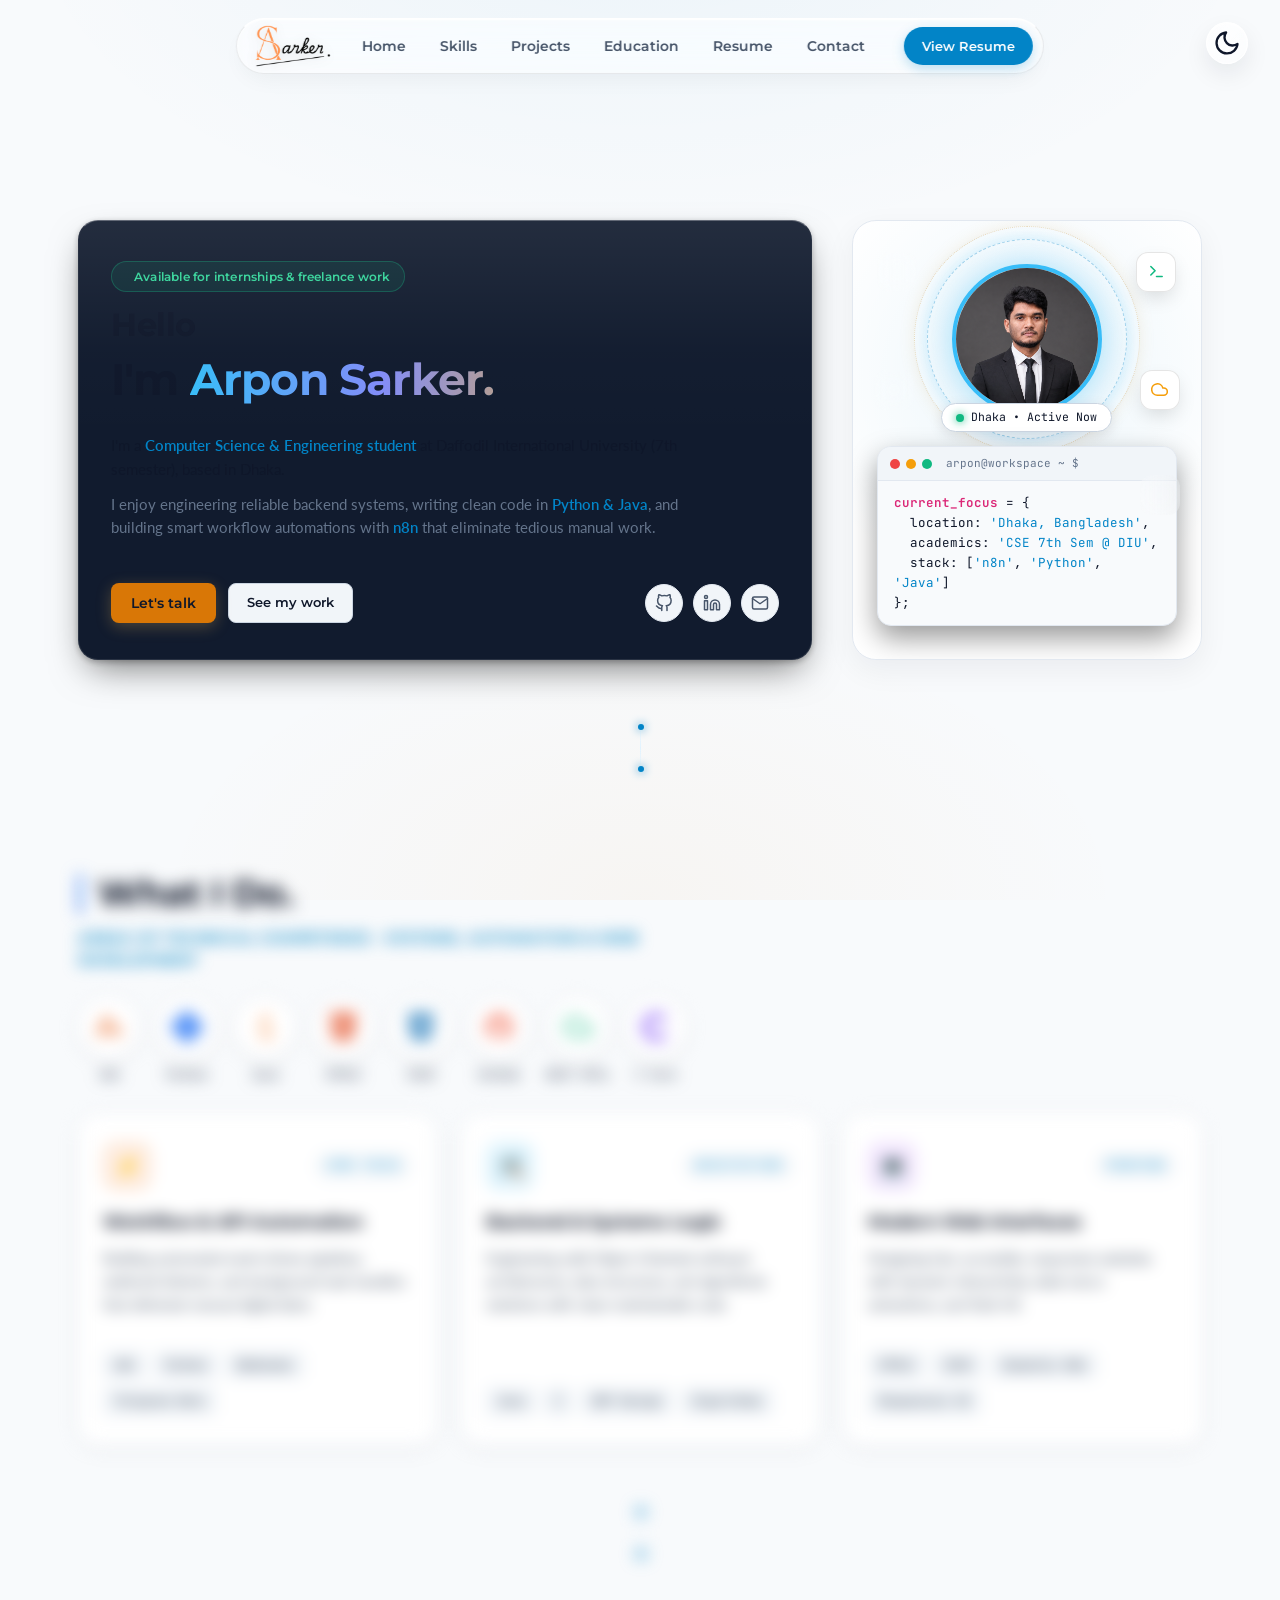
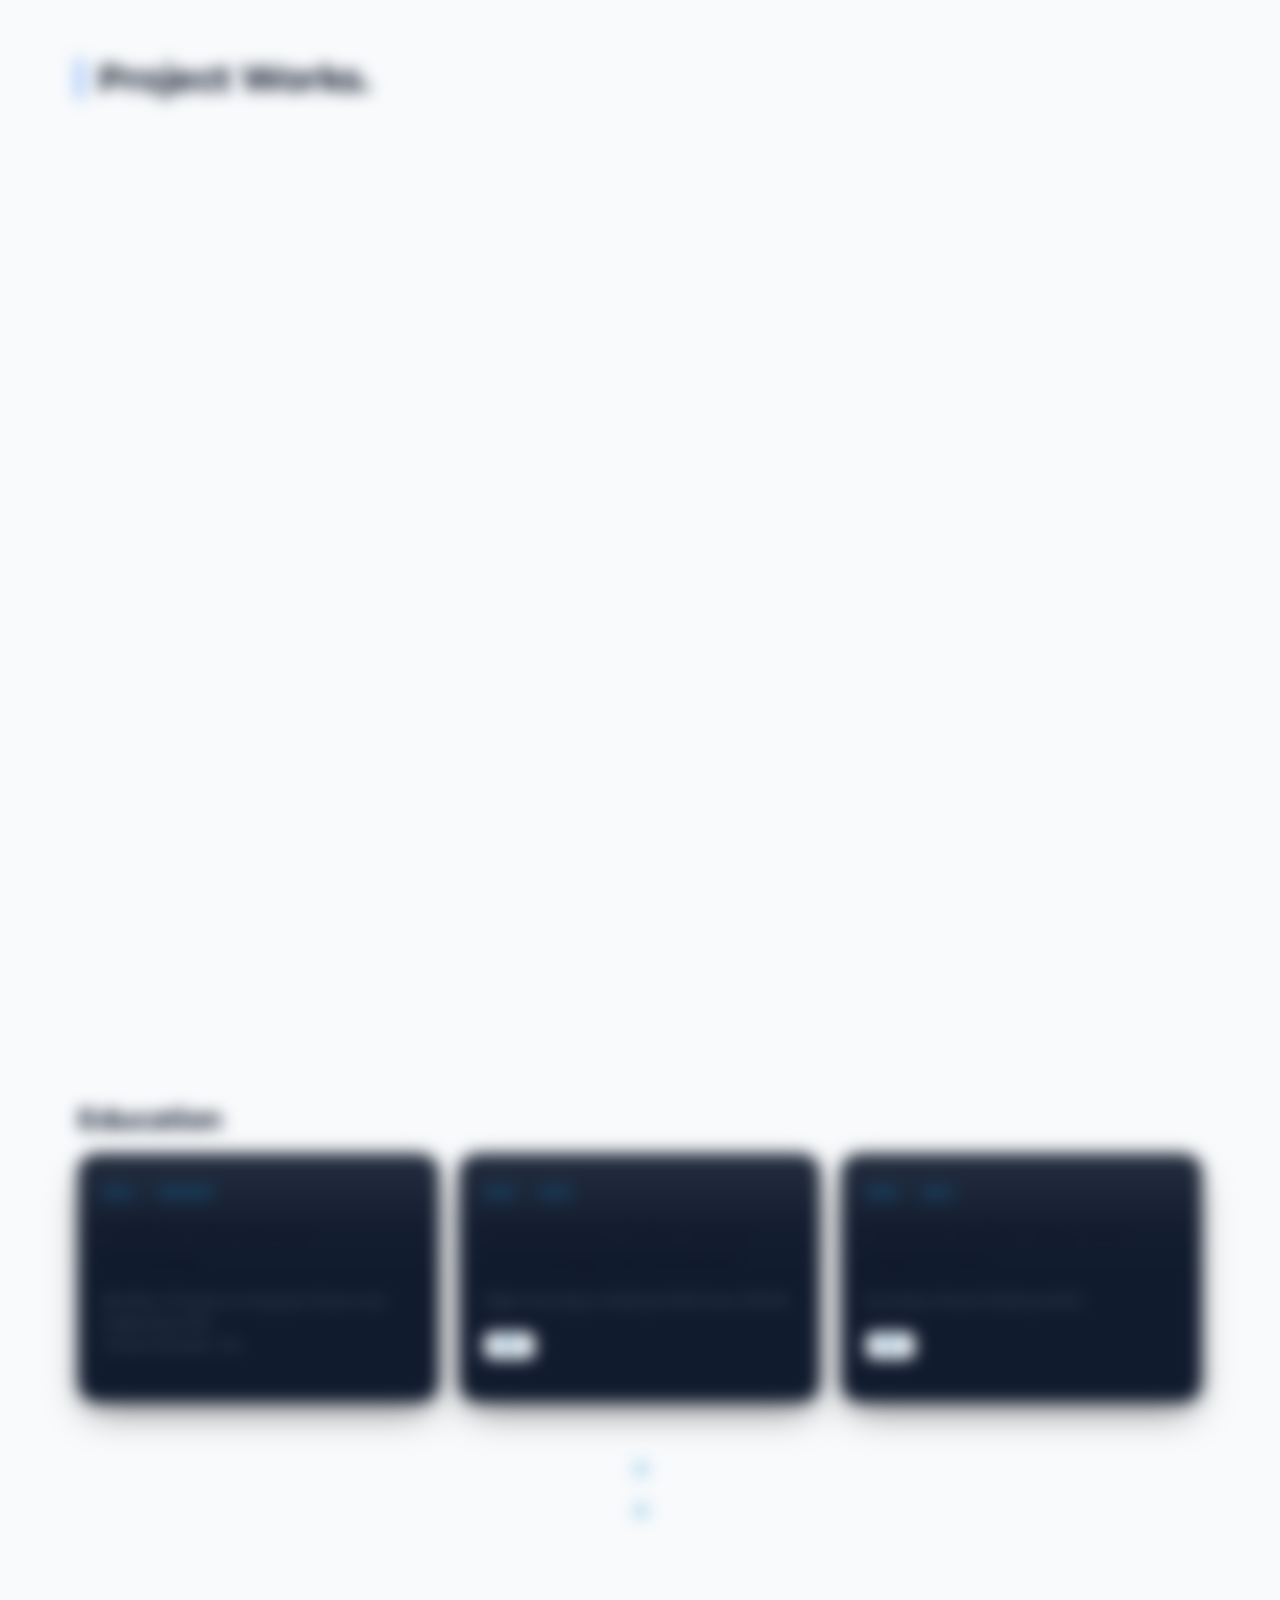
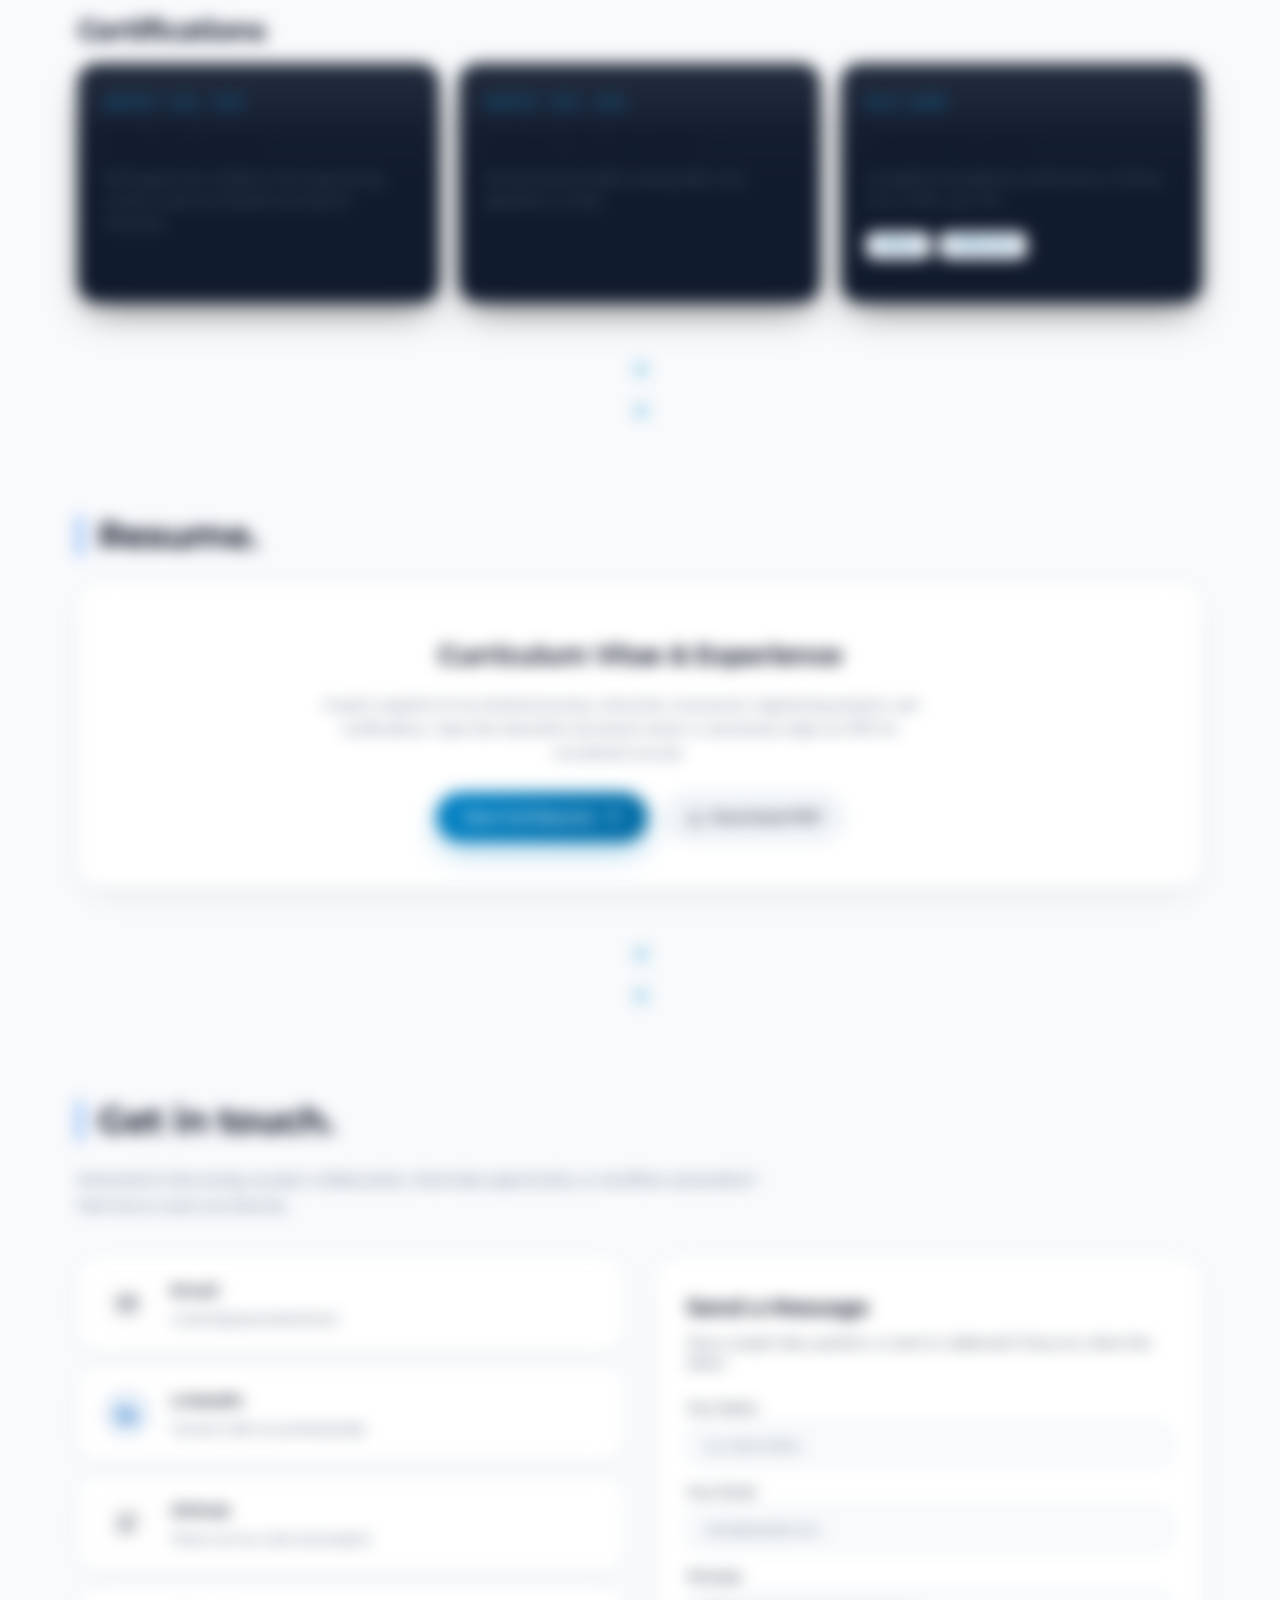
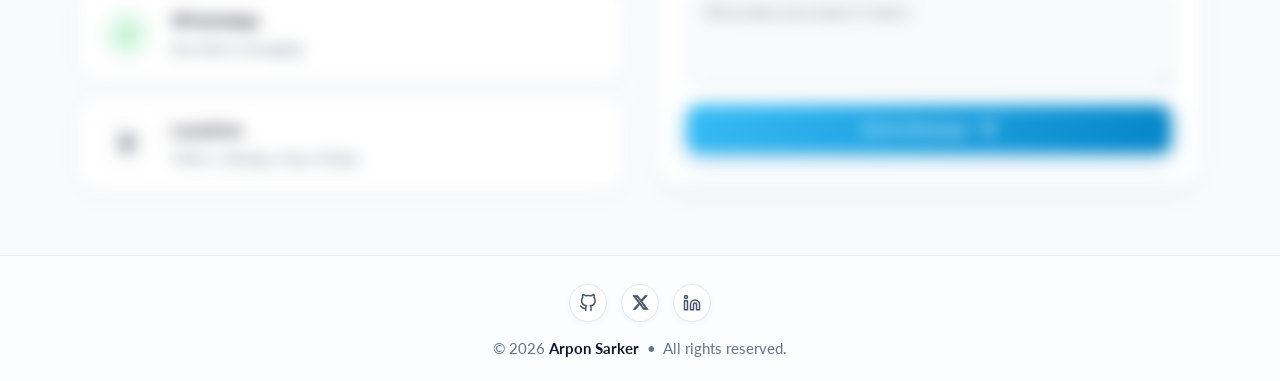
==== index.html @ 9f3c67ef "fix: restore original navbar design with underline hover animation and fix profile image path" ====
<!DOCTYPE html>
<html lang="en">
<head>
    <meta charset="UTF-8">
    <meta name="viewport" content="width=device-width, initial-scale=1.0">
    
    <!-- Primary SEO Meta Tags -->
    <title>Arpon Sarker | Software Developer & Automation Engineer</title>
    <meta name="title" content="Arpon Sarker | Software Developer & Automation Engineer">
    <meta name="description" content="Portfolio of Arpon Sarker, Computer Science & Engineering student at Daffodil International University. Specializing in workflow automation (n8n), Python, Java, Kotlin, and modern software development.">
    <meta name="keywords" content="Arpon Sarker, Software Developer, Automation Engineer, n8n Developer, CSE Daffodil International University, Bangladesh Developer, Arpon Portfolio">
    <meta name="author" content="Arpon Sarker">
    <meta name="robots" content="index, follow, max-snippet:-1, max-image-preview:large, max-video-preview:-1">
    <link rel="canonical" href="https://arponsarker.bond/">
    <meta name="theme-color" content="#0B1120">

    <!-- Open Graph / Facebook / LinkedIn / WhatsApp Preview -->
    <meta property="og:type" content="website">
    <meta property="og:url" content="https://arponsarker.bond/">
    <meta property="og:title" content="Arpon Sarker | Software Developer & Automation Engineer">
    <meta property="og:description" content="Portfolio of Arpon Sarker. Computer Science & Engineering student at Daffodil International University specializing in backend engineering and workflow automation.">
    <meta property="og:image" content="https://arponsarker.bond/assets/images/arpon-sarker-profile.jpg">
    <meta property="og:site_name" content="Arpon Sarker Portfolio">
    <meta property="og:locale" content="en_US">

    <!-- Twitter Card -->
    <meta name="twitter:card" content="summary_large_image">
    <meta name="twitter:url" content="https://arponsarker.bond/">
    <meta name="twitter:title" content="Arpon Sarker | Software Developer & Automation Engineer">
    <meta name="twitter:description" content="Portfolio of Arpon Sarker, Computer Science student at Daffodil International University. Experienced in n8n automation, Python, and Java.">
    <meta name="twitter:image" content="https://arponsarker.bond/assets/images/arpon-sarker-profile.jpg">

    <!-- Favicon & Touch Icons -->
    <link rel="icon" type="image/png" href="assets/images/arpon-logo-darkmode.png">
    <link rel="apple-touch-icon" href="assets/images/arpon-logo-darkmode.png">

    <!-- Google Structured Data (JSON-LD) for Search Engine Rich Snippets -->
    <script type="application/ld+json">
    {
      "@context": "https://schema.org",
      "@graph": [
        {
          "@type": "Person",
          "@id": "https://arponsarker.bond/#person",
          "name": "Arpon Sarker",
          "alternateName": ["Arpon", "8arpon", "ArponSarker"],
          "url": "https://arponsarker.bond/",
          "image": {
            "@type": "ImageObject",
            "url": "https://arponsarker.bond/assets/images/arpon-sarker-profile.jpg",
            "caption": "Arpon Sarker - Software Developer & Automation Engineer"
          },
          "jobTitle": "Software Developer & Automation Specialist",
          "worksFor": {
            "@type": "Organization",
            "name": "Freelance / Open Source"
          },
          "alumniOf": {
            "@type": "CollegeOrUniversity",
            "name": "Daffodil International University",
            "sameAs": "https://daffodilvarsity.edu.bd/"
          },
          "nationality": "Bangladeshi",
          "email": "mailto:contact@arponsarker.bond",
          "sameAs": [
            "https://github.com/8arpon",
            "https://www.linkedin.com/in/arpon-sarker",
            "https://x.com/8arpon"
          ],
          "knowsAbout": [
            "Computer Science",
            "n8n Workflow Automation",
            "Python",
            "Java",
            "Kotlin",
            "Web Development",
            "C Programming",
            "Software Engineering"
          ]
        },
        {
          "@type": "WebSite",
          "@id": "https://arponsarker.bond/#website",
          "url": "https://arponsarker.bond/",
          "name": "Arpon Sarker Portfolio",
          "description": "Official portfolio of Arpon Sarker, Computer Science & Engineering student at Daffodil International University.",
          "publisher": {
            "@id": "https://arponsarker.bond/#person"
          },
          "inLanguage": "en"
        },
        {
          "@type": "Organization",
          "@id": "https://arponsarker.bond/#organization",
          "name": "Arpon Sarker",
          "url": "https://arponsarker.bond/",
          "logo": {
            "@type": "ImageObject",
            "url": "https://arponsarker.bond/arpon-logo-darkmode.png",
            "width": "512",
            "height": "512",
            "caption": "Arpon Sarker Official Logo"
          }
        }
      ]
    }
    </script>

    <!-- Stylesheets & Fonts -->
    <link rel="stylesheet" href="assets/css/style.css?v=5.1">
    
    <!-- Streamlined High-Performance Google Fonts -->
    <link rel="preconnect" href="https://fonts.googleapis.com">
    <link rel="preconnect" href="https://fonts.gstatic.com" crossorigin>
    <link href="https://fonts.googleapis.com/css2?family=JetBrains+Mono:wght@400;500;600&family=Lato:ital,wght@0,400;0,700;1,400&family=Montserrat:wght@500;600;700;800&display=swap" rel="stylesheet">
</head>
<body>
    
<header class="navbar">
    <nav class="nav-container">
        <a href="#home" class="nav-brand">
            <img src="assets/images/arpon-logo-darkmode.png" alt="Arpon Sarker Logo" class="brand-logo-img brand-logo-dark">
            <img src="assets/images/arpon-logo-tight.png" alt="Arpon Sarker Logo" class="brand-logo-img brand-logo-light">
        </a>

        <div class="nav-links-wrapper">
            <ul class="nav-links">
                <li><a href="#home" class="nav-link active">Home<span class="nav-underline"></span></a></li>
                <li><a href="#skills" class="nav-link">Skills<span class="nav-underline"></span></a></li>
                <li><a href="#projects" class="nav-link">Projects<span class="nav-underline"></span></a></li>
                <li><a href="#education" class="nav-link">Education<span class="nav-underline"></span></a></li>
                <li><a href="#resume" class="nav-link">Resume<span class="nav-underline"></span></a></li>
                <li><a href="#contact" class="nav-link">Contact<span class="nav-underline"></span></a></li>
            </ul>
            <div class="mobile-nav-footer">
                <a href="resume.html" class="btn-cv-mobile">
                    <svg width="16" height="16" viewBox="0 0 24 24" fill="none" stroke="currentColor" stroke-width="2" stroke-linecap="round" stroke-linejoin="round"><path d="M14 2H6a2 2 0 0 0-2 2v16a2 2 0 0 0 2 2h12a2 2 0 0 0 2-2V8z"></path><polyline points="14 2 14 8 20 8"></polyline><line x1="16" y1="13" x2="8" y2="13"></line><line x1="16" y1="17" x2="8" y2="17"></line><polyline points="10 9 9 9 8 9"></polyline></svg>
                    View Resume
                </a>
            </div>
        </div>

        <div class="nav-actions">
            <a href="resume.html" class="btn-secondary nav-cv-desktop">View Resume</a>
            <button class="menu-toggle" aria-label="Toggle navigation menu">
                <span></span>
                <span></span>
                <span></span>
            </button>
        </div>
    </nav>
</header>

<!-- Top Floating Theme Toggle (Beside Navbar at Top Right) -->
<button class="theme-toggle" aria-label="Toggle Theme">
    <!-- Sun Icon (For Dark Mode) -->
    <svg class="sun-icon" viewBox="0 0 24 24" fill="none" stroke="currentColor" stroke-width="2" stroke-linecap="round" stroke-linejoin="round"><circle cx="12" cy="12" r="5"></circle><line x1="12" y1="1" x2="12" y2="3"></line><line x1="12" y1="21" x2="12" y2="23"></line><line x1="4.22" y1="4.22" x2="5.64" y2="5.64"></line><line x1="18.36" y1="18.36" x2="19.78" y2="19.78"></line><line x1="1" y1="12" x2="3" y2="12"></line><line x1="21" y1="12" x2="23" y2="12"></line><line x1="4.22" y1="19.78" x2="5.64" y2="18.36"></line><line x1="18.36" y1="5.64" x2="19.78" y2="4.22"></line></svg>
    <!-- Moon Icon (For Light Mode) -->
    <svg class="moon-icon" viewBox="0 0 24 24" fill="none" stroke="currentColor" stroke-width="2" stroke-linecap="round" stroke-linejoin="round" style="display: none;"><path d="M21 12.79A9 9 0 1 1 11.21 3 7 7 0 0 0 21 12.79z"></path></svg>
</button>

    <div class="container">
        
        <!-- Home Section -->
        <!-- Home Section: Interactive Developer Showcase -->
        <section id="home" class="page-section bento-grid">
            
            <div class="card intro-card physics-card scroll-reveal">
                <div class="human-avail-pill">
                    <span class="status-ping-dot"></span>
                    <span>Available for internships & freelance work</span>
                </div>
                
                <h2 id="hello-greet" class="changing-greet">Hello</h2>
                <h1>I'm <span class="typing-text grad-shimmer-text"></span></h1>
                
                <p>I'm a <strong>Computer Science &amp; Engineering student</strong> at Daffodil International University (7th semester), based in Dhaka.</p>

                <p class="hero-subtext">I enjoy engineering reliable backend systems, writing clean code in <strong>Python &amp; Java</strong>, and building smart workflow automations with <strong>n8n</strong> that eliminate tedious manual work.</p>
                
                <div class="hero-actions">
                    <div class="button-group">
                        <a href="#contact" class="btn-primary">Let's talk</a>
                        <a href="#projects" class="btn-secondary-hero">See my work</a>
                    </div>
                    <div class="hero-socials">
                        <a href="https://github.com/8arpon" target="_blank" rel="noopener noreferrer" aria-label="GitHub Profile" class="hero-social-btn" title="GitHub">
                            <svg width="18" height="18" viewBox="0 0 24 24" fill="none" stroke="currentColor" stroke-width="2" stroke-linecap="round" stroke-linejoin="round"><path d="M9 19c-5 1.5-5-2.5-7-3m14 6v-3.87a3.37 3.37 0 0 0-.94-2.61c3.14-.35 6.44-1.54 6.44-7A5.44 5.44 0 0 0 20 4.77 5.07 5.07 0 0 0 19.91 1S18.73.65 16 2.48a13.38 13.38 0 0 0-7 0C6.27.65 5.09 1 5.09 1A5.07 5.07 0 0 0 5 4.77a5.44 5.44 0 0 0-1.5 3.78c0 5.42 3.3 6.61 6.44 7A3.37 3.37 0 0 0 9 18.13V22"></path></svg>
                        </a>
                        <a href="https://www.linkedin.com/in/arpon-sarker" target="_blank" rel="noopener noreferrer" aria-label="LinkedIn Profile" class="hero-social-btn" title="LinkedIn">
                            <svg width="18" height="18" viewBox="0 0 24 24" fill="none" stroke="currentColor" stroke-width="2" stroke-linecap="round" stroke-linejoin="round"><path d="M16 8a6 6 0 0 1 6 6v7h-4v-7a2 2 0 0 0-2-2 2 2 0 0 0-2 2v7h-4v-7a6 6 0 0 1 6-6z"></path><rect x="2" y="9" width="4" height="12"></rect><circle cx="4" cy="4" r="2"></circle></svg>
                        </a>
                        <a href="mailto:contact@arponsarker.bond" aria-label="Send Email" class="hero-social-btn" title="Email">
                            <svg width="18" height="18" viewBox="0 0 24 24" fill="none" stroke="currentColor" stroke-width="2" stroke-linecap="round" stroke-linejoin="round"><path d="M4 4h16c1.1 0 2 .9 2 2v12c0 1.1-.9 2-2 2H4c-1.1 0-2-.9-2-2V6c0-1.1.9-2 2-2z"></path><polyline points="22,6 12,13 2,6"></polyline></svg>
                        </a>
                    </div>
                </div>
                <div class="glow-effect"></div>
            </div>

            <!-- Animated Illustration Card with Avatar, Orbit Rings & Floating Tech Badges -->
            <div class="card df-illustration-card scroll-reveal">
                <div class="df-floating-emojis">
                    <!-- Tech Badge 1: Python -->
                    <div class="float-tech-badge e1" title="Python">
                        <svg width="18" height="18" viewBox="0 0 24 24" fill="currentColor">
                            <path d="M11.914 0C5.82 0 6.2 2.656 6.2 2.656l.006 2.75h5.813v.825H3.85S0 5.766 0 11.906c0 6.14 3.375 5.922 3.375 5.922h2.016v-2.828s-.11-3.375 3.32-3.375h5.703s3.21.055 3.21-3.11V3.11S18.062 0 11.914 0zM8.72 1.816a1.07 1.07 0 1 1 0 2.14 1.07 1.07 0 0 1 0-2.14zm3.366 22.184c6.094 0 5.714-2.656 5.714-2.656l-.006-2.75H11.98v-.825h8.172s3.85.465 3.85-5.675c0-6.14-3.375-5.922-3.375-5.922h-2.016v2.828s.11 3.375-3.32 3.375H9.638s-3.21-.055-3.21 3.11v5.336s-.442 3.11 5.708 3.11zm3.194-1.816a1.07 1.07 0 1 1 0-2.14 1.07 1.07 0 0 1 0-2.14z"/>
                        </svg>
                    </div>
                    <!-- Tech Badge 2: Terminal / Code -->
                    <div class="float-tech-badge e2" title="Terminal & CLI">
                        <svg width="17" height="17" viewBox="0 0 24 24" fill="none" stroke="currentColor" stroke-width="2.2" stroke-linecap="round" stroke-linejoin="round">
                            <polyline points="4 17 10 11 4 5"></polyline>
                            <line x1="12" y1="19" x2="20" y2="19"></line>
                        </svg>
                    </div>
                    <!-- Tech Badge 3: n8n / Workflows -->
                    <div class="float-tech-badge e3" title="n8n Automation">
                        <svg width="18" height="18" viewBox="0 0 24 24" fill="currentColor">
                            <path d="M13.568 7.375a3.468 3.468 0 1 0-3.468 3.468 3.468 3.468 0 0 0 3.468-3.468zm-5.074 0a1.606 1.606 0 1 1 1.606 1.606 1.606 1.606 0 0 1-1.606-1.606zm9.355 4.673a3.468 3.468 0 1 0 3.468 3.468 3.468 3.468 0 0 0-3.468-3.468zm0 5.074a1.606 1.606 0 1 1 1.606-1.606 1.606 1.606 0 0 1-1.606 1.606zM6.15 12.048a3.468 3.468 0 1 0 3.468 3.468 3.468 3.468 0 0 0-3.468-3.468zm0 5.074a1.606 1.606 0 1 1 1.606-1.606 1.606 1.606 0 0 1-1.606 1.606zM12.9 14.584l-1.99-1.99a5.32 5.32 0 0 0-1.29.626l1.99 1.99a5.32 5.32 0 0 0 1.29-.626zm1.758-3.748l1.99 1.99a5.32 5.32 0 0 0 1.29-.626l-1.99-1.99a5.32 5.32 0 0 0-1.29.626z"/>
                        </svg>
                    </div>
                    <!-- Tech Badge 4: Database / Cloud -->
                    <div class="float-tech-badge e4" title="Cloud & APIs">
                        <svg width="17" height="17" viewBox="0 0 24 24" fill="none" stroke="currentColor" stroke-width="2.2" stroke-linecap="round" stroke-linejoin="round">
                            <path d="M18 10h-1.26A8 8 0 1 0 9 20h9a5 5 0 0 0 0-10z"></path>
                        </svg>
                    </div>
                    <!-- Tech Badge 5: </> Code & Engineering -->
                    <div class="float-tech-badge e5" title="Code & Engineering">
                        <svg width="20" height="20" viewBox="0 0 24 24" fill="none" stroke="currentColor" stroke-width="2.2" stroke-linecap="round" stroke-linejoin="round">
                            <polyline points="7 8 3 12 7 16"></polyline>
                            <polyline points="17 8 21 12 17 16"></polyline>
                            <line x1="14" y1="4" x2="10" y2="20"></line>
                        </svg>
                    </div>
                </div>
                
                <div class="df-avatar-wrapper">
                    <div class="df-orbit-ring ring-1"></div>
                    <div class="df-orbit-ring ring-2"></div>
                    <img src="assets/images/arpon-sarker-profile.jpg" alt="Arpon Sarker" class="df-avatar-img" loading="eager">
                    <div class="df-status-pill">
                        <span class="df-status-dot"></span>
                        <span>Dhaka &bull; Active Now</span>
                    </div>
                </div>

                <div class="df-screen-card">
                    <div class="df-screen-header">
                        <span class="dot red"></span>
                        <span class="dot yellow"></span>
                        <span class="dot green"></span>
                        <span class="df-screen-title">arpon@workspace ~ $</span>
                    </div>
                    <div class="df-screen-code">
                        <span class="code-kw">current_focus</span> = { <br>
                        &nbsp;&nbsp;location: <span class="code-str">'Dhaka, Bangladesh'</span>,<br>
                        &nbsp;&nbsp;academics: <span class="code-str">'CSE 7th Sem @ DIU'</span>,<br>
                        &nbsp;&nbsp;stack: [<span class="code-str">'n8n'</span>, <span class="code-str">'Python'</span>, <span class="code-str">'Java'</span>]<br>
                        };
                    </div>
                </div>
            </div>

        </section>

        <div class="connector scroll-reveal"></div>

        <!-- Skills Section: "What I Do" Streamlined & Modern -->
        <section id="skills" class="page-section">
            <div class="section-header scroll-reveal">
                <div class="blue-line"></div>
                <h2>What I Do.</h2>
            </div>

            <p class="section-lead-text scroll-reveal">
                Areas of Technical Competence &bull; Systems, Automation &amp; Web Development
            </p>
            
            <!-- Big Interactive Software Skills Bar with Authentic Brand SVGs -->
            <div class="df-tech-icons-wrap scroll-reveal">
                <!-- n8n -->
                <div class="df-tech-badge" title="n8n Workflow Automation">
                    <div class="df-tech-icon-circle n8n-bg">
                        <svg width="30" height="30" viewBox="0 0 24 24" fill="currentColor">
                            <path d="M13.568 7.375a3.468 3.468 0 1 0-3.468 3.468 3.468 3.468 0 0 0 3.468-3.468zm-5.074 0a1.606 1.606 0 1 1 1.606 1.606 1.606 1.606 0 0 1-1.606-1.606zm9.355 4.673a3.468 3.468 0 1 0 3.468 3.468 3.468 3.468 0 0 0-3.468-3.468zm0 5.074a1.606 1.606 0 1 1 1.606-1.606 1.606 1.606 0 0 1-1.606 1.606zM6.15 12.048a3.468 3.468 0 1 0 3.468 3.468 3.468 3.468 0 0 0-3.468-3.468zm0 5.074a1.606 1.606 0 1 1 1.606-1.606 1.606 1.606 0 0 1-1.606 1.606zM12.9 14.584l-1.99-1.99a5.32 5.32 0 0 0-1.29.626l1.99 1.99a5.32 5.32 0 0 0 1.29-.626zm1.758-3.748l1.99 1.99a5.32 5.32 0 0 0 1.29-.626l-1.99-1.99a5.32 5.32 0 0 0-1.29.626z"/>
                        </svg>
                    </div>
                    <span>n8n</span>
                </div>

                <!-- Python Official Logo -->
                <div class="df-tech-badge" title="Python">
                    <div class="df-tech-icon-circle python-bg">
                        <svg width="30" height="30" viewBox="0 0 24 24" fill="currentColor">
                            <path d="M11.914 0C5.82 0 6.2 2.656 6.2 2.656l.006 2.75h5.813v.825H3.85S0 5.766 0 11.906c0 6.14 3.375 5.922 3.375 5.922h2.016v-2.828s-.11-3.375 3.32-3.375h5.703s3.21.055 3.21-3.11V3.11S18.062 0 11.914 0zM8.72 1.816a1.07 1.07 0 1 1 0 2.14 1.07 1.07 0 0 1 0-2.14zm3.366 22.184c6.094 0 5.714-2.656 5.714-2.656l-.006-2.75H11.98v-.825h8.172s3.85.465 3.85-5.675c0-6.14-3.375-5.922-3.375-5.922h-2.016v2.828s.11 3.375-3.32 3.375H9.638s-3.21-.055-3.21 3.11v5.336s-.442 3.11 5.708 3.11zm3.194-1.816a1.07 1.07 0 1 1 0-2.14 1.07 1.07 0 0 1 0-2.14z"/>
                        </svg>
                    </div>
                    <span>Python</span>
                </div>

                <!-- Java Official Logo -->
                <div class="df-tech-badge" title="Java">
                    <div class="df-tech-icon-circle java-bg">
                        <svg width="30" height="30" viewBox="0 0 24 24" fill="currentColor">
                            <path d="M8.851 18.56s-.917.534.667.72c2.209.26 3.473.235 5.99-.214 0 0 .973.633 2.107.412-4.148 1.944-11.83.673-8.764-.918zm-1.12-2.923s-1.049.75.474.96c2.575.355 4.962.37 8.718-.328 0 0 .641.41 1.439.438-5.32 1.674-14.28 1.085-10.631-1.07zm11.025 5.215s1.284-.805-.333-1.096c-3.15-.568-7.398-.475-10.744.15 0 0-.616.48-.067.669 4.312.983 9.426.697 11.144.277zM9.467 12.392c0 0-3.334.809-.597 1.157 2.457.311 5.48.274 9.076-.237 0 0 .809.52 1.344.414-4.887 1.62-13.627 1.02-9.823-1.334zm3.896-12.392s3.654 3.654-2.824 7.37c-5.219 2.993-1.464 4.707-.025 6.78-2.614-2.42-3.766-4.52-2.316-6.49 1.83-2.484 6.765-4.498 5.165-7.66zm.804 3.968s2.83 2.83-2.189 5.713c-4.043 2.321-1.135 3.649-.019 5.257-2.026-1.876-2.92-3.504-1.796-5.032 1.419-1.926 5.244-3.487 4.004-5.938z"/>
                        </svg>
                    </div>
                    <span>Java</span>
                </div>

                <!-- HTML5 Official Logo -->
                <div class="df-tech-badge" title="HTML5">
                    <div class="df-tech-icon-circle html-bg">
                        <svg width="28" height="28" viewBox="0 0 24 24" fill="currentColor">
                            <path d="M1.5 0h21l-1.91 21.563L11.977 24l-8.564-2.438L1.5 0zm7.031 9.75l-.232-2.718 10.059.003.24-2.722H5.405l.682 8.156h8.809l-.307 3.426-2.612.703-2.618-.703-.172-1.922H6.969l.342 4.141 4.666 1.295 4.672-1.295.635-7.069H8.531z"/>
                        </svg>
                    </div>
                    <span>HTML5</span>
                </div>

                <!-- CSS3 Official Logo -->
                <div class="df-tech-badge" title="CSS3">
                    <div class="df-tech-icon-circle css-bg">
                        <svg width="28" height="28" viewBox="0 0 24 24" fill="currentColor">
                            <path d="M1.5 0h21l-1.91 21.563L11.977 24l-8.565-2.438L1.5 0zm17.09 4.313H5.406l.24 2.719h10.372l-.24 2.718H6.125l.24 2.719h8.809l-.307 3.426-2.89.781-2.89-.781-.173-1.922H6.69l.342 4.141 4.945 1.373 4.947-1.373.635-7.069.002-.023.63-7.69z"/>
                        </svg>
                    </div>
                    <span>CSS3</span>
                </div>

                <!-- GitHub Official Octocat Logo -->
                <div class="df-tech-badge" title="GitHub">
                    <div class="df-tech-icon-circle git-bg">
                        <svg width="30" height="30" viewBox="0 0 24 24" fill="currentColor">
                            <path fill-rule="evenodd" clip-rule="evenodd" d="M12 2C6.477 2 2 6.484 2 12.017c0 4.425 2.865 8.18 6.839 9.504.5.092.682-.217.682-.483 0-.237-.008-.868-.013-1.703-2.782.605-3.369-1.343-3.369-1.343-.454-1.158-1.11-1.466-1.11-1.466-.908-.62.069-.608.069-.608 1.003.07 1.53 1.032 1.53 1.032.892 1.53 2.341 1.088 2.91.832.092-.647.35-1.088.636-1.338-2.22-.253-4.555-1.113-4.555-4.951 0-1.093.39-1.988 1.029-2.688-.103-.253-.446-1.272.098-2.65 0 0 .84-.27 2.75 1.026A9.564 9.564 0 0112 6.844c.85.004 1.705.115 2.504.337 1.909-1.296 2.747-1.027 2.747-1.027.546 1.379.202 2.398.1 2.651.64.7 1.028 1.595 1.028 2.688 0 3.848-2.339 4.695-4.566 4.943.359.309.678.92.678 1.855 0 1.338-.012 2.419-.012 2.747 0 .268.18.58.688.482A10.019 10.019 0 0022 12.017C22 6.484 17.522 2 12 2z"/>
                        </svg>
                    </div>
                    <span>GitHub</span>
                </div>

                <!-- REST APIs Official Cloud/Webhook Logo -->
                <div class="df-tech-badge" title="REST APIs & Webhooks">
                    <div class="df-tech-icon-circle api-bg">
                        <svg width="28" height="28" viewBox="0 0 24 24" fill="none" stroke="currentColor" stroke-width="2" stroke-linecap="round" stroke-linejoin="round">
                            <path d="M18 10h-1.26A8 8 0 1 0 9 20h9a5 5 0 0 0 0-10z"></path>
                        </svg>
                    </div>
                    <span>REST APIs</span>
                </div>

                <!-- C Programming Logo -->
                <div class="df-tech-badge" title="C Language">
                    <div class="df-tech-icon-circle c-bg">
                        <svg width="28" height="28" viewBox="0 0 24 24" fill="currentColor">
                            <path d="M12.002 0C5.373 0 0 5.373 0 12s5.373 12 12.002 12c4.004 0 7.556-1.956 9.756-4.975l-4.148-2.395c-1.328 1.696-3.354 2.784-5.608 2.784-3.993 0-7.23-3.237-7.23-7.414 0-4.177 3.237-7.414 7.23-7.414 2.254 0 4.28 1.088 5.608 2.784l4.148-2.395C19.558 1.956 16.006 0 12.002 0z"/>
                        </svg>
                    </div>
                    <span>C Core</span>
                </div>
            </div>

            <!-- 3 Core Engineering Pillars (Clean & Focused) -->
            <div class="what-i-do-pillars">
                
                <!-- Pillar 1: Workflow Automation & APIs -->
                <div class="card pillar-card scroll-reveal">
                    <div class="pillar-top">
                        <div class="pillar-icon-box auto-pill-bg">
                            <span class="pillar-emoji">⚡</span>
                        </div>
                        <span class="pillar-tag">Core Focus</span>
                    </div>
                    <h3>Workflow &amp; API Automation</h3>
                    <p>Building automated event-driven pipelines, webhook listeners, and background task handlers that eliminate manual digital labor.</p>
                    <div class="pillar-skills">
                        <span class="pill-chip">n8n</span>
                        <span class="pill-chip">Python</span>
                        <span class="pill-chip">Webhooks</span>
                        <span class="pill-chip">Telegram Bots</span>
                    </div>
                </div>

                <!-- Pillar 2: Software Engineering & Logic -->
                <div class="card pillar-card scroll-reveal">
                    <div class="pillar-top">
                        <div class="pillar-icon-box se-pill-bg">
                            <span class="pillar-emoji">🛠️</span>
                        </div>
                        <span class="pillar-tag">Architecture</span>
                    </div>
                    <h3>Backend &amp; Systems Logic</h3>
                    <p>Engineering solid Object-Oriented software architectures, data structures, and algorithmic solutions with clean maintainable code.</p>
                    <div class="pillar-skills">
                        <span class="pill-chip">Java</span>
                        <span class="pill-chip">C</span>
                        <span class="pill-chip">OOP Design</span>
                        <span class="pill-chip">Algorithms</span>
                    </div>
                </div>

                <!-- Pillar 3: Web & Interface Development -->
                <div class="card pillar-card scroll-reveal">
                    <div class="pillar-top">
                        <div class="pillar-icon-box web-pill-bg">
                            <span class="pillar-emoji">💻</span>
                        </div>
                        <span class="pillar-tag">Frontend</span>
                    </div>
                    <h3>Modern Web Interfaces</h3>
                    <p>Designing fast, accessible, responsive websites with dynamic interactivity, sleek micro-animations, and fluid UX.</p>
                    <div class="pillar-skills">
                        <span class="pill-chip">HTML5</span>
                        <span class="pill-chip">CSS3</span>
                        <span class="pill-chip">Semantic Web</span>
                        <span class="pill-chip">Responsive UX</span>
                    </div>
                </div>

            </div>
        </section>

        <div class="connector scroll-reveal"></div>

        <!-- Projects Section -->
        <section id="projects" class="page-section">
            <div class="section-header scroll-reveal">
                <div class="blue-line"></div>
                <h2>Project Works.</h2>
            </div>
            
            <div class="grid projects-grid">
                
                <!-- ========================================================
                     N8N AUTOMATIONS & BOT PROJECTS (CURRENTLY HIDDEN)
                     Uncomment any card below whenever you want to display it!
                     ======================================================== -->
                <!--
                <div class="project-card scroll-reveal">
                    <div class="project-img-wrapper">
                        <span class="project-badge n8n-badge">n8n Workflow</span>
                        <div class="project-card-visual">
                            <svg width="48" height="48" viewBox="0 0 24 24" fill="none" stroke="#38BDF8" stroke-width="1.8" stroke-linecap="round" stroke-linejoin="round"><path d="M4 4h16c1.1 0 2 .9 2 2v12c0 1.1-.9 2-2 2H4c-1.1 0-2-.9-2-2V6c0-1.1.9-2 2-2z"></path><polyline points="22,6 12,13 2,6"></polyline></svg>
                            <span class="project-visual-tag">Gmail ➔ AI ➔ Telegram</span>
                        </div>
                    </div>
                    <div class="project-content">
                        <h3>Agentic Email Assistant</h3>
                        <p class="text-muted">An intelligent agent that monitors inbox, analyzes email intent with LLMs, and sends real-time contextual summaries to Telegram.</p>
                        <div class="tags">
                            <span class="tag">n8n Automation</span>
                            <span class="tag">AI Agent</span>
                            <span class="tag">Telegram Bot</span>
                        </div>
                    </div>
                </div>

                <div class="project-card scroll-reveal">
                    <div class="project-img-wrapper">
                        <span class="project-badge n8n-badge">n8n Workflow</span>
                        <div class="project-card-visual">
                            <svg width="48" height="48" viewBox="0 0 24 24" fill="none" stroke="#38BDF8" stroke-width="1.8" stroke-linecap="round" stroke-linejoin="round"><path d="M14 2H6a2 2 0 0 0-2 2v16a2 2 0 0 0 2 2h12a2 2 0 0 0 2-2V8z"></path><polyline points="14 2 14 8 20 8"></polyline><line x1="16" y1="13" x2="8" y2="13"></line><line x1="16" y1="17" x2="8" y2="17"></line><polyline points="10 9 9 9 8 9"></polyline></svg>
                            <span class="project-visual-tag">Telegram Bot ➔ PDF Generator</span>
                        </div>
                    </div>
                    <div class="project-content">
                        <h3>DIU Cover Page Bot</h3>
                        <p class="text-muted">Automated Telegram bot that instantly collects assignment and lab report info from students, then auto-compiles standard formatted DIU cover page PDFs.</p>
                        <div class="tags">
                            <span class="tag">n8n</span>
                            <span class="tag">Document Automation</span>
                            <span class="tag">Telegram API</span>
                        </div>
                    </div>
                </div>

                <div class="project-card scroll-reveal">
                    <div class="project-img-wrapper">
                        <span class="project-badge n8n-badge">n8n Workflow</span>
                        <div class="project-card-visual">
                            <svg width="48" height="48" viewBox="0 0 24 24" fill="none" stroke="#38BDF8" stroke-width="1.8" stroke-linecap="round" stroke-linejoin="round"><rect x="3" y="4" width="18" height="18" rx="2" ry="2"></rect><line x1="16" y1="2" x2="16" y2="6"></line><line x1="8" y1="2" x2="8" y2="6"></line><line x1="3" y1="10" x2="21" y2="10"></line></svg>
                            <span class="project-visual-tag">Sports API ➔ Google Calendar</span>
                        </div>
                    </div>
                    <div class="project-content">
                        <h3>Football Calendar Sync</h3>
                        <p class="text-muted">Pulls upcoming fixtures for favorite clubs from football APIs and automatically syncs match kick-off times directly into Google Calendar with reminder alerts.</p>
                        <div class="tags">
                            <span class="tag">n8n</span>
                            <span class="tag">Google Calendar API</span>
                            <span class="tag">Sports API</span>
                        </div>
                    </div>
                </div>

                <div class="project-card scroll-reveal">
                    <div class="project-img-wrapper">
                        <span class="project-badge n8n-badge">n8n Workflow</span>
                        <div class="project-card-visual">
                            <svg width="48" height="48" viewBox="0 0 24 24" fill="none" stroke="#38BDF8" stroke-width="1.8" stroke-linecap="round" stroke-linejoin="round"><circle cx="12" cy="12" r="10"></circle><polyline points="12 6 12 12 16 14"></polyline></svg>
                            <span class="project-visual-tag">Scheduled Webhook ➔ Daily Brief</span>
                        </div>
                    </div>
                    <div class="project-content">
                        <h3>Football Schedule Bot</h3>
                        <p class="text-muted">A scheduled automation bot that sends daily football match schedules, lineup updates, and kick-off countdowns directly to users on Telegram.</p>
                        <div class="tags">
                            <span class="tag">n8n Automation</span>
                            <span class="tag">Cron Trigger</span>
                            <span class="tag">Telegram Bot</span>
                        </div>
                    </div>
                </div>

                <div class="project-card scroll-reveal">
                    <div class="project-img-wrapper">
                        <span class="project-badge n8n-badge">n8n Workflow</span>
                        <div class="project-card-visual">
                            <svg width="48" height="48" viewBox="0 0 24 24" fill="none" stroke="#38BDF8" stroke-width="1.8" stroke-linecap="round" stroke-linejoin="round"><polygon points="23 7 16 12 23 17 23 7"></polygon><rect x="1" y="5" width="15" height="14" rx="2" ry="2"></rect></svg>
                            <span class="project-visual-tag">Transcript ➔ AI Summary ➔ Notes</span>
                        </div>
                    </div>
                    <div class="project-content">
                        <h3>YouTube Video Summarizer</h3>
                        <p class="text-muted">Extracts transcripts from YouTube links via n8n, leverages AI to create chapter-wise key takeaways and bullet points, and delivers them instantly.</p>
                        <div class="tags">
                            <span class="tag">n8n</span>
                            <span class="tag">LLM / OpenAI</span>
                            <span class="tag">AI Summarization</span>
                        </div>
                    </div>
                </div>
                -->

                <!-- 1. Student Course Registration Portal (August 2026) -->
                <div class="project-card scroll-reveal">
                    <div class="project-header-bar">
                        <div class="project-type-badge">
                            <span class="project-dot"></span>
                            Web Application
                        </div>
                        <span class="project-date">Aug 2026</span>
                    </div>
                    <div class="project-content">
                        <h3><a href="https://github.com/8arpon/student-course-registration-portal" target="_blank" rel="noopener noreferrer" class="project-title-link">Student Portal System</a></h3>
                        <p class="text-muted">A full-stack university course registration portal with database management, secure authentication, student course enrollment, and grade tracking.</p>
                        <div class="tags">
                            <span class="tag">Java</span>
                            <span class="tag">Database</span>
                            <span class="tag">Web Portal</span>
                        </div>
                        <div class="project-footer-actions">
                            <a href="https://github.com/8arpon/student-course-registration-portal" target="_blank" rel="noopener noreferrer" class="project-action-btn">
                                <svg width="15" height="15" viewBox="0 0 24 24" fill="none" stroke="currentColor" stroke-width="2" stroke-linecap="round" stroke-linejoin="round"><path d="M9 19c-5 1.5-5-2.5-7-3m14 6v-3.87a3.37 3.37 0 0 0-.94-2.61c3.14-.35 6.44-1.54 6.44-7A5.44 5.44 0 0 0 20 4.77 5.07 5.07 0 0 0 19.91 1S18.73.65 16 2.48a13.38 13.38 0 0 0-7 0C6.27.65 5.09 1 5.09 1A5.07 5.07 0 0 0 5 4.77a5.44 5.44 0 0 0-1.5 3.78c0 5.42 3.3 6.61 6.44 7A3.37 3.37 0 0 0 9 18.13V22"></path></svg>
                                <span>Source Code</span>
                                <svg class="arrow-icon" width="14" height="14" viewBox="0 0 24 24" fill="none" stroke="currentColor" stroke-width="2" stroke-linecap="round" stroke-linejoin="round"><line x1="7" y1="17" x2="17" y2="7"></line><polyline points="7 7 17 7 17 17"></polyline></svg>
                            </a>
                        </div>
                    </div>
                </div>

                <!-- 2. Budget Management App (March 2026) -->
                <div class="project-card scroll-reveal">
                    <div class="project-header-bar">
                        <div class="project-type-badge">
                            <span class="project-dot" style="background: #10B981; box-shadow: 0 0 8px #10B981;"></span>
                            Android App
                        </div>
                        <span class="project-date">Mar 2026</span>
                    </div>
                    <div class="project-content">
                        <h3><a href="https://github.com/8arpon/Bachelors-Wallet" target="_blank" rel="noopener noreferrer" class="project-title-link">Budget Management App</a></h3>
                        <p class="text-muted">A personal finance Android app built with Kotlin implementing the 80/20 budgeting methodology, expense categorization, and debt tracking for students.</p>
                        <div class="tags">
                            <span class="tag">Kotlin</span>
                            <span class="tag">Android SDK</span>
                            <span class="tag">Mobile UI</span>
                        </div>
                        <div class="project-footer-actions">
                            <a href="https://github.com/8arpon/Bachelors-Wallet" target="_blank" rel="noopener noreferrer" class="project-action-btn">
                                <svg width="15" height="15" viewBox="0 0 24 24" fill="none" stroke="currentColor" stroke-width="2" stroke-linecap="round" stroke-linejoin="round"><path d="M9 19c-5 1.5-5-2.5-7-3m14 6v-3.87a3.37 3.37 0 0 0-.94-2.61c3.14-.35 6.44-1.54 6.44-7A5.44 5.44 0 0 0 20 4.77 5.07 5.07 0 0 0 19.91 1S18.73.65 16 2.48a13.38 13.38 0 0 0-7 0C6.27.65 5.09 1 5.09 1A5.07 5.07 0 0 0 5 4.77a5.44 5.44 0 0 0-1.5 3.78c0 5.42 3.3 6.61 6.44 7A3.37 3.37 0 0 0 9 18.13V22"></path></svg>
                                <span>Source Code</span>
                                <svg class="arrow-icon" width="14" height="14" viewBox="0 0 24 24" fill="none" stroke="currentColor" stroke-width="2" stroke-linecap="round" stroke-linejoin="round"><line x1="7" y1="17" x2="17" y2="7"></line><polyline points="7 7 17 7 17 17"></polyline></svg>
                            </a>
                        </div>
                    </div>
                </div>

                <!-- 3. Hostel Management (January 2026) -->
                <div class="project-card scroll-reveal">
                    <div class="project-header-bar">
                        <div class="project-type-badge">
                            <span class="project-dot" style="background: #F59E0B; box-shadow: 0 0 8px #F59E0B;"></span>
                            Desktop Software
                        </div>
                        <span class="project-date">Jan 2026</span>
                    </div>
                    <div class="project-content">
                        <h3><a href="https://github.com/8arpon/Hostel-Management-Project_Java" target="_blank" rel="noopener noreferrer" class="project-title-link">Hostel Management</a></h3>
                        <p class="text-muted">A full-featured desktop management system developed in Java to automate hostel allocations, student records, fee collection, and administrative workflows.</p>
                        <div class="tags">
                            <span class="tag">Java</span>
                            <span class="tag">Desktop App</span>
                            <span class="tag">Management</span>
                        </div>
                        <div class="project-footer-actions">
                            <a href="https://github.com/8arpon/Hostel-Management-Project_Java" target="_blank" rel="noopener noreferrer" class="project-action-btn">
                                <svg width="15" height="15" viewBox="0 0 24 24" fill="none" stroke="currentColor" stroke-width="2" stroke-linecap="round" stroke-linejoin="round"><path d="M9 19c-5 1.5-5-2.5-7-3m14 6v-3.87a3.37 3.37 0 0 0-.94-2.61c3.14-.35 6.44-1.54 6.44-7A5.44 5.44 0 0 0 20 4.77 5.07 5.07 0 0 0 19.91 1S18.73.65 16 2.48a13.38 13.38 0 0 0-7 0C6.27.65 5.09 1 5.09 1A5.07 5.07 0 0 0 5 4.77a5.44 5.44 0 0 0-1.5 3.78c0 5.42 3.3 6.61 6.44 7A3.37 3.37 0 0 0 9 18.13V22"></path></svg>
                                <span>Source Code</span>
                                <svg class="arrow-icon" width="14" height="14" viewBox="0 0 24 24" fill="none" stroke="currentColor" stroke-width="2" stroke-linecap="round" stroke-linejoin="round"><line x1="7" y1="17" x2="17" y2="7"></line><polyline points="7 7 17 7 17 17"></polyline></svg>
                            </a>
                        </div>
                    </div>
                </div>
                
                <!-- 4. Student Record Management (April 2025) -->
                <div class="project-card scroll-reveal">
                    <div class="project-header-bar">
                        <div class="project-type-badge">
                            <span class="project-dot" style="background: #6366F1; box-shadow: 0 0 8px #6366F1;"></span>
                            System Program
                        </div>
                        <span class="project-date">Apr 2025</span>
                    </div>
                    <div class="project-content">
                        <h3><a href="https://github.com/8arpon/Students-Record-Management-Project" target="_blank" rel="noopener noreferrer" class="project-title-link">Student Record Management</a></h3>
                        <p class="text-muted">A high-performance command-line program in C utilizing dynamic Data Structures (Linked Lists, Arrays) to manage, search, and sort academic records.</p>
                        <div class="tags">
                            <span class="tag">C Language</span>
                            <span class="tag">Data Structures</span>
                            <span class="tag">CLI</span>
                        </div>
                        <div class="project-footer-actions">
                            <a href="https://github.com/8arpon/Students-Record-Management-Project" target="_blank" rel="noopener noreferrer" class="project-action-btn">
                                <svg width="15" height="15" viewBox="0 0 24 24" fill="none" stroke="currentColor" stroke-width="2" stroke-linecap="round" stroke-linejoin="round"><path d="M9 19c-5 1.5-5-2.5-7-3m14 6v-3.87a3.37 3.37 0 0 0-.94-2.61c3.14-.35 6.44-1.54 6.44-7A5.44 5.44 0 0 0 20 4.77 5.07 5.07 0 0 0 19.91 1S18.73.65 16 2.48a13.38 13.38 0 0 0-7 0C6.27.65 5.09 1 5.09 1A5.07 5.07 0 0 0 5 4.77a5.44 5.44 0 0 0-1.5 3.78c0 5.42 3.3 6.61 6.44 7A3.37 3.37 0 0 0 9 18.13V22"></path></svg>
                                <span>Source Code</span>
                                <svg class="arrow-icon" width="14" height="14" viewBox="0 0 24 24" fill="none" stroke="currentColor" stroke-width="2" stroke-linecap="round" stroke-linejoin="round"><line x1="7" y1="17" x2="17" y2="7"></line><polyline points="7 7 17 7 17 17"></polyline></svg>
                            </a>
                        </div>
                    </div>
                </div>

                <!-- 5. PhoneBook Project by C (February 2025) -->
                <div class="project-card scroll-reveal">
                    <div class="project-header-bar">
                        <div class="project-type-badge">
                            <span class="project-dot" style="background: #EC4899; box-shadow: 0 0 8px #EC4899;"></span>
                            Utility Tool
                        </div>
                        <span class="project-date">Feb 2025</span>
                    </div>
                    <div class="project-content">
                        <h3><a href="https://github.com/8arpon/PhoneBook-Project-by-C" target="_blank" rel="noopener noreferrer" class="project-title-link">PhoneBook Application</a></h3>
                        <p class="text-muted">A compact contact directory application in C utilizing binary file handling and structured records to persistently store, search, and update contacts.</p>
                        <div class="tags">
                            <span class="tag">C Language</span>
                            <span class="tag">File Handling</span>
                            <span class="tag">CLI</span>
                        </div>
                        <div class="project-footer-actions">
                            <a href="https://github.com/8arpon/PhoneBook-Project-by-C" target="_blank" rel="noopener noreferrer" class="project-action-btn">
                                <svg width="15" height="15" viewBox="0 0 24 24" fill="none" stroke="currentColor" stroke-width="2" stroke-linecap="round" stroke-linejoin="round"><path d="M9 19c-5 1.5-5-2.5-7-3m14 6v-3.87a3.37 3.37 0 0 0-.94-2.61c3.14-.35 6.44-1.54 6.44-7A5.44 5.44 0 0 0 20 4.77 5.07 5.07 0 0 0 19.91 1S18.73.65 16 2.48a13.38 13.38 0 0 0-7 0C6.27.65 5.09 1 5.09 1A5.07 5.07 0 0 0 5 4.77a5.44 5.44 0 0 0-1.5 3.78c0 5.42 3.3 6.61 6.44 7A3.37 3.37 0 0 0 9 18.13V22"></path></svg>
                                <span>Source Code</span>
                                <svg class="arrow-icon" width="14" height="14" viewBox="0 0 24 24" fill="none" stroke="currentColor" stroke-width="2" stroke-linecap="round" stroke-linejoin="round"><line x1="7" y1="17" x2="17" y2="7"></line><polyline points="7 7 17 7 17 17"></polyline></svg>
                            </a>
                        </div>
                    </div>
                </div>

            </div>
        </section>

        <div class="connector scroll-reveal"></div>

        <!-- Education Section -->
        <section id="education" class="page-section">
            <h2 class="scroll-reveal">Education</h2>
            <div class="grid">
                
                <div class="card scroll-reveal">
                    <span class="eyebrow">2024 - Present</span>
                    <h3>Daffodil International University</h3>
                    <p class="text-muted">Bachelor of Science in Computer Science and Engineering (CSE).<br>Current Semester: 7th.</p>
                </div>

                <div class="card scroll-reveal">
                    <span class="eyebrow">2022 - 2023</span>
                    <h3>Cantonment Public School and College Momenshahi</h3>
                    <p class="text-muted">Higher Secondary Certificate (HSC) from CPSCM.</p>
                    <div class="tags">
                        <span class="tag">HSC</span>
                    </div>
                </div>

                <div class="card scroll-reveal">
                    <span class="eyebrow">2020 - 2021</span>
                    <h3>Kendua Joyhari Spry Govt. High School</h3>
                    <p class="text-muted">Secondary School Certificate (SSC).</p>
                    <div class="tags">
                        <span class="tag">SSC</span>
                    </div>
                </div>

            </div>
        </section>
        
        <div class="connector scroll-reveal"></div>

        <!-- Certifications Section -->
        <section id="certifications" class="page-section">
            <h2 class="scroll-reveal">Certifications</h2>
            <div class="grid">
                <div class="card scroll-reveal">
                    <span class="eyebrow">Contest (CPC, DIU)</span>
                    <h3>Take off Contest</h3>
                    <p class="text-muted">Participated and certified in the programming contest hosted by Daffodil International University.</p>
                </div>
                <div class="card scroll-reveal">
                    <span class="eyebrow">Contest (CPC, DIU)</span>
                    <h3>Unlock The Algorithm</h3>
                    <p class="text-muted">Demonstrated problem-solving skills in the algorithmic contest.</p>
                </div>
                <div class="card scroll-reveal">
                    <span class="eyebrow">Solo Learn</span>
                    <h3>Language Cores</h3>
                    <p class="text-muted">Completed foundational certifications in Python Core, HTML, and CSS.</p>
                    <div class="tags">
                        <span class="tag">Python</span>
                        <span class="tag">HTML/CSS</span>
                    </div>
                </div>
            </div>
        </section>

        <div class="connector scroll-reveal"></div>

        <!-- Resume Section (Before Contact) -->
        <section id="resume" class="page-section">
            <div class="section-header scroll-reveal">
                <div class="blue-line"></div>
                <h2>Resume.</h2>
            </div>
            
            <div class="card resume-section-card scroll-reveal">
                <div class="resume-section-content">
                    <h3>Curriculum Vitae & Experience</h3>
                    <p>A quick snapshot of my technical journey, university coursework, engineering projects, and certifications. Open the interactive document viewer or download a high-res PDF for recruitment records.</p>
                    
                    <div class="resume-btn-group">
                        <a href="resume.html" class="btn-view-resume">
                            <span>View Full Resume</span>
                            <svg width="17" height="17" viewBox="0 0 24 24" fill="none" stroke="currentColor" stroke-width="2.2" stroke-linecap="round" stroke-linejoin="round"><line x1="7" y1="17" x2="17" y2="7"></line><polyline points="7 7 17 7 17 17"></polyline></svg>
                        </a>
                        <a href="assets/docs/Arpon_Sarker_Resume.pdf" download="Arpon_Sarker_Resume.pdf" class="btn-download-resume-alt">
                            <svg width="16" height="16" viewBox="0 0 24 24" fill="none" stroke="currentColor" stroke-width="2" stroke-linecap="round" stroke-linejoin="round"><path d="M21 15v4a2 2 0 0 1-2 2H5a2 2 0 0 1-2-2v-4"></path><polyline points="7 10 12 15 17 10"></polyline><line x1="12" y1="15" x2="12" y2="3"></line></svg>
                            <span>Download PDF</span>
                        </a>
                    </div>
                </div>
            </div>
        </section>

        <div class="connector scroll-reveal"></div>

       <!-- Contact Section -->
        <section id="contact" class="page-section">
            
            <div class="section-header scroll-reveal">
                <div class="blue-line"></div>
                <h2>Get in touch.</h2>
            </div>
            
            <p class="contact-subtitle scroll-reveal">Interested in discussing a project collaboration, internship opportunity, or workflow automation? Feel free to reach out directly.</p>

            <div class="contact-grid">
                
                <div class="contact-methods scroll-reveal">
                    
                    <a href="mailto:contact@arponsarker.bond" class="contact-method-card">
                        <div class="contact-icon">
                            <svg width="20" height="20" viewBox="0 0 24 24" fill="none" stroke="currentColor" stroke-width="2" stroke-linecap="round" stroke-linejoin="round"><path d="M4 4h16c1.1 0 2 .9 2 2v12c0 1.1-.9 2-2 2H4c-1.1 0-2-.9-2-2V6c0-1.1.9-2 2-2z"></path><polyline points="22,6 12,13 2,6"></polyline></svg>
                        </div>
                        <div class="contact-info">
                            <h4>Email</h4>
                            <span>contact@arponsarker.bond</span>
                        </div>
                    </a>

                    <a href="https://www.linkedin.com/in/arpon-sarker" target="_blank" rel="noopener noreferrer" class="contact-method-card">
                        <div class="contact-icon" style="background-color: rgba(10, 102, 194, 0.1); color: #0a66c2;">
                            <svg width="20" height="20" viewBox="0 0 24 24" fill="none" stroke="currentColor" stroke-width="2" stroke-linecap="round" stroke-linejoin="round"><path d="M16 8a6 6 0 0 1 6 6v7h-4v-7a2 2 0 0 0-2-2 2 2 0 0 0-2 2v7h-4v-7a6 6 0 0 1 6-6z"></path><rect x="2" y="9" width="4" height="12"></rect><circle cx="4" cy="4" r="2"></circle></svg>
                        </div>
                        <div class="contact-info">
                            <h4>LinkedIn</h4>
                            <span>Connect with me professionally</span>
                        </div>
                    </a>

                    <a href="https://github.com/8arpon" target="_blank" rel="noopener noreferrer" class="contact-method-card">
                        <div class="contact-icon">
                            <svg width="20" height="20" viewBox="0 0 24 24" fill="none" stroke="currentColor" stroke-width="2" stroke-linecap="round" stroke-linejoin="round"><path d="M9 19c-5 1.5-5-2.5-7-3m14 6v-3.87a3.37 3.37 0 0 0-.94-2.61c3.14-.35 6.44-1.54 6.44-7A5.44 5.44 0 0 0 20 4.77 5.07 5.07 0 0 0 19.91 1S18.73.65 16 2.48a13.38 13.38 0 0 0-7 0C6.27.65 5.09 1 5.09 1A5.07 5.07 0 0 0 5 4.77a5.44 5.44 0 0 0-1.5 3.78c0 5.42 3.3 6.61 6.44 7A3.37 3.37 0 0 0 9 18.13V22"></path></svg>
                        </div>
                        <div class="contact-info">
                            <h4>GitHub</h4>
                            <span>Check out my code and projects</span>
                        </div>
                    </a>

                    <a href="https://wa.me/8801871530387" target="_blank" rel="noopener noreferrer" class="contact-method-card">
                        <div class="contact-icon" style="background-color: rgba(37, 211, 102, 0.1); color: #25D366;">
                            <svg width="20" height="20" viewBox="0 0 24 24" fill="none" stroke="currentColor" stroke-width="2" stroke-linecap="round" stroke-linejoin="round"><path d="M21 11.5a8.38 8.38 0 0 1-.9 3.8 8.5 8.5 0 0 1-7.6 4.7 8.38 8.38 0 0 1-3.8-.9L3 21l1.9-5.7a8.38 8.38 0 0 1-.9-3.8 8.5 8.5 0 0 1 4.7-7.6 8.38 8.38 0 0 1 3.8-.9h.5a8.48 8.48 0 0 1 8 8v.5z"></path></svg>
                        </div>
                        <div class="contact-info">
                            <h4>WhatsApp</h4>
                            <span>Fast direct messaging</span>
                        </div>
                    </a>

                    <div class="contact-method-card non-clickable">
                        <div class="contact-icon">
                            <svg width="20" height="20" viewBox="0 0 24 24" fill="none" stroke="currentColor" stroke-width="2" stroke-linecap="round" stroke-linejoin="round"><path d="M21 10c0 7-9 13-9 13s-9-6-9-13a9 9 0 0 1 18 0z"></path><circle cx="12" cy="10" r="3"></circle></svg>
                        </div>
                        <div class="contact-info">
                            <h4>Location</h4>
                            <span>YKSG-1, Biruliya, Savar, Dhaka</span>
                        </div>
                    </div>

                </div>

                <!-- Interactive Contact Form -->
                <div class="card contact-form-card scroll-reveal">
                    <div class="form-header">
                        <h3>Send a Message</h3>
                        <p class="text-muted">Have a project idea, question, or want to collaborate? Drop me a direct line below.</p>
                    </div>

                    <form id="portfolio-contact-form" class="contact-form" action="https://api.web3forms.com/submit" method="POST">
                        <input type="hidden" name="access_key" value="86b8443b-9df5-4285-9e49-8e57e70a7241">
                        <input type="hidden" name="subject" value="New Portfolio Message from Arpon Sarker Site">
                        <input type="hidden" name="from_name" value="Portfolio Contact Form">
                        <input type="checkbox" name="botcheck" class="hidden" style="display: none;">

                        <div class="form-group">
                            <label for="sender-name">Your Name</label>
                            <input type="text" id="sender-name" name="name" required placeholder="e.g. Arpon Sarker">
                        </div>

                        <div class="form-group">
                            <label for="sender-email">Your Email</label>
                            <input type="email" id="sender-email" name="email" required placeholder="name@example.com">
                        </div>

                        <div class="form-group">
                            <label for="sender-message">Message</label>
                            <textarea id="sender-message" name="message" rows="4" required placeholder="Tell me about your project or inquiry..."></textarea>
                        </div>

                        <button type="submit" id="form-submit-btn" class="btn-submit">
                            <span class="btn-text">Send Message</span>
                            <svg width="18" height="18" viewBox="0 0 24 24" fill="none" stroke="currentColor" stroke-width="2" stroke-linecap="round" stroke-linejoin="round"><line x1="22" y1="2" x2="11" y2="13"></line><polygon points="22 2 15 22 11 13 2 9 22 2"></polygon></svg>
                        </button>

                        <div id="form-status" class="form-status" style="display: none;"></div>
                    </form>
                </div>

            </div>
        </section>

    </div>

    <footer class="site-footer">
        <div class="footer-container">
            <div class="footer-socials" aria-label="Social media links">
                <a href="https://github.com/8arpon" target="_blank" rel="noopener noreferrer" aria-label="GitHub Profile" class="footer-social-btn">
                    <svg width="18" height="18" viewBox="0 0 24 24" fill="none" stroke="currentColor" stroke-width="2" stroke-linecap="round" stroke-linejoin="round"><path d="M9 19c-5 1.5-5-2.5-7-3m14 6v-3.87a3.37 3.37 0 0 0-.94-2.61c3.14-.35 6.44-1.54 6.44-7A5.44 5.44 0 0 0 20 4.77 5.07 5.07 0 0 0 19.91 1S18.73.65 16 2.48a13.38 13.38 0 0 0-7 0C6.27.65 5.09 1 5.09 1A5.07 5.07 0 0 0 5 4.77a5.44 5.44 0 0 0-1.5 3.78c0 5.42 3.3 6.61 6.44 7A3.37 3.37 0 0 0 9 18.13V22"></path></svg>
                </a>
                <a href="https://x.com/8arpon" target="_blank" rel="noopener noreferrer" aria-label="X (Twitter) Profile" class="footer-social-btn">
                    <svg width="17" height="17" viewBox="0 0 24 24" fill="currentColor"><path d="M18.244 2.25h3.308l-7.227 8.26 8.502 11.24H16.17l-5.214-6.817L4.99 21.75H1.68l7.73-8.835L1.254 2.25H8.08l4.713 6.231zm-1.161 17.52h1.833L7.084 4.126H5.117z"/></svg>
                </a>
                <a href="https://www.linkedin.com/in/arpon-sarker" target="_blank" rel="noopener noreferrer" aria-label="LinkedIn Profile" class="footer-social-btn">
                    <svg width="18" height="18" viewBox="0 0 24 24" fill="none" stroke="currentColor" stroke-width="2" stroke-linecap="round" stroke-linejoin="round"><path d="M16 8a6 6 0 0 1 6 6v7h-4v-7a2 2 0 0 0-2-2 2 2 0 0 0-2 2v7h-4v-7a6 6 0 0 1 6-6z"></path><rect x="2" y="9" width="4" height="12"></rect><circle cx="4" cy="4" r="2"></circle></svg>
                </a>
            </div>
            <div class="footer-content">
                <p>&copy; 2026 <span class="footer-author">Arpon Sarker</span> &nbsp;&bull;&nbsp; All rights reserved.</p>
            </div>
        </div>
    </footer>
    
    <!-- Scroll to Top Floating Button (Bottom Right) -->
    <button id="scroll-to-top" class="scroll-to-top" aria-label="Scroll to top">
        <svg width="20" height="20" viewBox="0 0 24 24" fill="none" stroke="currentColor" stroke-width="2.5" stroke-linecap="round" stroke-linejoin="round"><polyline points="18 15 12 9 6 15"></polyline></svg>
    </button>

    <!-- Toast Notification for Copy / Actions -->
    <div id="toast-notification" class="toast-notification" role="status" aria-live="polite">
        <svg width="18" height="18" viewBox="0 0 24 24" fill="none" stroke="currentColor" stroke-width="2.2" stroke-linecap="round" stroke-linejoin="round"><path d="M22 11.08V12a10 10 0 1 1-5.93-9.14"></path><polyline points="22 4 12 14.01 9 11.01"></polyline></svg>
        <span id="toast-message">Email copied to clipboard!</span>
    </div>

    <script src="assets/js/script.js?v=3.2"></script>
</body>
</html>
---- assets/css/style.css ----
*, *::before, *::after {
    box-sizing: border-box;
}

html {
    scroll-behavior: smooth;
    scroll-padding-top: 120px; 
}

:root {
    --bg-page: #0B1120; 
    --bg-surface: #131D31; 
    --bg-surface-raised: #1A2640;
    --accent-gold: #D4A857; 
    --accent-gold-hover: #E0B96C;
    --accent-teal: #38BDF8; 
    --accent-teal-dim: #1E3A8A;
    --text-primary: #F8FAFC; 
    --text-muted: #94A3B8; 
    --text-on-gold: #0F172A;
    --border-hairline: rgba(255, 255, 255, 0.08);
}

body { 
    background-color: var(--bg-page); 
    background-image: 
        radial-gradient(ellipse 900px 500px at 50% -100px, rgba(56, 189, 248, 0.08), transparent 70%),
        radial-gradient(ellipse 700px 400px at 50% 100%, rgba(212, 168, 87, 0.05), transparent 70%);
    background-attachment: fixed;
    color: var(--text-primary); 
    font-family: 'Lato', sans-serif; 
    margin: 0; 
    padding: 0; 
    padding-top: 120px; 
    line-height: 1.6; 
    overflow-x: hidden; 
    min-height: 100vh;
    display: flex;
    flex-direction: column;
    box-sizing: border-box;
    transition: background-color 0.3s ease, color 0.3s ease;
}

.navbar { 
    position: fixed; 
    top: 18px; 
    left: 50%; 
    transform: translateX(-50%); 
    width: -moz-fit-content;
    width: fit-content;
    max-width: calc(100% - 32px); 
    z-index: 1000; 
    background: rgba(11, 18, 32, 0.40);
    backdrop-filter: blur(16px) saturate(180%);
    -webkit-backdrop-filter: blur(16px) saturate(180%);
    border: 1px solid rgba(255, 255, 255, 0.15);
    border-top: 1px solid rgba(255, 255, 255, 0.4);
    border-radius: 100px;
    box-shadow: 
        0 14px 35px -10px rgba(0, 0, 0, 0.55),
        inset 0 1px 1.5px rgba(255, 255, 255, 0.25);
    transition: background 0.3s ease, border-color 0.3s ease, box-shadow 0.3s ease;
}

.navbar.scrolled {
    background: rgba(11, 18, 32, 0.65);
    backdrop-filter: blur(20px) saturate(190%);
    -webkit-backdrop-filter: blur(20px) saturate(190%);
    border-color: rgba(255, 255, 255, 0.22);
    border-top-color: rgba(255, 255, 255, 0.55);
    box-shadow: 
        0 20px 40px -10px rgba(0, 0, 0, 0.7),
        inset 0 1.5px 2px rgba(255, 255, 255, 0.35);
}

.nav-container { 
    padding: 6px 10px 6px 18px; 
    display: flex; 
    align-items: center; 
    gap: 16px; 
}

.nav-brand {
    display: inline-flex;
    align-items: center;
    text-decoration: none;
    transition: transform 0.25s ease, opacity 0.25s ease;
    user-select: none;
    flex-shrink: 0;
}
.nav-brand:hover {
    opacity: 0.9;
    filter: brightness(1.1);
}
.brand-logo-img {
    height: 42px;
    width: auto;
    max-width: 140px;
    object-fit: contain;
    display: block;
    filter: drop-shadow(0 2px 8px rgba(0, 0, 0, 0.35));
}
.brand-logo-dark {
    display: block;
}
.brand-logo-light {
    display: none;
}
body.light-mode .brand-logo-dark {
    display: none;
}
body.light-mode .brand-logo-light {
    display: block;
    filter: drop-shadow(0 2px 6px rgba(0, 0, 0, 0.12));
}

.nav-links-wrapper {
    display: flex;
    align-items: center;
}

.nav-links { 
    list-style: none; 
    padding: 0; 
    margin: 0; 
    display: flex; 
    gap: 4px; 
    align-items: center; 
}

.mobile-nav-footer {
    display: none;
}

.nav-actions {
    display: flex;
    align-items: center;
    gap: 8px;
    margin-left: 8px;
    flex-shrink: 0;
}

/* Nav Link with Glowing Animated Underline */
.nav-link { 
    position: relative;
    text-decoration: none; 
    color: var(--text-muted); 
    font-size: 14px; 
    font-family: 'Montserrat', sans-serif; 
    font-weight: 600; 
    padding: 7px 14px; 
    border-radius: 100px; 
    transition: color 0.25s ease, background 0.25s ease; 
    white-space: nowrap;
    border: 1px solid transparent;
    display: inline-flex;
    align-items: center;
}

.nav-underline {
    position: absolute;
    bottom: 3px;
    left: 14px;
    right: 14px;
    width: 0;
    height: 2px;
    background: linear-gradient(90deg, #38bdf8 0%, #a855f7 100%);
    border-radius: 4px;
    transition: width 0.3s cubic-bezier(0.16, 1, 0.3, 1);
    box-shadow: 0 0 8px rgba(56, 189, 248, 0.7);
    pointer-events: none;
}

.nav-link:hover { 
    color: var(--text-primary); 
    background: rgba(255, 255, 255, 0.08); 
}
.nav-link:hover .nav-underline,
.nav-link.active .nav-underline { 
    width: calc(100% - 28px);
}
.nav-link.active { 
    color: var(--text-primary); 
    background: rgba(255, 255, 255, 0.12); 
    box-shadow: 
        0 4px 15px rgba(0,0,0,0.15),
        inset 0 1px 1px rgba(255, 255, 255, 0.25); 
    border-color: rgba(255, 255, 255, 0.18);
}

.navbar .btn-secondary { 
    height: 38px; 
    padding: 0 18px; 
    border-radius: 100px; 
    font-size: 13px; 
    font-family: 'Montserrat', sans-serif;
    font-weight: 600; 
    white-space: nowrap;
    flex-shrink: 0;
    background: linear-gradient(135deg, rgba(79, 179, 169, 0.15) 0%, rgba(79, 179, 169, 0.04) 100%); 
    color: #6ee7b7; 
    cursor: pointer; 
    transition: all 0.3s cubic-bezier(0.25, 0.8, 0.25, 1); 
    display: inline-flex; 
    align-items: center; 
    text-decoration: none; 
    backdrop-filter: blur(16px);
    -webkit-backdrop-filter: blur(16px);
    border: 1px solid rgba(79, 179, 169, 0.35);
    border-top: 1px solid rgba(255, 255, 255, 0.4);
    box-shadow: 0 4px 15px rgba(0, 0, 0, 0.2), inset 0 1px 1px rgba(255, 255, 255, 0.2);
}
.navbar .btn-secondary:hover { 
    background: linear-gradient(135deg, rgba(79, 179, 169, 0.3) 0%, rgba(79, 179, 169, 0.1) 100%); 
    border-color: rgba(79, 179, 169, 0.7); 
    transform: translateY(-2px); 
    box-shadow: 0 6px 20px rgba(79, 179, 169, 0.25), inset 0 1px 1px rgba(255, 255, 255, 0.4);
}

/* Top Floating Theme Toggle (Beside Navbar at Top Right) */
.theme-toggle {
    position: fixed;
    top: 22px;
    right: 32px;
    width: 42px;
    height: 42px;
    border-radius: 50%;
    background: rgba(11, 18, 32, 0.55);
    backdrop-filter: blur(16px) saturate(180%);
    -webkit-backdrop-filter: blur(16px) saturate(180%);
    border: 1px solid rgba(255, 255, 255, 0.15);
    border-top: 1px solid rgba(255, 255, 255, 0.35);
    color: var(--accent-teal);
    display: flex;
    justify-content: center;
    align-items: center;
    cursor: pointer;
    z-index: 1001;
    box-shadow: 0 10px 25px -5px rgba(0, 0, 0, 0.5), inset 0 1px 1px rgba(255, 255, 255, 0.2);
    transition: all 0.3s cubic-bezier(0.25, 0.8, 0.25, 1);
}

.theme-toggle:hover {
    transform: translateY(-2px) scale(1.06);
    box-shadow: 0 12px 28px rgba(0, 0, 0, 0.55), 0 0 20px rgba(79, 179, 169, 0.35);
    border-color: rgba(79, 179, 169, 0.5);
    color: #ffffff;
}

/* Clean, Modern Heading Typography (Montserrat) */
h1, h2, .changing-greet { 
    font-family: 'Montserrat', sans-serif; 
    font-weight: 700; 
    line-height: 1.2; 
    margin: 0 0 16px 0; 
}
h1 { 
    font-size: 44px; 
    letter-spacing: -0.8px; 
    margin-bottom: 12px; 
    background: linear-gradient(135deg, var(--text-primary) 30%, var(--accent-teal) 100%);
    -webkit-background-clip: text;
    -webkit-text-fill-color: transparent;
} 
h2 { 
    font-size: 28px; 
    letter-spacing: -0.5px; 
    color: var(--text-primary);
} 
h3 { font-family: 'Montserrat', sans-serif; font-weight: 600; font-size: 20px; margin: 8px 0; letter-spacing: -0.3px; }

strong { font-weight: 600; color: var(--accent-teal); }
.eyebrow { font-family: 'JetBrains Mono', monospace; font-weight: 500; font-size: 12px; text-transform: uppercase; letter-spacing: 1px; color: var(--accent-teal); display: inline-block; min-height: 18px; }
p { font-size: 15px; max-width: 600px; margin-bottom: 20px; } 
.text-muted { color: var(--text-muted); font-size: 14px; }

.container { 
    max-width: 1180px; 
    margin: 0 auto; 
    padding: 64px 28px; 
    width: 100%;
    flex: 1 0 auto;
    box-sizing: border-box;
} 
.page-section { padding-top: 36px; }
.bento-grid { display: grid; grid-template-columns: 2.1fr 1fr; gap: 40px; align-items: stretch; } 

/* Clean Modern Polished Cards with Dynamic Specular Reflection */
.card { 
    background: #111B2E;
    border: 1px solid rgba(255, 255, 255, 0.1);
    border-top: 1px solid rgba(255, 255, 255, 0.35); 
    box-shadow: 
        0 16px 36px -10px rgba(0, 0, 0, 0.55),
        0 2px 6px rgba(0, 0, 0, 0.25);
    border-radius: 20px; 
    padding: 24px; 
    transition: transform 0.3s cubic-bezier(0.2, 0.8, 0.2, 1), box-shadow 0.3s ease, border-color 0.3s ease;
    position: relative;
    overflow: hidden;
    --sheen-deg: 125deg;
    --sheen-pos: -100%;
} 

/* Dynamic Ray/Beam removed as requested */
.card::before {
    display: none;
}

/* Subtle glass reflection highlight along top edge */
.card::after {
    content: '';
    position: absolute;
    top: 0;
    left: 0;
    right: 0;
    height: 50%;
    background: linear-gradient(180deg, rgba(255, 255, 255, 0.08) 0%, rgba(255, 255, 255, 0.01) 60%, transparent 100%);
    pointer-events: none;
    z-index: 1;
}

.card:hover {
    transform: translateY(-5px);
    box-shadow: 
        0 24px 48px -10px rgba(0, 0, 0, 0.7),
        0 0 35px rgba(56, 189, 248, 0.22),
        inset 0 1px 2px rgba(255, 255, 255, 0.3);
    border-color: rgba(56, 189, 248, 0.45);
    border-top-color: rgba(255, 255, 255, 0.7);
}

.card:hover::before {
    opacity: 1;
}

.intro-card { display: flex; flex-direction: column; justify-content: center; padding: 36px 32px 32px 32px; position: relative; } 
.physics-card { transform-style: preserve-3d; will-change: transform; }
.physics-card:hover { border-color: rgba(79, 179, 169, 0.5); }

/* Hero Status Badge */
.status-badge {
    display: inline-flex;
    align-items: center;
    gap: 8px;
    background: rgba(16, 185, 129, 0.12);
    border: 1px solid rgba(16, 185, 129, 0.3);
    color: #34D399;
    padding: 6px 14px;
    border-radius: 100px;
    font-size: 12px;
    font-weight: 600;
    font-family: 'Montserrat', sans-serif;
    letter-spacing: 0.3px;
    width: fit-content;
    margin-bottom: 16px;
    box-shadow: 0 2px 10px rgba(16, 185, 129, 0.1);
}

.status-pulse-dot {
    width: 8px;
    height: 8px;
    border-radius: 50%;
    background: #10B981;
    box-shadow: 0 0 10px #10B981;
    position: relative;
    display: inline-block;
}

.status-pulse-dot::after {
    content: '';
    position: absolute;
    inset: -3px;
    border-radius: 50%;
    border: 1.5px solid #10B981;
    animation: status-ping 1.8s cubic-bezier(0, 0, 0.2, 1) infinite;
}

@keyframes status-ping {
    0% { transform: scale(0.9); opacity: 0.9; }
    80%, 100% { transform: scale(2.2); opacity: 0; }
}

/* Hero Actions & Socials */
.hero-actions {
    display: flex;
    align-items: center;
    justify-content: space-between;
    flex-wrap: wrap;
    gap: 16px;
    margin-top: 20px;
    position: relative;
    z-index: 10;
}

.hero-actions .button-group {
    margin-top: 0;
    display: flex;
    align-items: center;
    gap: 12px;
}

.btn-secondary-hero {
    display: inline-flex;
    align-items: center;
    height: 40px;
    padding: 0 18px;
    border-radius: 8px;
    background: rgba(255, 255, 255, 0.06);
    border: 1px solid rgba(255, 255, 255, 0.14);
    color: var(--text-primary);
    text-decoration: none;
    font-family: 'Montserrat', sans-serif;
    font-weight: 600;
    font-size: 13px;
    transition: all 0.3s ease;
}

.btn-secondary-hero:hover {
    background: rgba(255, 255, 255, 0.12);
    border-color: rgba(255, 255, 255, 0.3);
    transform: translateY(-2px);
}

.hero-socials {
    display: flex;
    align-items: center;
    gap: 10px;
}

.hero-social-btn {
    width: 38px;
    height: 38px;
    border-radius: 50%;
    display: flex;
    align-items: center;
    justify-content: center;
    background: rgba(255, 255, 255, 0.05);
    border: 1px solid rgba(255, 255, 255, 0.1);
    color: var(--text-muted);
    transition: all 0.25s ease;
    text-decoration: none;
}

.hero-social-btn:hover {
    color: #FFFFFF;
    background: rgba(56, 189, 248, 0.2);
    border-color: #38BDF8;
    transform: translateY(-3px);
    box-shadow: 0 4px 14px rgba(56, 189, 248, 0.3);
}

.glow-effect { 
    position: absolute; 
    top: 0; 
    left: 0; 
    right: 0; 
    bottom: 0; 
    border-radius: inherit; 
    background: radial-gradient(450px circle at var(--mouse-x, 50%) var(--mouse-y, 50%), rgba(255, 255, 255, 0.14), rgba(79, 179, 169, 0.08) 30%, transparent 60%); 
    opacity: 0; 
    transition: opacity 0.3s; 
    pointer-events: none; 
    z-index: 2;
} 
.physics-card:hover .glow-effect { opacity: 1; }

.changing-greet { font-size: 32px; margin-bottom: 8px; transition: opacity 0.5s ease-in-out; } 

/* ==========================================================================
   DeveloperFolio Theme Additions: Animated Illustration & Emojis
   ========================================================================== */
.df-hero-top-badge {
    display: inline-flex;
    align-items: center;
    gap: 8px;
    background: rgba(56, 189, 248, 0.12);
    border: 1px solid rgba(56, 189, 248, 0.3);
    padding: 6px 14px;
    border-radius: 100px;
    width: fit-content;
    margin-bottom: 14px;
}

.df-hand-wave {
    display: inline-block;
    font-size: 16px;
    animation: wave-animation 2.2s infinite;
    transform-origin: 70% 70%;
}

@keyframes wave-animation {
    0% { transform: rotate(0deg); }
    10% { transform: rotate(14deg); }
    20% { transform: rotate(-8deg); }
    30% { transform: rotate(14deg); }
    40% { transform: rotate(-4deg); }
    50% { transform: rotate(10deg); }
    60% { transform: rotate(0deg); }
    100% { transform: rotate(0deg); }
}

.df-badge-label {
    font-size: 12.5px;
    font-weight: 600;
    color: #38BDF8;
    font-family: 'Montserrat', sans-serif;
    letter-spacing: 0.3px;
}

.df-inline-emoji {
    display: inline-block;
    animation: pulse-bounce 2s infinite ease-in-out;
}

@keyframes pulse-bounce {
    0%, 100% { transform: translateY(0) scale(1); }
    50% { transform: translateY(-3px) scale(1.1); }
}

.btn-emoji {
    margin-left: 6px;
    font-size: 14px;
    display: inline-block;
    transition: transform 0.25s ease;
}

.btn-primary:hover .btn-emoji,
.btn-secondary-hero:hover .btn-emoji {
    transform: scale(1.25) rotate(10deg);
}

.human-avail-pill {
    display: inline-flex;
    align-items: center;
    gap: 8px;
    background: rgba(16, 185, 129, 0.1);
    border: 1px solid rgba(16, 185, 129, 0.3);
    color: #34D399;
    padding: 5px 14px;
    border-radius: 100px;
    font-size: 12px;
    font-weight: 600;
    font-family: 'Montserrat', sans-serif;
    margin-bottom: 14px;
    width: fit-content;
    letter-spacing: 0.2px;
}

.hero-subtext {
    color: var(--text-muted);
    font-size: 14.5px;
    line-height: 1.6;
    margin-top: -8px;
    margin-bottom: 24px;
}

/* Animated Shimmer / Continuous Left-to-Right Color Flow for Name */
.grad-shimmer-text {
    background: linear-gradient(
        90deg, 
        #38BDF8 0%, 
        #818CF8 25%, 
        #D4A857 50%, 
        #38BDF8 75%, 
        #818CF8 100%
    );
    background-size: 250% auto;
    -webkit-background-clip: text;
    -webkit-text-fill-color: transparent;
    animation: text-shimmer-flow 4s linear infinite;
    display: inline-block;
}

@keyframes text-shimmer-flow {
    0% { background-position: 0% 50%; }
    100% { background-position: 250% 50%; }
}

/* DeveloperFolio Hero Illustration Card & Animated Avatar Orbit */
.df-illustration-card {
    position: relative;
    padding: 30px 24px !important;
    display: flex;
    flex-direction: column;
    align-items: center;
    justify-content: center;
    min-height: 440px;
    background: radial-gradient(circle at 50% 35%, rgba(56, 189, 248, 0.12), transparent 70%), #111B2E;
    border-radius: 24px;
    overflow: hidden;
}

/* Floating Tech Badges (Crisp, High-Z-Index, Perfectly Spaced) */
.df-floating-emojis {
    position: absolute;
    inset: 0;
    pointer-events: none;
    z-index: 10;
}

.float-tech-badge {
    position: absolute;
    width: 40px;
    height: 40px;
    display: flex;
    align-items: center;
    justify-content: center;
    border-radius: 12px;
    background: rgba(19, 29, 49, 0.88);
    backdrop-filter: blur(12px);
    -webkit-backdrop-filter: blur(12px);
    border: 1px solid rgba(255, 255, 255, 0.15);
    border-top: 1px solid rgba(255, 255, 255, 0.35);
    box-shadow: 0 8px 24px -4px rgba(0, 0, 0, 0.55), inset 0 1px 1px rgba(255, 255, 255, 0.2);
    animation: float-around 4s ease-in-out infinite alternate;
    transition: transform 0.3s ease;
    z-index: 10;
}

.float-tech-badge svg { display: block; }

/* 5 Badges Placed Harmoniously in Clear Visible Zones:
   - e1 (Python): Top-Left Corner
   - e2 (Terminal Prompt): Top-Right Corner
   - e3 (n8n Workflow): Mid-Left Orbit
   - e4 (Cloud/APIs): Mid-Right Orbit
   - e5 (</> Code Brackets): Bottom-Left Flank (Clear of terminal code) */
.float-tech-badge.e1 { top: 7%; left: 7%; animation-duration: 3.8s; animation-delay: 0s; color: #38BDF8; }
.float-tech-badge.e2 { top: 7%; right: 7%; animation-duration: 4.4s; animation-delay: 0.6s; color: #10B981; }
.float-tech-badge.e3 { top: 34%; left: 6%; animation-duration: 3.9s; animation-delay: 1.2s; color: #EA4B71; }
.float-tech-badge.e4 { top: 34%; right: 6%; animation-duration: 4.6s; animation-delay: 0.3s; color: #F59E0B; }
.float-tech-badge.e5 { top: 58%; right: 6%; animation-duration: 3.7s; animation-delay: 0.9s; color: #818CF8; }

body.light-mode .float-tech-badge {
    background: rgba(255, 255, 255, 0.92);
    border-color: rgba(0, 0, 0, 0.1);
    box-shadow: 0 8px 20px -4px rgba(0, 0, 0, 0.15);
}

@keyframes float-around {
    0% { transform: translateY(0px) rotate(0deg) scale(1); }
    50% { transform: translateY(-10px) rotate(4deg) scale(1.05); }
    100% { transform: translateY(5px) rotate(-3deg) scale(0.97); }
}

/* Avatar Wrapper with Animated Pulsing Orbit Rings */
.df-avatar-wrapper {
    position: relative;
    width: 170px;
    height: 170px;
    margin-bottom: 22px;
    display: flex;
    align-items: center;
    justify-content: center;
    z-index: 2;
}

.df-orbit-ring {
    position: absolute;
    border-radius: 50%;
    pointer-events: none;
}

.df-orbit-ring.ring-1 {
    width: 200px;
    height: 200px;
    border: 1.5px dashed rgba(56, 189, 248, 0.5);
    box-shadow: 0 0 15px rgba(56, 189, 248, 0.2);
    animation: rotate-orbit 20s linear infinite;
}

.df-orbit-ring.ring-2 {
    width: 226px;
    height: 226px;
    border: 1.5px dotted rgba(212, 168, 87, 0.4);
    box-shadow: 0 0 15px rgba(212, 168, 87, 0.15);
    animation: rotate-orbit-rev 28s linear infinite;
}

@keyframes rotate-orbit {
    from { transform: rotate(0deg); }
    to { transform: rotate(360deg); }
}

@keyframes rotate-orbit-rev {
    from { transform: rotate(360deg); }
    to { transform: rotate(0deg); }
}

.df-avatar-img {
    width: 150px;
    height: 150px;
    border-radius: 50%;
    object-fit: cover;
    object-position: center 20%;
    border: 4px solid #38BDF8;
    box-shadow: 0 0 35px rgba(56, 189, 248, 0.45);
    z-index: 2;
    transition: transform 0.4s ease, box-shadow 0.4s ease;
    animation: avatar-pulse 3.5s ease-in-out infinite alternate;
}

@keyframes avatar-pulse {
    0% { transform: scale(1); box-shadow: 0 0 25px rgba(56, 189, 248, 0.35); }
    100% { transform: scale(1.03); box-shadow: 0 0 45px rgba(56, 189, 248, 0.6); }
}

.df-avatar-wrapper:hover .df-avatar-img {
    transform: scale(1.07);
}

.df-status-pill {
    position: absolute;
    bottom: -8px;
    background: rgba(15, 23, 42, 0.92);
    border: 1px solid rgba(56, 189, 248, 0.5);
    border-radius: 100px;
    padding: 4px 14px;
    font-size: 11.5px;
    font-family: 'JetBrains Mono', monospace;
    color: #F8FAFC;
    display: flex;
    align-items: center;
    gap: 7px;
    white-space: nowrap;
    z-index: 3;
    box-shadow: 0 6px 16px rgba(0, 0, 0, 0.4);
}

.df-status-dot {
    width: 8px;
    height: 8px;
    border-radius: 50%;
    background: #10B981;
    box-shadow: 0 0 8px #10B981;
    animation: status-ping 1.8s infinite;
}

/* Floating Code Screen Card */
.df-screen-card {
    width: 100%;
    max-width: 380px;
    background: rgba(10, 16, 30, 0.9);
    border: 1px solid rgba(255, 255, 255, 0.12);
    border-radius: 14px;
    overflow: hidden;
    box-shadow: 0 12px 28px rgba(0, 0, 0, 0.4);
    z-index: 6;
    position: relative;
    backdrop-filter: blur(10px);
}

.df-screen-header {
    background: rgba(255, 255, 255, 0.04);
    padding: 8px 12px;
    display: flex;
    align-items: center;
    gap: 6px;
    border-bottom: 1px solid rgba(255, 255, 255, 0.06);
}

.df-screen-header .dot {
    width: 10px;
    height: 10px;
    border-radius: 50%;
}

.df-screen-header .dot.red { background: #ef4444; }
.df-screen-header .dot.yellow { background: #f59e0b; }
.df-screen-header .dot.green { background: #10b981; }

.df-screen-title {
    font-family: 'JetBrains Mono', monospace;
    font-size: 11px;
    color: var(--text-muted);
    margin-left: 8px;
}

.df-screen-code {
    padding: 12px 16px;
    font-family: 'JetBrains Mono', monospace;
    font-size: 12.5px;
    line-height: 1.6;
    color: #E2E8F0;
}

.code-kw { color: #f472b6; font-weight: 600; }
.code-str { color: #38bdf8; }

/* DeveloperFolio "What I Do" Styles */
.section-lead-text {
    font-family: 'Montserrat', sans-serif;
    font-size: 14px;
    font-weight: 700;
    letter-spacing: 0.8px;
    color: #38BDF8;
    margin-top: -12px;
    margin-bottom: 24px;
    text-transform: uppercase;
}

/* Big Software Skills Icons Wrap (DeveloperFolio Style) */
.df-tech-icons-wrap {
    display: flex;
    flex-wrap: wrap;
    gap: 16px;
    margin-bottom: 28px;
    justify-content: flex-start;
}

.df-tech-badge {
    display: flex;
    flex-direction: column;
    align-items: center;
    gap: 8px;
    cursor: pointer;
    transition: transform 0.3s cubic-bezier(0.2, 0.8, 0.2, 1);
}

.df-tech-badge:hover {
    transform: translateY(-8px) scale(1.08);
}

.df-tech-icon-circle {
    width: 62px;
    height: 62px;
    border-radius: 50%;
    background: #111B2E;
    border: 1.5px solid rgba(255, 255, 255, 0.12);
    display: flex;
    align-items: center;
    justify-content: center;
    box-shadow: 0 8px 20px -4px rgba(0, 0, 0, 0.5);
    transition: all 0.3s ease;
}

.df-tech-icon-circle svg {
    color: #38BDF8;
    transition: transform 0.3s ease;
}

.df-tech-badge:hover .df-tech-icon-circle {
    border-color: #38BDF8;
    box-shadow: 0 12px 26px rgba(56, 189, 248, 0.35);
}

.df-tech-badge:hover .df-tech-icon-circle svg {
    transform: scale(1.15);
}

/* Custom Brand Glows */
.n8n-bg svg { color: #ea580c; }
.df-tech-badge:hover .n8n-bg { border-color: #ea580c; box-shadow: 0 12px 26px rgba(234, 88, 12, 0.35); }

.python-bg svg { color: #3b82f6; }
.df-tech-badge:hover .python-bg { border-color: #3b82f6; box-shadow: 0 12px 26px rgba(59, 130, 246, 0.35); }

.java-bg svg { color: #f97316; }
.df-tech-badge:hover .java-bg { border-color: #f97316; box-shadow: 0 12px 26px rgba(249, 115, 22, 0.35); }

.js-bg svg { color: #eab308; }
.df-tech-badge:hover .js-bg { border-color: #eab308; box-shadow: 0 12px 26px rgba(234, 179, 8, 0.35); }

.html-bg svg { color: #E34F26; }
.df-tech-badge:hover .html-bg { border-color: #E34F26; box-shadow: 0 12px 26px rgba(227, 79, 38, 0.35); }

.css-bg svg { color: #1572B6; }
.df-tech-badge:hover .css-bg { border-color: #1572B6; box-shadow: 0 12px 26px rgba(21, 114, 182, 0.35); }

.git-bg svg { color: #F05032; }
.df-tech-badge:hover .git-bg { border-color: #F05032; box-shadow: 0 12px 26px rgba(240, 80, 50, 0.35); }

.api-bg svg { color: #10b981; }
.df-tech-badge:hover .api-bg { border-color: #10b981; box-shadow: 0 12px 26px rgba(16, 185, 129, 0.35); }

.c-bg svg { color: #8b5cf6; }
.df-tech-badge:hover .c-bg { border-color: #8b5cf6; box-shadow: 0 12px 26px rgba(139, 92, 246, 0.35); }

.df-tech-badge span {
    font-family: 'JetBrains Mono', monospace;
    font-size: 12px;
    font-weight: 600;
    color: var(--text-muted);
    transition: color 0.25s ease;
}

.df-tech-badge:hover span {
    color: var(--text-primary);
}

/* DeveloperFolio Bullet Points */
.df-skills-bullets {
    display: flex;
    flex-direction: column;
    gap: 14px;
    margin-bottom: 32px;
    background: rgba(255, 255, 255, 0.02);
    border: 1px solid rgba(255, 255, 255, 0.08);
    border-radius: 18px;
    padding: 22px 24px;
}

.df-bullet-item {
    display: flex;
    align-items: flex-start;
    gap: 14px;
}

.df-bullet-icon {
    font-size: 18px;
    line-height: 1.4;
    animation: flash-pulse 2s infinite alternate;
}

@keyframes flash-pulse {
    0% { transform: scale(1); filter: drop-shadow(0 0 2px #38bdf8); }
    100% { transform: scale(1.25); filter: drop-shadow(0 0 8px #f59e0b); }
}

.df-bullet-item p {
    margin: 0;
    font-size: 15px;
    line-height: 1.65;
    color: var(--text-muted);
}

.df-bullet-item p strong {
    color: var(--text-primary);
    font-weight: 600;
}

/* Light mode overrides for DeveloperFolio styles */
body.light-mode .df-hero-top-badge {
    background: #E0F2FE;
    border-color: #BAE6FD;
}
body.light-mode .df-badge-label {
    color: #0284C7;
}
body.light-mode .df-illustration-card {
    background: radial-gradient(circle at 50% 35%, rgba(2, 132, 199, 0.08), transparent 70%), #FFFFFF;
    border-color: #E2E8F0;
    box-shadow: 0 10px 30px rgba(15, 23, 42, 0.06);
}
body.light-mode .df-orbit-ring.ring-1 {
    border-color: rgba(2, 132, 199, 0.35);
}
body.light-mode .df-status-pill {
    background: #FFFFFF;
    border-color: #CBD5E1;
    color: #0F172A;
    box-shadow: 0 4px 14px rgba(15, 23, 42, 0.1);
}
body.light-mode .df-screen-card {
    background: #F8FAFC;
    border-color: #E2E8F0;
}
body.light-mode .df-screen-header {
    background: #F1F5F9;
    border-color: #E2E8F0;
}
body.light-mode .df-screen-code {
    color: #0F172A;
}
body.light-mode .code-kw {
    color: #db2777;
}
body.light-mode .code-str {
    color: #0284c7;
}
body.light-mode .section-lead-text {
    color: #0284C7;
}
body.light-mode .df-tech-icon-circle {
    background: #FFFFFF;
    border-color: #E2E8F0;
    box-shadow: 0 4px 14px rgba(15, 23, 42, 0.06);
}
body.light-mode .df-tech-badge span {
    color: #475569;
}
body.light-mode .df-tech-badge:hover span {
    color: #0F172A;
}
body.light-mode .df-skills-bullets {
    background: #FFFFFF;
    border-color: #E2E8F0;
    box-shadow: 0 4px 14px rgba(15, 23, 42, 0.04);
}
body.light-mode .df-bullet-item p {
    color: #334155 !important;
    -webkit-text-fill-color: #334155 !important;
}
body.light-mode .df-bullet-item p strong {
    color: #0F172A !important;
    -webkit-text-fill-color: #0F172A !important;
} 

.btn-primary { background-color: var(--accent-gold); color: var(--text-on-gold); border: none; border-radius: 8px; padding: 0 20px; height: 40px; font-family: 'Montserrat', sans-serif; font-weight: 600; font-size: 14px; cursor: pointer; transition: all 0.3s ease; display: inline-flex; align-items: center; text-decoration: none; position: relative; z-index: 10; box-shadow: 0 4px 15px rgba(212, 168, 87, 0.3); } 
.btn-primary:hover { background-color: var(--accent-gold-hover); transform: translateY(-2px); box-shadow: 0 6px 20px rgba(212, 168, 87, 0.5); }
.button-group { margin-top: 16px; position: relative; z-index: 10; }

.connector { width: 1px; height: 48px; background: linear-gradient(to bottom, transparent, var(--accent-teal-dim), transparent); margin: 64px auto; position: relative; } 
.connector::before, .connector::after { content: ''; width: 6px; height: 6px; background-color: var(--accent-teal); border-radius: 50%; position: absolute; left: -2.5px; box-shadow: 0 0 10px var(--accent-teal); }
.connector::before { top: 0; } .connector::after { bottom: 0; }

.grid { display: grid; grid-template-columns: repeat(auto-fit, minmax(240px, 1fr)); gap: 20px; } 

/* Categorized Skills Section */
.skills-grid {
    display: grid;
    grid-template-columns: repeat(auto-fit, minmax(280px, 1fr));
    gap: 22px;
}

.skill-category-card {
    display: flex;
    flex-direction: column;
    padding: 24px 22px;
    background: #111B2E;
    border: 1px solid rgba(255, 255, 255, 0.08);
    border-top: 1px solid rgba(255, 255, 255, 0.2);
    border-radius: 20px;
    box-shadow: 0 12px 30px -8px rgba(0, 0, 0, 0.5);
    transition: transform 0.35s cubic-bezier(0.2, 0.8, 0.2, 1), border-color 0.3s ease, box-shadow 0.3s ease;
}

.skill-category-card:hover {
    transform: translateY(-5px);
    border-color: rgba(56, 189, 248, 0.4);
    box-shadow: 0 20px 40px -10px rgba(0, 0, 0, 0.65), 0 0 25px rgba(56, 189, 248, 0.12);
}

.skill-category-header {
    display: flex;
    align-items: center;
    gap: 14px;
    margin-bottom: 20px;
    padding-bottom: 14px;
    border-bottom: 1px solid rgba(255, 255, 255, 0.06);
}

.skill-category-icon-wrapper {
    width: 44px;
    height: 44px;
    min-width: 44px;
    border-radius: 12px;
    display: flex;
    align-items: center;
    justify-content: center;
    box-shadow: 0 4px 12px rgba(0, 0, 0, 0.25);
}

.lang-icon-bg {
    background: rgba(56, 189, 248, 0.12);
    color: #38BDF8;
    border: 1px solid rgba(56, 189, 248, 0.3);
}

.auto-icon-bg {
    background: rgba(249, 115, 22, 0.12);
    color: #FB923C;
    border: 1px solid rgba(249, 115, 22, 0.3);
}

.web-icon-bg {
    background: rgba(168, 85, 247, 0.12);
    color: #C084FC;
    border: 1px solid rgba(168, 85, 247, 0.3);
}

.tool-icon-bg {
    background: rgba(16, 185, 129, 0.12);
    color: #34D399;
    border: 1px solid rgba(16, 185, 129, 0.3);
}

.skill-category-header h3 {
    margin: 0;
    font-size: 17px;
    font-family: 'Montserrat', sans-serif;
    font-weight: 600;
    color: var(--text-primary);
    line-height: 1.25;
}

.skill-category-desc {
    font-size: 12px;
    color: var(--text-muted);
    display: block;
    margin-top: 2px;
}

.skill-items {
    display: flex;
    flex-wrap: wrap;
    gap: 10px;
}

.skill-pill {
    display: inline-flex;
    align-items: center;
    gap: 8px;
    padding: 8px 14px;
    border-radius: 10px;
    background: rgba(255, 255, 255, 0.06);
    border: 1px solid rgba(255, 255, 255, 0.14);
    color: #FFFFFF;
    font-family: 'JetBrains Mono', monospace;
    font-size: 13px;
    font-weight: 600;
    letter-spacing: -0.01em;
    transition: all 0.25s ease;
    cursor: default;
    box-shadow: 0 2px 6px rgba(0, 0, 0, 0.25);
}

.skill-pill span {
    color: #F8FAFC;
}

.skill-pill svg {
    color: #38BDF8;
    flex-shrink: 0;
    transition: transform 0.25s ease;
}

.skill-pill:hover {
    background: rgba(255, 255, 255, 0.12);
    border-color: rgba(56, 189, 248, 0.6);
    color: #FFFFFF;
    transform: translateY(-2px);
    box-shadow: 0 4px 14px rgba(56, 189, 248, 0.25);
}

.skill-pill:hover svg {
    transform: scale(1.15);
}

.skill-pill.highlight-pill {
    background: rgba(249, 115, 22, 0.16);
    border: 1px solid rgba(249, 115, 22, 0.45);
    color: #FFEDD5;
}

.skill-pill.highlight-pill span {
    color: #FFEDD5;
    font-weight: 600;
}

.skill-pill.highlight-pill svg {
    color: #FB923C;
}

.skill-pill.highlight-pill:hover {
    background: rgba(249, 115, 22, 0.24);
    border-color: #FB923C;
    box-shadow: 0 4px 14px rgba(249, 115, 22, 0.35);
}
/* Streamlined 3 Pillars for 'What I Do' */
.what-i-do-pillars {
    display: grid;
    grid-template-columns: repeat(3, 1fr);
    gap: 24px;
    margin-top: 10px;
}

.pillar-card {
    padding: 28px 24px;
    background: #111B2E;
    border: 1px solid rgba(255, 255, 255, 0.08);
    border-top: 1px solid rgba(255, 255, 255, 0.22);
    border-radius: 20px;
    display: flex;
    flex-direction: column;
    transition: transform 0.35s cubic-bezier(0.25, 1, 0.5, 1), border-color 0.3s ease, box-shadow 0.35s ease;
    box-shadow: 0 12px 30px -8px rgba(0, 0, 0, 0.5);
}

.pillar-card:hover {
    transform: translateY(-6px);
    border-color: rgba(56, 189, 248, 0.45);
    box-shadow: 0 20px 42px -10px rgba(0, 0, 0, 0.7), 0 0 25px rgba(56, 189, 248, 0.15);
}

.pillar-top {
    display: flex;
    align-items: center;
    justify-content: space-between;
    margin-bottom: 18px;
}

.pillar-icon-box {
    width: 48px;
    height: 48px;
    border-radius: 14px;
    display: flex;
    align-items: center;
    justify-content: center;
    font-size: 22px;
}

.auto-pill-bg { background: rgba(249, 115, 22, 0.14); border: 1px solid rgba(249, 115, 22, 0.3); }
.se-pill-bg { background: rgba(56, 189, 248, 0.14); border: 1px solid rgba(56, 189, 248, 0.3); }
.web-pill-bg { background: rgba(168, 85, 247, 0.14); border: 1px solid rgba(168, 85, 247, 0.3); }

.pillar-tag {
    font-family: 'JetBrains Mono', monospace;
    font-size: 11px;
    font-weight: 600;
    text-transform: uppercase;
    letter-spacing: 0.5px;
    padding: 4px 10px;
    border-radius: 100px;
    background: rgba(255, 255, 255, 0.05);
    border: 1px solid rgba(255, 255, 255, 0.1);
    color: var(--accent-teal);
}

.pillar-card h3 {
    font-family: 'Montserrat', sans-serif;
    font-size: 18px;
    font-weight: 700;
    margin: 0 0 10px 0;
    color: var(--text-primary);
}

.pillar-card p {
    font-size: 14px;
    line-height: 1.65;
    color: var(--text-muted);
    margin: 0 0 20px 0;
    flex-grow: 1;
}

.pillar-skills {
    display: flex;
    flex-wrap: wrap;
    gap: 8px;
    padding-top: 14px;
    border-top: 1px solid rgba(255, 255, 255, 0.07);
}

.pill-chip {
    font-family: 'JetBrains Mono', monospace;
    font-size: 11.5px;
    font-weight: 600;
    color: #F8FAFC;
    background: rgba(255, 255, 255, 0.05);
    border: 1px solid rgba(255, 255, 255, 0.12);
    padding: 4px 10px;
    border-radius: 6px;
    transition: all 0.25s ease;
}

.pillar-card:hover .pill-chip {
    border-color: rgba(56, 189, 248, 0.3);
    color: #38bdf8;
}

@media (max-width: 992px) {
    .what-i-do-pillars {
        grid-template-columns: 1fr;
        gap: 18px;
    }
}

/* Light mode for pillars */
body.light-mode .pillar-card {
    background: #FFFFFF;
    border-color: #E2E8F0;
    box-shadow: 0 6px 20px rgba(15, 23, 42, 0.04);
}
body.light-mode .pillar-card:hover {
    border-color: #0284C7;
    box-shadow: 0 16px 32px rgba(2, 132, 199, 0.12);
}
body.light-mode .pillar-card h3 {
    color: #0F172A;
}
body.light-mode .pillar-card p {
    color: #475569;
}
body.light-mode .pill-chip {
    background: #F1F5F9;
    border-color: #E2E8F0;
    color: #334155;
}
body.light-mode .pillar-tag {
    background: #F8FAFC;
    border-color: #E2E8F0;
    color: #0284C7;
}

/* Highly Realistic, Smooth Scroll Reveal */
.scroll-reveal { 
    opacity: 0; 
    transform: translateY(28px) scale(0.985); 
    filter: blur(8px); 
    transition: opacity 0.75s cubic-bezier(0.16, 1, 0.3, 1), transform 0.75s cubic-bezier(0.16, 1, 0.3, 1), filter 0.75s cubic-bezier(0.16, 1, 0.3, 1); 
    will-change: opacity, transform, filter; 
}
.scroll-reveal.visible { 
    opacity: 1; 
    transform: translateY(0) scale(1); 
    filter: blur(0); 
}

.section-header { display: flex; align-items: center; gap: 16px; margin-bottom: 24px; }
.blue-line { width: 4px; height: 40px; background-color: #3b82f6; border-radius: 4px; }
.section-header h2 { margin: 0; font-size: 36px; }



.project-card { 
    background: #111B2E;
    border: 1px solid rgba(255, 255, 255, 0.08); 
    border-top: 1px solid rgba(255, 255, 255, 0.22);
    border-radius: 20px; 
    overflow: hidden; 
    display: flex; 
    flex-direction: column; 
    box-shadow: 
        0 14px 30px -10px rgba(0, 0, 0, 0.55), 
        0 2px 6px rgba(0, 0, 0, 0.25);
    transition: transform 0.35s cubic-bezier(0.2, 0.8, 0.2, 1), box-shadow 0.35s ease, border-color 0.35s ease; 
    position: relative;
}
.project-card:hover { 
    border-color: rgba(56, 189, 248, 0.45); 
    border-top-color: rgba(255, 255, 255, 0.55);
    transform: translateY(-6px); 
    box-shadow: 
        0 24px 50px -10px rgba(0, 0, 0, 0.7), 
        0 0 30px rgba(56, 189, 248, 0.16); 
}

/* Redesigned Project Card Header Bar */
.project-header-bar {
    display: flex;
    align-items: center;
    justify-content: space-between;
    padding: 16px 20px 14px 20px;
    background: linear-gradient(180deg, rgba(255, 255, 255, 0.04) 0%, rgba(255, 255, 255, 0.01) 100%);
    border-bottom: 1px solid rgba(255, 255, 255, 0.06);
}

.project-type-badge {
    display: inline-flex;
    align-items: center;
    gap: 8px;
    font-family: 'JetBrains Mono', monospace;
    font-size: 11px;
    font-weight: 500;
    color: var(--accent-teal);
    letter-spacing: 0.3px;
    text-transform: uppercase;
}

.project-dot {
    width: 7px;
    height: 7px;
    border-radius: 50%;
    background: #38BDF8;
    box-shadow: 0 0 8px #38BDF8;
    display: inline-block;
}

.project-date {
    font-family: 'Montserrat', sans-serif;
    font-size: 12px;
    font-weight: 600;
    color: var(--text-muted);
    background: rgba(255, 255, 255, 0.04);
    padding: 3px 10px;
    border-radius: 20px;
    border: 1px solid rgba(255, 255, 255, 0.08);
}

.project-content { 
    padding: 24px 22px 22px 22px; 
    display: flex; 
    flex-direction: column; 
    flex-grow: 1; 
}

.project-content h3 { 
    font-family: 'Montserrat', sans-serif; 
    font-weight: 700; 
    font-size: 21px; 
    margin: 0 0 10px 0; 
    line-height: 1.3;
}

.project-title-link {
    color: inherit;
    text-decoration: none;
    transition: color 0.25s ease;
}
.project-title-link:hover {
    color: var(--accent-teal);
}

.project-content p { 
    font-size: 14px; 
    line-height: 1.6; 
    margin: 0 0 20px 0; 
    flex-grow: 1; 
    color: var(--text-muted);
}

.tags {
    display: flex;
    flex-wrap: wrap;
    align-items: center;
    gap: 8px;
    margin-top: auto;
    margin-bottom: 18px;
    padding: 0;
    width: 100%;
    box-sizing: border-box;
}

.tag {
    display: inline-flex;
    align-items: center;
    justify-content: center;
    white-space: nowrap;
    background: rgba(255, 255, 255, 0.06);
    color: #94A3B8;
    border: 1px solid rgba(255, 255, 255, 0.1);
    border-radius: 8px;
    padding: 5px 12px;
    font-size: 11.5px;
    font-weight: 500;
    line-height: 1.3;
    letter-spacing: 0.2px;
    transition: all 0.2s ease;
}

.tag:hover {
    background: rgba(56, 189, 248, 0.12);
    border-color: rgba(56, 189, 248, 0.35);
    color: #38BDF8;
}

.projects-grid {
    display: grid;
    grid-template-columns: repeat(auto-fit, minmax(320px, 1fr));
    gap: 24px;
}

/* Action button row at bottom of card */
.project-footer-actions {
    display: flex;
    align-items: center;
    border-top: 1px solid rgba(255, 255, 255, 0.06);
    padding-top: 16px;
    margin-top: 4px;
}

.project-action-btn {
    display: inline-flex;
    align-items: center;
    gap: 8px;
    font-family: 'Montserrat', sans-serif;
    font-size: 13px;
    font-weight: 600;
    color: #F8FAFC;
    text-decoration: none;
    padding: 8px 16px;
    border-radius: 100px;
    background: rgba(255, 255, 255, 0.06);
    border: 1px solid rgba(255, 255, 255, 0.12);
    border-top: 1px solid rgba(255, 255, 255, 0.25);
    transition: all 0.3s cubic-bezier(0.25, 0.8, 0.25, 1);
    box-shadow: 0 2px 8px rgba(0, 0, 0, 0.2);
}

.project-action-btn .arrow-icon {
    transition: transform 0.25s ease;
    opacity: 0.7;
}

.project-action-btn:hover {
    background: #0284C7;
    color: #FFFFFF;
    border-color: #38BDF8;
    box-shadow: 0 4px 16px rgba(2, 132, 199, 0.4);
    transform: translateY(-2px);
}

.project-action-btn:hover .arrow-icon {
    transform: translate(2px, -2px);
    opacity: 1;
}

/* Light mode overrides for redesigned project card */
body.light-mode .project-card {
    background: #FFFFFF;
    border: 1px solid rgba(0, 0, 0, 0.08);
    box-shadow: 
        0 10px 25px -5px rgba(15, 23, 42, 0.05),
        0 2px 4px rgba(15, 23, 42, 0.02);
}

body.light-mode .project-card:hover {
    border-color: rgba(2, 132, 199, 0.35);
    box-shadow: 
        0 20px 40px -10px rgba(15, 23, 42, 0.12),
        0 0 25px rgba(2, 132, 199, 0.10);
}

body.light-mode .project-header-bar {
    background: #F8FAFC;
    border-bottom: 1px solid rgba(0, 0, 0, 0.05);
}

body.light-mode .project-type-badge {
    color: #0284C7;
}

body.light-mode .project-date {
    color: #64748B;
    background: #FFFFFF;
    border: 1px solid rgba(0, 0, 0, 0.06);
}

body.light-mode .project-footer-actions {
    border-top: 1px solid rgba(0, 0, 0, 0.06);
}

body.light-mode .project-action-btn {
    background: #F1F5F9;
    color: #0F172A;
    border: 1px solid rgba(0, 0, 0, 0.08);
    box-shadow: 0 2px 6px rgba(15, 23, 42, 0.04);
}

body.light-mode .project-action-btn:hover {
    background: #0284C7;
    color: #FFFFFF;
    border-color: #0284C7;
    box-shadow: 0 4px 16px rgba(2, 132, 199, 0.3);
}

.project-badge {
    position: absolute;
    top: 14px;
    right: 14px;
    padding: 4px 10px;
    font-size: 11px;
    font-weight: 600;
    font-family: 'Montserrat', sans-serif;
    letter-spacing: 0.5px;
    border-radius: 20px;
    backdrop-filter: blur(12px);
    -webkit-backdrop-filter: blur(12px);
    z-index: 5;
    box-shadow: 0 4px 12px rgba(0, 0, 0, 0.3);
}

.project-badge.n8n-badge {
    background: rgba(234, 88, 12, 0.2);
    color: #FB923C;
    border: 1px solid rgba(251, 146, 60, 0.4);
}

.project-card-visual {
    width: 100%;
    height: 100%;
    display: flex;
    flex-direction: column;
    align-items: center;
    justify-content: center;
    gap: 12px;
    background: radial-gradient(circle at 50% 50%, rgba(56, 189, 248, 0.12), rgba(17, 27, 46, 0.95));
    border-bottom: 1px solid rgba(255, 255, 255, 0.06);
    position: relative;
    overflow: hidden;
}

.project-card-visual::before {
    content: '';
    position: absolute;
    inset: 0;
    background-image: 
        radial-gradient(rgba(255, 255, 255, 0.08) 1px, transparent 1px);
    background-size: 18px 18px;
    opacity: 0.7;
}

.project-card-visual svg {
    position: relative;
    z-index: 1;
    filter: drop-shadow(0 4px 12px rgba(56, 189, 248, 0.35));
    transition: transform 0.4s ease;
}

.project-card:hover .project-card-visual svg {
    transform: scale(1.12);
}

.project-visual-tag {
    position: relative;
    z-index: 1;
    font-family: 'JetBrains Mono', monospace;
    font-size: 11px;
    font-weight: 500;
    color: #94A3B8;
    background: rgba(15, 23, 42, 0.7);
    padding: 3px 10px;
    border-radius: 6px;
    border: 1px solid rgba(255, 255, 255, 0.1);
}

body.light-mode .project-card-visual {
    background: radial-gradient(circle at 50% 50%, rgba(2, 132, 199, 0.08), #F8FAFC);
    border-bottom: 1px solid rgba(0, 0, 0, 0.06);
}

body.light-mode .project-card-visual::before {
    background-image: radial-gradient(rgba(15, 23, 42, 0.06) 1px, transparent 1px);
}

body.light-mode .project-badge.n8n-badge {
    background: #FFF7ED;
    color: #C2410C;
    border: 1px solid rgba(234, 88, 12, 0.3);
}

.contact-subtitle { color: var(--text-muted); font-size: 16px; margin-bottom: 40px; max-width: 700px; }
.contact-grid { display: grid; grid-template-columns: 1fr 1fr; gap: 32px; align-items: start; }
.contact-methods { display: flex; flex-direction: column; gap: 16px; }
.contact-method-card { 
    display: flex; 
    align-items: center; 
    gap: 20px; 
    padding: 20px 24px; 
    background: #111B2E; 
    border: 1px solid rgba(255, 255, 255, 0.08); 
    border-top: 1px solid rgba(255, 255, 255, 0.18);
    border-radius: 20px; 
    text-decoration: none; 
    box-shadow: 0 10px 25px -5px rgba(0, 0, 0, 0.4);
    transition: all 0.3s ease; 
}
.contact-method-card:hover:not(.non-clickable) { 
    border-color: rgba(56, 189, 248, 0.4); 
    transform: translateX(6px); 
    box-shadow: 0 14px 30px -5px rgba(0, 0, 0, 0.5), 0 0 20px rgba(56, 189, 248, 0.15);
}
.contact-icon { 
    width: 48px; 
    height: 48px; 
    min-width: 48px; 
    border-radius: 50%; 
    background: rgba(255, 255, 255, 0.06); 
    border: 1px solid rgba(255, 255, 255, 0.12); 
    color: var(--text-primary); 
    display: flex; 
    justify-content: center; 
    align-items: center; 
    transition: all 0.3s ease; 
}
.contact-method-card:hover:not(.non-clickable) .contact-icon { 
    background-color: var(--accent-teal); 
    color: white; 
    border-color: transparent;
    box-shadow: 0 0 15px rgba(56, 189, 248, 0.5);
}
.contact-info { display: flex; flex-direction: column; }
.contact-info h4 { color: var(--text-primary); margin: 0 0 4px 0; font-size: 16px; font-family: 'Montserrat', sans-serif; font-weight: 600;}
.contact-info span { color: var(--text-muted); font-size: 14px; }
.non-clickable { cursor: default; }

/* Copy Email to Clipboard Card */
.copy-email-card {
    cursor: pointer;
    user-select: none;
    position: relative;
}

.copy-email-card:active {
    transform: scale(0.98);
}

.contact-info-header {
    display: flex;
    align-items: center;
    gap: 8px;
    margin-bottom: 2px;
}

.contact-info span.copy-badge,
.copy-badge {
    font-family: 'JetBrains Mono', monospace;
    font-size: 8.5px !important;
    font-weight: 500;
    color: var(--accent-teal) !important;
    background: rgba(56, 189, 248, 0.1);
    border: 1px solid rgba(56, 189, 248, 0.25);
    padding: 1px 6px !important;
    border-radius: 100px;
    letter-spacing: 0.2px;
    line-height: 1.3;
    transition: all 0.2s ease;
    display: inline-flex;
    align-items: center;
    text-transform: uppercase;
}

.copy-email-card:hover .copy-badge {
    background: rgba(56, 189, 248, 0.25);
    border-color: rgba(56, 189, 248, 0.6);
    color: #FFFFFF !important;
}

/* Contact Form Card */
.contact-form-card {
    background: #111B2E; 
    border: 1px solid rgba(255, 255, 255, 0.08); 
    border-top: 1px solid rgba(255, 255, 255, 0.2);
    border-radius: 24px; 
    padding: 32px 30px; 
    box-shadow: 0 16px 36px -10px rgba(0, 0, 0, 0.5);
    position: relative;
    overflow: hidden;
}

.form-header h3 {
    font-size: 22px;
    margin: 0 0 8px 0;
    font-family: 'Montserrat', sans-serif;
    font-weight: 700;
}

.form-header p {
    color: var(--text-muted);
    font-size: 13.5px;
    margin: 0 0 24px 0;
    line-height: 1.5;
}

.contact-form {
    display: flex;
    flex-direction: column;
    gap: 16px;
}

.form-group {
    display: flex;
    flex-direction: column;
    gap: 6px;
    text-align: left;
}

.form-group label {
    font-size: 12px;
    font-family: 'Montserrat', sans-serif;
    font-weight: 600;
    color: #CBD5E1;
    letter-spacing: 0.3px;
}

.form-group input,
.form-group textarea {
    width: 100%;
    padding: 12px 16px;
    border-radius: 12px;
    background: rgba(255, 255, 255, 0.04);
    border: 1px solid rgba(255, 255, 255, 0.12);
    color: var(--text-primary);
    font-family: 'Lato', sans-serif;
    font-size: 14px;
    outline: none;
    transition: all 0.25s ease;
    box-sizing: border-box;
}

.form-group input:focus,
.form-group textarea:focus {
    border-color: #38BDF8;
    background: rgba(255, 255, 255, 0.07);
    box-shadow: 0 0 0 3px rgba(56, 189, 248, 0.18);
}

.form-group input::placeholder,
.form-group textarea::placeholder {
    color: #64748B;
    font-size: 13px;
}

.form-group textarea {
    resize: vertical;
    min-height: 90px;
}

.btn-submit {
    display: inline-flex;
    align-items: center;
    justify-content: center;
    gap: 10px;
    width: 100%;
    height: 48px;
    border-radius: 12px;
    border: none;
    background: linear-gradient(135deg, #38BDF8 0%, #0284C7 100%);
    color: #FFFFFF;
    font-family: 'Montserrat', sans-serif;
    font-size: 14px;
    font-weight: 600;
    cursor: pointer;
    transition: all 0.3s cubic-bezier(0.2, 0.8, 0.2, 1);
    box-shadow: 0 6px 20px rgba(2, 132, 199, 0.35);
    margin-top: 4px;
}

.btn-submit:hover {
    transform: translateY(-2px);
    box-shadow: 0 10px 25px rgba(2, 132, 199, 0.5);
    background: linear-gradient(135deg, #7DD3FC 0%, #0284C7 100%);
}

.btn-submit:disabled {
    opacity: 0.7;
    cursor: not-allowed;
    transform: none;
}

.form-status {
    margin-top: 10px;
    padding: 10px 14px;
    border-radius: 8px;
    font-size: 13px;
    font-weight: 500;
    text-align: center;
}

.form-status.success {
    background: rgba(16, 185, 129, 0.15);
    border: 1px solid rgba(16, 185, 129, 0.35);
    color: #34D399;
}

.form-status.error {
    background: rgba(239, 68, 68, 0.15);
    border: 1px solid rgba(239, 68, 68, 0.35);
    color: #F87171;
}

/* Toast Notification */
.toast-notification {
    position: fixed;
    bottom: 28px;
    left: 50%;
    transform: translateX(-50%) translateY(100px);
    background: rgba(15, 23, 42, 0.92);
    backdrop-filter: blur(16px);
    -webkit-backdrop-filter: blur(16px);
    border: 1px solid rgba(56, 189, 248, 0.4);
    box-shadow: 0 14px 35px rgba(0, 0, 0, 0.6), 0 0 20px rgba(56, 189, 248, 0.2);
    color: #F8FAFC;
    padding: 12px 22px;
    border-radius: 100px;
    display: inline-flex;
    align-items: center;
    gap: 10px;
    font-family: 'Montserrat', sans-serif;
    font-size: 13.5px;
    font-weight: 500;
    z-index: 9999;
    opacity: 0;
    pointer-events: none;
    transition: transform 0.4s cubic-bezier(0.16, 1, 0.3, 1), opacity 0.4s ease;
}

.toast-notification.show {
    transform: translateX(-50%) translateY(0);
    opacity: 1;
    pointer-events: auto;
}

.toast-notification svg {
    color: #38BDF8;
    flex-shrink: 0;
}

/* Light Mode Overrides for Skills & Contact */
body.light-mode .skill-category-card {
    background: #FFFFFF;
    border: 1px solid #E2E8F0;
    box-shadow: 0 6px 20px -2px rgba(15, 23, 42, 0.06);
}

body.light-mode .skill-category-card:hover {
    border-color: #0284C7;
    box-shadow: 0 14px 30px -6px rgba(2, 132, 199, 0.15);
}

body.light-mode .skill-category-header {
    border-bottom: 1px solid #F1F5F9;
}

body.light-mode .skill-category-header h3 {
    color: #000000 !important;
    font-weight: 700 !important;
    font-size: 17.5px;
    letter-spacing: -0.01em;
}

body.light-mode .skill-category-desc {
    color: #1E293B !important;
    font-weight: 600 !important;
    font-size: 12.5px;
    opacity: 0.95;
}

body.light-mode .skill-pill {
    background: #F8FAFC;
    border: 1.5px solid #CBD5E1;
    color: #000000 !important;
    font-weight: 700;
    box-shadow: 0 2px 5px rgba(15, 23, 42, 0.05);
}

body.light-mode .skill-pill span {
    color: #000000 !important;
    font-weight: 700 !important;
}

body.light-mode .skill-pill svg {
    color: #0284C7 !important;
}

body.light-mode .skill-pill:hover {
    background: #FFFFFF;
    border-color: #0284C7;
    box-shadow: 0 4px 12px rgba(2, 132, 199, 0.15);
}

body.light-mode .skill-pill.highlight-pill {
    background: #FFF7ED;
    border-color: #FDBA74;
    color: #9A3412 !important;
}

body.light-mode .skill-pill.highlight-pill span {
    color: #9A3412 !important;
}

body.light-mode .skill-pill.highlight-pill svg {
    color: #EA580C !important;
}

body.light-mode .contact-form-card {
    background: #FFFFFF;
    border: 1px solid rgba(0, 0, 0, 0.08);
    box-shadow: 0 14px 30px -10px rgba(15, 23, 42, 0.06);
}

body.light-mode .form-group label {
    color: #334155;
}

body.light-mode .form-group input,
body.light-mode .form-group textarea {
    background: #F8FAFC;
    border: 1px solid #CBD5E1;
    color: #0F172A;
}

body.light-mode .form-group input:focus,
body.light-mode .form-group textarea:focus {
    background: #FFFFFF;
    border-color: #0284C7;
    box-shadow: 0 0 0 3px rgba(2, 132, 199, 0.15);
}

body.light-mode .toast-notification {
    background: rgba(255, 255, 255, 0.95);
    border: 1px solid rgba(2, 132, 199, 0.3);
    color: #0F172A;
    box-shadow: 0 14px 35px rgba(0, 0, 0, 0.15), 0 0 20px rgba(2, 132, 199, 0.1);
}

body.light-mode .copy-badge {
    background: rgba(2, 132, 199, 0.08);
    border-color: rgba(2, 132, 199, 0.2);
    color: #0284C7;
}

body.light-mode .copy-email-card:hover .copy-badge {
    background: #0284C7;
    color: #FFFFFF;
}

body.light-mode .status-badge {
    background: #ECFDF5;
    border-color: #A7F3D0;
    color: #065F46;
}

body.light-mode .btn-secondary-hero {
    background: #F1F5F9;
    border-color: #CBD5E1;
    color: #0F172A;
}

body.light-mode .btn-secondary-hero:hover {
    background: #E2E8F0;
    border-color: #94A3B8;
}

body.light-mode .hero-social-btn {
    background: #F1F5F9;
    border-color: #E2E8F0;
    color: #475569;
}

body.light-mode .hero-social-btn:hover {
    background: #0284C7;
    color: #FFFFFF;
    border-color: #0284C7;
}

.site-footer { 
    text-align: center; 
    padding: 28px 24px 22px; 
    border-top: 1px solid rgba(255, 255, 255, 0.08); 
    background: linear-gradient(180deg, rgba(11, 18, 32, 0.6) 0%, rgba(11, 18, 32, 0.9) 100%); 
    color: var(--text-muted); 
    font-size: 14px; 
    margin-top: auto; 
    width: 100%;
    box-sizing: border-box;
    backdrop-filter: blur(20px) saturate(180%); 
    -webkit-backdrop-filter: blur(20px) saturate(180%); 
    display: flex; 
    justify-content: center; 
}
.footer-container {
    display: flex;
    flex-direction: column;
    align-items: center;
    gap: 16px;
    width: 100%;
    max-width: 600px;
}
.footer-socials {
    display: flex;
    align-items: center;
    justify-content: center;
    gap: 14px;
}
.footer-social-btn {
    width: 38px;
    height: 38px;
    border-radius: 50%;
    display: inline-flex;
    align-items: center;
    justify-content: center;
    background: rgba(255, 255, 255, 0.06);
    border: 1px solid rgba(255, 255, 255, 0.12);
    color: #94A3B8;
    fill: currentColor;
    stroke: currentColor;
    transition: all 0.25s cubic-bezier(0.2, 0.8, 0.2, 1);
    text-decoration: none;
    box-shadow: 0 2px 8px rgba(0, 0, 0, 0.2);
}
.footer-social-btn svg {
    display: block;
    transition: transform 0.25s ease;
}
.footer-social-btn:hover {
    color: #FFFFFF;
    background: rgba(56, 189, 248, 0.18);
    border-color: #38BDF8;
    transform: translateY(-3px);
    box-shadow: 0 6px 18px rgba(56, 189, 248, 0.35);
}
.footer-social-btn:hover svg {
    transform: scale(1.1);
}
.footer-author {
    color: #FFFFFF;
    font-weight: 500;
}
.footer-content { display: flex; align-items: center; justify-content: center; gap: 14px; color: var(--text-muted); font-size: 13px; line-height: 1.4; flex-wrap: wrap; }
.footer-content p { margin: 0; }
.footer-dots { display: flex; gap: 6px; }
.footer-dots span { width: 4px; height: 4px; background-color: var(--accent-teal); border-radius: 50%; box-shadow: 0 0 6px var(--accent-teal); }



/* Floating Scroll to Top Button (Bottom-Right) */
.scroll-to-top {
    position: fixed;
    right: 28px;
    bottom: 28px;
    width: 46px;
    height: 46px;
    border-radius: 50%;
    background: rgba(11, 18, 32, 0.65);
    backdrop-filter: blur(16px) saturate(180%);
    -webkit-backdrop-filter: blur(16px) saturate(180%);
    border: 1px solid rgba(255, 255, 255, 0.15);
    border-top: 1px solid rgba(255, 255, 255, 0.4);
    color: var(--text-primary);
    display: flex;
    justify-content: center;
    align-items: center;
    cursor: pointer;
    z-index: 999;
    box-shadow: 0 10px 25px -5px rgba(0, 0, 0, 0.55);
    opacity: 0;
    visibility: hidden;
    transform: translateY(12px) scale(0.9);
    transition: all 0.3s cubic-bezier(0.16, 1, 0.3, 1);
}

.scroll-to-top.visible {
    opacity: 1;
    visibility: visible;
    transform: translateY(0) scale(1);
}

.scroll-to-top:hover {
    transform: translateY(-4px) scale(1.06);
    background: var(--accent-teal);
    color: #ffffff;
    border-color: transparent;
    box-shadow: 0 14px 28px rgba(2, 132, 199, 0.4);
}

body.light-mode .scroll-to-top {
    background: #FFFFFF;
    color: #0F172A;
    border: 1px solid rgba(0, 0, 0, 0.1);
    box-shadow: 0 10px 25px rgba(15, 23, 42, 0.12);
}

body.light-mode .scroll-to-top:hover {
    background: #0284C7;
    color: #FFFFFF;
}

/* Resume Showcase Section (Before Contact) */
.resume-section-card {
    background: linear-gradient(135deg, rgba(255, 255, 255, 0.04) 0%, rgba(255, 255, 255, 0.01) 100%);
    border: 1px solid var(--border-hairline);
    border-radius: 24px;
    padding: 44px 36px;
    text-align: center;
    position: relative;
    overflow: hidden;
}

.resume-section-card::before {
    content: '';
    position: absolute;
    top: 0;
    left: 50%;
    transform: translateX(-50%);
    width: 60%;
    height: 1px;
    background: linear-gradient(90deg, transparent, rgba(56, 189, 248, 0.4), transparent);
}

.resume-section-content {
    max-width: 640px;
    margin: 0 auto;
}

.resume-section-card h3 {
    font-size: 26px;
    margin-bottom: 12px;
    color: var(--text-primary);
    font-weight: 700;
}

.resume-section-card p {
    color: var(--text-muted);
    font-size: 15px;
    line-height: 1.6;
    margin-bottom: 28px;
}

.resume-btn-group {
    display: flex;
    align-items: center;
    justify-content: center;
    gap: 16px;
    flex-wrap: wrap;
}

.btn-view-resume {
    display: inline-flex;
    align-items: center;
    gap: 10px;
    background: linear-gradient(135deg, #0284C7 0%, #0369A1 100%);
    color: #FFFFFF;
    font-family: 'Montserrat', sans-serif;
    font-size: 14px;
    font-weight: 600;
    padding: 13px 26px;
    border-radius: 100px;
    text-decoration: none;
    box-shadow: 0 10px 25px rgba(2, 132, 199, 0.35);
    transition: all 0.25s ease;
    border: 1px solid rgba(255, 255, 255, 0.2);
}

.btn-view-resume:hover {
    transform: translateY(-2px);
    box-shadow: 0 14px 30px rgba(2, 132, 199, 0.45);
    filter: brightness(1.08);
    color: #FFFFFF;
}

.btn-download-resume-alt {
    display: inline-flex;
    align-items: center;
    gap: 8px;
    background: rgba(255, 255, 255, 0.06);
    border: 1px solid rgba(255, 255, 255, 0.14);
    color: var(--text-primary);
    font-family: 'Montserrat', sans-serif;
    font-size: 14px;
    font-weight: 600;
    padding: 13px 22px;
    border-radius: 100px;
    text-decoration: none;
    transition: all 0.25s ease;
}

.btn-download-resume-alt:hover {
    background: rgba(255, 255, 255, 0.12);
    border-color: rgba(255, 255, 255, 0.25);
    transform: translateY(-2px);
    color: var(--text-primary);
}

body.light-mode .resume-section-card {
    background: #FFFFFF;
    border: 1px solid rgba(0, 0, 0, 0.08);
    box-shadow: 0 14px 35px -10px rgba(15, 23, 42, 0.08);
}

body.light-mode .btn-download-resume-alt {
    background: #F1F5F9;
    border-color: #CBD5E1;
    color: #0F172A;
}

body.light-mode .btn-download-resume-alt:hover {
    background: #E2E8F0;
    color: #0284C7;
}

/* HIGHLIGHT START: Clean Premium Light Mode */
body.light-mode {
    --bg-page: #F8FAFC; 
    --bg-surface: #FFFFFF; 
    --bg-surface-raised: #F1F5F9;
    --text-primary: #0F172A; 
    --text-muted: #64748B; 
    --border-hairline: rgba(0, 0, 0, 0.08); 
    --accent-teal: #0284C7; 
    --accent-teal-dim: #E0F2FE;
    --accent-gold: #D97706;
    background-image: 
        radial-gradient(ellipse 900px 500px at 50% -100px, rgba(2, 132, 199, 0.05), transparent 70%),
        radial-gradient(ellipse 700px 400px at 50% 100%, rgba(217, 119, 6, 0.04), transparent 70%);
}

/* This line forces the hardcoded white text in your HTML to change color in light mode */
body.light-mode .site-footer span.footer-author {
    color: #0F172A !important; 
    font-weight: 700 !important;
}

body.light-mode .footer-social-btn {
    background: #FFFFFF;
    border-color: #E2E8F0;
    color: #475569;
    box-shadow: 0 2px 6px rgba(15, 23, 42, 0.04);
}

body.light-mode .footer-social-btn:hover {
    background: #0284C7;
    color: #FFFFFF;
    border-color: #0284C7;
    box-shadow: 0 4px 12px rgba(2, 132, 199, 0.35);
}

body.light-mode h1 { 
    background: linear-gradient(135deg, #0F172A 40%, #0284C7 100%);
    -webkit-background-clip: text;
    -webkit-text-fill-color: transparent;
}
/* HIGHLIGHT END */

body.light-mode .navbar {
    background: rgba(255, 255, 255, 0.55);
    backdrop-filter: blur(16px) saturate(180%);
    -webkit-backdrop-filter: blur(16px) saturate(180%);
    border: 1px solid rgba(0, 0, 0, 0.08);
    border-top: 1px solid rgba(255, 255, 255, 0.95);
    box-shadow: 
        0 10px 25px -8px rgba(15, 23, 42, 0.06), 
        inset 0 1px 1.5px #ffffff;
}

body.light-mode .navbar.scrolled {
    background: rgba(255, 255, 255, 0.85);
    backdrop-filter: blur(20px) saturate(190%);
    -webkit-backdrop-filter: blur(20px) saturate(190%);
    box-shadow: 
        0 14px 30px -8px rgba(15, 23, 42, 0.10), 
        inset 0 1px 1.5px #ffffff;
}

body.light-mode .nav-link {
    color: #475569;
}
body.light-mode .nav-link:hover {
    color: #0284c7;
    background: rgba(0, 0, 0, 0.04);
}
body.light-mode .nav-link.active {
    color: #0284c7;
    background: rgba(0, 0, 0, 0.06);
    border-color: rgba(0, 0, 0, 0.08);
    box-shadow: 0 2px 8px rgba(0, 0, 0, 0.04);
}
body.light-mode .nav-underline {
    background: linear-gradient(90deg, #0284c7 0%, #7c3aed 100%);
    box-shadow: 0 0 8px rgba(2, 132, 199, 0.4);
}
body.light-mode .navbar .btn-secondary {
    background: #0284C7;
    color: #FFFFFF;
    border: none;
    box-shadow: 0 4px 12px rgba(2, 132, 199, 0.25);
}
body.light-mode .navbar .btn-secondary:hover {
    background: #0369A1;
    transform: translateY(-2px);
    box-shadow: 0 6px 16px rgba(2, 132, 199, 0.35);
}

body.light-mode .project-card {
    background: #FFFFFF;
    border: 1px solid rgba(0, 0, 0, 0.08);
    box-shadow: 
        0 10px 25px -5px rgba(15, 23, 42, 0.05);
}

body.light-mode .project-card:hover {
    border-color: rgba(2, 132, 199, 0.35);
    box-shadow: 
        0 18px 36px -10px rgba(15, 23, 42, 0.10),
        0 0 20px rgba(2, 132, 199, 0.08);
}

body.light-mode .project-overlay { background-color: rgba(15, 23, 42, 0.65); backdrop-filter: blur(6px); }
body.light-mode .view-project-btn { background-color: #FFFFFF; color: #0F172A; border: none; box-shadow: 0 4px 14px rgba(0, 0, 0, 0.2); }
body.light-mode .view-project-btn:hover { background-color: var(--accent-teal); color: #FFFFFF; transform: scale(1.02); }

body.light-mode .tag { 
    background-color: #F1F5F9; 
    color: #0369A1; 
    border: 1px solid #E2E8F0; 
    font-weight: 500;
}

body.light-mode .tag:hover {
    background-color: #E0F2FE;
    color: #0284C7;
    border-color: #BAE6FD;
}

body.light-mode .contact-method-card {
    background: #FFFFFF;
    border: 1px solid rgba(0, 0, 0, 0.08);
    box-shadow: 
        0 8px 20px -5px rgba(15, 23, 42, 0.04);
}
body.light-mode .contact-method-card:hover:not(.non-clickable) {
    background: #FFFFFF;
    border-color: #0284C7;
    box-shadow: 0 12px 28px -5px rgba(2, 132, 199, 0.12);
}

body.light-mode .contact-cta {
    background: #FFFFFF;
    border: 1px solid rgba(0, 0, 0, 0.08);
    box-shadow: 
        0 14px 30px -10px rgba(15, 23, 42, 0.06);
}

body.light-mode .theme-toggle {
    background: linear-gradient(135deg, rgba(255, 255, 255, 0.85) 0%, rgba(255, 255, 255, 0.55) 100%);
    backdrop-filter: blur(24px) saturate(200%);
    -webkit-backdrop-filter: blur(24px) saturate(200%);
    border: 1px solid rgba(255, 255, 255, 0.9);
    border-top: 1px solid #ffffff;
    box-shadow: 0 10px 25px rgba(15, 23, 42, 0.08), inset 0 1px 1.5px #ffffff;
    color: #0F172A;
}

body.light-mode .contact-icon { background-color: rgba(255, 255, 255, 0.9); color: var(--text-primary); border: 1px solid rgba(0, 0, 0, 0.08); }
body.light-mode .contact-method-card:hover:not(.non-clickable) .contact-icon { background-color: var(--accent-teal); color: white; border-color: transparent; }

body.light-mode .cta-buttons a.btn-primary { 
    background: linear-gradient(135deg, #0F172A 0%, #1E293B 100%) !important; 
    color: #FFFFFF !important; 
    border: 1px solid rgba(15, 23, 42, 0.9) !important;
    box-shadow: 0 8px 20px rgba(15, 23, 42, 0.22) !important;
}
body.light-mode .cta-buttons a.btn-primary svg {
    stroke: #FFFFFF !important;
}
body.light-mode .cta-buttons a.btn-primary:hover { 
    background: linear-gradient(135deg, #0284C7 0%, #0369A1 100%) !important; 
    color: #FFFFFF !important;
    border-color: #0284C7 !important;
    box-shadow: 0 12px 28px rgba(2, 132, 199, 0.35) !important; 
    transform: translateY(-2px);
}
body.light-mode .cta-buttons a.btn-outline { 
    background: #FFFFFF !important;
    border: 1px solid #CBD5E1 !important; 
    color: #1E293B !important; 
    box-shadow: 0 4px 12px rgba(15, 23, 42, 0.05) !important;
}
body.light-mode .cta-buttons a.btn-outline:hover { 
    border-color: #0284C7 !important; 
    color: #0284C7 !important; 
    background-color: #F0F9FF !important; 
    transform: translateY(-2px);
}

body.light-mode .site-footer { 
    background: rgba(255, 255, 255, 0.6); 
    border-top: 1px solid rgba(0, 0, 0, 0.07); 
}

/* Force crystal-clear high-contrast headings in light mode */
body.light-mode h2,
body.light-mode .section-header h2 {
    color: #0F172A !important;
    font-weight: 700 !important;
}

body.light-mode .skill-category-header h3,
body.light-mode .skill-category-card h3 {
    color: #020617 !important;
    -webkit-text-fill-color: #020617 !important;
    font-weight: 700 !important;
    opacity: 1 !important;
}

body.light-mode .skill-category-desc {
    color: #334155 !important;
    -webkit-text-fill-color: #334155 !important;
    font-weight: 600 !important;
    opacity: 1 !important;
}

body.light-mode .card h3 {
    color: #0F172A !important;
    -webkit-text-fill-color: #0F172A !important;
}

body.light-mode .text-muted,
body.light-mode p.text-muted {
    color: #475569 !important;
}

/* Mobile Hamburger Menu Button */
.menu-toggle { 
    display: none; 
    flex-direction: column; 
    justify-content: center;
    align-items: center;
    gap: 5px; 
    background: linear-gradient(135deg, rgba(255, 255, 255, 0.1) 0%, rgba(255, 255, 255, 0.03) 100%); 
    border: 1px solid rgba(255, 255, 255, 0.16); 
    border-radius: 12px;
    width: 42px;
    height: 42px;
    cursor: pointer; 
    padding: 0;
    transition: all 0.3s cubic-bezier(0.16, 1, 0.3, 1);
    box-shadow: 0 4px 15px rgba(0, 0, 0, 0.25), inset 0 1px 1px rgba(255, 255, 255, 0.2);
    -webkit-tap-highlight-color: transparent;
}
.menu-toggle span { 
    width: 20px; 
    height: 2px; 
    background: var(--text-primary); 
    border-radius: 4px;
    transition: transform 0.35s cubic-bezier(0.68, -0.6, 0.32, 1.6), opacity 0.25s ease, background 0.3s ease, width 0.2s ease; 
}
.menu-toggle span:nth-child(2) {
    width: 14px;
    margin-left: auto;
    margin-right: 11px;
}
.menu-toggle.is-active {
    background: rgba(79, 179, 169, 0.16);
    border-color: rgba(79, 179, 169, 0.4);
}
.menu-toggle.is-active span:nth-child(1) {
    transform: translateY(7px) rotate(45deg);
}
.menu-toggle.is-active span:nth-child(2) {
    opacity: 0;
    transform: translateX(10px);
}
.menu-toggle.is-active span:nth-child(3) {
    transform: translateY(-7px) rotate(-45deg);
}

@media (max-width: 1024px) {
    .container { max-width: 1000px; padding: 48px 24px; }
    .bento-grid { grid-template-columns: 1fr; gap: 32px; } 
    .nav-container { gap: 16px; }
}

@media (max-width: 768px) {
    html {
        scroll-padding-top: 86px;
    }
    body { 
        padding-top: 86px; 
    }
    
    .navbar {
        width: calc(100% - 24px);
        top: 14px;
        padding: 6px 10px;
    }

    .nav-container { 
        padding: 8px 12px 8px 14px; 
        justify-content: space-between; 
        align-items: center;
        gap: 12px;
        position: relative;
        border-radius: 16px;
        background: linear-gradient(135deg, rgba(255, 255, 255, 0.08) 0%, rgba(255, 255, 255, 0.02) 100%), rgba(11, 17, 32, 0.65);
        backdrop-filter: blur(24px) saturate(200%);
        -webkit-backdrop-filter: blur(24px) saturate(200%);
        border: 1px solid rgba(255, 255, 255, 0.16);
        border-top: 1px solid rgba(255, 255, 255, 0.35);
        box-shadow: 
            0 12px 30px -8px rgba(0, 0, 0, 0.65),
            inset 0 1px 1.5px rgba(255, 255, 255, 0.25);
    }
    
    .navbar.scrolled .nav-container,
    .nav-container.scrolled {
        background: linear-gradient(135deg, rgba(255, 255, 255, 0.1) 0%, rgba(255, 255, 255, 0.03) 100%), rgba(10, 15, 28, 0.85);
        box-shadow: 
            0 16px 40px -8px rgba(0, 0, 0, 0.8),
            inset 0 1px 1.5px rgba(255, 255, 255, 0.35);
    }

    .brand-logo-img {
        height: 38px;
        max-width: 130px;
    }
    
    .nav-cv-desktop {
        display: none !important;
    }
    
    .menu-toggle { 
        display: flex;
        width: 38px;
        height: 38px;
        border-radius: 50%;
        background: rgba(255, 255, 255, 0.08);
        border: 1px solid rgba(255, 255, 255, 0.18);
        box-shadow: inset 0 1px 1px rgba(255, 255, 255, 0.2);
    }

    /* Mobile Dropdown Menu */
    .nav-links-wrapper {
        position: absolute;
        top: calc(100% + 10px);
        left: 0;
        width: 100%;
        display: flex;
        flex-direction: column;
        background: linear-gradient(165deg, rgba(255, 255, 255, 0.08) 0%, rgba(255, 255, 255, 0.02) 100%), rgba(11, 17, 32, 0.92);
        backdrop-filter: blur(28px) saturate(200%);
        -webkit-backdrop-filter: blur(28px) saturate(200%);
        border: 1px solid rgba(255, 255, 255, 0.16);
        border-top: 1px solid rgba(255, 255, 255, 0.35);
        border-radius: 20px;
        padding: 14px 12px;
        box-shadow: 
            0 24px 50px -10px rgba(0, 0, 0, 0.8),
            inset 0 1.5px 2px rgba(255, 255, 255, 0.2);
        opacity: 0;
        visibility: hidden;
        transform: translateY(-10px) scale(0.97);
        pointer-events: none;
        transition: all 0.3s cubic-bezier(0.16, 1, 0.3, 1);
        z-index: 1001;
    }

    .nav-links-wrapper.active {
        opacity: 1;
        visibility: visible;
        transform: translateY(0) scale(1);
        pointer-events: auto;
    }

    .nav-links { 
        display: flex;
        flex-direction: column; 
        width: 100%; 
        gap: 4px;
        padding: 0;
        margin: 0;
    }

    .nav-link {
        width: 100%;
        box-sizing: border-box;
        display: flex;
        align-items: center;
        text-align: left;
        padding: 12px 16px;
        font-size: 15px;
        font-family: 'Montserrat', sans-serif;
        font-weight: 500;
        color: var(--text-muted);
        border-radius: 12px;
        background: transparent;
        transition: all 0.2s ease;
        border: none;
    }
    
    .nav-link:hover, .nav-link.active {
        background: rgba(255, 255, 255, 0.12);
        color: #ffffff;
        font-weight: 600;
        padding-left: 20px;
        box-shadow: inset 0 1px 1px rgba(255, 255, 255, 0.25);
    }

    .mobile-nav-footer {
        display: block;
        margin-top: 10px;
        padding-top: 12px;
        border-top: 1px solid rgba(255, 255, 255, 0.14);
    }

    .btn-cv-mobile {
        display: flex;
        align-items: center;
        justify-content: center;
        gap: 10px;
        width: 100%;
        box-sizing: border-box;
        padding: 0 16px;
        height: 44px;
        border-radius: 100px;
        background: var(--accent-gold);
        color: var(--text-on-gold);
        font-family: 'Montserrat', sans-serif;
        font-size: 14px;
        font-weight: 600;
        text-decoration: none;
        border: none;
        box-shadow: 0 4px 16px rgba(212, 168, 87, 0.35);
        transition: all 0.25s ease;
        white-space: nowrap;
    }
    .btn-cv-mobile svg {
        flex-shrink: 0;
    }
    .btn-cv-mobile:active {
        transform: scale(0.98);
        background: var(--accent-gold-hover);
    }
    
    /* Light Mode Mobile Nav */
    body.light-mode .nav-container {
        background: linear-gradient(135deg, rgba(255, 255, 255, 0.88) 0%, rgba(255, 255, 255, 0.65) 100%);
        backdrop-filter: blur(24px) saturate(200%);
        -webkit-backdrop-filter: blur(24px) saturate(200%);
        border: 1px solid rgba(255, 255, 255, 0.9);
        border-top: 1px solid #ffffff;
        box-shadow: 0 10px 25px rgba(15, 23, 42, 0.08), inset 0 1px 1.5px #ffffff;
    }
    body.light-mode .nav-links-wrapper { 
        background: linear-gradient(165deg, rgba(255, 255, 255, 0.95) 0%, rgba(255, 255, 255, 0.85) 100%);
        backdrop-filter: blur(28px) saturate(200%);
        -webkit-backdrop-filter: blur(28px) saturate(200%);
        border: 1px solid rgba(255, 255, 255, 0.95); 
        box-shadow: 0 20px 40px -10px rgba(15, 23, 42, 0.15), inset 0 1px 1.5px #ffffff; 
    }
    body.light-mode .nav-link {
        color: #52525b;
    }
    body.light-mode .nav-link:hover, body.light-mode .nav-link.active {
        background: rgba(0, 0, 0, 0.05);
        color: #18181b;
    }
    body.light-mode .menu-toggle {
        background: rgba(0, 0, 0, 0.04);
        border-color: rgba(0, 0, 0, 0.08);
    }
    body.light-mode .menu-toggle span { 
        background: #18181b; 
    }
    body.light-mode .mobile-nav-footer {
        border-top-color: rgba(0, 0, 0, 0.06);
    }
    body.light-mode .btn-cv-mobile {
        background: #18181b;
        color: #ffffff;
        box-shadow: 0 4px 14px rgba(0, 0, 0, 0.2);
    }
    
    /* Disable desktop hover 3D tilt overhead on touch screens */
    .physics-card {
        transform: none !important;
    }
    .glow-effect {
        display: none;
    }
    
    /* Typography scaling */
    h1 { 
        font-size: 32px; 
        line-height: 1.25;
        word-break: break-word;
    } 
    h2 { 
        font-size: 24px; 
    }
    .changing-greet {
        font-size: 26px;
    }
    .section-header h2 {
        font-size: 28px;
    }
    .blue-line {
        height: 32px;
    }
    
    /* Bento and Cards */
    .bento-grid {
        grid-template-columns: 1fr;
        gap: 24px;
    }
    .intro-card {
        padding: 24px;
    }
    .df-illustration-card {
        min-height: 380px;
        padding: 24px 16px !important;
    }
    .df-avatar-wrapper {
        width: 140px;
        height: 140px;
        margin-bottom: 18px;
    }
    .df-avatar-img {
        width: 125px;
        height: 125px;
    }
    .df-orbit-ring.ring-1 {
        width: 165px;
        height: 165px;
    }
    .df-orbit-ring.ring-2 {
        width: 190px;
        height: 190px;
    }
    .df-tech-icons-wrap {
        justify-content: center;
        gap: 12px;
    }
    .df-tech-icon-circle {
        width: 52px;
        height: 52px;
    }
    .df-tech-icon-circle svg {
        width: 22px;
        height: 22px;
    }
    .image-card {
        min-height: 280px;
        max-height: 420px;
        aspect-ratio: 4 / 5;
        max-width: 340px;
        margin: 0 auto;
        width: 100%;
    }
    .image-card img {
        object-position: center 16%;
    }
    
    /* Grid system */
    .grid { 
        grid-template-columns: 1fr; 
        gap: 16px; 
    }
    
    /* Project Cards Mobile UX: persistent/visible overlay action button on touch */
    .project-overlay {
        opacity: 1;
        background: linear-gradient(to top, rgba(11, 18, 32, 0.85) 0%, transparent 60%);
        align-items: flex-end;
        padding-bottom: 16px;
    }
    body.light-mode .project-overlay {
        background: linear-gradient(to top, rgba(255, 255, 255, 0.88) 0%, transparent 60%);
    }
    .view-project-btn {
        padding: 8px 18px;
        font-size: 13px;
    }
    
    /* Contact Section */
    /* Contact Section & Form Mobile */
    .contact-grid { 
        grid-template-columns: 1fr; 
        gap: 24px;
    }
    .contact-form-card { 
        padding: 24px 18px; 
        border-radius: 20px;
    }
    .contact-method-card {
        padding: 16px 18px;
        gap: 14px;
    }
    .contact-info span {
        word-break: break-all;
        font-size: 13px;
    }
    .hero-actions {
        flex-direction: column;
        align-items: flex-start;
        gap: 14px;
    }
    .hero-actions .button-group {
        width: 100%;
        display: flex;
    }
    .hero-actions .button-group .btn-primary,
    .hero-actions .button-group .btn-secondary-hero {
        flex: 1;
        justify-content: center;
        text-align: center;
    }
    .skills-grid {
        grid-template-columns: 1fr;
        gap: 16px;
    }
    
    /* Connector height */
    .connector {
        margin: 40px auto;
        height: 36px;
    }
    
    /* Theme Toggle inside mobile nav-actions */
    .theme-toggle { 
        width: 38px; 
        height: 38px; 
    }
    .theme-toggle svg {
        width: 18px;
        height: 18px;
    }

    /* Scroll To Top (Bottom Right on mobile) */
    .scroll-to-top {
        right: 16px;
        bottom: 16px;
        width: 42px;
        height: 42px;
    }
    
    .footer-content { 
        flex-direction: column; 
        gap: 8px; 
        text-align: center;
    }
    .footer-dots { 
        display: none; 
    }
}

@media (max-width: 480px) {
    .container { 
        padding: 24px 14px; 
    }
    .card { 
        padding: 18px 16px; 
        border-radius: 18px;
    }
    
    h1 {
        font-size: 27px;
    }
    .changing-greet {
        font-size: 22px;
    }
    .section-header h2 {
        font-size: 24px;
    }
    .blue-line {
        height: 26px;
        width: 3px;
    }
    
    .image-card {
        min-height: 260px;
        max-height: 380px;
        aspect-ratio: 4 / 5;
        max-width: 310px;
        margin: 0 auto;
        width: 100%;
    }
    
    .big-tags .tag {
        font-size: 12px;
        padding: 6px 11px;
    }
    
    .cta-buttons a.btn-full {
        height: 48px;
        font-size: 14px;
    }
    
    .btn-primary { 
        width: 100%; 
        justify-content: center; 
        box-sizing: border-box;
    }
}

@media (max-width: 380px) {
    .menu-toggle {
        width: 38px;
        height: 38px;
    }
    .menu-toggle span {
        width: 18px;
    }
    .brand-logo-img {
        height: 36px;
        max-width: 120px;
    }
    h1 {
        font-size: 24px;
    }
    .contact-method-card {
        padding: 12px 14px;
        gap: 10px;
    }
    .contact-icon {
        width: 40px;
        height: 40px;
        min-width: 40px;
    }
}
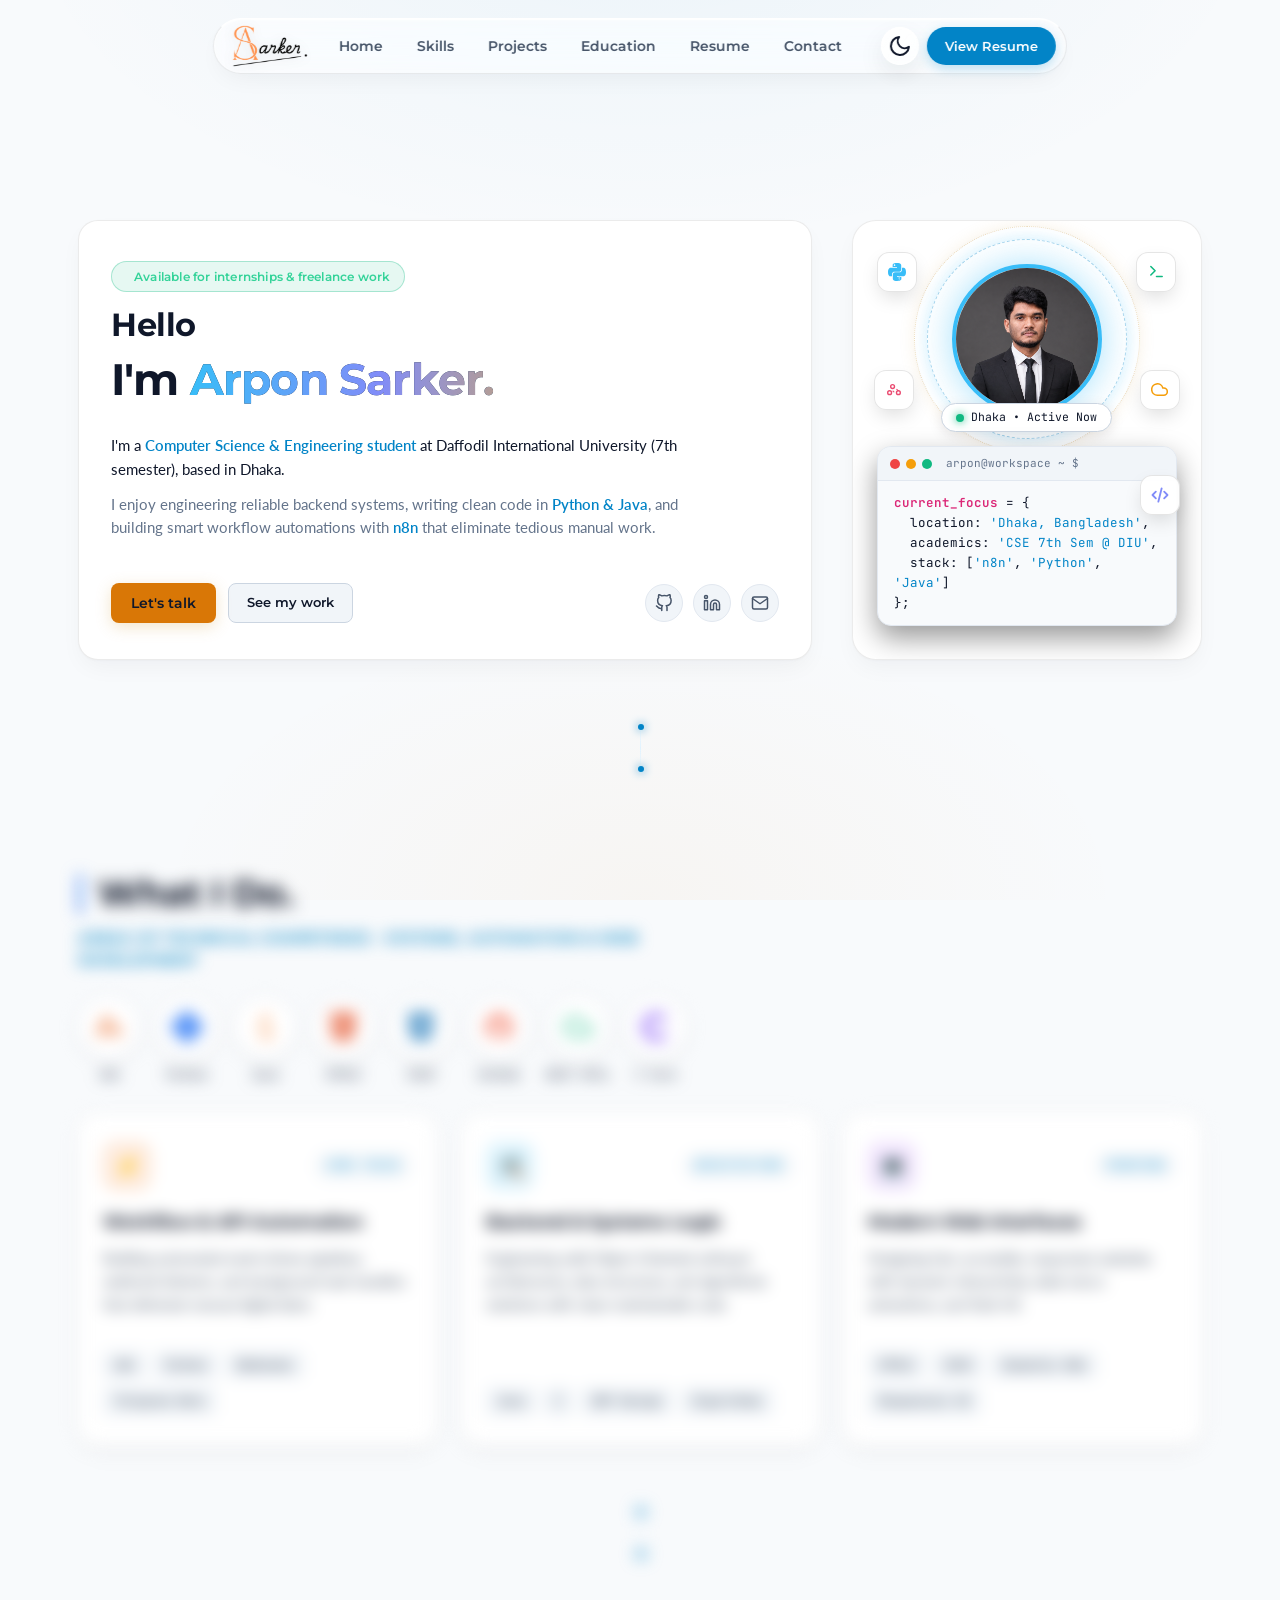
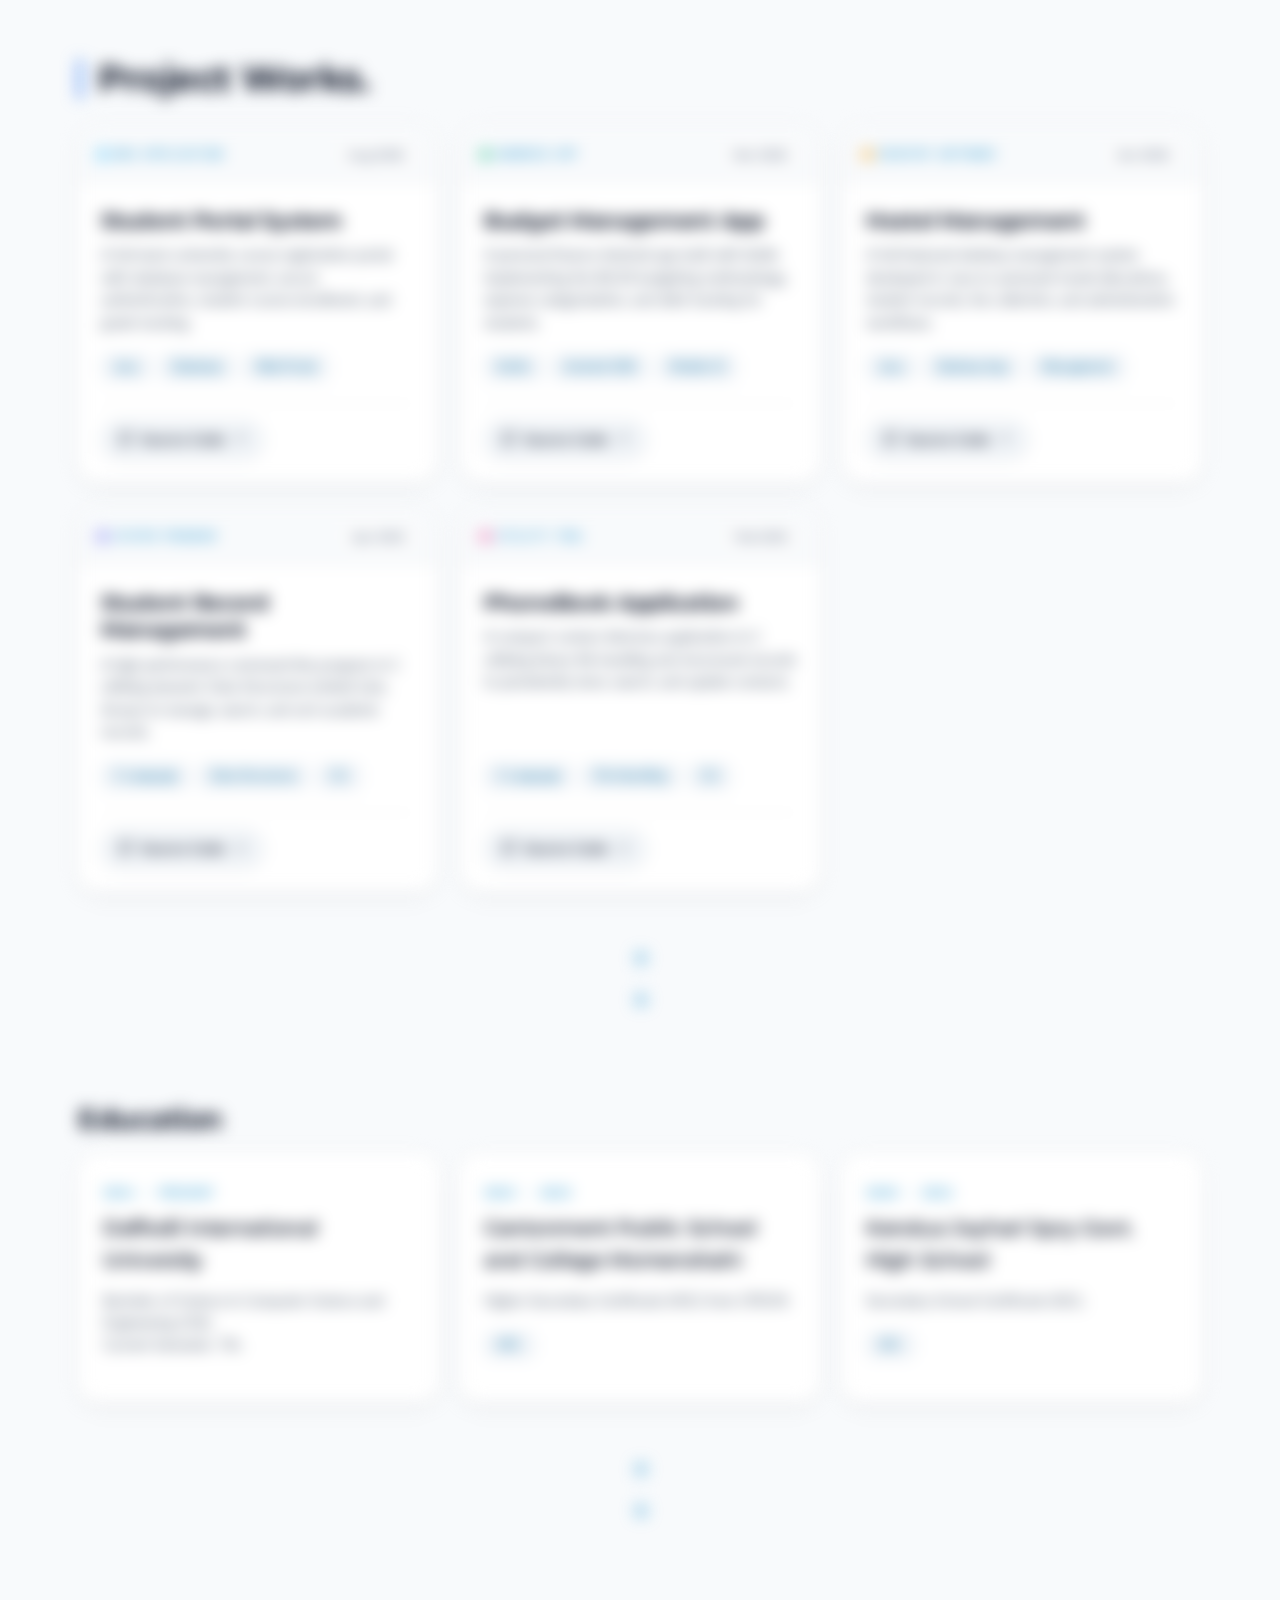
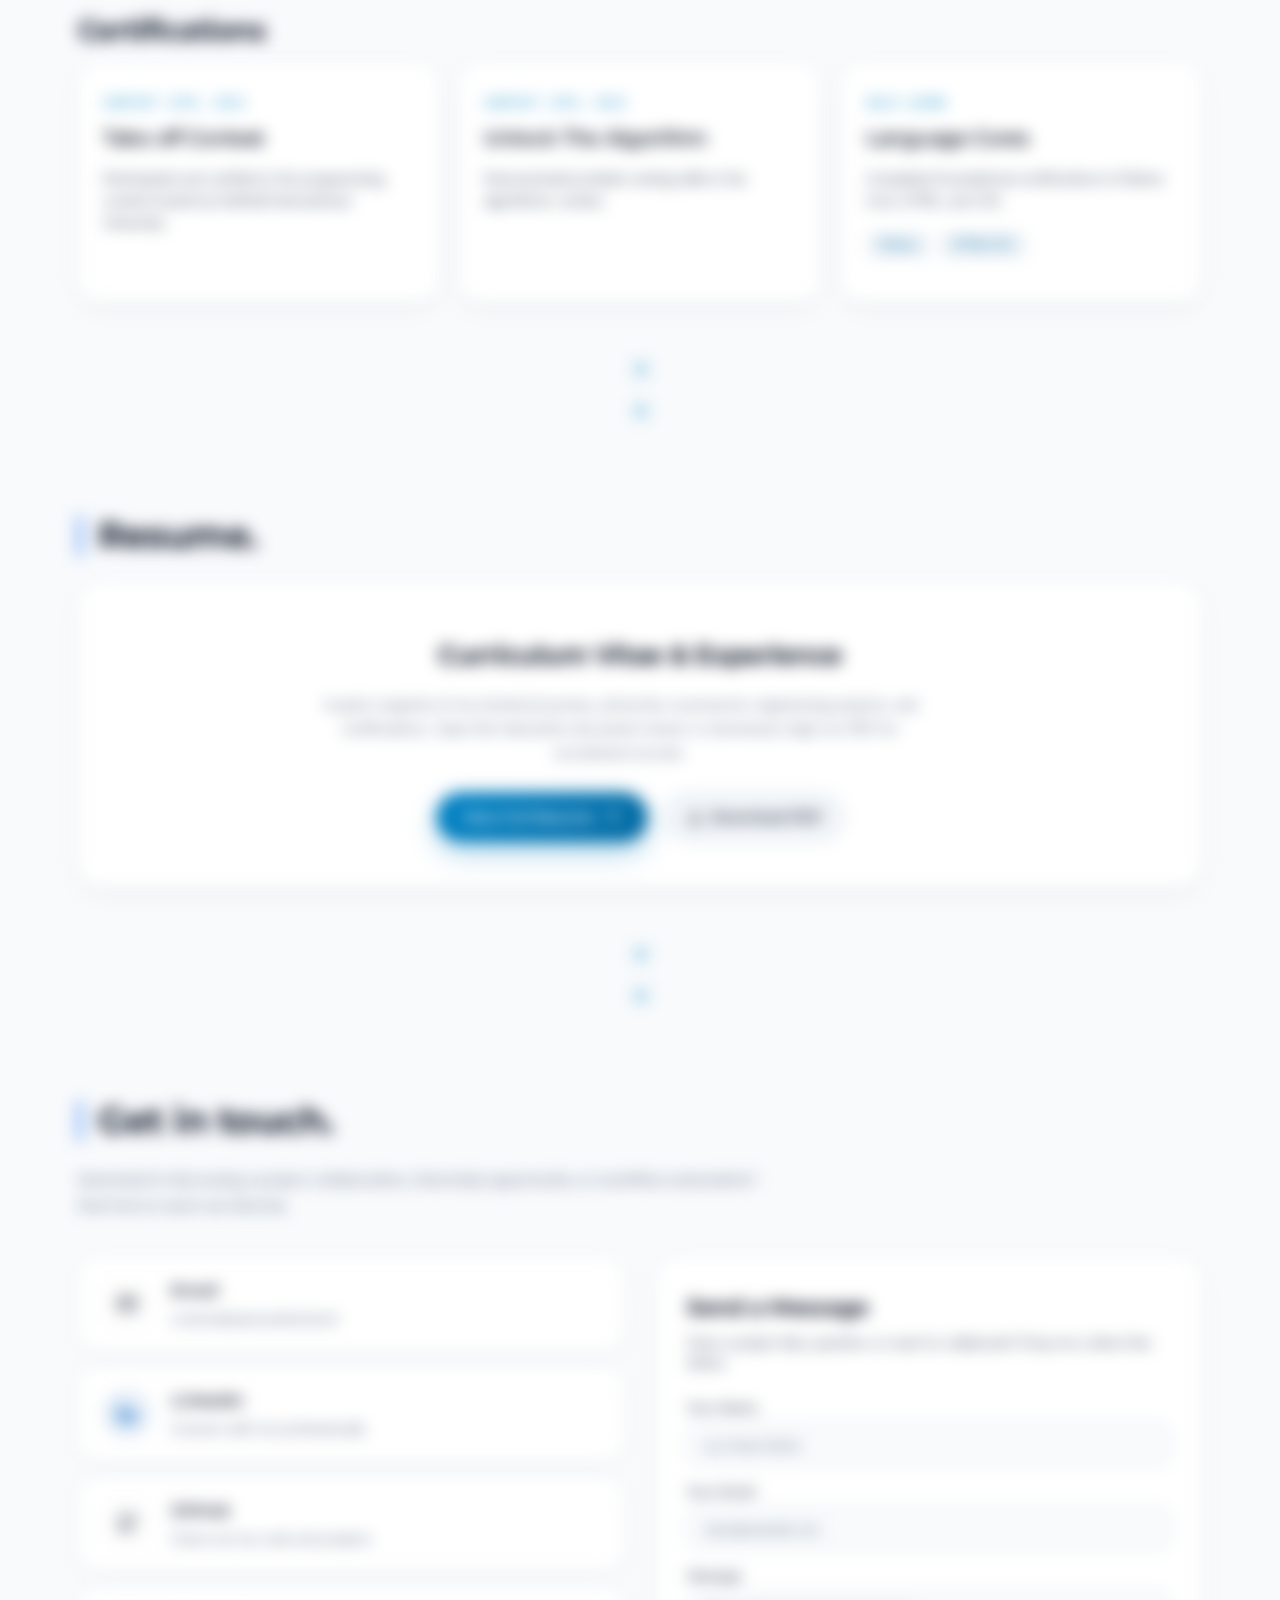
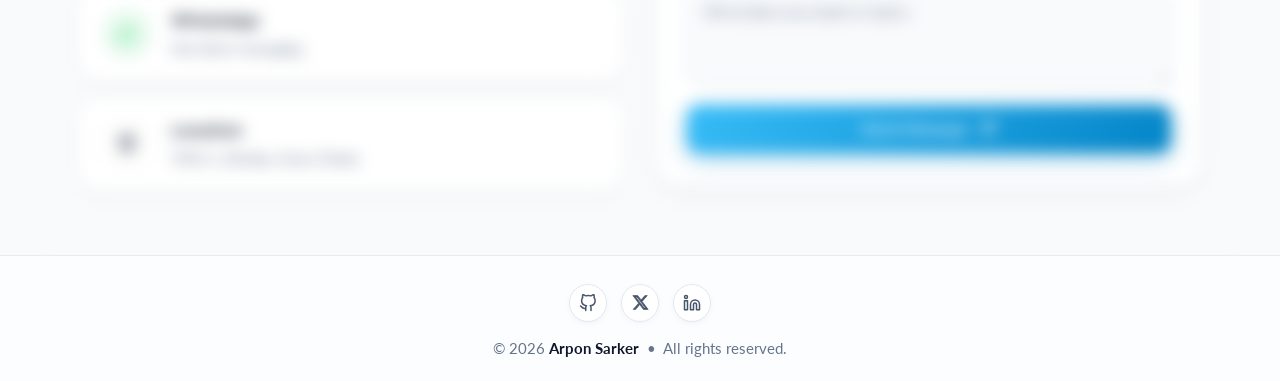
==== commit e07d07a8: "fix: restore light mode crisp card design and integrate theme toggle inside mobile navbar without ov" ====
--- a/index.html
+++ b/index.html
@@ -141,6 +141,13 @@
         </div>
 
         <div class="nav-actions">
+            <!-- Theme Toggle inside navbar -->
+            <button class="theme-toggle" aria-label="Toggle Theme">
+                <!-- Sun Icon (For Dark Mode) -->
+                <svg class="sun-icon" viewBox="0 0 24 24" fill="none" stroke="currentColor" stroke-width="2" stroke-linecap="round" stroke-linejoin="round"><circle cx="12" cy="12" r="5"></circle><line x1="12" y1="1" x2="12" y2="3"></line><line x1="12" y1="21" x2="12" y2="23"></line><line x1="4.22" y1="4.22" x2="5.64" y2="5.64"></line><line x1="18.36" y1="18.36" x2="19.78" y2="19.78"></line><line x1="1" y1="12" x2="3" y2="12"></line><line x1="21" y1="12" x2="23" y2="12"></line><line x1="4.22" y1="19.78" x2="5.64" y2="18.36"></line><line x1="18.36" y1="5.64" x2="19.78" y2="4.22"></line></svg>
+                <!-- Moon Icon (For Light Mode) -->
+                <svg class="moon-icon" viewBox="0 0 24 24" fill="none" stroke="currentColor" stroke-width="2" stroke-linecap="round" stroke-linejoin="round" style="display: none;"><path d="M21 12.79A9 9 0 1 1 11.21 3 7 7 0 0 0 21 12.79z"></path></svg>
+            </button>
             <a href="resume.html" class="btn-secondary nav-cv-desktop">View Resume</a>
             <button class="menu-toggle" aria-label="Toggle navigation menu">
                 <span></span>
@@ -150,14 +157,6 @@
         </div>
     </nav>
 </header>
-
-<!-- Top Floating Theme Toggle (Beside Navbar at Top Right) -->
-<button class="theme-toggle" aria-label="Toggle Theme">
-    <!-- Sun Icon (For Dark Mode) -->
-    <svg class="sun-icon" viewBox="0 0 24 24" fill="none" stroke="currentColor" stroke-width="2" stroke-linecap="round" stroke-linejoin="round"><circle cx="12" cy="12" r="5"></circle><line x1="12" y1="1" x2="12" y2="3"></line><line x1="12" y1="21" x2="12" y2="23"></line><line x1="4.22" y1="4.22" x2="5.64" y2="5.64"></line><line x1="18.36" y1="18.36" x2="19.78" y2="19.78"></line><line x1="1" y1="12" x2="3" y2="12"></line><line x1="21" y1="12" x2="23" y2="12"></line><line x1="4.22" y1="19.78" x2="5.64" y2="18.36"></line><line x1="18.36" y1="5.64" x2="19.78" y2="4.22"></line></svg>
-    <!-- Moon Icon (For Light Mode) -->
-    <svg class="moon-icon" viewBox="0 0 24 24" fill="none" stroke="currentColor" stroke-width="2" stroke-linecap="round" stroke-linejoin="round" style="display: none;"><path d="M21 12.79A9 9 0 1 1 11.21 3 7 7 0 0 0 21 12.79z"></path></svg>
-</button>
 
     <div class="container">
         
--- a/assets/css/style.css
+++ b/assets/css/style.css
@@ -217,27 +217,25 @@
     box-shadow: 0 6px 20px rgba(79, 179, 169, 0.25), inset 0 1px 1px rgba(255, 255, 255, 0.4);
 }
 
-/* Top Floating Theme Toggle (Beside Navbar at Top Right) */
+/* Theme Toggle inside nav-actions */
 .theme-toggle {
-    position: fixed;
-    top: 22px;
-    right: 32px;
-    width: 42px;
-    height: 42px;
+    position: relative;
+    width: 38px;
+    height: 38px;
+    flex-shrink: 0;
     border-radius: 50%;
-    background: rgba(11, 18, 32, 0.55);
+    background: rgba(255, 255, 255, 0.08);
     backdrop-filter: blur(16px) saturate(180%);
     -webkit-backdrop-filter: blur(16px) saturate(180%);
-    border: 1px solid rgba(255, 255, 255, 0.15);
+    border: 1px solid rgba(255, 255, 255, 0.16);
     border-top: 1px solid rgba(255, 255, 255, 0.35);
     color: var(--accent-teal);
     display: flex;
     justify-content: center;
     align-items: center;
     cursor: pointer;
-    z-index: 1001;
-    box-shadow: 0 10px 25px -5px rgba(0, 0, 0, 0.5), inset 0 1px 1px rgba(255, 255, 255, 0.2);
-    transition: all 0.3s cubic-bezier(0.25, 0.8, 0.25, 1);
+    box-shadow: 0 4px 12px rgba(0, 0, 0, 0.25), inset 0 1px 1px rgba(255, 255, 255, 0.2);
+    transition: all 0.25s cubic-bezier(0.25, 0.8, 0.25, 1);
 }
 
 .theme-toggle:hover {
@@ -2352,6 +2350,46 @@
     box-shadow: 0 6px 16px rgba(2, 132, 199, 0.35);
 }
 
+body.light-mode .card {
+    background: #FFFFFF;
+    border: 1px solid rgba(0, 0, 0, 0.08);
+    box-shadow: 
+        0 10px 25px -5px rgba(15, 23, 42, 0.05),
+        0 1px 3px rgba(15, 23, 42, 0.03);
+}
+
+body.light-mode .card::before,
+body.light-mode .card::after {
+    display: none !important;
+}
+
+body.light-mode .card:hover {
+    transform: translateY(-4px);
+    box-shadow: 
+        0 18px 36px -10px rgba(15, 23, 42, 0.12),
+        0 0 25px rgba(2, 132, 199, 0.15);
+    border-color: rgba(2, 132, 199, 0.35);
+}
+
+body.light-mode .image-card { 
+    background: #FFFFFF; 
+    border: 1px solid rgba(0, 0, 0, 0.08);
+    box-shadow: 
+        0 14px 30px -10px rgba(15, 23, 42, 0.08);
+}
+body.light-mode .image-card::after {
+    display: none;
+}
+
+body.light-mode .image-label { 
+    background: rgba(15, 23, 42, 0.85); 
+    color: #FFFFFF;
+    backdrop-filter: blur(12px);
+    -webkit-backdrop-filter: blur(12px);
+    border: 1px solid rgba(255, 255, 255, 0.2); 
+    box-shadow: 0 4px 15px rgba(0, 0, 0, 0.15); 
+}
+
 body.light-mode .project-card {
     background: #FFFFFF;
     border: 1px solid rgba(0, 0, 0, 0.08);
@@ -2504,12 +2542,11 @@
     height: 2px; 
     background: var(--text-primary); 
     border-radius: 4px;
-    transition: transform 0.35s cubic-bezier(0.68, -0.6, 0.32, 1.6), opacity 0.25s ease, background 0.3s ease, width 0.2s ease; 
+    transition: transform 0.35s cubic-bezier(0.68, -0.6, 0.32, 1.6), opacity 0.25s ease, background 0.3s ease; 
 }
 .menu-toggle span:nth-child(2) {
-    width: 14px;
-    margin-left: auto;
-    margin-right: 11px;
+    width: 20px;
+    margin: 0;
 }
 .menu-toggle.is-active {
     background: rgba(79, 179, 169, 0.16);
@@ -2520,7 +2557,7 @@
 }
 .menu-toggle.is-active span:nth-child(2) {
     opacity: 0;
-    transform: translateX(10px);
+    transform: scaleX(0);
 }
 .menu-toggle.is-active span:nth-child(3) {
     transform: translateY(-7px) rotate(-45deg);
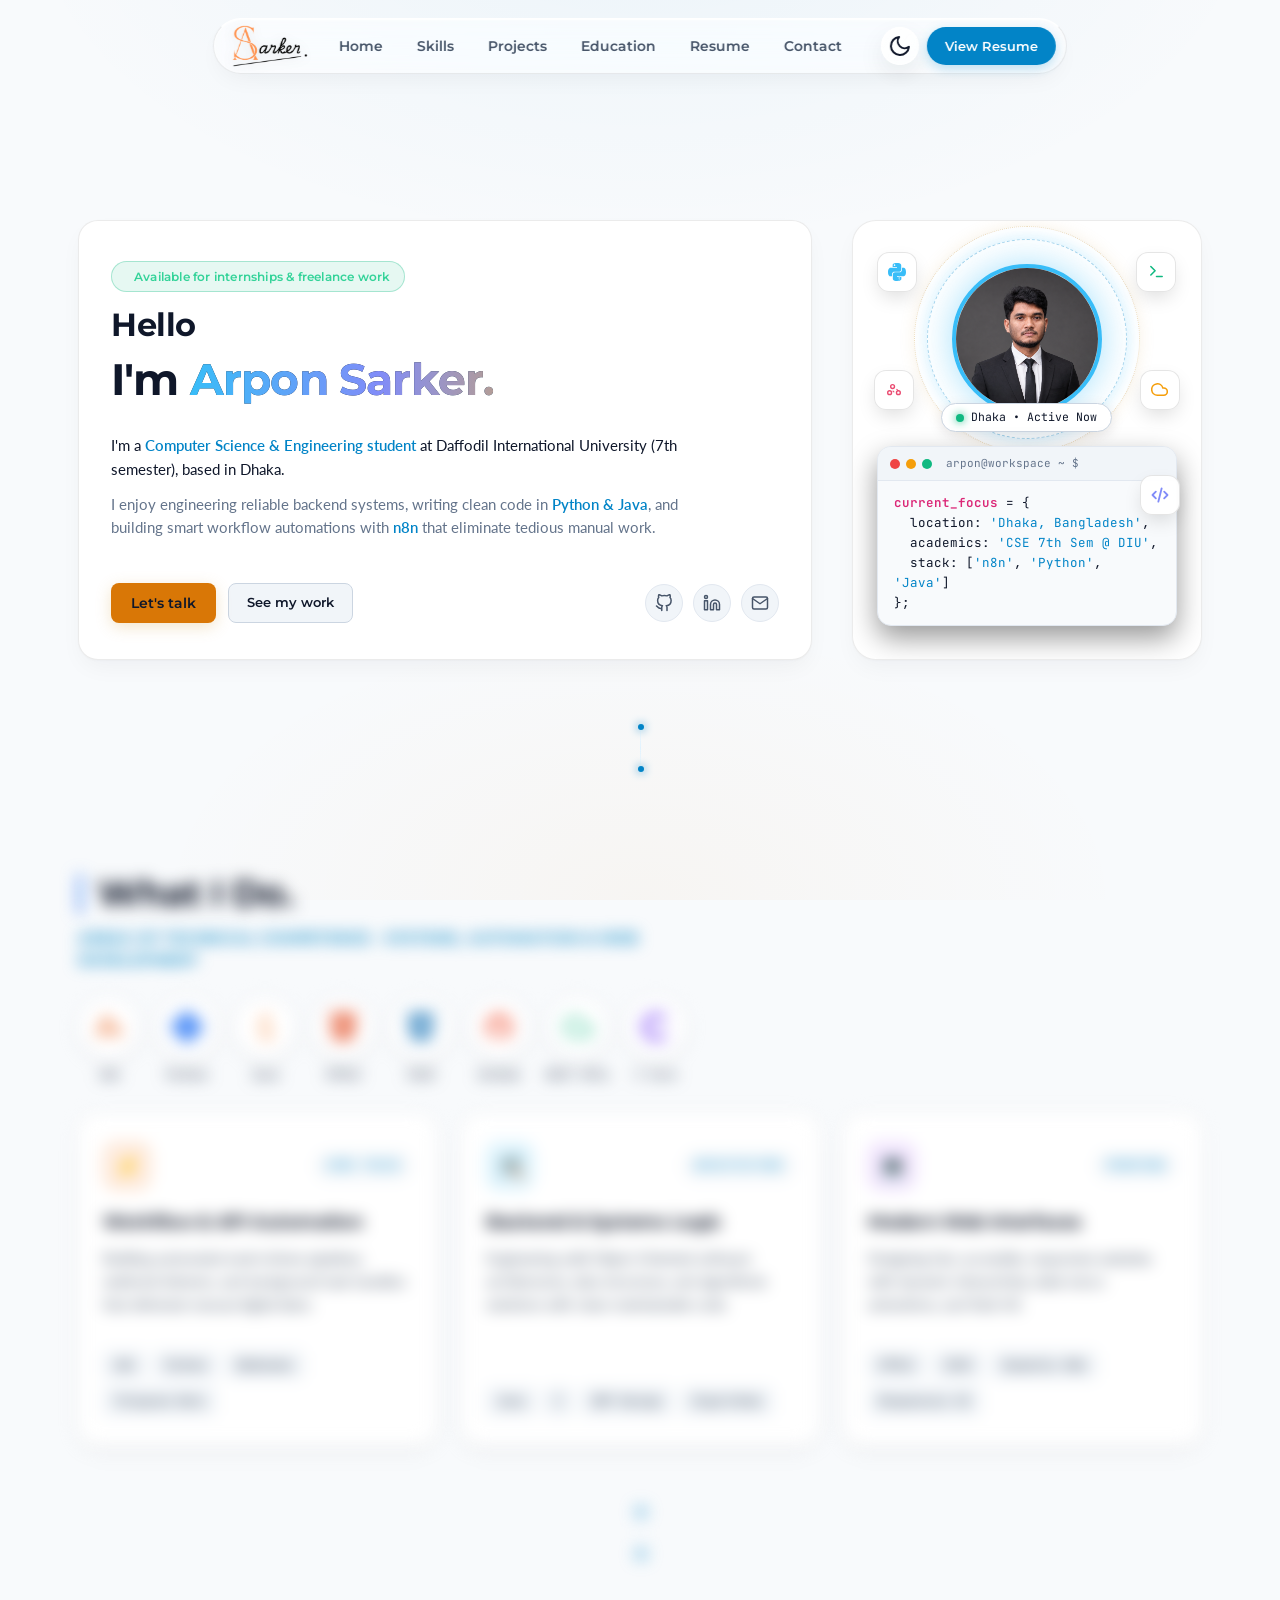
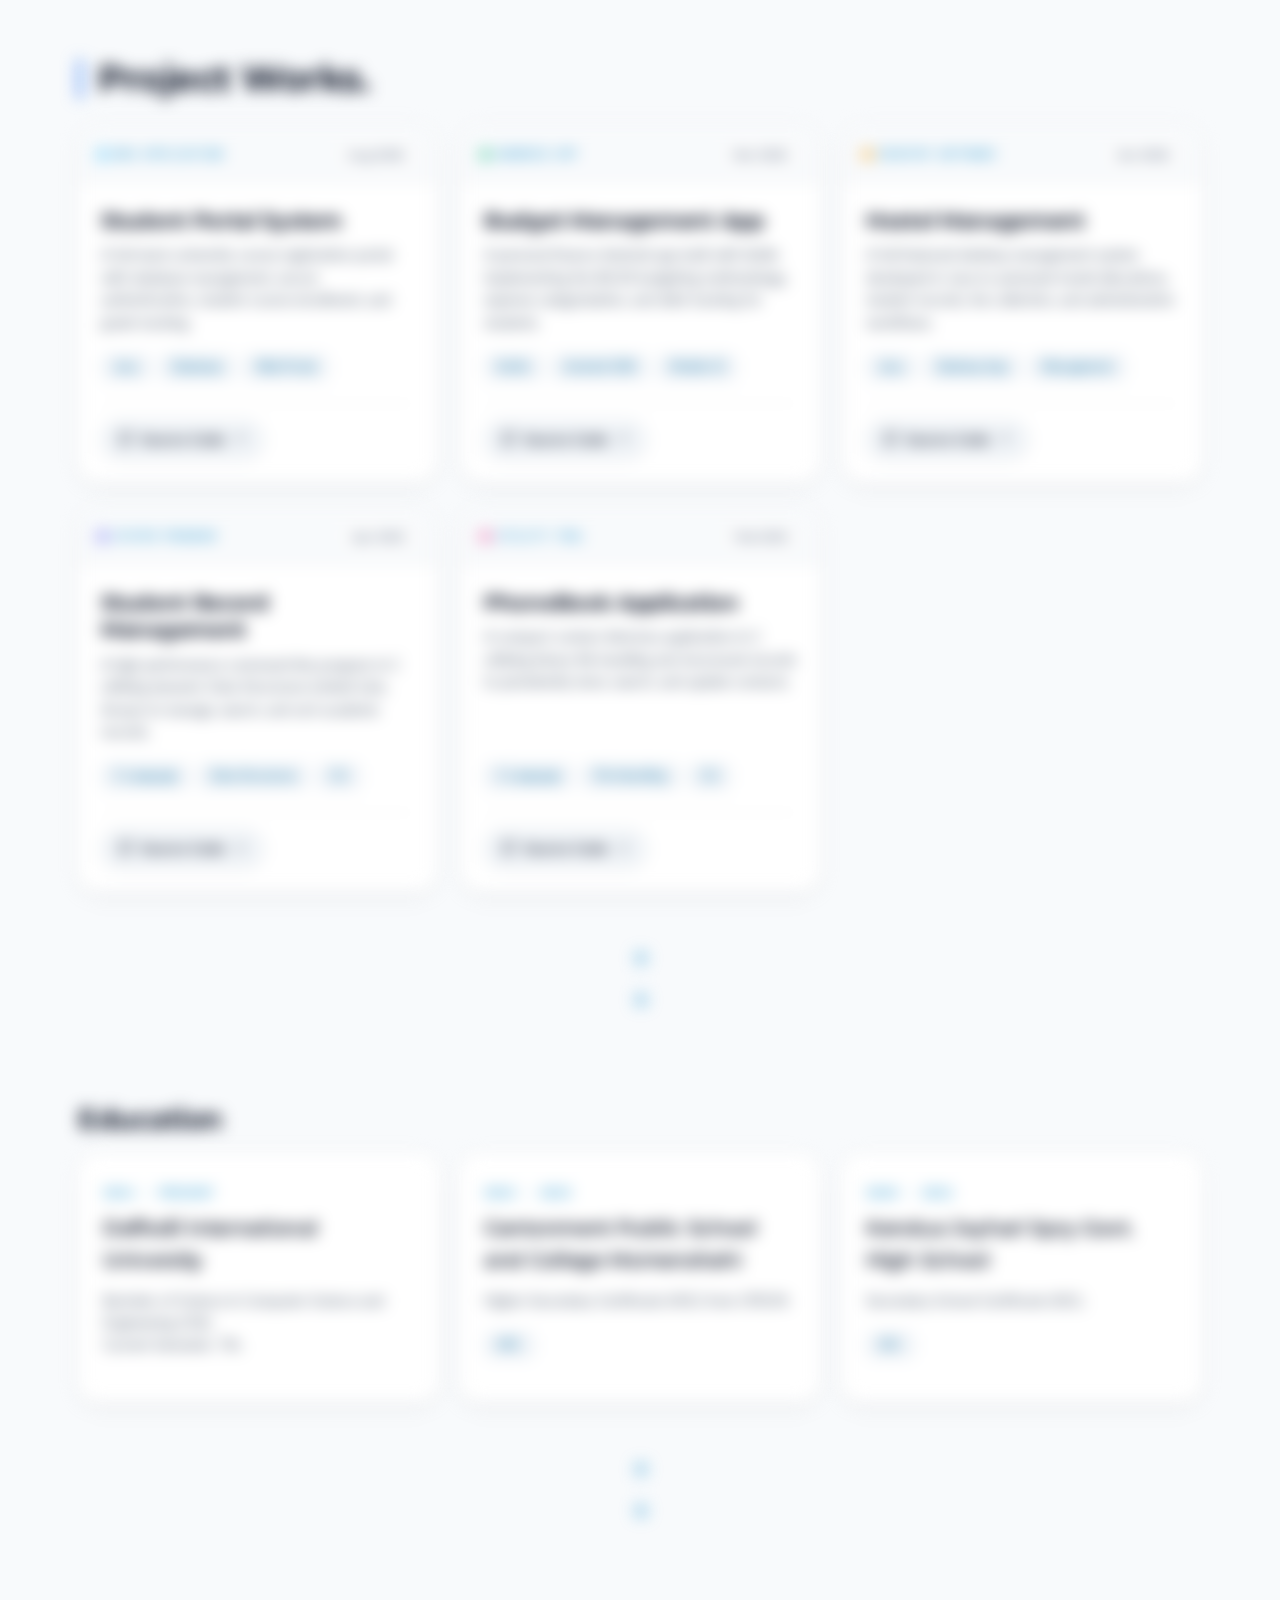
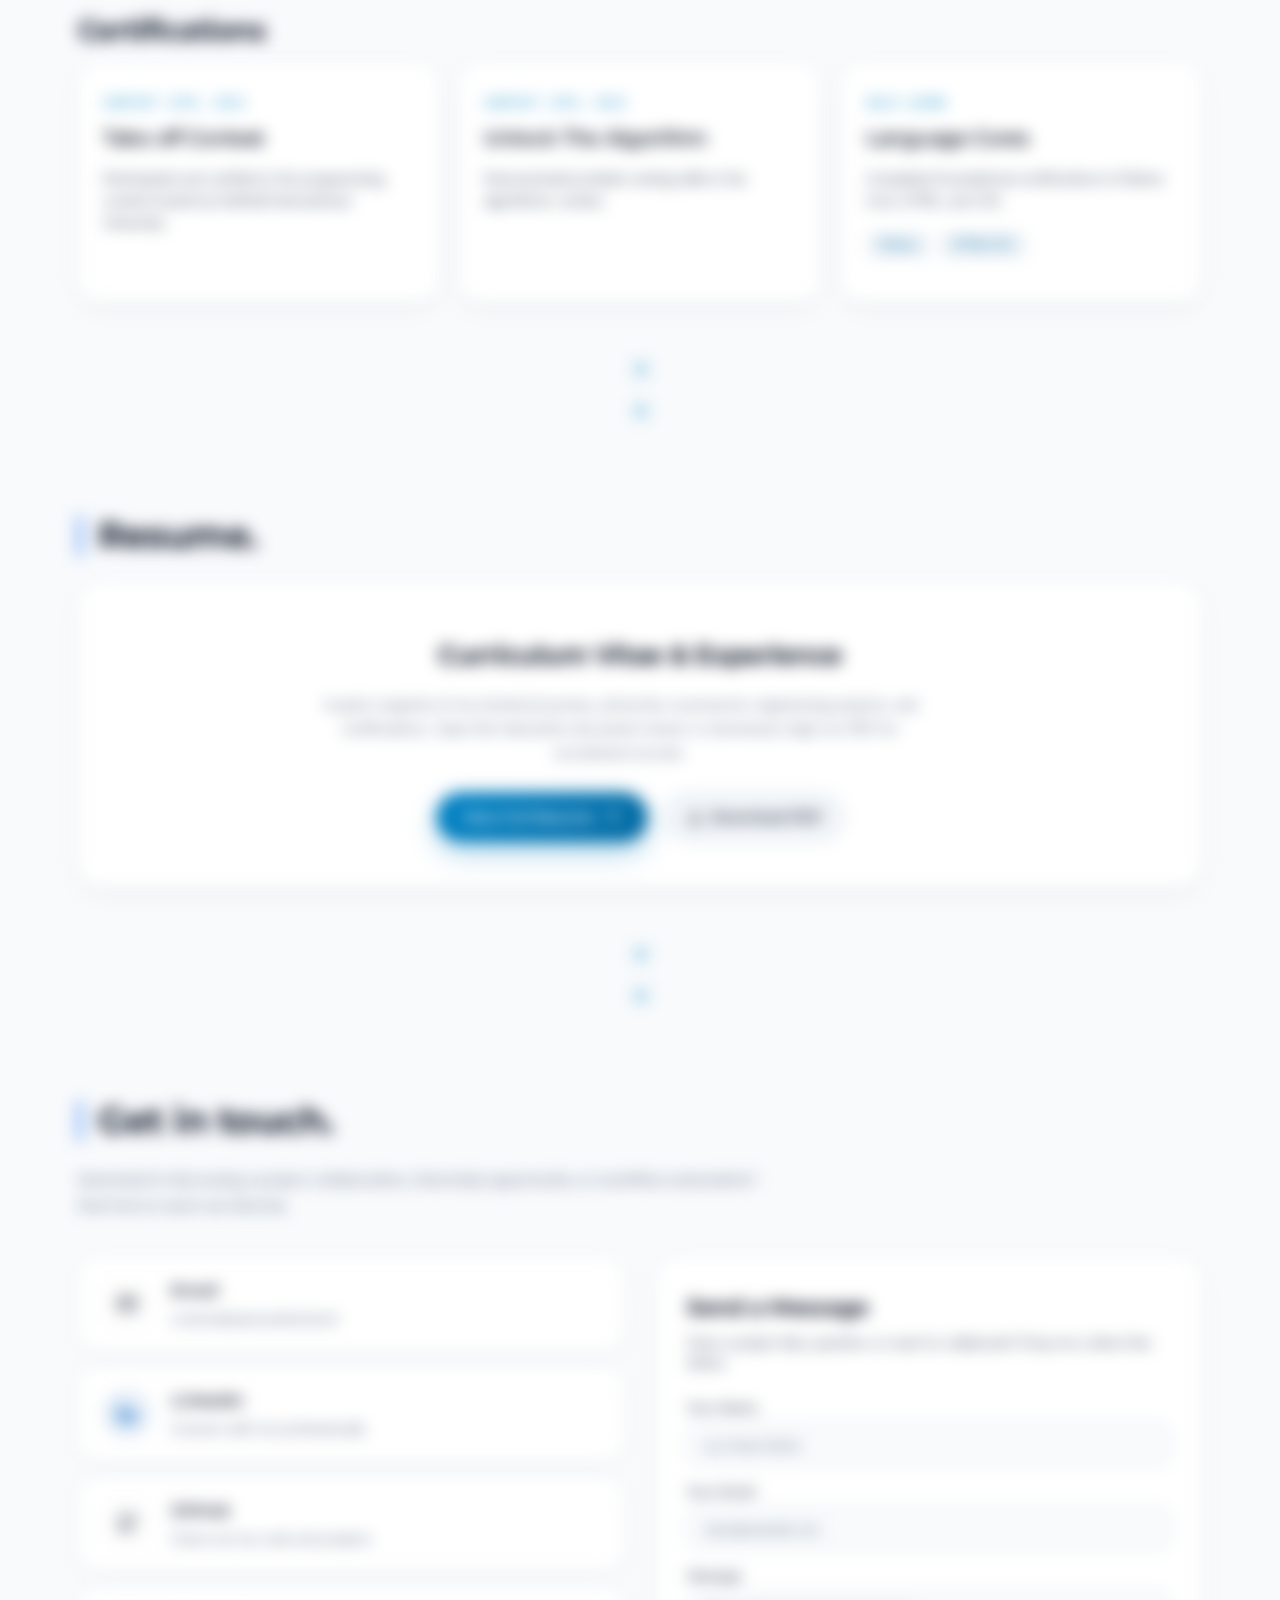
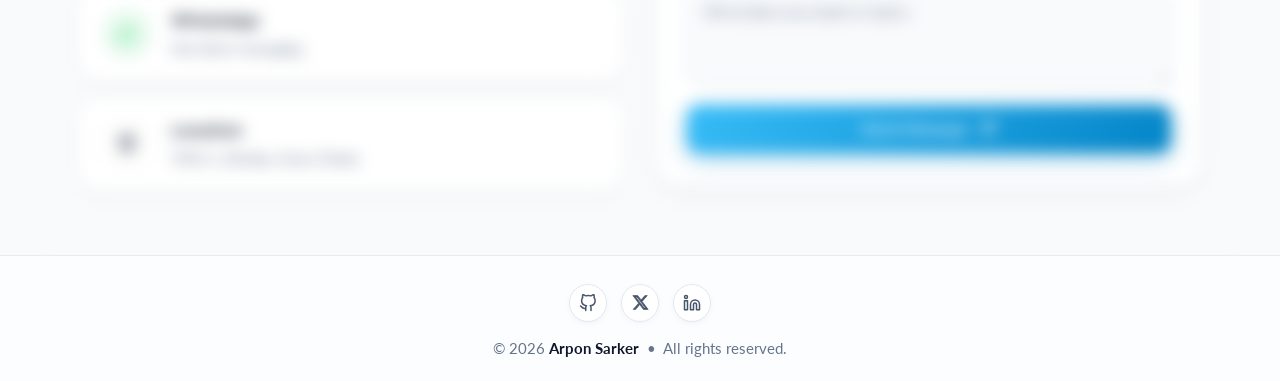
==== commit 87277b35: "fix: simplify mobile navbar to a single unified floating pill without nested borders" ====
--- a/index.html
+++ b/index.html
@@ -107,7 +107,7 @@
     </script>
 
     <!-- Stylesheets & Fonts -->
-    <link rel="stylesheet" href="assets/css/style.css?v=5.1">
+    <link rel="stylesheet" href="assets/css/style.css?v=5.2">
     
     <!-- Streamlined High-Performance Google Fonts -->
     <link rel="preconnect" href="https://fonts.googleapis.com">
--- a/assets/css/style.css
+++ b/assets/css/style.css
@@ -2579,40 +2579,62 @@
     
     .navbar {
         width: calc(100% - 24px);
+        max-width: calc(100% - 24px);
+        left: 50%;
+        transform: translateX(-50%);
         top: 14px;
-        padding: 6px 10px;
+        padding: 0;
+        border-radius: 100px;
+        background: rgba(11, 18, 32, 0.65);
+        backdrop-filter: blur(20px) saturate(180%);
+        -webkit-backdrop-filter: blur(20px) saturate(180%);
+        border: 1px solid rgba(255, 255, 255, 0.14);
+        border-top: 1px solid rgba(255, 255, 255, 0.35);
+        box-shadow: 
+            0 12px 30px -8px rgba(0, 0, 0, 0.65),
+            inset 0 1px 1px rgba(255, 255, 255, 0.2);
+    }
+
+    .navbar.scrolled {
+        background: rgba(11, 17, 32, 0.85);
+        box-shadow: 
+            0 16px 40px -8px rgba(0, 0, 0, 0.8),
+            inset 0 1px 1.5px rgba(255, 255, 255, 0.35);
     }
 
     .nav-container { 
-        padding: 8px 12px 8px 14px; 
+        padding: 6px 8px 6px 14px; 
         justify-content: space-between; 
         align-items: center;
         gap: 12px;
         position: relative;
-        border-radius: 16px;
-        background: linear-gradient(135deg, rgba(255, 255, 255, 0.08) 0%, rgba(255, 255, 255, 0.02) 100%), rgba(11, 17, 32, 0.65);
-        backdrop-filter: blur(24px) saturate(200%);
-        -webkit-backdrop-filter: blur(24px) saturate(200%);
-        border: 1px solid rgba(255, 255, 255, 0.16);
-        border-top: 1px solid rgba(255, 255, 255, 0.35);
-        box-shadow: 
-            0 12px 30px -8px rgba(0, 0, 0, 0.65),
-            inset 0 1px 1.5px rgba(255, 255, 255, 0.25);
+        background: transparent !important;
+        border: none !important;
+        box-shadow: none !important;
+        backdrop-filter: none !important;
+        -webkit-backdrop-filter: none !important;
+        border-radius: 0;
     }
     
     .navbar.scrolled .nav-container,
     .nav-container.scrolled {
-        background: linear-gradient(135deg, rgba(255, 255, 255, 0.1) 0%, rgba(255, 255, 255, 0.03) 100%), rgba(10, 15, 28, 0.85);
-        box-shadow: 
-            0 16px 40px -8px rgba(0, 0, 0, 0.8),
-            inset 0 1px 1.5px rgba(255, 255, 255, 0.35);
+        background: transparent !important;
+        box-shadow: none !important;
+        border: none !important;
     }
 
     .brand-logo-img {
-        height: 38px;
-        max-width: 130px;
+        height: 36px;
+        max-width: 125px;
     }
     
+    .nav-actions {
+        display: flex;
+        align-items: center;
+        gap: 8px;
+        margin-left: auto;
+    }
+
     .nav-cv-desktop {
         display: none !important;
     }
@@ -2623,7 +2645,7 @@
         height: 38px;
         border-radius: 50%;
         background: rgba(255, 255, 255, 0.08);
-        border: 1px solid rgba(255, 255, 255, 0.18);
+        border: 1px solid rgba(255, 255, 255, 0.16);
         box-shadow: inset 0 1px 1px rgba(255, 255, 255, 0.2);
     }
 
@@ -2731,13 +2753,26 @@
     }
     
     /* Light Mode Mobile Nav */
-    body.light-mode .nav-container {
-        background: linear-gradient(135deg, rgba(255, 255, 255, 0.88) 0%, rgba(255, 255, 255, 0.65) 100%);
+    body.light-mode .navbar {
+        background: rgba(255, 255, 255, 0.85);
         backdrop-filter: blur(24px) saturate(200%);
         -webkit-backdrop-filter: blur(24px) saturate(200%);
-        border: 1px solid rgba(255, 255, 255, 0.9);
-        border-top: 1px solid #ffffff;
-        box-shadow: 0 10px 25px rgba(15, 23, 42, 0.08), inset 0 1px 1.5px #ffffff;
+        border: 1px solid rgba(0, 0, 0, 0.08);
+        border-top: 1px solid rgba(255, 255, 255, 0.95);
+        box-shadow: 
+            0 10px 25px rgba(15, 23, 42, 0.06), 
+            inset 0 1px 1.5px #ffffff;
+    }
+    body.light-mode .navbar.scrolled {
+        background: rgba(255, 255, 255, 0.95);
+        box-shadow: 
+            0 14px 30px rgba(15, 23, 42, 0.10), 
+            inset 0 1px 1.5px #ffffff;
+    }
+    body.light-mode .nav-container {
+        background: transparent !important;
+        border: none !important;
+        box-shadow: none !important;
     }
     body.light-mode .nav-links-wrapper { 
         background: linear-gradient(165deg, rgba(255, 255, 255, 0.95) 0%, rgba(255, 255, 255, 0.85) 100%);
@@ -2753,9 +2788,17 @@
         background: rgba(0, 0, 0, 0.05);
         color: #18181b;
     }
+    body.light-mode .theme-toggle,
     body.light-mode .menu-toggle {
-        background: rgba(0, 0, 0, 0.04);
-        border-color: rgba(0, 0, 0, 0.08);
+        background: rgba(0, 0, 0, 0.05);
+        border: 1px solid rgba(0, 0, 0, 0.08);
+        box-shadow: none;
+        color: #18181b;
+    }
+    body.light-mode .theme-toggle:hover,
+    body.light-mode .menu-toggle:hover {
+        background: rgba(0, 0, 0, 0.09);
+        border-color: rgba(0, 0, 0, 0.14);
     }
     body.light-mode .menu-toggle span { 
         background: #18181b; 
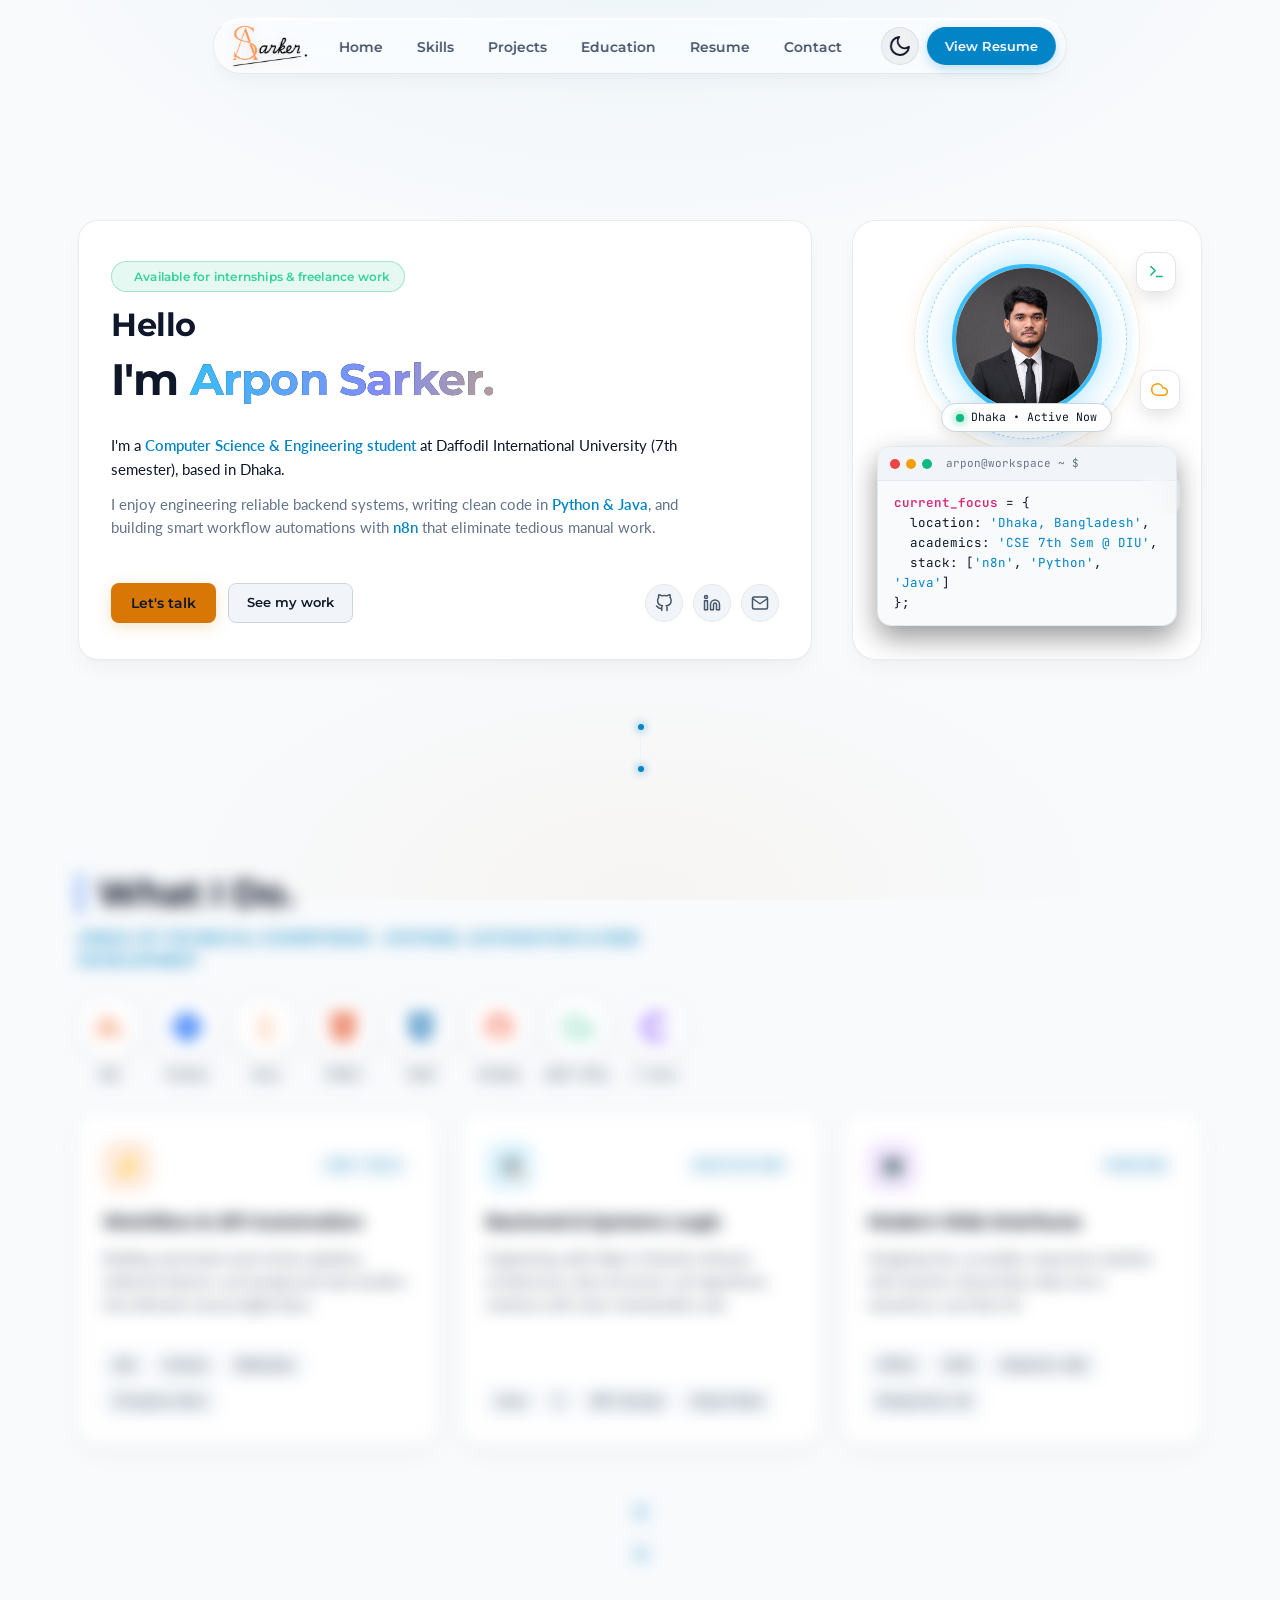
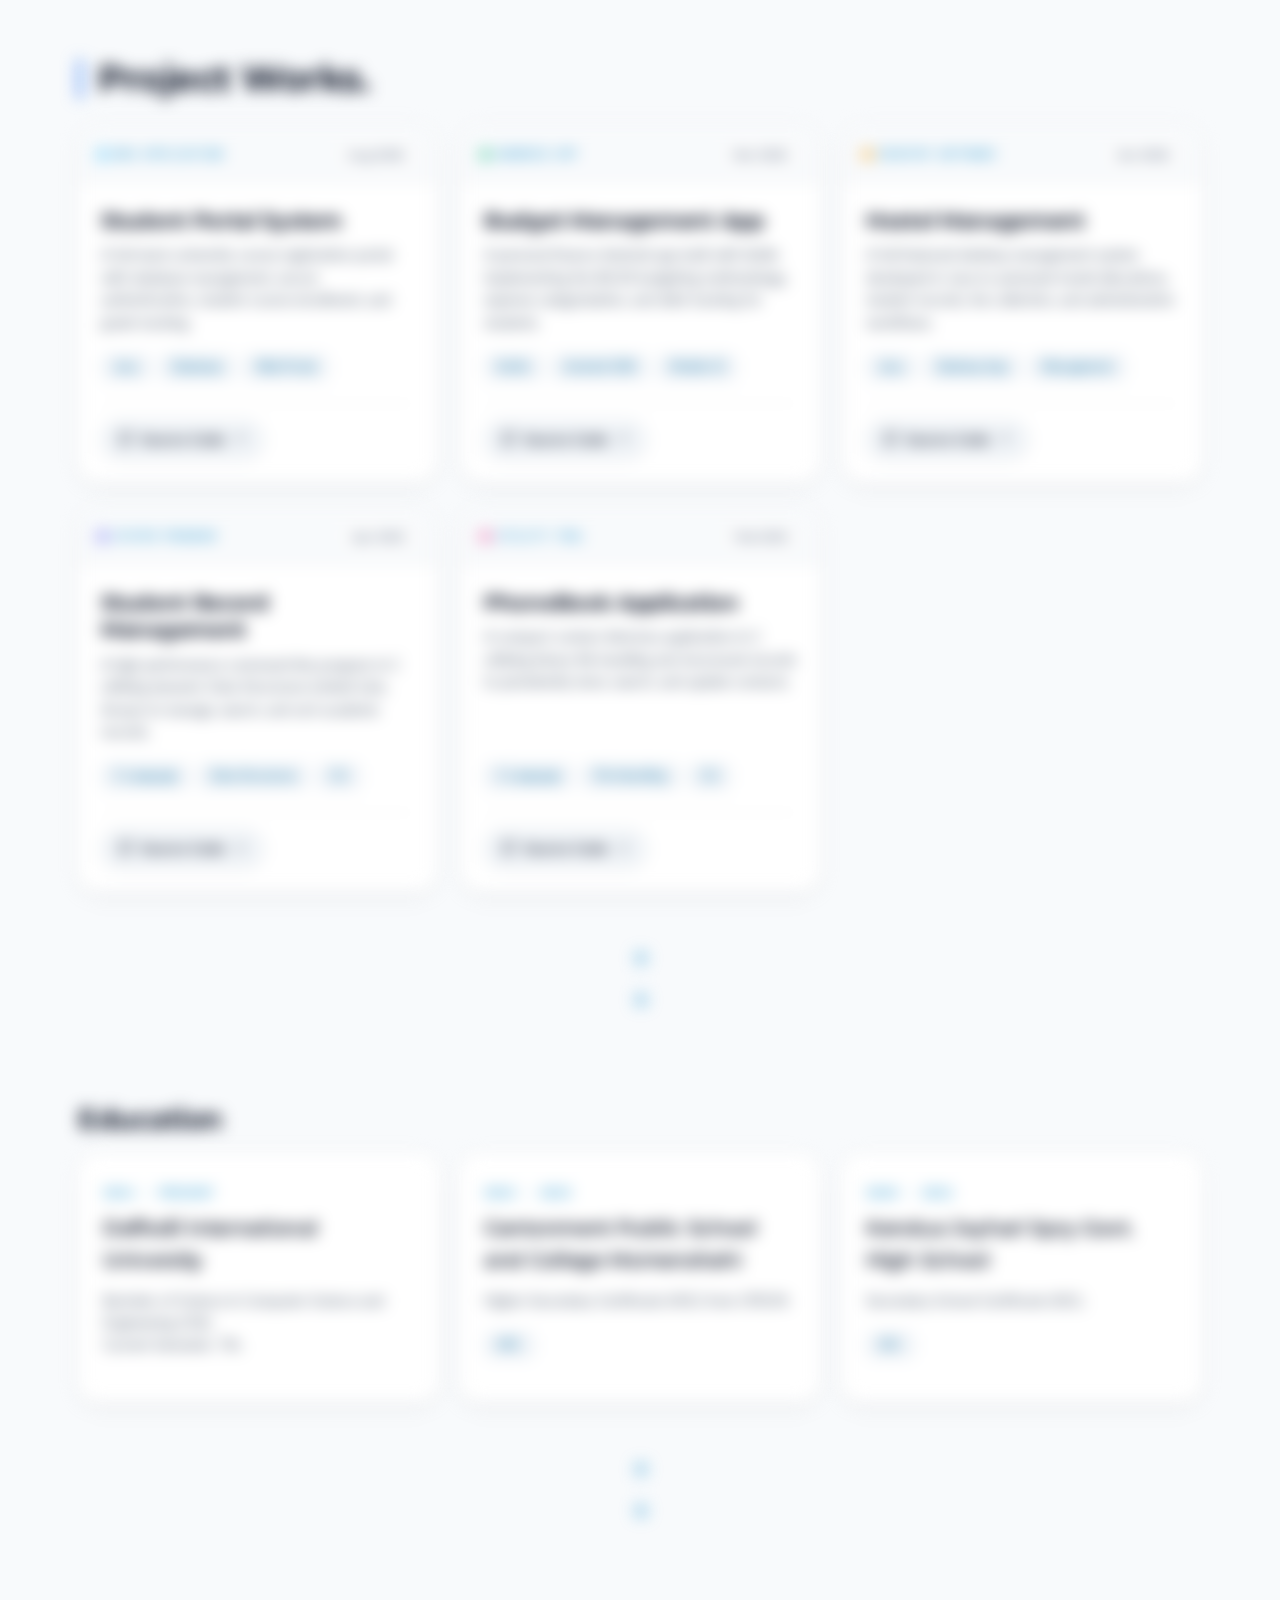
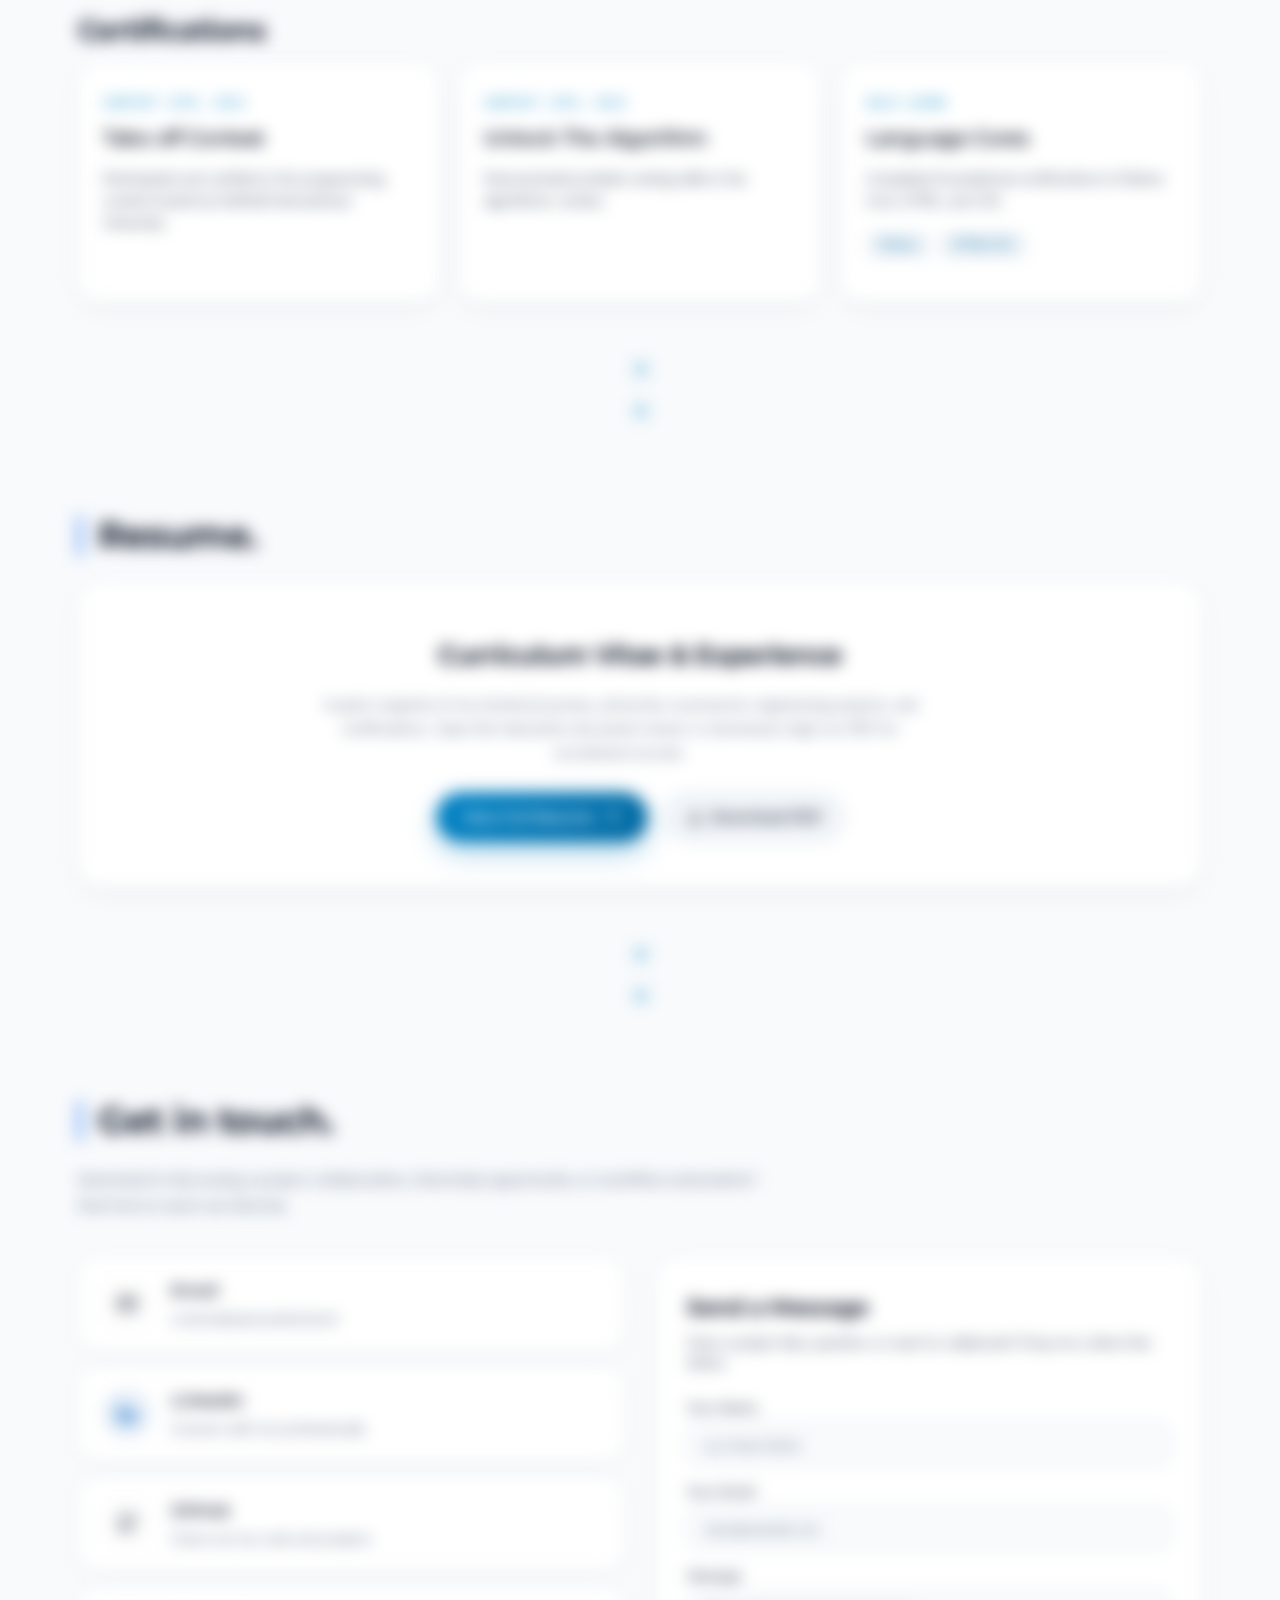
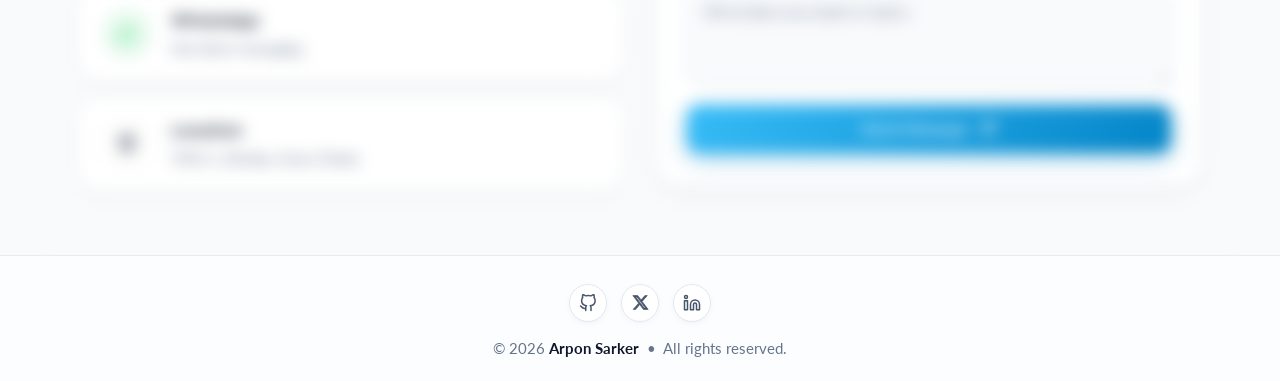
==== commit b4eda969: "fix: revert navbar to exact original design and animations, keeping theme toggle neatly inside navba" ====
--- a/index.html
+++ b/index.html
@@ -107,7 +107,7 @@
     </script>
 
     <!-- Stylesheets & Fonts -->
-    <link rel="stylesheet" href="assets/css/style.css?v=5.2">
+    <link rel="stylesheet" href="assets/css/style.css?v=5.3">
     
     <!-- Streamlined High-Performance Google Fonts -->
     <link rel="preconnect" href="https://fonts.googleapis.com">
@@ -125,12 +125,12 @@
 
         <div class="nav-links-wrapper">
             <ul class="nav-links">
-                <li><a href="#home" class="nav-link active">Home<span class="nav-underline"></span></a></li>
-                <li><a href="#skills" class="nav-link">Skills<span class="nav-underline"></span></a></li>
-                <li><a href="#projects" class="nav-link">Projects<span class="nav-underline"></span></a></li>
-                <li><a href="#education" class="nav-link">Education<span class="nav-underline"></span></a></li>
-                <li><a href="#resume" class="nav-link">Resume<span class="nav-underline"></span></a></li>
-                <li><a href="#contact" class="nav-link">Contact<span class="nav-underline"></span></a></li>
+                <li><a href="#home" class="nav-link active">Home</a></li>
+                <li><a href="#skills" class="nav-link">Skills</a></li>
+                <li><a href="#projects" class="nav-link">Projects</a></li>
+                <li><a href="#education" class="nav-link">Education</a></li>
+                <li><a href="#resume" class="nav-link">Resume</a></li>
+                <li><a href="#contact" class="nav-link">Contact</a></li>
             </ul>
             <div class="mobile-nav-footer">
                 <a href="resume.html" class="btn-cv-mobile">
--- a/assets/css/style.css
+++ b/assets/css/style.css
@@ -140,9 +140,7 @@
     flex-shrink: 0;
 }
 
-/* Nav Link with Glowing Animated Underline */
 .nav-link { 
-    position: relative;
     text-decoration: none; 
     color: var(--text-muted); 
     font-size: 14px; 
@@ -150,38 +148,19 @@
     font-weight: 600; 
     padding: 7px 14px; 
     border-radius: 100px; 
-    transition: color 0.25s ease, background 0.25s ease; 
+    transition: color 0.2s ease, background 0.2s ease, border-color 0.2s ease, box-shadow 0.2s ease; 
     white-space: nowrap;
     border: 1px solid transparent;
-    display: inline-flex;
-    align-items: center;
-}
-
-.nav-underline {
-    position: absolute;
-    bottom: 3px;
-    left: 14px;
-    right: 14px;
-    width: 0;
-    height: 2px;
-    background: linear-gradient(90deg, #38bdf8 0%, #a855f7 100%);
-    border-radius: 4px;
-    transition: width 0.3s cubic-bezier(0.16, 1, 0.3, 1);
-    box-shadow: 0 0 8px rgba(56, 189, 248, 0.7);
-    pointer-events: none;
 }
 
 .nav-link:hover { 
     color: var(--text-primary); 
-    background: rgba(255, 255, 255, 0.08); 
-}
-.nav-link:hover .nav-underline,
-.nav-link.active .nav-underline { 
-    width: calc(100% - 28px);
+    background: rgba(255, 255, 255, 0.1); 
+    border-color: rgba(255, 255, 255, 0.1);
 }
 .nav-link.active { 
     color: var(--text-primary); 
-    background: rgba(255, 255, 255, 0.12); 
+    background: rgba(255, 255, 255, 0.14); 
     box-shadow: 
         0 4px 15px rgba(0,0,0,0.15),
         inset 0 1px 1px rgba(255, 255, 255, 0.25); 
@@ -2325,18 +2304,14 @@
     color: #475569;
 }
 body.light-mode .nav-link:hover {
-    color: #0284c7;
-    background: rgba(0, 0, 0, 0.04);
+    color: #0F172A;
+    background: rgba(0, 0, 0, 0.05);
 }
 body.light-mode .nav-link.active {
-    color: #0284c7;
-    background: rgba(0, 0, 0, 0.06);
-    border-color: rgba(0, 0, 0, 0.08);
+    color: #0F172A;
+    background: rgba(0, 0, 0, 0.08);
+    border-color: rgba(0, 0, 0, 0.1);
     box-shadow: 0 2px 8px rgba(0, 0, 0, 0.04);
-}
-body.light-mode .nav-underline {
-    background: linear-gradient(90deg, #0284c7 0%, #7c3aed 100%);
-    box-shadow: 0 0 8px rgba(2, 132, 199, 0.4);
 }
 body.light-mode .navbar .btn-secondary {
     background: #0284C7;
@@ -2441,13 +2416,16 @@
 }
 
 body.light-mode .theme-toggle {
-    background: linear-gradient(135deg, rgba(255, 255, 255, 0.85) 0%, rgba(255, 255, 255, 0.55) 100%);
-    backdrop-filter: blur(24px) saturate(200%);
-    -webkit-backdrop-filter: blur(24px) saturate(200%);
-    border: 1px solid rgba(255, 255, 255, 0.9);
-    border-top: 1px solid #ffffff;
-    box-shadow: 0 10px 25px rgba(15, 23, 42, 0.08), inset 0 1px 1.5px #ffffff;
+    background: rgba(0, 0, 0, 0.05);
+    border: 1px solid rgba(0, 0, 0, 0.08);
+    box-shadow: none;
     color: #0F172A;
+}
+
+body.light-mode .theme-toggle:hover {
+    background: rgba(0, 0, 0, 0.09);
+    border-color: rgba(0, 0, 0, 0.14);
+    color: #0284C7;
 }
 
 body.light-mode .contact-icon { background-color: rgba(255, 255, 255, 0.9); color: var(--text-primary); border: 1px solid rgba(0, 0, 0, 0.08); }
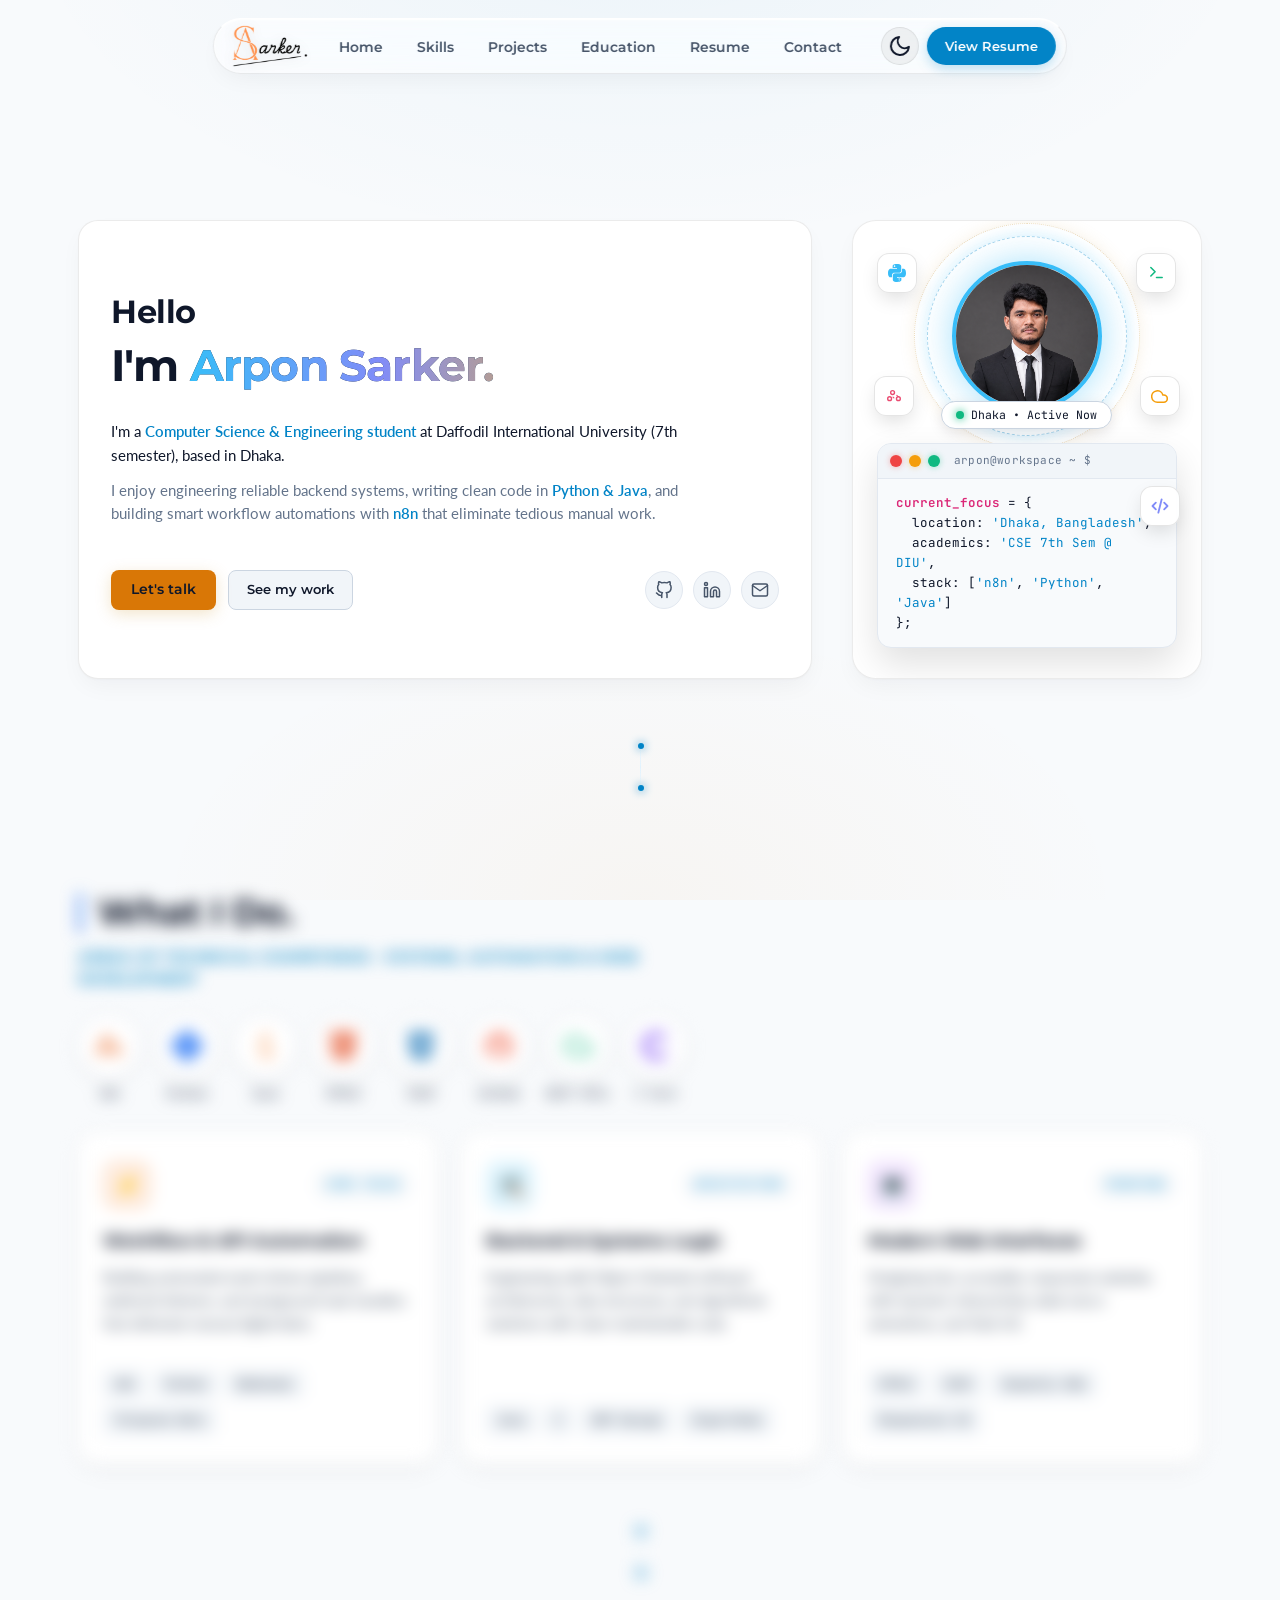
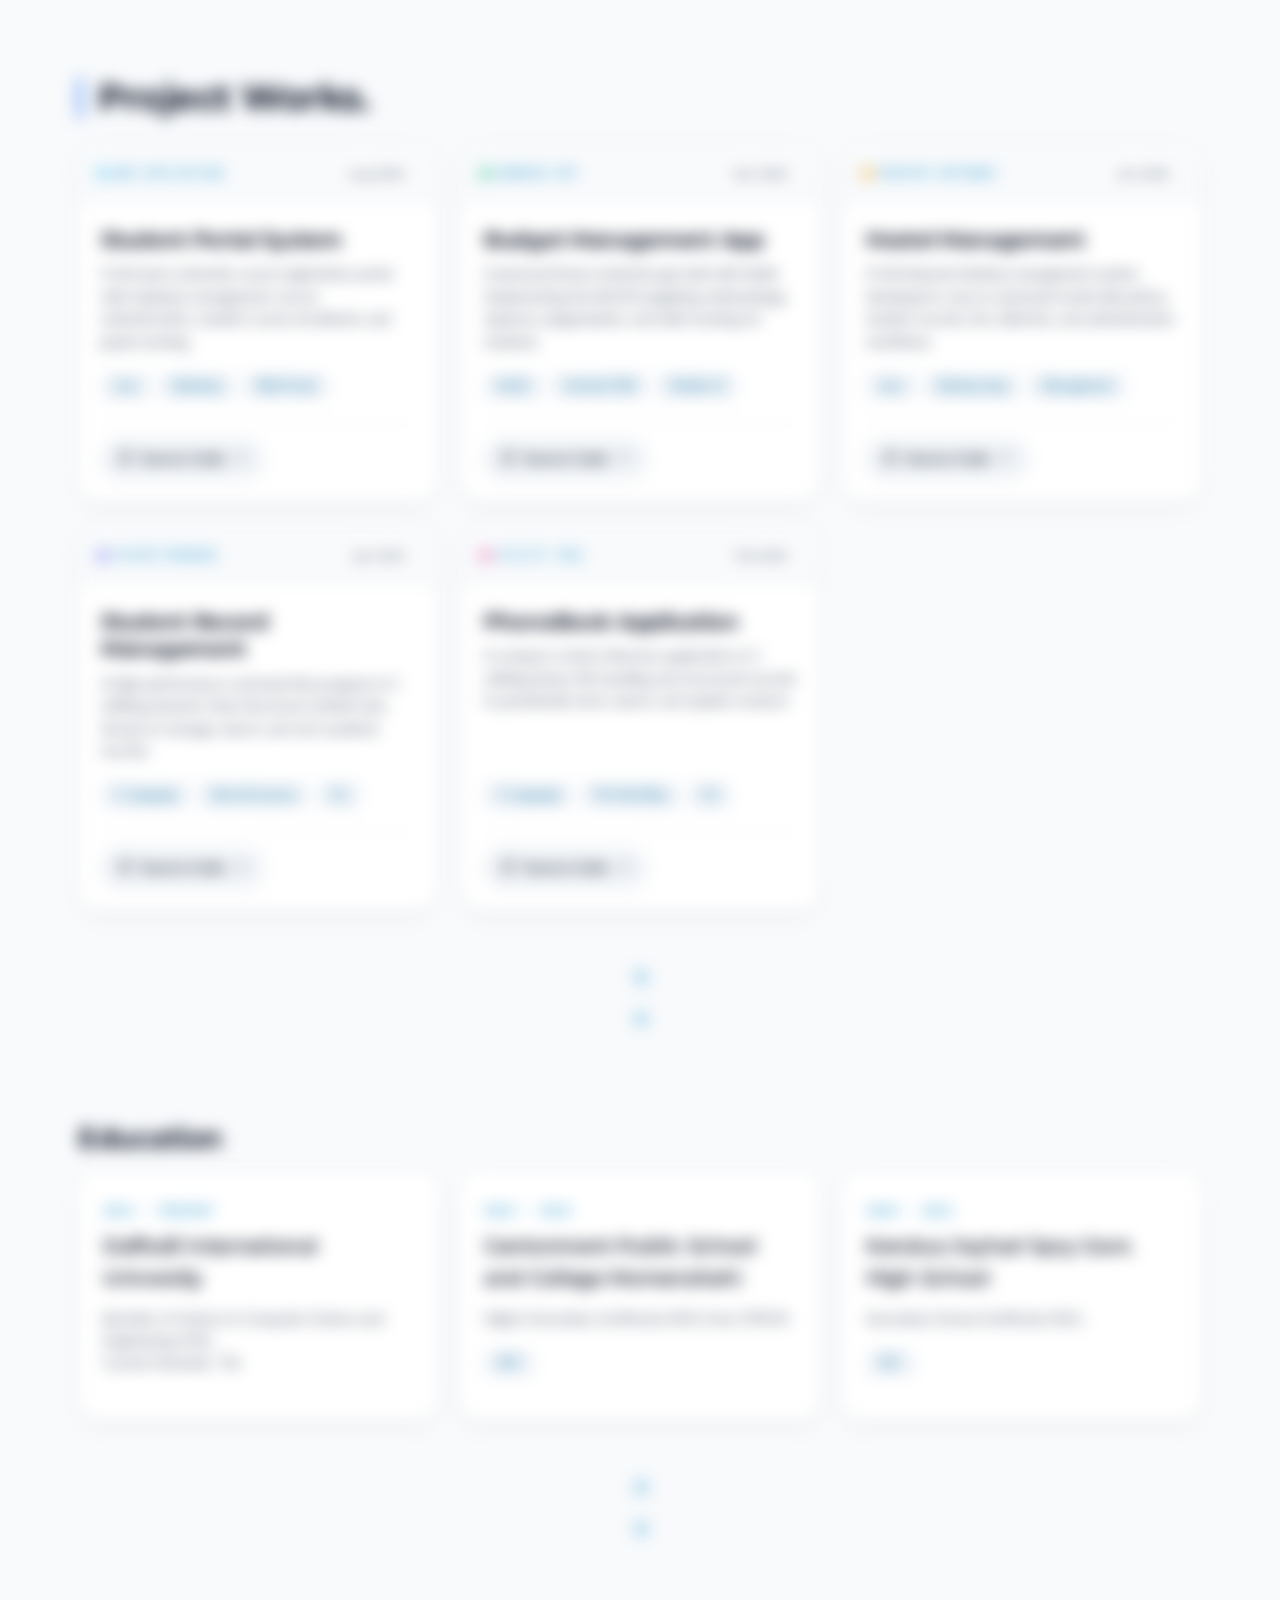
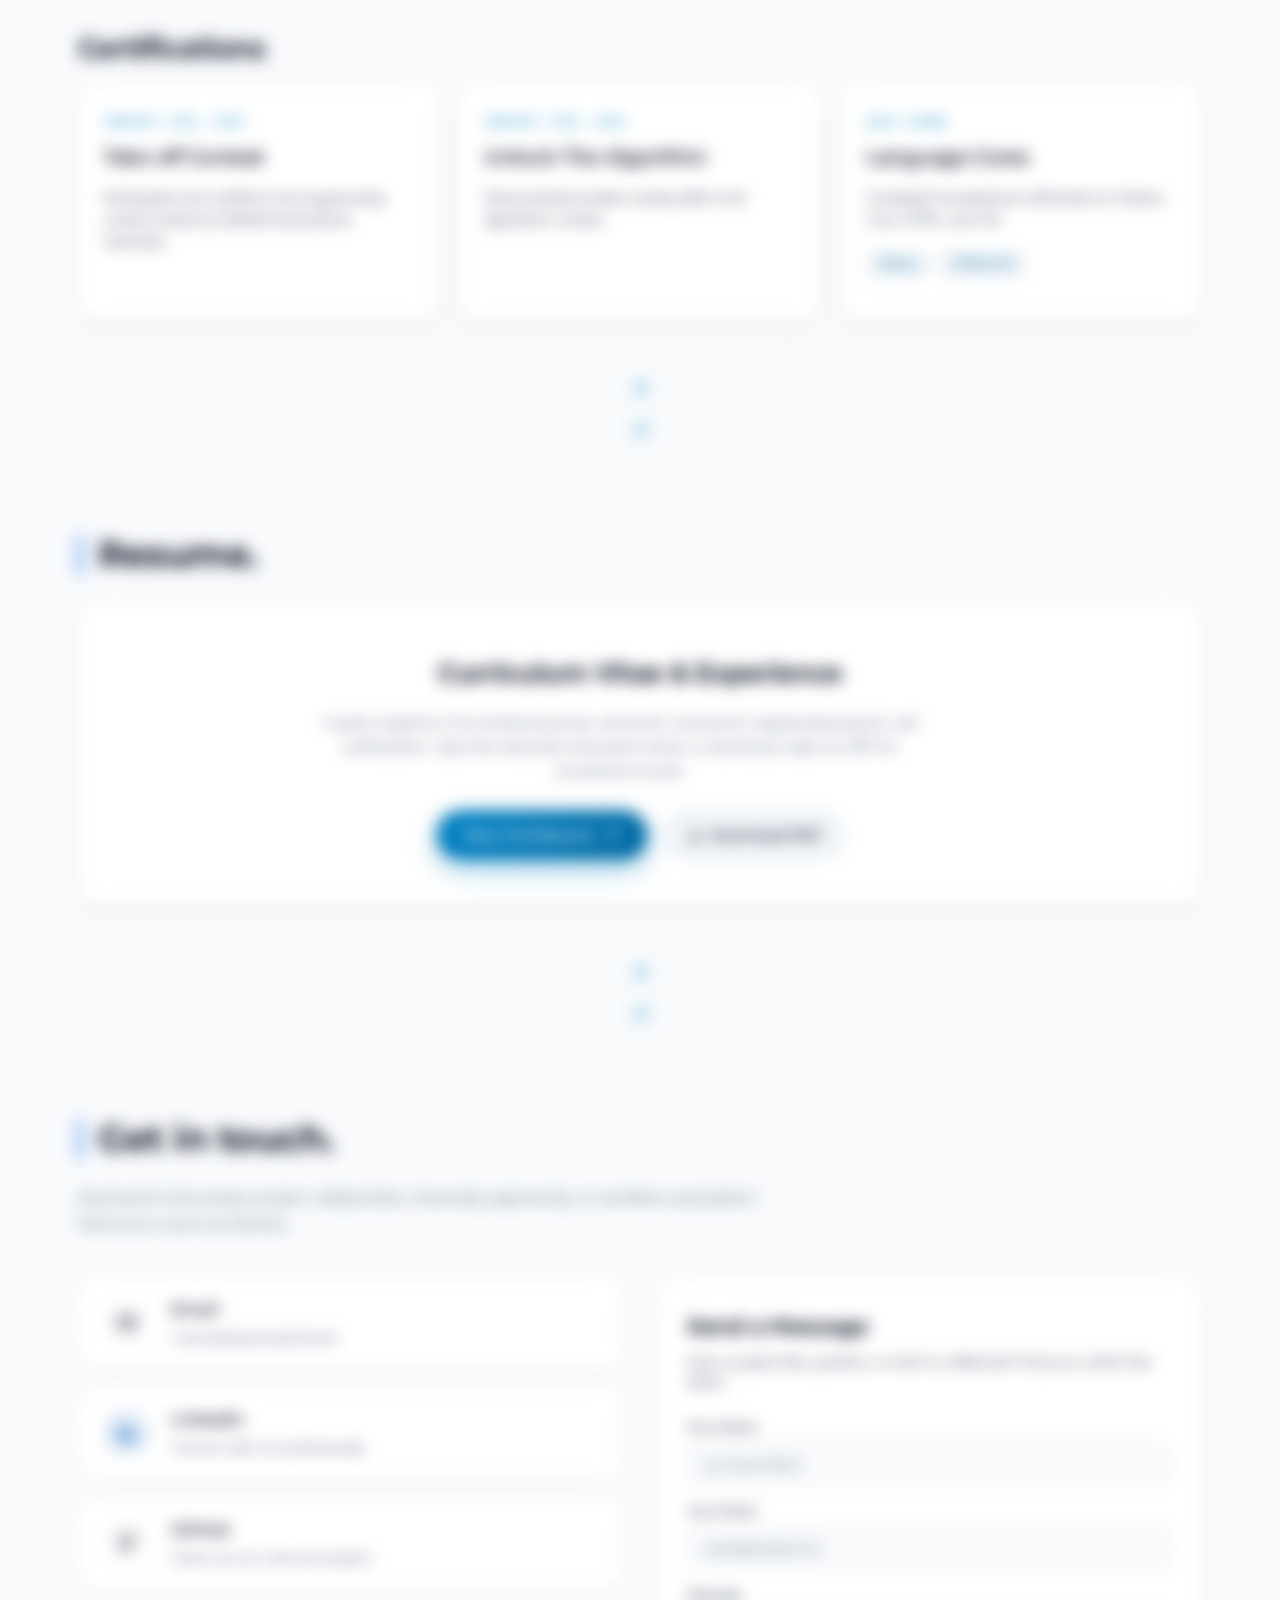
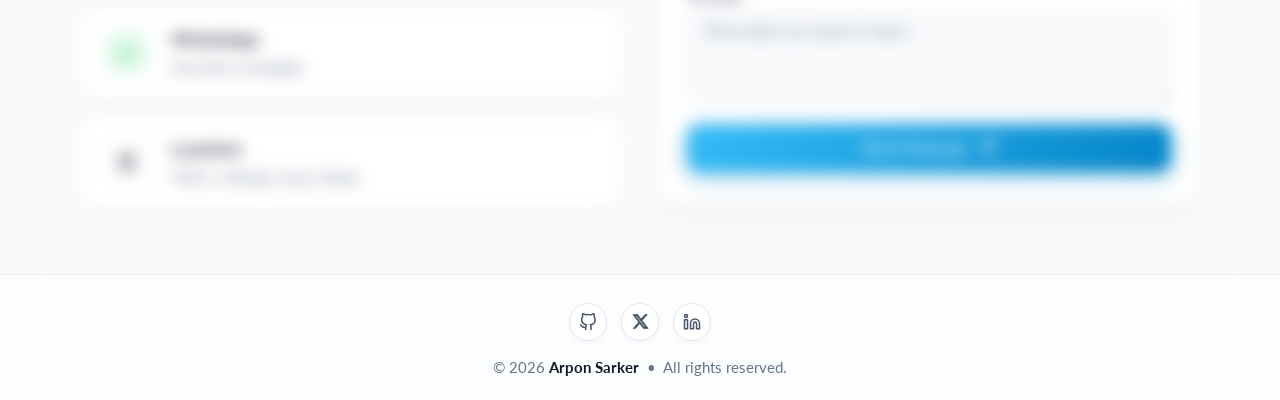
==== commit 0a6ef62e: "feat(hero): interactive macos terminal window controls with dock, animations and cleanup" ====
--- a/index.html
+++ b/index.html
@@ -107,7 +107,7 @@
     </script>
 
     <!-- Stylesheets & Fonts -->
-    <link rel="stylesheet" href="assets/css/style.css?v=5.3">
+    <link rel="stylesheet" href="assets/css/style.css?v=5.9">
     
     <!-- Streamlined High-Performance Google Fonts -->
     <link rel="preconnect" href="https://fonts.googleapis.com">
@@ -165,11 +165,6 @@
         <section id="home" class="page-section bento-grid">
             
             <div class="card intro-card physics-card scroll-reveal">
-                <div class="human-avail-pill">
-                    <span class="status-ping-dot"></span>
-                    <span>Available for internships & freelance work</span>
-                </div>
-                
                 <h2 id="hello-greet" class="changing-greet">Hello</h2>
                 <h1>I'm <span class="typing-text grad-shimmer-text"></span></h1>
                 
@@ -245,11 +240,13 @@
                     </div>
                 </div>
 
-                <div class="df-screen-card">
+                <div class="df-screen-card" id="mac-terminal-card">
                     <div class="df-screen-header">
-                        <span class="dot red"></span>
-                        <span class="dot yellow"></span>
-                        <span class="dot green"></span>
+                        <div class="mac-traffic-lights">
+                            <button class="dot red" id="mac-btn-close" aria-label="Close Terminal" title="Close (Hide temporarily)"></button>
+                            <button class="dot yellow" id="mac-btn-minimize" aria-label="Minimize Terminal" title="Minimize to Dock"></button>
+                            <button class="dot green" id="mac-btn-fullscreen" aria-label="Full Window Focus" title="Full Focus Mode"></button>
+                        </div>
                         <span class="df-screen-title">arpon@workspace ~ $</span>
                     </div>
                     <div class="df-screen-code">
@@ -258,6 +255,22 @@
                         &nbsp;&nbsp;academics: <span class="code-str">'CSE 7th Sem @ DIU'</span>,<br>
                         &nbsp;&nbsp;stack: [<span class="code-str">'n8n'</span>, <span class="code-str">'Python'</span>, <span class="code-str">'Java'</span>]<br>
                         };
+                    </div>
+                </div>
+
+                <!-- macOS Interactive Dock scoped right inside this Hero Card section -->
+                <div class="mac-dock-bar" id="mac-dock-bar" aria-label="macOS Dock">
+                    <div class="mac-dock-inner">
+                        <button class="mac-dock-item is-running" id="dock-terminal-item" aria-label="Restore Terminal Window" title="Terminal (Click to restore)">
+                            <div class="mac-dock-icon">
+                                <svg width="18" height="18" viewBox="0 0 24 24" fill="none" stroke="currentColor" stroke-width="2.2" stroke-linecap="round" stroke-linejoin="round">
+                                    <polyline points="4 17 10 11 4 5"></polyline>
+                                    <line x1="12" y1="19" x2="20" y2="19"></line>
+                                </svg>
+                            </div>
+                            <span class="mac-dock-indicator" id="dock-terminal-indicator"></span>
+                            <span class="mac-dock-tooltip">Terminal</span>
+                        </button>
                     </div>
                 </div>
             </div>
@@ -900,6 +913,6 @@
         <span id="toast-message">Email copied to clipboard!</span>
     </div>
 
-    <script src="assets/js/script.js?v=3.2"></script>
+    <script src="assets/js/script.js?v=3.5"></script>
 </body>
 </html>
--- a/assets/css/style.css
+++ b/assets/css/style.css
@@ -574,6 +574,7 @@
     inset: 0;
     pointer-events: none;
     z-index: 10;
+    transition: opacity 0.5s ease;
 }
 
 .float-tech-badge {
@@ -591,7 +592,7 @@
     border-top: 1px solid rgba(255, 255, 255, 0.35);
     box-shadow: 0 8px 24px -4px rgba(0, 0, 0, 0.55), inset 0 1px 1px rgba(255, 255, 255, 0.2);
     animation: float-around 4s ease-in-out infinite alternate;
-    transition: transform 0.3s ease;
+    transition: transform 0.5s cubic-bezier(0.16, 1, 0.3, 1), opacity 0.4s ease;
     z-index: 10;
 }
 
@@ -602,12 +603,42 @@
    - e2 (Terminal Prompt): Top-Right Corner
    - e3 (n8n Workflow): Mid-Left Orbit
    - e4 (Cloud/APIs): Mid-Right Orbit
-   - e5 (</> Code Brackets): Bottom-Left Flank (Clear of terminal code) */
+   - e5 (</> Code Brackets): Bottom-Left Flank */
 .float-tech-badge.e1 { top: 7%; left: 7%; animation-duration: 3.8s; animation-delay: 0s; color: #38BDF8; }
 .float-tech-badge.e2 { top: 7%; right: 7%; animation-duration: 4.4s; animation-delay: 0.6s; color: #10B981; }
 .float-tech-badge.e3 { top: 34%; left: 6%; animation-duration: 3.9s; animation-delay: 1.2s; color: #EA4B71; }
 .float-tech-badge.e4 { top: 34%; right: 6%; animation-duration: 4.6s; animation-delay: 0.3s; color: #F59E0B; }
 .float-tech-badge.e5 { top: 58%; right: 6%; animation-duration: 3.7s; animation-delay: 0.9s; color: #818CF8; }
+
+/* Window States effect on Tech Badges */
+/* On Minimize / Close: Badges orbit gracefully outward around expanded avatar */
+.df-illustration-card.window-minimized .float-tech-badge.e1,
+.df-illustration-card.window-closed .float-tech-badge.e1 {
+    transform: translate(-4px, 15px) scale(1.1);
+}
+.df-illustration-card.window-minimized .float-tech-badge.e2,
+.df-illustration-card.window-closed .float-tech-badge.e2 {
+    transform: translate(4px, 15px) scale(1.1);
+}
+.df-illustration-card.window-minimized .float-tech-badge.e3,
+.df-illustration-card.window-closed .float-tech-badge.e3 {
+    transform: translate(-10px, 30px) scale(1.15);
+}
+.df-illustration-card.window-minimized .float-tech-badge.e4,
+.df-illustration-card.window-closed .float-tech-badge.e4 {
+    transform: translate(10px, 30px) scale(1.15);
+}
+.df-illustration-card.window-minimized .float-tech-badge.e5,
+.df-illustration-card.window-closed .float-tech-badge.e5 {
+    transform: translate(8px, 20px) scale(1.12);
+}
+
+/* On Fullscreen: Floating badges fade out to grant clean focus to maximized terminal */
+.df-illustration-card.window-fullscreen .float-tech-badge {
+    opacity: 0;
+    transform: scale(0.6);
+    pointer-events: none;
+}
 
 body.light-mode .float-tech-badge {
     background: rgba(255, 255, 255, 0.92);
@@ -715,6 +746,7 @@
 }
 
 /* Floating Code Screen Card */
+/* Floating Code Screen Card (Interactive macOS Window) */
 .df-screen-card {
     width: 100%;
     max-width: 380px;
@@ -726,6 +758,19 @@
     z-index: 6;
     position: relative;
     backdrop-filter: blur(10px);
+    -webkit-backdrop-filter: blur(10px);
+    transition: transform 0.55s cubic-bezier(0.16, 1, 0.3, 1), 
+                opacity 0.45s ease, 
+                box-shadow 0.4s ease, 
+                filter 0.45s ease,
+                max-width 0.5s cubic-bezier(0.16, 1, 0.3, 1);
+    transform-origin: center bottom;
+}
+
+body.light-mode .df-screen-card {
+    background: rgba(255, 255, 255, 0.94);
+    border: 1px solid rgba(0, 0, 0, 0.12);
+    box-shadow: 0 16px 36px rgba(0, 0, 0, 0.12);
 }
 
 .df-screen-header {
@@ -733,37 +778,344 @@
     padding: 8px 12px;
     display: flex;
     align-items: center;
-    gap: 6px;
+    gap: 8px;
     border-bottom: 1px solid rgba(255, 255, 255, 0.06);
+    user-select: none;
+}
+
+body.light-mode .df-screen-header {
+    background: rgba(0, 0, 0, 0.03);
+    border-bottom: 1px solid rgba(0, 0, 0, 0.06);
+}
+
+.mac-traffic-lights {
+    display: flex;
+    align-items: center;
+    gap: 7px;
 }
 
 .df-screen-header .dot {
-    width: 10px;
-    height: 10px;
+    width: 12px;
+    height: 12px;
     border-radius: 50%;
-}
-
-.df-screen-header .dot.red { background: #ef4444; }
-.df-screen-header .dot.yellow { background: #f59e0b; }
-.df-screen-header .dot.green { background: #10b981; }
+    border: none;
+    outline: none;
+    padding: 0;
+    cursor: pointer;
+    position: relative;
+    display: inline-flex;
+    align-items: center;
+    justify-content: center;
+    transition: transform 0.2s cubic-bezier(0.34, 1.56, 0.64, 1), filter 0.2s ease, box-shadow 0.2s ease;
+}
+
+.df-screen-header .dot:hover {
+    transform: scale(1.18);
+}
+
+.df-screen-header .dot:active {
+    transform: scale(0.92);
+}
+
+.df-screen-header .dot.red { 
+    background: #ef4444; 
+    box-shadow: 0 0 6px rgba(239, 68, 68, 0.4);
+}
+.df-screen-header .dot.yellow { 
+    background: #f59e0b; 
+    box-shadow: 0 0 6px rgba(245, 158, 11, 0.4);
+}
+.df-screen-header .dot.green { 
+    background: #10b981; 
+    box-shadow: 0 0 6px rgba(16, 185, 129, 0.4);
+}
+
+/* Subtle icons appear on hover over macOS traffic lights */
+.df-screen-header .dot::after {
+    font-family: -apple-system, BlinkMacSystemFont, sans-serif;
+    font-size: 8px;
+    font-weight: 900;
+    line-height: 1;
+    color: rgba(0, 0, 0, 0.65);
+    opacity: 0;
+    transition: opacity 0.15s ease;
+    pointer-events: none;
+}
+.mac-traffic-lights:hover .dot.red::after { content: "×"; font-size: 10px; opacity: 1; }
+.mac-traffic-lights:hover .dot.yellow::after { content: "–"; opacity: 1; }
+.mac-traffic-lights:hover .dot.green::after { content: "+"; font-size: 9px; opacity: 1; }
 
 .df-screen-title {
     font-family: 'JetBrains Mono', monospace;
     font-size: 11px;
     color: var(--text-muted);
-    margin-left: 8px;
+    margin-left: 6px;
+    letter-spacing: 0.2px;
 }
 
 .df-screen-code {
-    padding: 12px 16px;
+    padding: 14px 18px;
     font-family: 'JetBrains Mono', monospace;
     font-size: 12.5px;
     line-height: 1.6;
     color: #E2E8F0;
+    transition: font-size 0.3s ease;
+}
+
+body.light-mode .df-screen-code {
+    color: #1E293B;
 }
 
 .code-kw { color: #f472b6; font-weight: 600; }
 .code-str { color: #38bdf8; }
+body.light-mode .code-str { color: #0284c7; }
+
+/* ----------------------------------------------------
+   macOS Window States (Close / Genie Minimize / Fullscreen)
+   ---------------------------------------------------- */
+
+/* 1. Closed state (Temporary fade + scale down vanish) */
+.df-screen-card.is-closed {
+    opacity: 0;
+    transform: scale(0.7) translateY(30px);
+    pointer-events: none;
+    filter: blur(8px);
+}
+
+/* 2. macOS Genie Effect towards bottom dock in this card */
+.df-screen-card.is-minimized {
+    transform: translateY(130px) scale(0.18, 0.08) skewX(-6deg);
+    opacity: 0;
+    filter: blur(4px);
+    pointer-events: none;
+}
+
+/* 3. Fullscreen / Focus Mode: Avatar smoothly collapses, Window expands proudly */
+.df-avatar-wrapper {
+    transition: transform 0.65s cubic-bezier(0.16, 1, 0.3, 1), 
+                opacity 0.5s cubic-bezier(0.16, 1, 0.3, 1), 
+                max-height 0.65s cubic-bezier(0.16, 1, 0.3, 1), 
+                margin 0.65s cubic-bezier(0.16, 1, 0.3, 1);
+    max-height: 220px;
+}
+
+.df-illustration-card.window-fullscreen .df-avatar-wrapper {
+    transform: scale(0.4) translateY(-40px);
+    opacity: 0;
+    max-height: 0px;
+    margin-bottom: 0px;
+    pointer-events: none;
+}
+
+.df-screen-card.is-fullscreen {
+    max-width: 95%;
+    width: 100%;
+    transform: translateY(-10px) scale(1.03);
+    box-shadow: 0 25px 50px -12px rgba(56, 189, 248, 0.35), 0 0 0 1px rgba(56, 189, 248, 0.3);
+    border-color: rgba(56, 189, 248, 0.4);
+    z-index: 20;
+}
+
+.df-screen-card.is-fullscreen .df-screen-code {
+    font-size: 13.5px;
+    padding: 20px 22px;
+}
+
+/* ----------------------------------------------------
+   Avatar Expansion & Re-centering on Terminal Minimize / Close
+   ---------------------------------------------------- */
+.df-illustration-card.window-minimized .df-avatar-wrapper,
+.df-illustration-card.window-closed .df-avatar-wrapper {
+    transform: translateY(30px) scale(1.22);
+    margin-bottom: 30px;
+}
+
+.df-illustration-card.window-minimized .df-avatar-wrapper .df-avatar-img,
+.df-illustration-card.window-closed .df-avatar-wrapper .df-avatar-img {
+    box-shadow: 0 0 55px rgba(56, 189, 248, 0.65), 0 0 20px rgba(56, 189, 248, 0.4);
+}
+
+.df-illustration-card.window-minimized .df-orbit-ring.ring-1,
+.df-illustration-card.window-closed .df-orbit-ring.ring-1 {
+    width: 220px;
+    height: 220px;
+}
+
+.df-illustration-card.window-minimized .df-orbit-ring.ring-2,
+.df-illustration-card.window-closed .df-orbit-ring.ring-2 {
+    width: 250px;
+    height: 250px;
+}
+
+/* ----------------------------------------------------
+   macOS Interactive Dock (Real-Life Sleek Mac Design)
+   ---------------------------------------------------- */
+.mac-dock-bar {
+    position: absolute;
+    bottom: 14px;
+    left: 50%;
+    transform: translateX(-50%) translateY(20px);
+    z-index: 15;
+    pointer-events: none;
+    opacity: 0;
+    transition: transform 0.45s cubic-bezier(0.16, 1, 0.3, 1), opacity 0.4s ease;
+}
+
+.mac-dock-bar.is-visible {
+    opacity: 1;
+    pointer-events: auto;
+    transform: translateX(-50%) translateY(0);
+}
+
+.mac-dock-inner {
+    display: inline-flex;
+    align-items: center;
+    justify-content: center;
+    padding: 5px 6px;
+    background: rgba(15, 23, 42, 0.82);
+    border: 1px solid rgba(255, 255, 255, 0.16);
+    border-top: 1px solid rgba(255, 255, 255, 0.4);
+    border-radius: 12px;
+    backdrop-filter: blur(20px);
+    -webkit-backdrop-filter: blur(20px);
+    box-shadow: 0 8px 20px -4px rgba(0, 0, 0, 0.5), inset 0 1px 1px rgba(255, 255, 255, 0.25);
+}
+
+body.light-mode .mac-dock-inner {
+    background: rgba(255, 255, 255, 0.88);
+    border: 1px solid rgba(0, 0, 0, 0.1);
+    box-shadow: 0 6px 16px -4px rgba(0, 0, 0, 0.12), inset 0 1px 1px rgba(255, 255, 255, 0.9);
+}
+
+.mac-dock-item {
+    position: relative;
+    background: none;
+    border: none;
+    padding: 0;
+    margin: 0;
+    cursor: pointer;
+    display: inline-flex;
+    flex-direction: column;
+    align-items: center;
+    justify-content: center;
+    outline: none;
+    transition: transform 0.25s cubic-bezier(0.34, 1.56, 0.64, 1);
+}
+
+.mac-dock-item:hover {
+    transform: translateY(-2px) scale(1.08);
+}
+
+.mac-dock-item:active {
+    transform: translateY(0) scale(0.96);
+}
+
+.mac-dock-icon {
+    width: 26px;
+    height: 26px;
+    border-radius: 6.5px;
+    background: linear-gradient(135deg, #1e293b 0%, #090e1a 100%);
+    border: 1px solid rgba(255, 255, 255, 0.16);
+    display: flex;
+    align-items: center;
+    justify-content: center;
+    color: #38BDF8;
+    box-shadow: 0 2px 6px rgba(0, 0, 0, 0.35);
+    transition: all 0.3s ease;
+}
+
+.mac-dock-icon svg {
+    width: 13px;
+    height: 13px;
+    display: block;
+}
+
+body.light-mode .mac-dock-icon {
+    background: linear-gradient(135deg, #ffffff 0%, #f1f5f9 100%);
+    border: 1px solid rgba(0, 0, 0, 0.08);
+    color: #0284c7;
+    box-shadow: 0 2px 6px rgba(0, 0, 0, 0.08);
+}
+
+.mac-dock-item:hover .mac-dock-icon {
+    box-shadow: 0 4px 12px -2px rgba(56, 189, 248, 0.45);
+    border-color: rgba(56, 189, 248, 0.6);
+}
+
+/* Authentic macOS Indicator Dot: Perfectly positioned with balanced top/bottom margin */
+.mac-dock-indicator {
+    position: absolute;
+    bottom: -3px;
+    left: 50%;
+    transform: translateX(-50%);
+    width: 2.5px;
+    height: 2.5px;
+    border-radius: 50%;
+    background: transparent;
+    transition: all 0.3s ease;
+}
+
+.mac-dock-item.is-running .mac-dock-indicator {
+    background: rgba(255, 255, 255, 0.7);
+}
+
+body.light-mode .mac-dock-item.is-running .mac-dock-indicator {
+    background: rgba(15, 23, 42, 0.55);
+}
+
+.mac-dock-item.is-minimized .mac-dock-indicator {
+    background: #38BDF8;
+}
+
+body.light-mode .mac-dock-item.is-minimized .mac-dock-indicator {
+    background: #0284c7;
+}
+
+/* Dock Tooltip (macOS style pill above icon) */
+.mac-dock-tooltip {
+    position: absolute;
+    bottom: 46px;
+    background: rgba(15, 23, 42, 0.95);
+    color: #f8fafc;
+    border: 1px solid rgba(255, 255, 255, 0.16);
+    padding: 3px 8px;
+    border-radius: 6px;
+    font-size: 10.5px;
+    font-family: -apple-system, BlinkMacSystemFont, "Segoe UI", Roboto, sans-serif;
+    font-weight: 500;
+    letter-spacing: 0.2px;
+    white-space: nowrap;
+    opacity: 0;
+    pointer-events: none;
+    transform: translateY(4px);
+    transition: opacity 0.2s ease, transform 0.2s ease;
+    box-shadow: 0 6px 14px rgba(0, 0, 0, 0.4);
+}
+
+body.light-mode .mac-dock-tooltip {
+    background: rgba(255, 255, 255, 0.96);
+    color: #0f172a;
+    border-color: rgba(0, 0, 0, 0.1);
+    box-shadow: 0 4px 12px rgba(0, 0, 0, 0.12);
+}
+
+.mac-dock-item:hover .mac-dock-tooltip {
+    opacity: 1;
+    transform: translateY(0);
+}
+
+/* macOS Bounce Animation */
+@keyframes mac-dock-bounce {
+    0%, 100% { transform: translateY(0); }
+    30% { transform: translateY(-12px); }
+    50% { transform: translateY(0); }
+    70% { transform: translateY(-6px); }
+    85% { transform: translateY(0); }
+}
+
+.mac-dock-item.bounce {
+    animation: mac-dock-bounce 0.75s ease;
+}
 
 /* DeveloperFolio "What I Do" Styles */
 .section-lead-text {
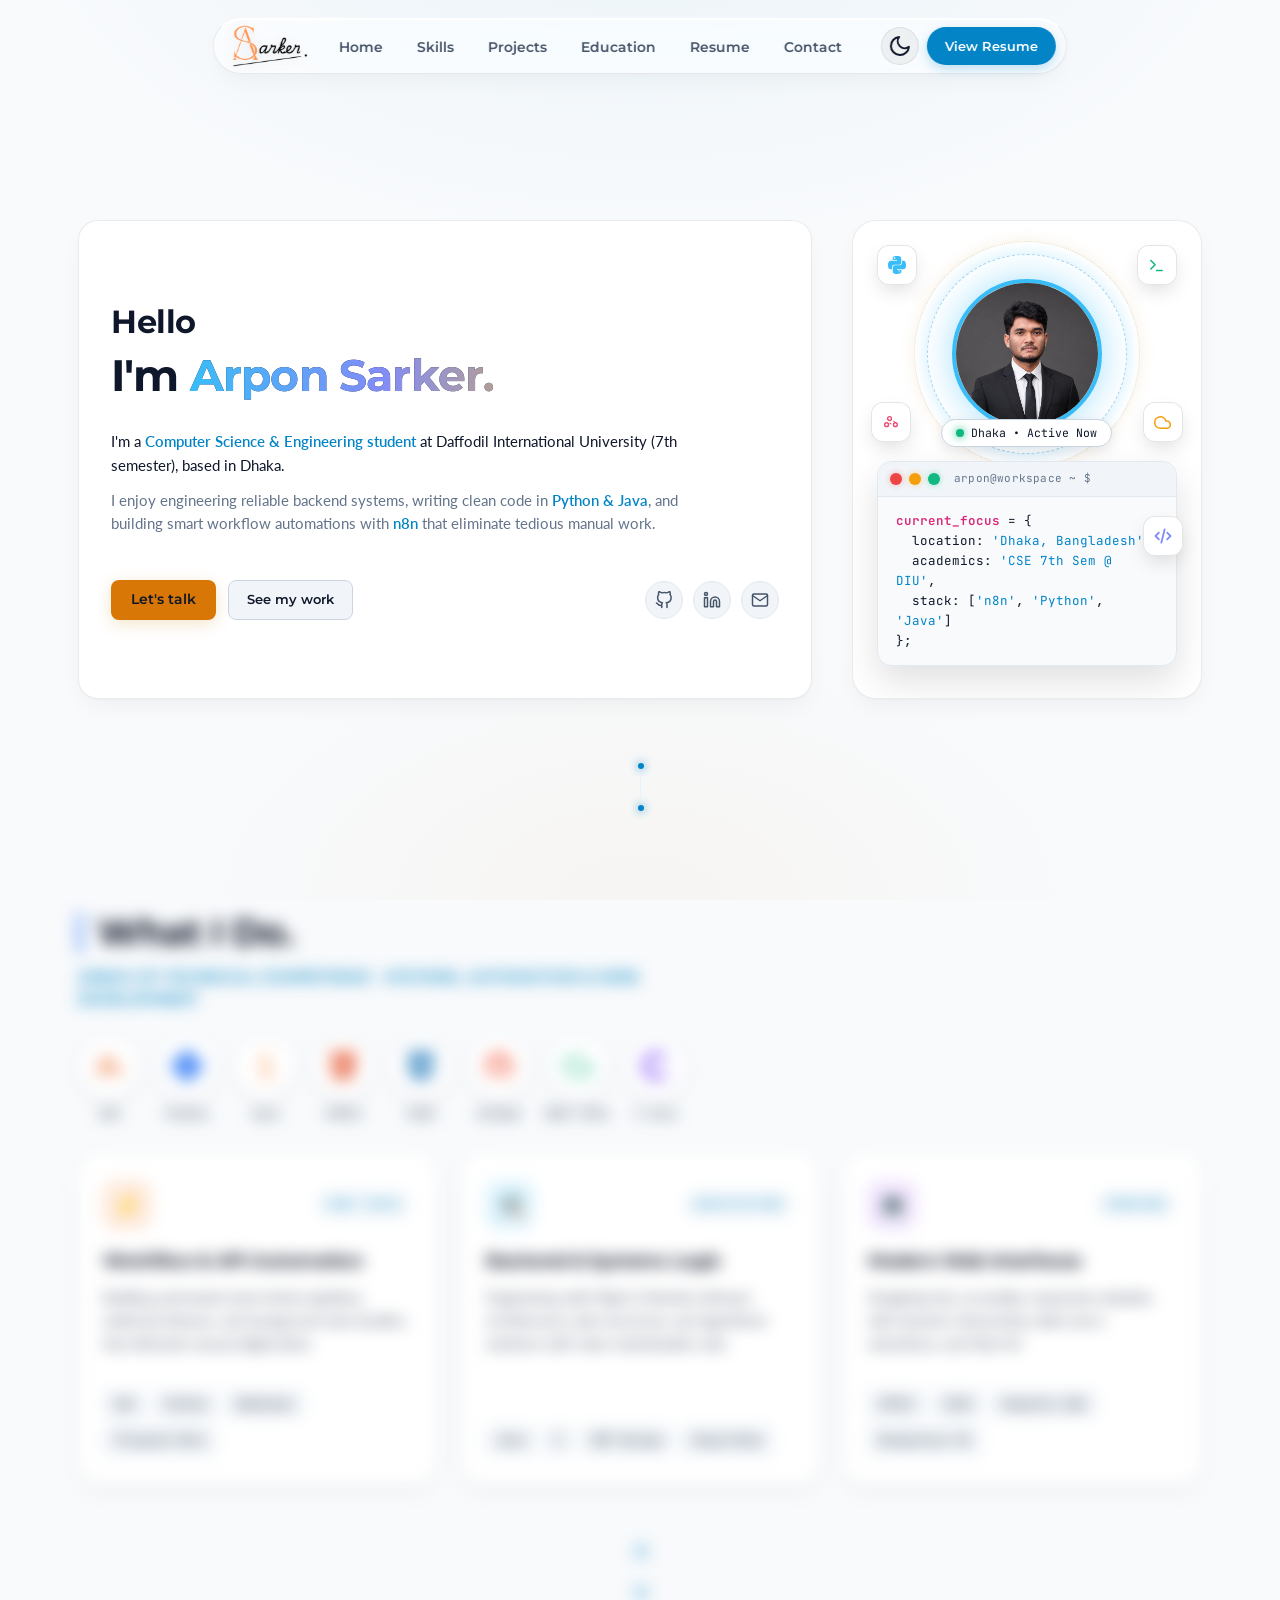
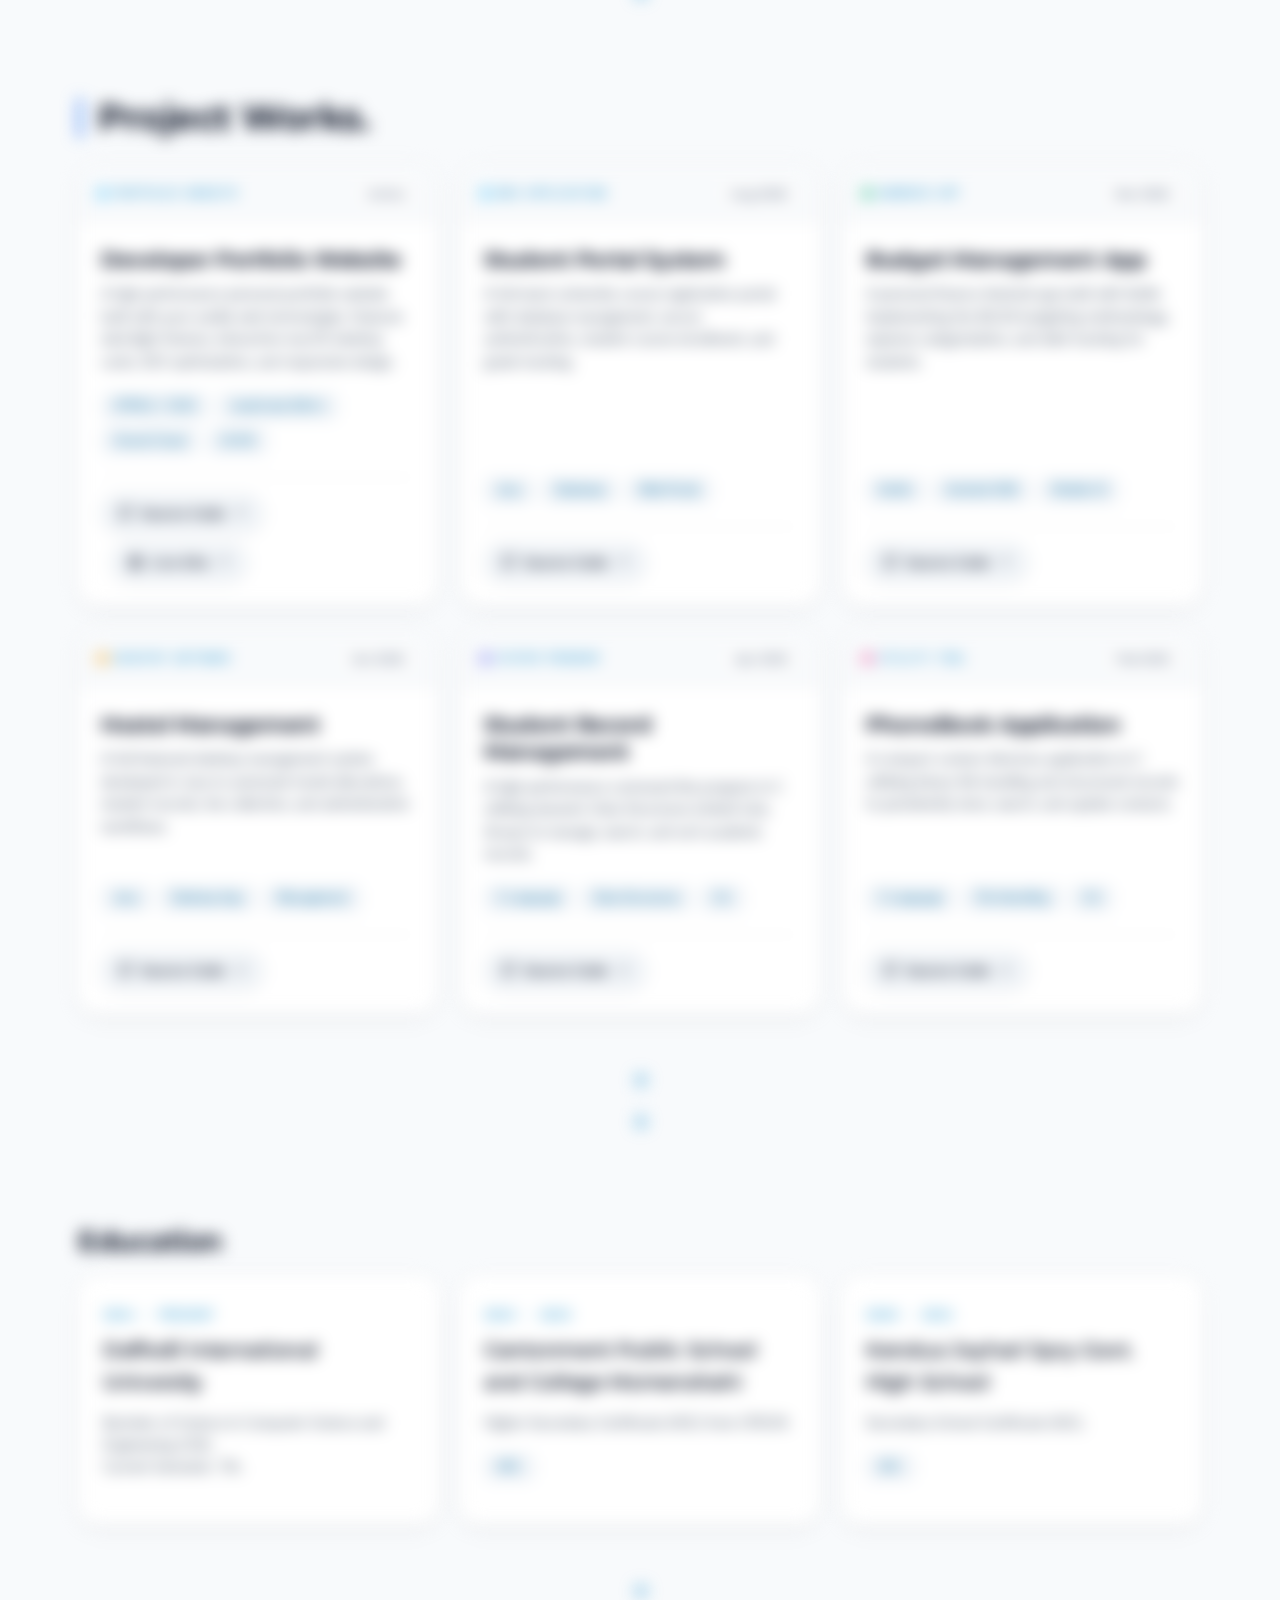
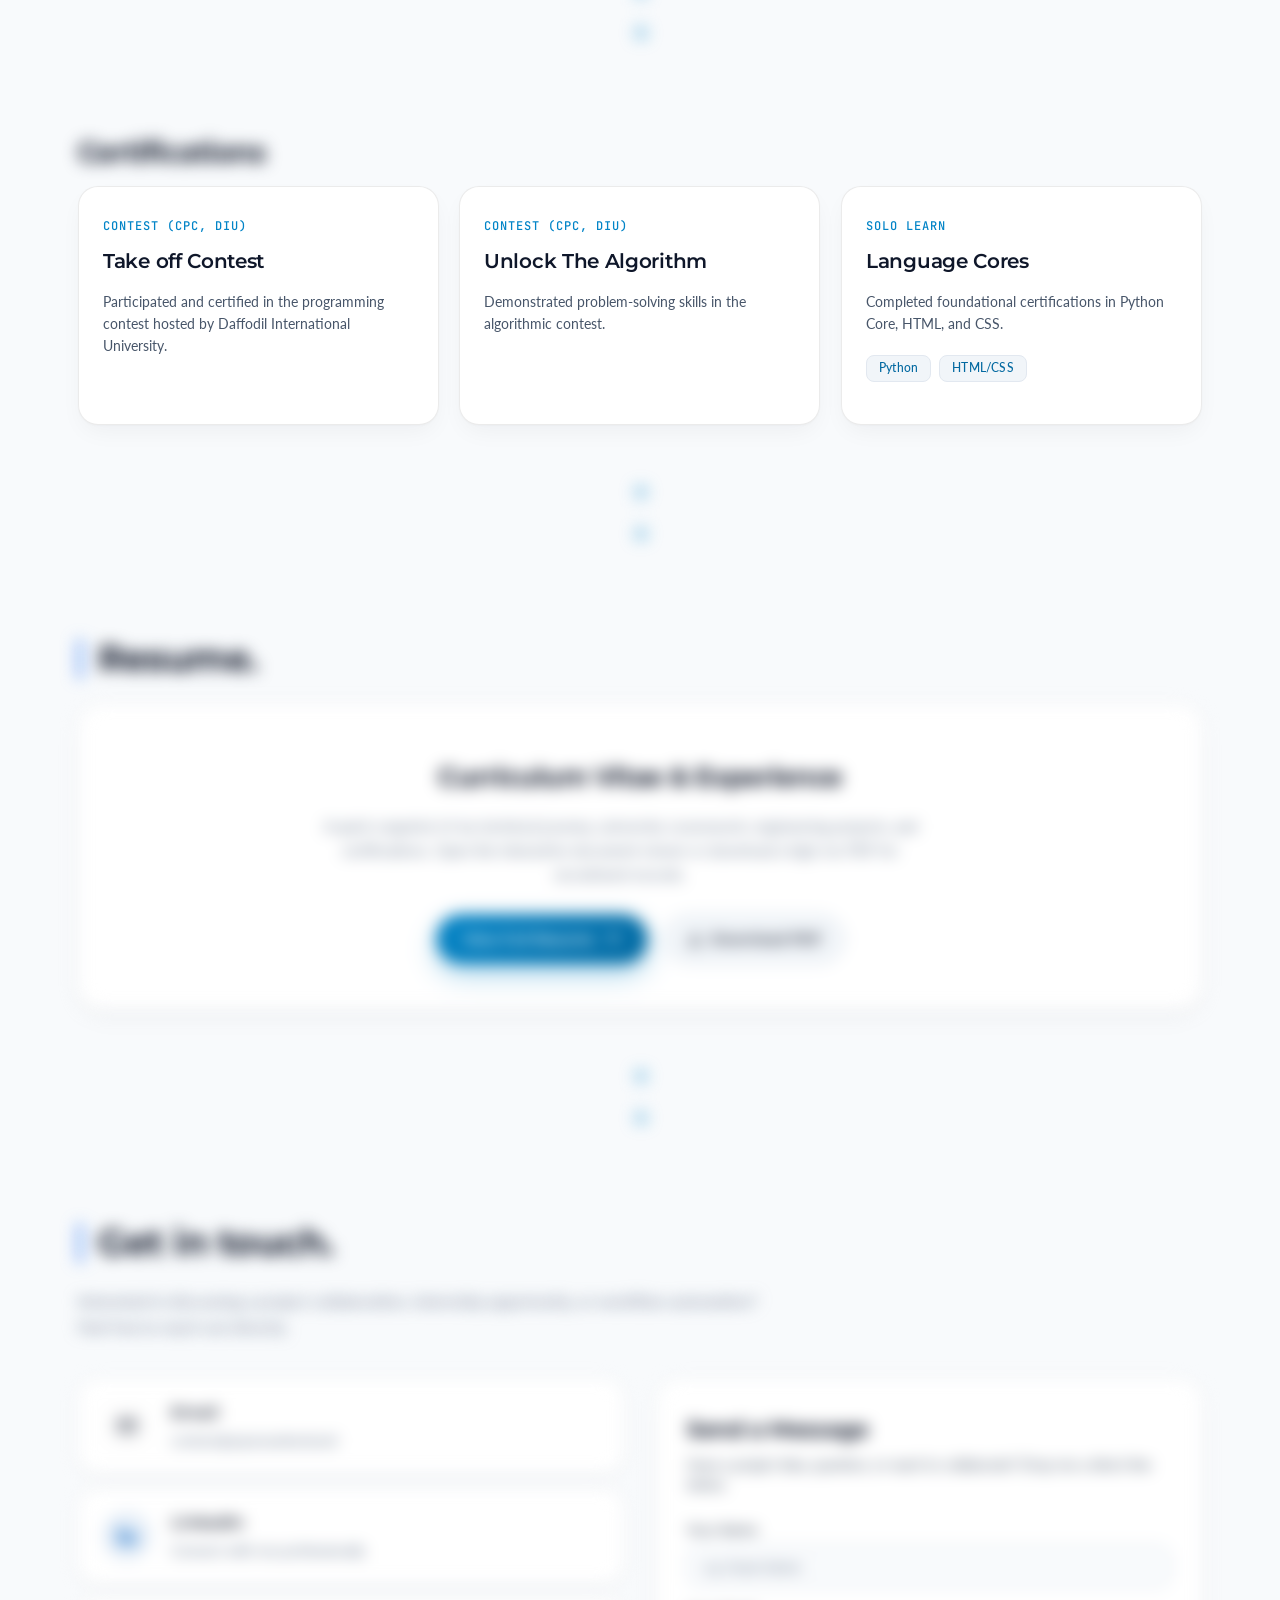
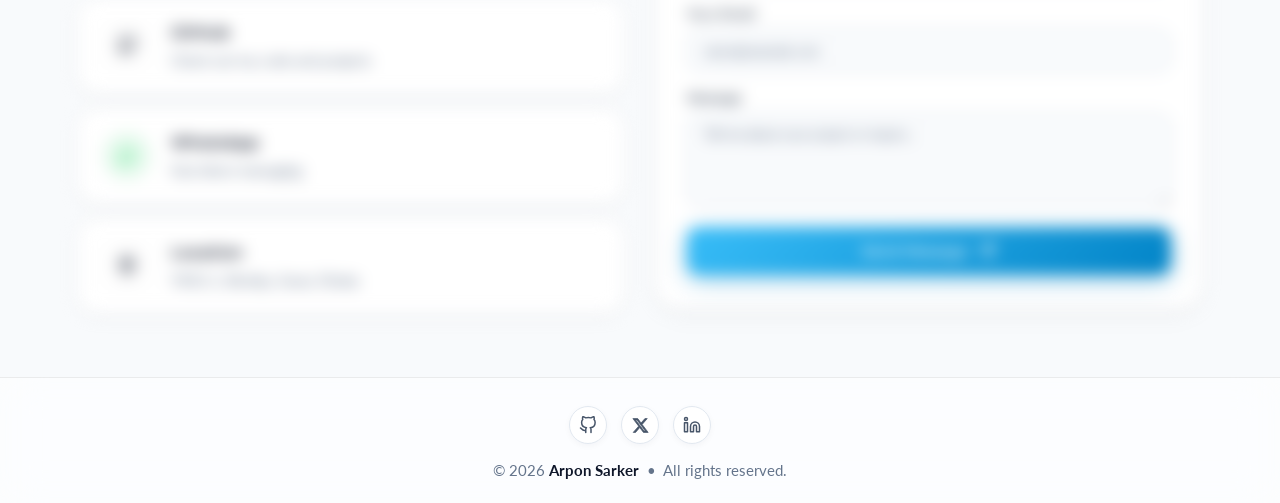
==== commit 27068765: "feat(projects): add Developer Portfolio Website to projects showcase" ====
--- a/index.html
+++ b/index.html
@@ -545,6 +545,39 @@
                 </div>
                 -->
 
+                <!-- 0. Personal Portfolio Website (Current) -->
+                <div class="project-card scroll-reveal">
+                    <div class="project-header-bar">
+                        <div class="project-type-badge">
+                            <span class="project-dot" style="background: #38BDF8; box-shadow: 0 0 8px #38BDF8;"></span>
+                            Portfolio Website
+                        </div>
+                        <span class="project-date">Active</span>
+                    </div>
+                    <div class="project-content">
+                        <h3><a href="https://arponsarker.bond" target="_blank" rel="noopener noreferrer" class="project-title-link">Developer Portfolio Website</a></h3>
+                        <p class="text-muted">A high-performance personal portfolio website built with pure vanilla web technologies. Features dark/light themes, interactive macOS desktop cards, SEO optimization, and responsive design.</p>
+                        <div class="tags">
+                            <span class="tag">HTML5 / CSS3</span>
+                            <span class="tag">JavaScript (ES6+)</span>
+                            <span class="tag">Oracle Cloud</span>
+                            <span class="tag">UI/UX</span>
+                        </div>
+                        <div class="project-footer-actions">
+                            <a href="https://github.com/8arpon/arpon-portfolio" target="_blank" rel="noopener noreferrer" class="project-action-btn">
+                                <svg width="15" height="15" viewBox="0 0 24 24" fill="none" stroke="currentColor" stroke-width="2" stroke-linecap="round" stroke-linejoin="round"><path d="M9 19c-5 1.5-5-2.5-7-3m14 6v-3.87a3.37 3.37 0 0 0-.94-2.61c3.14-.35 6.44-1.54 6.44-7A5.44 5.44 0 0 0 20 4.77 5.07 5.07 0 0 0 19.91 1S18.73.65 16 2.48a13.38 13.38 0 0 0-7 0C6.27.65 5.09 1 5.09 1A5.07 5.07 0 0 0 5 4.77a5.44 5.44 0 0 0-1.5 3.78c0 5.42 3.3 6.61 6.44 7A3.37 3.37 0 0 0 9 18.13V22"></path></svg>
+                                <span>Source Code</span>
+                                <svg class="arrow-icon" width="14" height="14" viewBox="0 0 24 24" fill="none" stroke="currentColor" stroke-width="2" stroke-linecap="round" stroke-linejoin="round"><line x1="7" y1="17" x2="17" y2="7"></line><polyline points="7 7 17 7 17 17"></polyline></svg>
+                            </a>
+                            <a href="https://arponsarker.bond" target="_blank" rel="noopener noreferrer" class="project-action-btn" style="margin-left: 10px;">
+                                <svg width="15" height="15" viewBox="0 0 24 24" fill="none" stroke="currentColor" stroke-width="2" stroke-linecap="round" stroke-linejoin="round"><circle cx="12" cy="12" r="10"></circle><line x1="2" y1="12" x2="22" y2="12"></line><path d="M12 2a15.3 15.3 0 0 1 4 10 15.3 15.3 0 0 1-4 10 15.3 15.3 0 0 1-4-10 15.3 15.3 0 0 1 4-10z"></path></svg>
+                                <span>Live Site</span>
+                                <svg class="arrow-icon" width="14" height="14" viewBox="0 0 24 24" fill="none" stroke="currentColor" stroke-width="2" stroke-linecap="round" stroke-linejoin="round"><line x1="7" y1="17" x2="17" y2="7"></line><polyline points="7 7 17 7 17 17"></polyline></svg>
+                            </a>
+                        </div>
+                    </div>
+                </div>
+
                 <!-- 1. Student Course Registration Portal (August 2026) -->
                 <div class="project-card scroll-reveal">
                     <div class="project-header-bar">
--- a/assets/css/style.css
+++ b/assets/css/style.css
@@ -557,12 +557,12 @@
 /* DeveloperFolio Hero Illustration Card & Animated Avatar Orbit */
 .df-illustration-card {
     position: relative;
-    padding: 30px 24px !important;
+    padding: 48px 24px 32px 24px !important;
     display: flex;
     flex-direction: column;
     align-items: center;
     justify-content: center;
-    min-height: 440px;
+    min-height: 470px;
     background: radial-gradient(circle at 50% 35%, rgba(56, 189, 248, 0.12), transparent 70%), #111B2E;
     border-radius: 24px;
     overflow: hidden;
@@ -604,11 +604,11 @@
    - e3 (n8n Workflow): Mid-Left Orbit
    - e4 (Cloud/APIs): Mid-Right Orbit
    - e5 (</> Code Brackets): Bottom-Left Flank */
-.float-tech-badge.e1 { top: 7%; left: 7%; animation-duration: 3.8s; animation-delay: 0s; color: #38BDF8; }
-.float-tech-badge.e2 { top: 7%; right: 7%; animation-duration: 4.4s; animation-delay: 0.6s; color: #10B981; }
-.float-tech-badge.e3 { top: 34%; left: 6%; animation-duration: 3.9s; animation-delay: 1.2s; color: #EA4B71; }
-.float-tech-badge.e4 { top: 34%; right: 6%; animation-duration: 4.6s; animation-delay: 0.3s; color: #F59E0B; }
-.float-tech-badge.e5 { top: 58%; right: 6%; animation-duration: 3.7s; animation-delay: 0.9s; color: #818CF8; }
+.float-tech-badge.e1 { top: 24px; left: 24px; animation-duration: 3.8s; animation-delay: 0s; color: #38BDF8; }
+.float-tech-badge.e2 { top: 24px; right: 24px; animation-duration: 4.4s; animation-delay: 0.6s; color: #10B981; }
+.float-tech-badge.e3 { top: 38%; left: 18px; animation-duration: 3.9s; animation-delay: 1.2s; color: #EA4B71; }
+.float-tech-badge.e4 { top: 38%; right: 18px; animation-duration: 4.6s; animation-delay: 0.3s; color: #F59E0B; }
+.float-tech-badge.e5 { top: 62%; right: 18px; animation-duration: 3.7s; animation-delay: 0.9s; color: #818CF8; }
 
 /* Window States effect on Tech Badges */
 /* On Minimize / Close: Badges orbit gracefully outward around expanded avatar */
@@ -874,12 +874,69 @@
    macOS Window States (Close / Genie Minimize / Fullscreen)
    ---------------------------------------------------- */
 
-/* 1. Closed state (Temporary fade + scale down vanish) */
+/* 1. Terminal Fast Roll-Up / Fold (Sleek Shutter Roll-up to Header) */
+.df-screen-card.is-closing {
+    animation: terminal-roll-up 0.48s cubic-bezier(0.4, 0, 0.2, 1) forwards;
+    transform-origin: top center;
+    pointer-events: none;
+}
+
+.df-screen-card.is-unrolling {
+    animation: terminal-unroll 0.46s cubic-bezier(0.16, 1, 0.3, 1) forwards;
+    transform-origin: top center;
+}
+
 .df-screen-card.is-closed {
-    opacity: 0;
-    transform: scale(0.7) translateY(30px);
+    opacity: 0 !important;
+    visibility: hidden;
     pointer-events: none;
-    filter: blur(8px);
+    transform: scaleY(0) translateY(-20px);
+}
+
+@keyframes terminal-roll-up {
+    0% {
+        transform: scaleY(1) translateY(0);
+        opacity: 1;
+        filter: blur(0px);
+    }
+    40% {
+        /* Bottom curls upward smoothly like a window blind / shutter */
+        transform: scaleY(0.65) translateY(-5px);
+        opacity: 0.95;
+    }
+    80% {
+        /* Rapidly compresses upward into the title bar */
+        transform: scaleY(0.18) translateY(-14px);
+        opacity: 0.6;
+        filter: blur(1px);
+    }
+    100% {
+        transform: scaleY(0) translateY(-20px);
+        opacity: 0;
+        filter: blur(2px);
+    }
+}
+
+@keyframes terminal-unroll {
+    0% {
+        transform: scaleY(0) translateY(-20px);
+        opacity: 0;
+        filter: blur(2px);
+    }
+    30% {
+        transform: scaleY(0.3) translateY(-10px);
+        opacity: 0.7;
+    }
+    75% {
+        transform: scaleY(1.04) translateY(2px);
+        opacity: 0.98;
+        filter: blur(0px);
+    }
+    100% {
+        transform: scaleY(1) translateY(0);
+        opacity: 1;
+        filter: blur(0px);
+    }
 }
 
 /* 2. macOS Genie Effect towards bottom dock in this card */
@@ -926,8 +983,8 @@
    ---------------------------------------------------- */
 .df-illustration-card.window-minimized .df-avatar-wrapper,
 .df-illustration-card.window-closed .df-avatar-wrapper {
-    transform: translateY(30px) scale(1.22);
-    margin-bottom: 30px;
+    transform: translateY(16px) scale(1.22);
+    margin-bottom: 24px;
 }
 
 .df-illustration-card.window-minimized .df-avatar-wrapper .df-avatar-img,
@@ -1783,7 +1840,9 @@
 /* Action button row at bottom of card */
 .project-footer-actions {
     display: flex;
-    align-items: center;
+    flex-wrap: wrap;
+    align-items: center;
+    gap: 10px;
     border-top: 1px solid rgba(255, 255, 255, 0.06);
     padding-top: 16px;
     margin-top: 4px;
@@ -3178,25 +3237,54 @@
         padding: 24px;
     }
     .df-illustration-card {
-        min-height: 380px;
-        padding: 24px 16px !important;
+        min-height: 400px;
+        padding: 40px 16px 24px 16px !important;
     }
     .df-avatar-wrapper {
-        width: 140px;
-        height: 140px;
-        margin-bottom: 18px;
+        width: 130px;
+        height: 130px;
+        margin-top: 12px;
+        margin-bottom: 22px;
     }
     .df-avatar-img {
-        width: 125px;
-        height: 125px;
+        width: 115px;
+        height: 115px;
     }
     .df-orbit-ring.ring-1 {
-        width: 165px;
-        height: 165px;
+        width: 150px;
+        height: 150px;
     }
     .df-orbit-ring.ring-2 {
-        width: 190px;
-        height: 190px;
+        width: 176px;
+        height: 176px;
+    }
+    .float-tech-badge {
+        width: 34px;
+        height: 34px;
+        border-radius: 10px;
+    }
+    .float-tech-badge svg {
+        transform: scale(0.85);
+    }
+    .float-tech-badge.e1 { top: 12px; left: 12px; }
+    .float-tech-badge.e2 { top: 12px; right: 12px; }
+    .float-tech-badge.e3 { top: 38%; left: 10px; }
+    .float-tech-badge.e4 { top: 38%; right: 10px; }
+    .float-tech-badge.e5 { top: 62%; right: 10px; }
+    .df-illustration-card.window-minimized .df-avatar-wrapper,
+    .df-illustration-card.window-closed .df-avatar-wrapper {
+        transform: translateY(16px) scale(1.15);
+        margin-bottom: 24px;
+    }
+    .df-illustration-card.window-minimized .df-orbit-ring.ring-1,
+    .df-illustration-card.window-closed .df-orbit-ring.ring-1 {
+        width: 175px;
+        height: 175px;
+    }
+    .df-illustration-card.window-minimized .df-orbit-ring.ring-2,
+    .df-illustration-card.window-closed .df-orbit-ring.ring-2 {
+        width: 200px;
+        height: 200px;
     }
     .df-tech-icons-wrap {
         justify-content: center;
@@ -3362,6 +3450,30 @@
         justify-content: center; 
         box-sizing: border-box;
     }
+    
+    .df-illustration-card {
+        padding: 44px 14px 22px 14px !important;
+    }
+    .df-avatar-wrapper {
+        width: 120px;
+        height: 120px;
+        margin-top: 14px;
+        margin-bottom: 20px;
+    }
+    .df-avatar-img {
+        width: 105px;
+        height: 105px;
+    }
+    .df-orbit-ring.ring-1 {
+        width: 138px;
+        height: 138px;
+    }
+    .df-orbit-ring.ring-2 {
+        width: 160px;
+        height: 160px;
+    }
+    .float-tech-badge.e1 { top: 10px; left: 10px; }
+    .float-tech-badge.e2 { top: 10px; right: 10px; }
 }
 
 @media (max-width: 380px) {
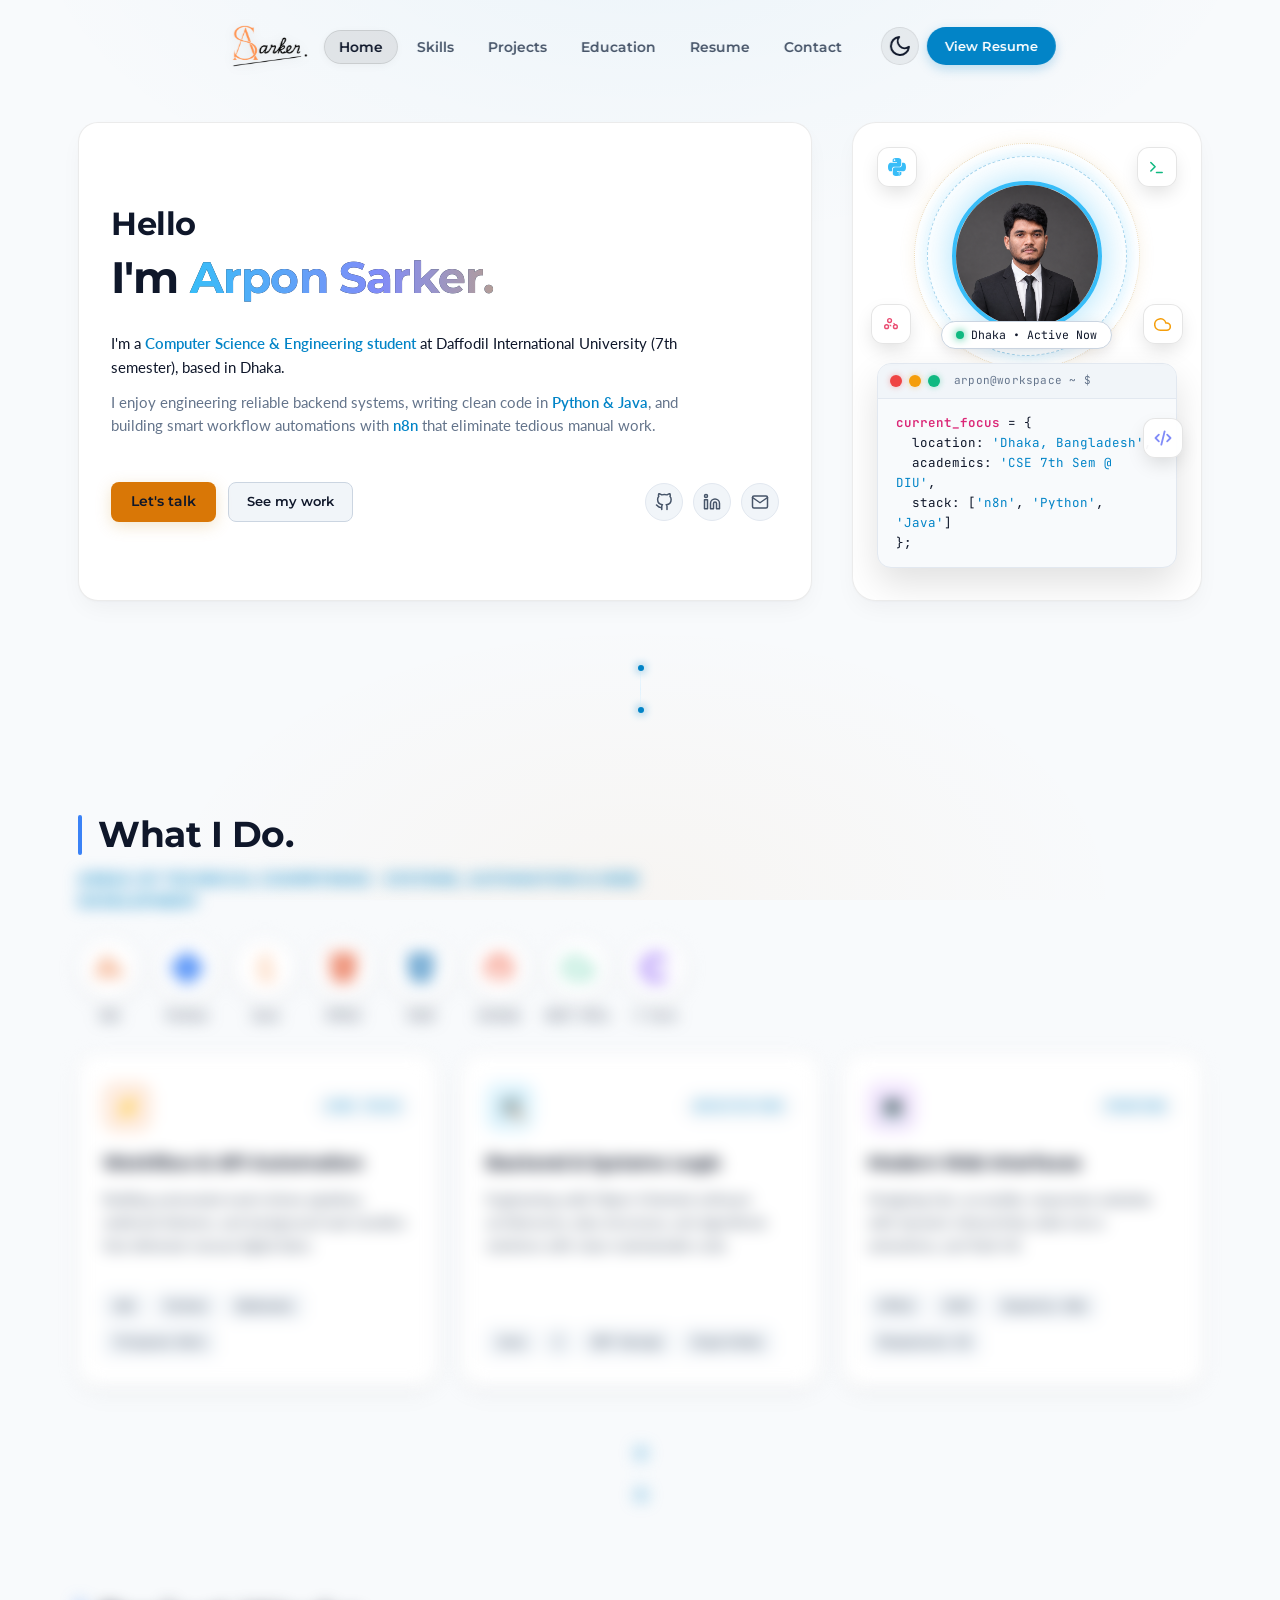
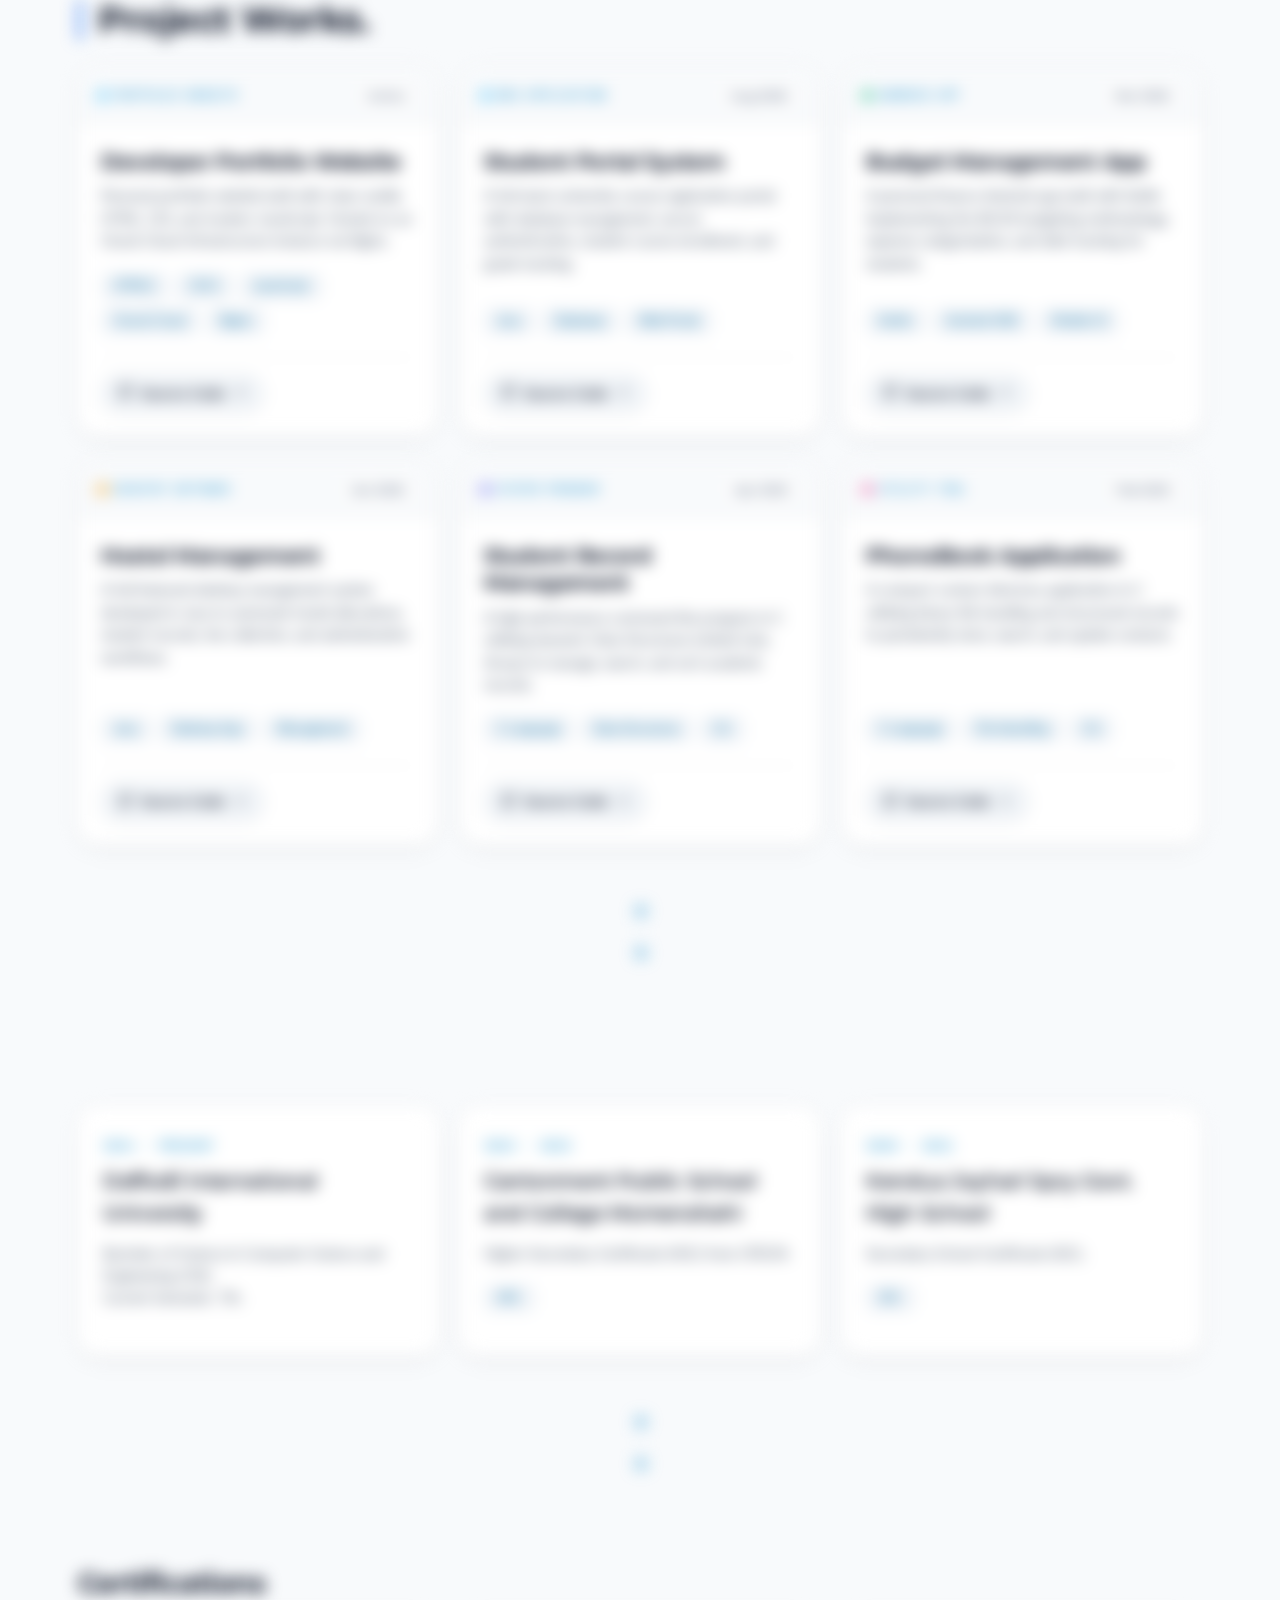
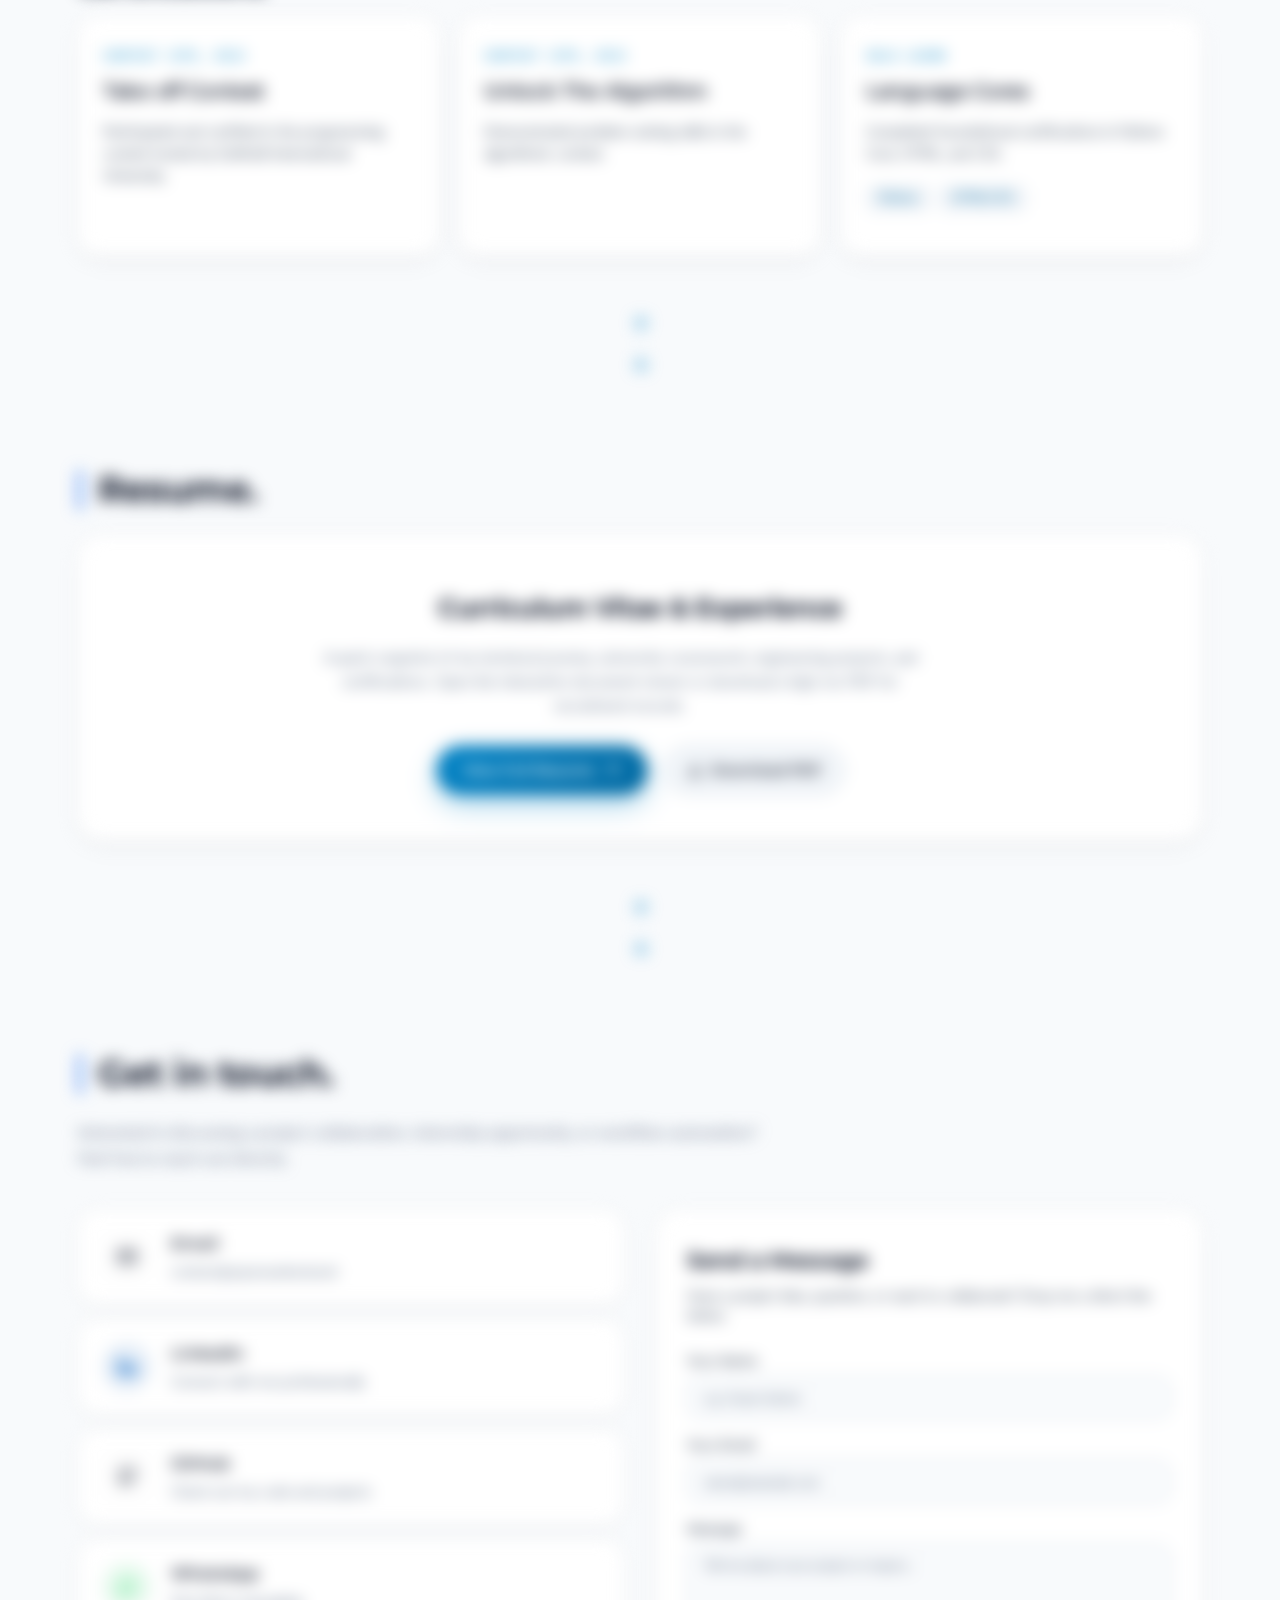
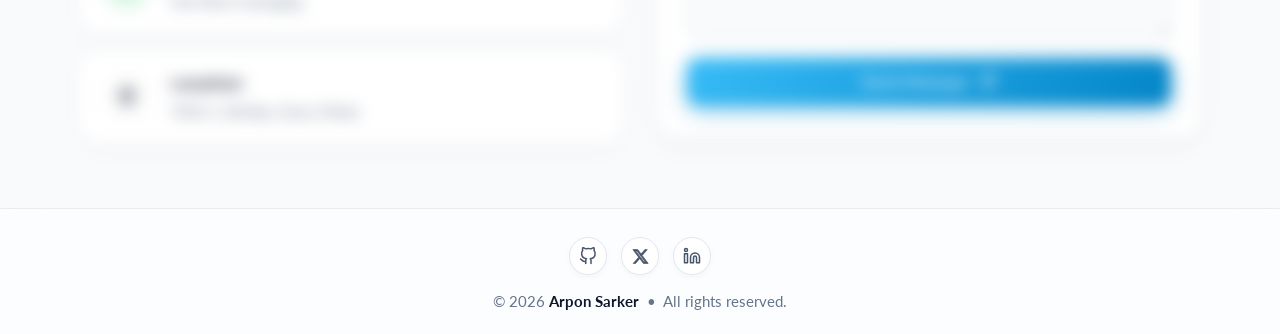
==== commit c2091359: "style(ui): refine navbar scroll transitions and update portfolio project card" ====
--- a/index.html
+++ b/index.html
@@ -107,7 +107,7 @@
     </script>
 
     <!-- Stylesheets & Fonts -->
-    <link rel="stylesheet" href="assets/css/style.css?v=5.9">
+    <link rel="stylesheet" href="assets/css/style.css?v=6.0">
     
     <!-- Streamlined High-Performance Google Fonts -->
     <link rel="preconnect" href="https://fonts.googleapis.com">
@@ -555,23 +555,19 @@
                         <span class="project-date">Active</span>
                     </div>
                     <div class="project-content">
-                        <h3><a href="https://arponsarker.bond" target="_blank" rel="noopener noreferrer" class="project-title-link">Developer Portfolio Website</a></h3>
-                        <p class="text-muted">A high-performance personal portfolio website built with pure vanilla web technologies. Features dark/light themes, interactive macOS desktop cards, SEO optimization, and responsive design.</p>
-                        <div class="tags">
-                            <span class="tag">HTML5 / CSS3</span>
-                            <span class="tag">JavaScript (ES6+)</span>
+                        <h3><a href="https://github.com/8arpon/arpon-portfolio" target="_blank" rel="noopener noreferrer" class="project-title-link">Developer Portfolio Website</a></h3>
+                        <p class="text-muted">Personal portfolio website built with clean vanilla HTML, CSS, and modern JavaScript. Hosted on an Oracle Cloud Infrastructure instance via Nginx.</p>
+                        <div class="tags">
+                            <span class="tag">HTML5</span>
+                            <span class="tag">CSS3</span>
+                            <span class="tag">JavaScript</span>
                             <span class="tag">Oracle Cloud</span>
-                            <span class="tag">UI/UX</span>
+                            <span class="tag">Nginx</span>
                         </div>
                         <div class="project-footer-actions">
                             <a href="https://github.com/8arpon/arpon-portfolio" target="_blank" rel="noopener noreferrer" class="project-action-btn">
                                 <svg width="15" height="15" viewBox="0 0 24 24" fill="none" stroke="currentColor" stroke-width="2" stroke-linecap="round" stroke-linejoin="round"><path d="M9 19c-5 1.5-5-2.5-7-3m14 6v-3.87a3.37 3.37 0 0 0-.94-2.61c3.14-.35 6.44-1.54 6.44-7A5.44 5.44 0 0 0 20 4.77 5.07 5.07 0 0 0 19.91 1S18.73.65 16 2.48a13.38 13.38 0 0 0-7 0C6.27.65 5.09 1 5.09 1A5.07 5.07 0 0 0 5 4.77a5.44 5.44 0 0 0-1.5 3.78c0 5.42 3.3 6.61 6.44 7A3.37 3.37 0 0 0 9 18.13V22"></path></svg>
                                 <span>Source Code</span>
-                                <svg class="arrow-icon" width="14" height="14" viewBox="0 0 24 24" fill="none" stroke="currentColor" stroke-width="2" stroke-linecap="round" stroke-linejoin="round"><line x1="7" y1="17" x2="17" y2="7"></line><polyline points="7 7 17 7 17 17"></polyline></svg>
-                            </a>
-                            <a href="https://arponsarker.bond" target="_blank" rel="noopener noreferrer" class="project-action-btn" style="margin-left: 10px;">
-                                <svg width="15" height="15" viewBox="0 0 24 24" fill="none" stroke="currentColor" stroke-width="2" stroke-linecap="round" stroke-linejoin="round"><circle cx="12" cy="12" r="10"></circle><line x1="2" y1="12" x2="22" y2="12"></line><path d="M12 2a15.3 15.3 0 0 1 4 10 15.3 15.3 0 0 1-4 10 15.3 15.3 0 0 1-4-10 15.3 15.3 0 0 1 4-10z"></path></svg>
-                                <span>Live Site</span>
                                 <svg class="arrow-icon" width="14" height="14" viewBox="0 0 24 24" fill="none" stroke="currentColor" stroke-width="2" stroke-linecap="round" stroke-linejoin="round"><line x1="7" y1="17" x2="17" y2="7"></line><polyline points="7 7 17 7 17 17"></polyline></svg>
                             </a>
                         </div>
--- a/assets/css/style.css
+++ b/assets/css/style.css
@@ -4,7 +4,7 @@
 
 html {
     scroll-behavior: smooth;
-    scroll-padding-top: 120px; 
+    scroll-padding-top: 90px; 
 }
 
 :root {
@@ -31,7 +31,7 @@
     font-family: 'Lato', sans-serif; 
     margin: 0; 
     padding: 0; 
-    padding-top: 120px; 
+    padding-top: 90px; 
     line-height: 1.6; 
     overflow-x: hidden; 
     min-height: 100vh;
@@ -50,16 +50,13 @@
     width: fit-content;
     max-width: calc(100% - 32px); 
     z-index: 1000; 
-    background: rgba(11, 18, 32, 0.40);
-    backdrop-filter: blur(16px) saturate(180%);
-    -webkit-backdrop-filter: blur(16px) saturate(180%);
-    border: 1px solid rgba(255, 255, 255, 0.15);
-    border-top: 1px solid rgba(255, 255, 255, 0.4);
+    background: transparent;
+    backdrop-filter: blur(0px);
+    -webkit-backdrop-filter: blur(0px);
+    border: 1px solid transparent;
     border-radius: 100px;
-    box-shadow: 
-        0 14px 35px -10px rgba(0, 0, 0, 0.55),
-        inset 0 1px 1.5px rgba(255, 255, 255, 0.25);
-    transition: background 0.3s ease, border-color 0.3s ease, box-shadow 0.3s ease;
+    box-shadow: none;
+    transition: background 0.35s ease, border-color 0.35s ease, box-shadow 0.35s ease, backdrop-filter 0.35s ease, -webkit-backdrop-filter 0.35s ease;
 }
 
 .navbar.scrolled {
@@ -254,12 +251,13 @@
 .container { 
     max-width: 1180px; 
     margin: 0 auto; 
-    padding: 64px 28px; 
+    padding: 32px 28px 64px 28px; 
     width: 100%;
     flex: 1 0 auto;
     box-sizing: border-box;
 } 
 .page-section { padding-top: 36px; }
+#home.page-section { padding-top: 0; }
 .bento-grid { display: grid; grid-template-columns: 2.1fr 1fr; gap: 40px; align-items: stretch; } 
 
 /* Clean Modern Polished Cards with Dynamic Specular Reflection */
@@ -297,14 +295,16 @@
     z-index: 1;
 }
 
-.card:hover {
-    transform: translateY(-5px);
+.card:hover,
+.pillar-card:hover,
+.contact-form-card:hover,
+.resume-section-card:hover {
+    transform: translateY(-6px);
     box-shadow: 
-        0 24px 48px -10px rgba(0, 0, 0, 0.7),
-        0 0 35px rgba(56, 189, 248, 0.22),
-        inset 0 1px 2px rgba(255, 255, 255, 0.3);
+        0 24px 50px -10px rgba(0, 0, 0, 0.7),
+        0 0 30px rgba(56, 189, 248, 0.16);
     border-color: rgba(56, 189, 248, 0.45);
-    border-top-color: rgba(255, 255, 255, 0.7);
+    border-top-color: rgba(255, 255, 255, 0.55);
 }
 
 .card:hover::before {
@@ -2115,6 +2115,7 @@
     box-shadow: 0 16px 36px -10px rgba(0, 0, 0, 0.5);
     position: relative;
     overflow: hidden;
+    transition: transform 0.35s cubic-bezier(0.2, 0.8, 0.2, 1), box-shadow 0.35s ease, border-color 0.35s ease;
 }
 
 .form-header h3 {
@@ -2692,20 +2693,19 @@
 /* HIGHLIGHT END */
 
 body.light-mode .navbar {
-    background: rgba(255, 255, 255, 0.55);
-    backdrop-filter: blur(16px) saturate(180%);
-    -webkit-backdrop-filter: blur(16px) saturate(180%);
-    border: 1px solid rgba(0, 0, 0, 0.08);
-    border-top: 1px solid rgba(255, 255, 255, 0.95);
-    box-shadow: 
-        0 10px 25px -8px rgba(15, 23, 42, 0.06), 
-        inset 0 1px 1.5px #ffffff;
+    background: transparent;
+    backdrop-filter: blur(0px);
+    -webkit-backdrop-filter: blur(0px);
+    border: 1px solid transparent;
+    box-shadow: none;
 }
 
 body.light-mode .navbar.scrolled {
     background: rgba(255, 255, 255, 0.85);
     backdrop-filter: blur(20px) saturate(190%);
     -webkit-backdrop-filter: blur(20px) saturate(190%);
+    border: 1px solid rgba(0, 0, 0, 0.08);
+    border-top: 1px solid rgba(255, 255, 255, 0.95);
     box-shadow: 
         0 14px 30px -8px rgba(15, 23, 42, 0.10), 
         inset 0 1px 1.5px #ffffff;
@@ -2953,7 +2953,7 @@
 }
 
 @media (max-width: 1024px) {
-    .container { max-width: 1000px; padding: 48px 24px; }
+    .container { max-width: 1000px; padding: 24px 24px 48px 24px; }
     .bento-grid { grid-template-columns: 1fr; gap: 32px; } 
     .nav-container { gap: 16px; }
 }
@@ -2974,18 +2974,20 @@
         top: 14px;
         padding: 0;
         border-radius: 100px;
+        background: transparent;
+        backdrop-filter: blur(0px);
+        -webkit-backdrop-filter: blur(0px);
+        border: 1px solid transparent;
+        box-shadow: none;
+        transition: background 0.35s ease, border-color 0.35s ease, box-shadow 0.35s ease, backdrop-filter 0.35s ease, -webkit-backdrop-filter 0.35s ease;
+    }
+
+    .navbar.scrolled {
         background: rgba(11, 18, 32, 0.65);
         backdrop-filter: blur(20px) saturate(180%);
         -webkit-backdrop-filter: blur(20px) saturate(180%);
         border: 1px solid rgba(255, 255, 255, 0.14);
         border-top: 1px solid rgba(255, 255, 255, 0.35);
-        box-shadow: 
-            0 12px 30px -8px rgba(0, 0, 0, 0.65),
-            inset 0 1px 1px rgba(255, 255, 255, 0.2);
-    }
-
-    .navbar.scrolled {
-        background: rgba(11, 17, 32, 0.85);
         box-shadow: 
             0 16px 40px -8px rgba(0, 0, 0, 0.8),
             inset 0 1px 1.5px rgba(255, 255, 255, 0.35);
@@ -3143,17 +3145,18 @@
     
     /* Light Mode Mobile Nav */
     body.light-mode .navbar {
-        background: rgba(255, 255, 255, 0.85);
+        background: transparent;
+        backdrop-filter: blur(0px);
+        -webkit-backdrop-filter: blur(0px);
+        border: 1px solid transparent;
+        box-shadow: none;
+    }
+    body.light-mode .navbar.scrolled {
+        background: rgba(255, 255, 255, 0.95);
         backdrop-filter: blur(24px) saturate(200%);
         -webkit-backdrop-filter: blur(24px) saturate(200%);
         border: 1px solid rgba(0, 0, 0, 0.08);
         border-top: 1px solid rgba(255, 255, 255, 0.95);
-        box-shadow: 
-            0 10px 25px rgba(15, 23, 42, 0.06), 
-            inset 0 1px 1.5px #ffffff;
-    }
-    body.light-mode .navbar.scrolled {
-        background: rgba(255, 255, 255, 0.95);
         box-shadow: 
             0 14px 30px rgba(15, 23, 42, 0.10), 
             inset 0 1px 1.5px #ffffff;
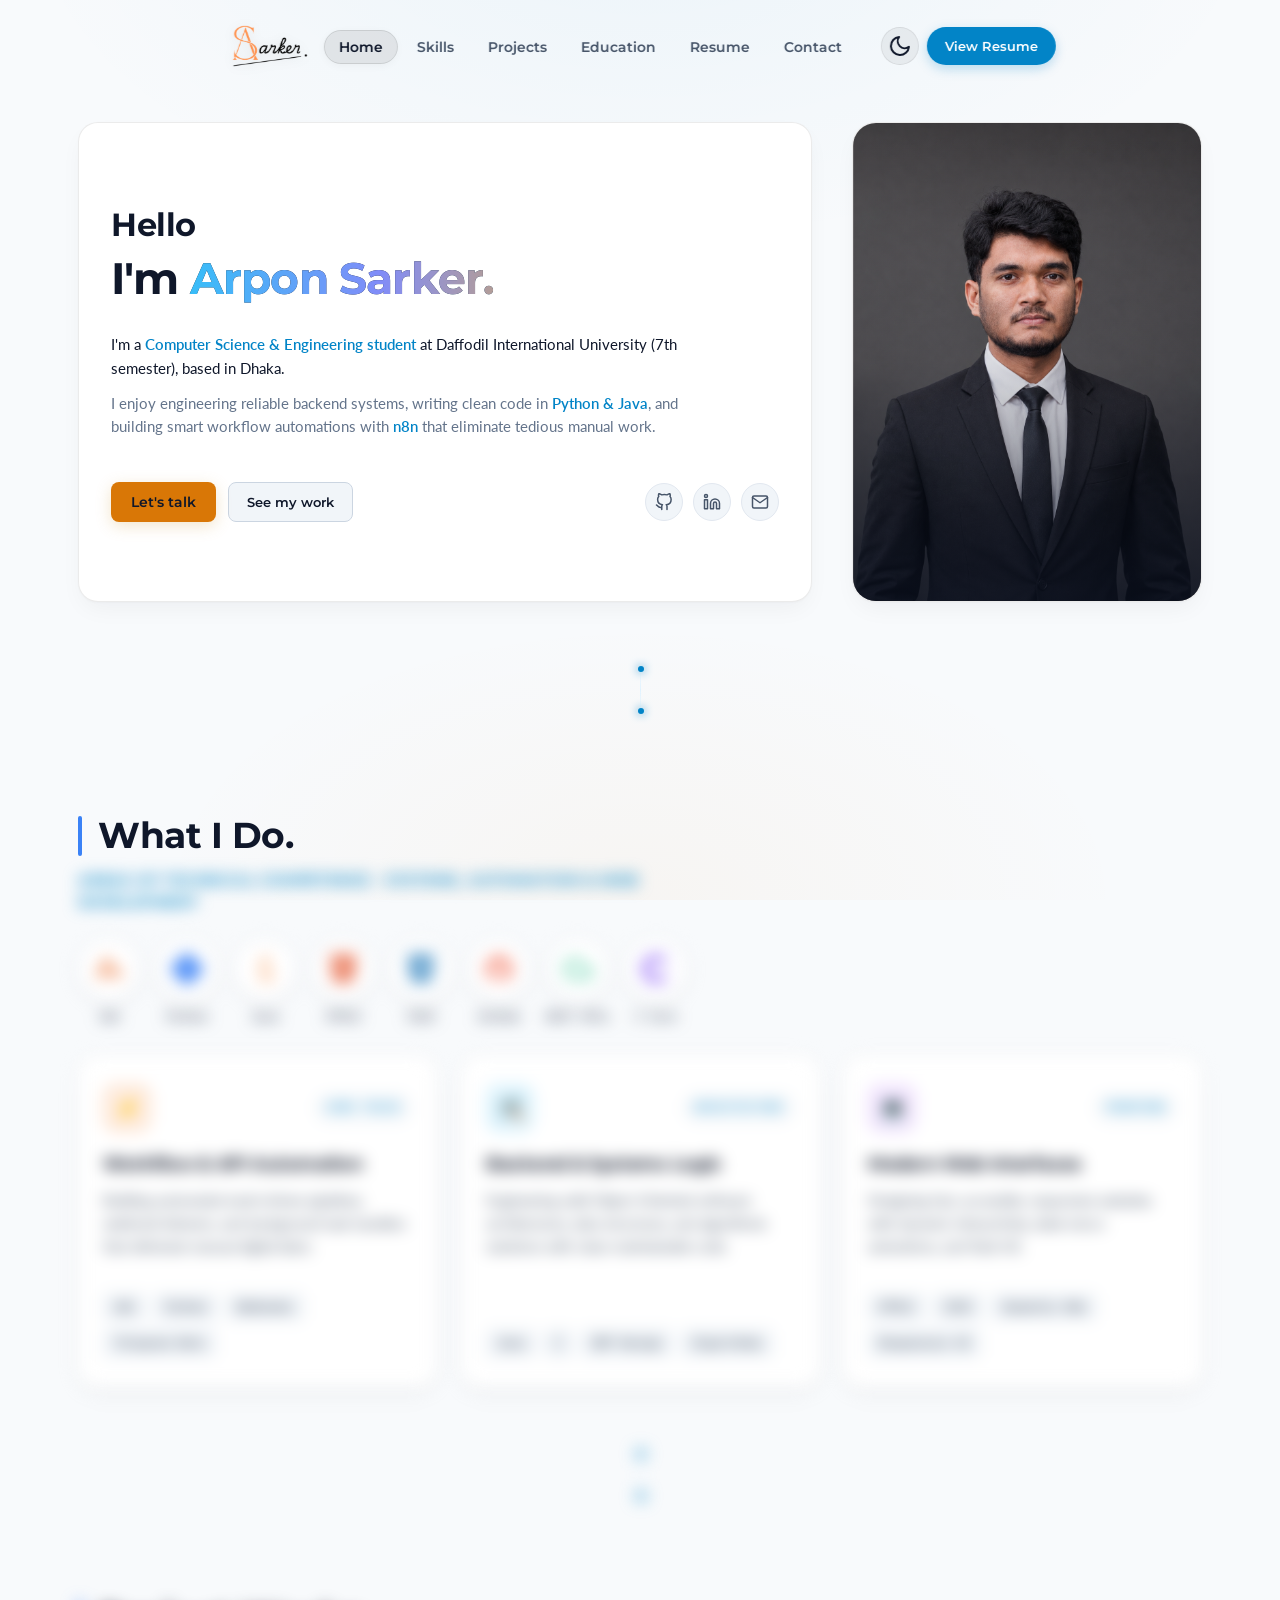
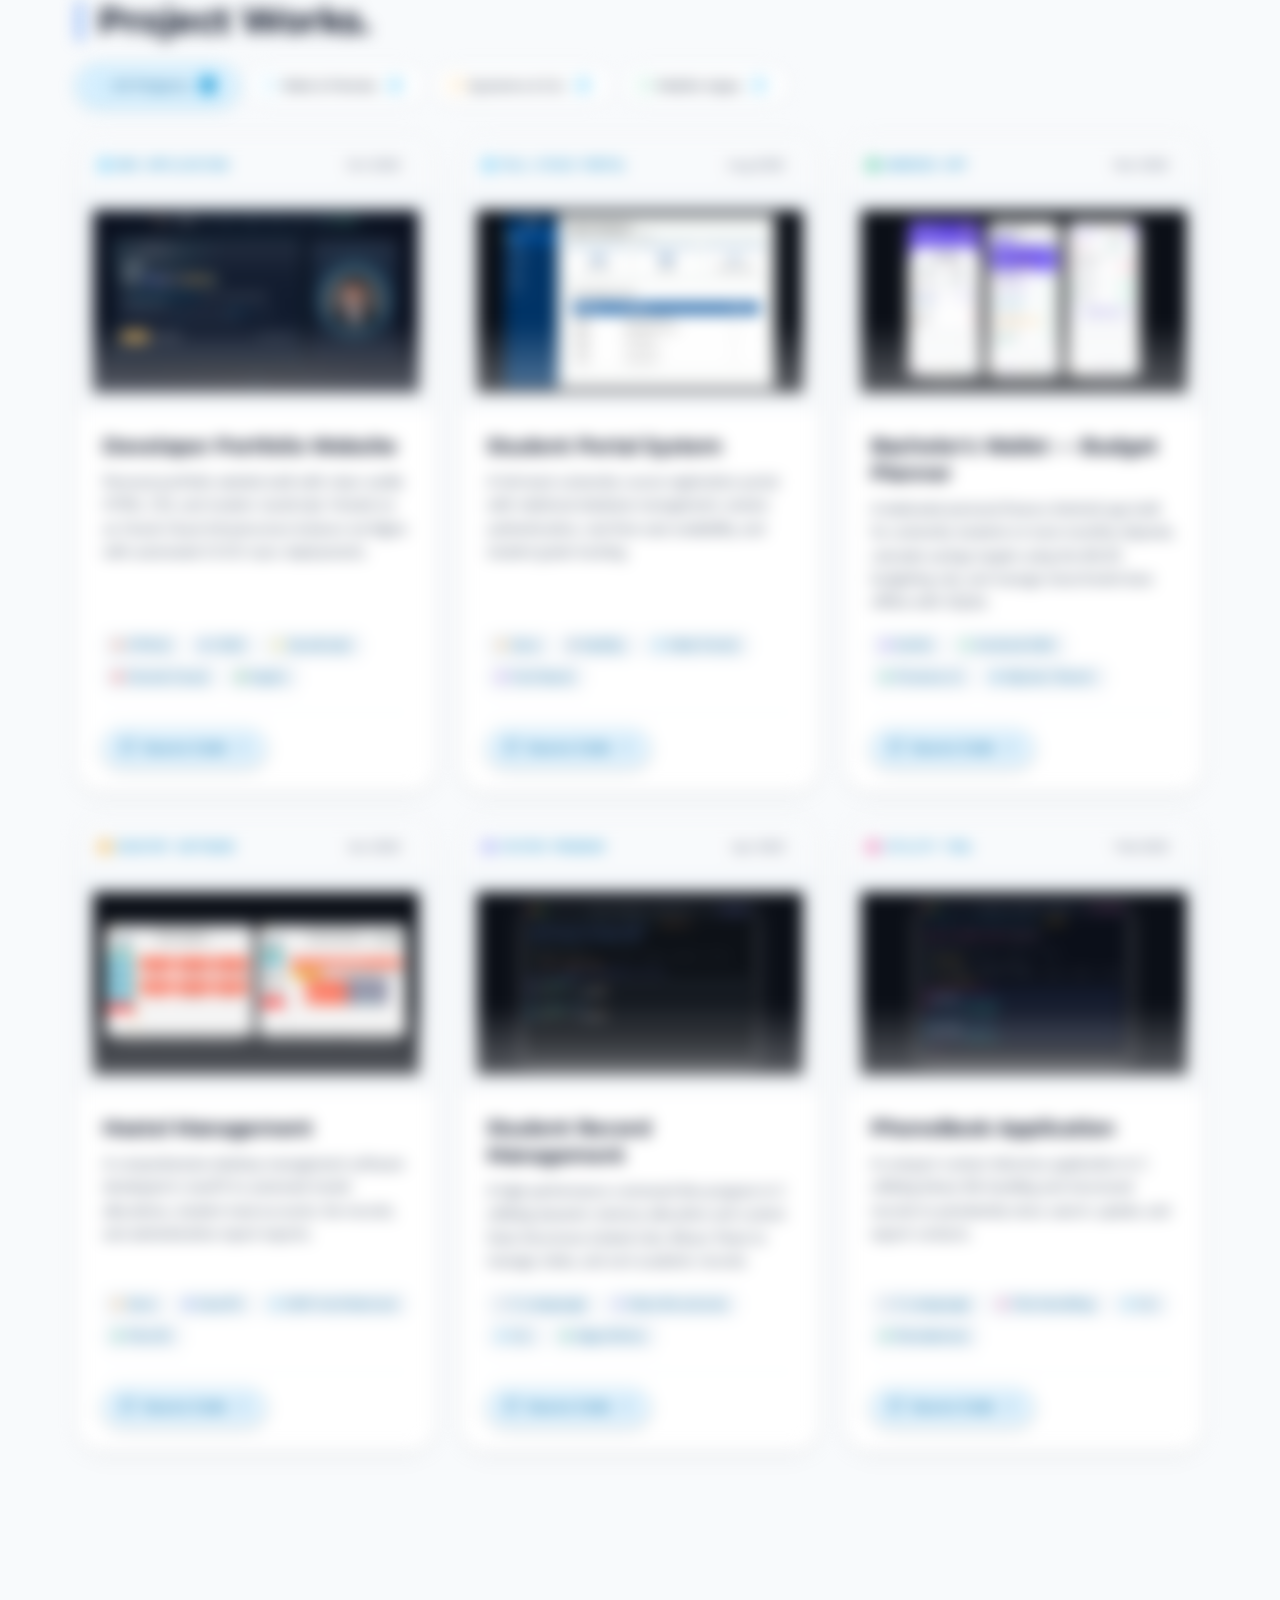
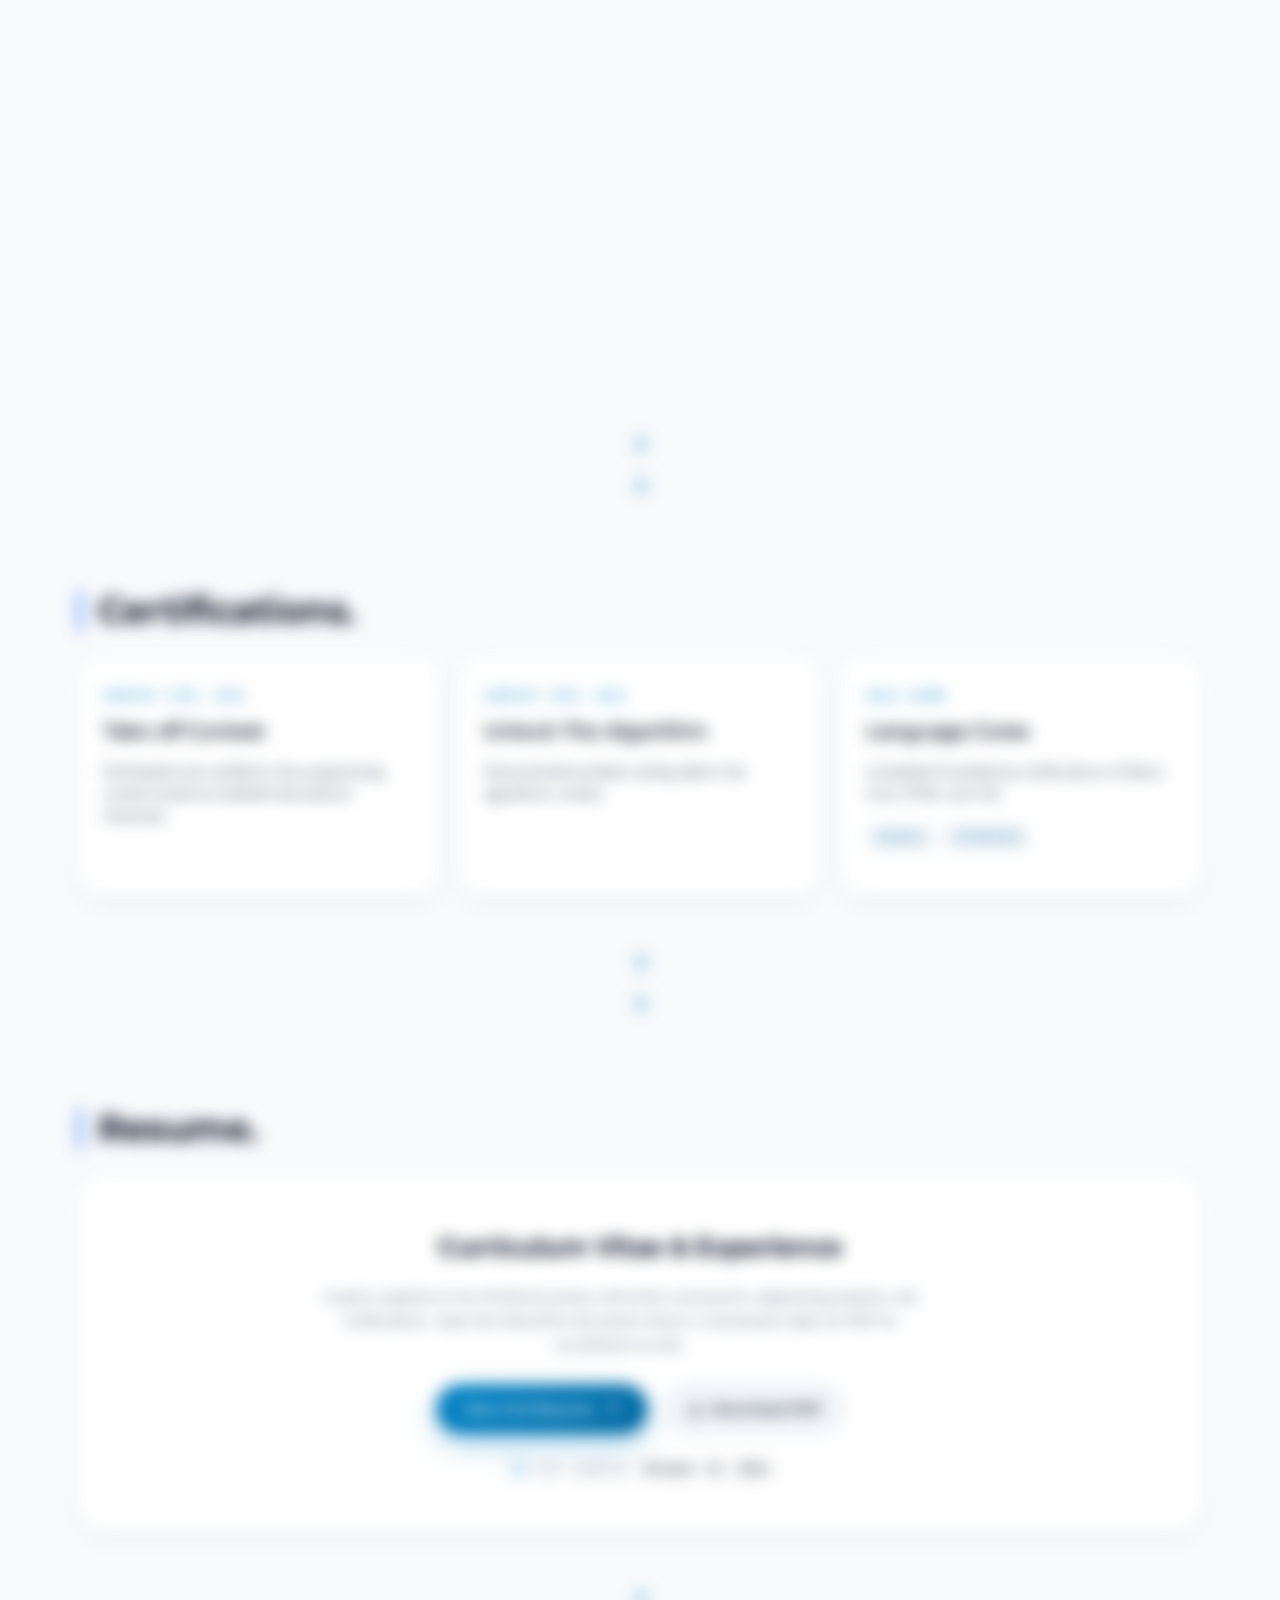
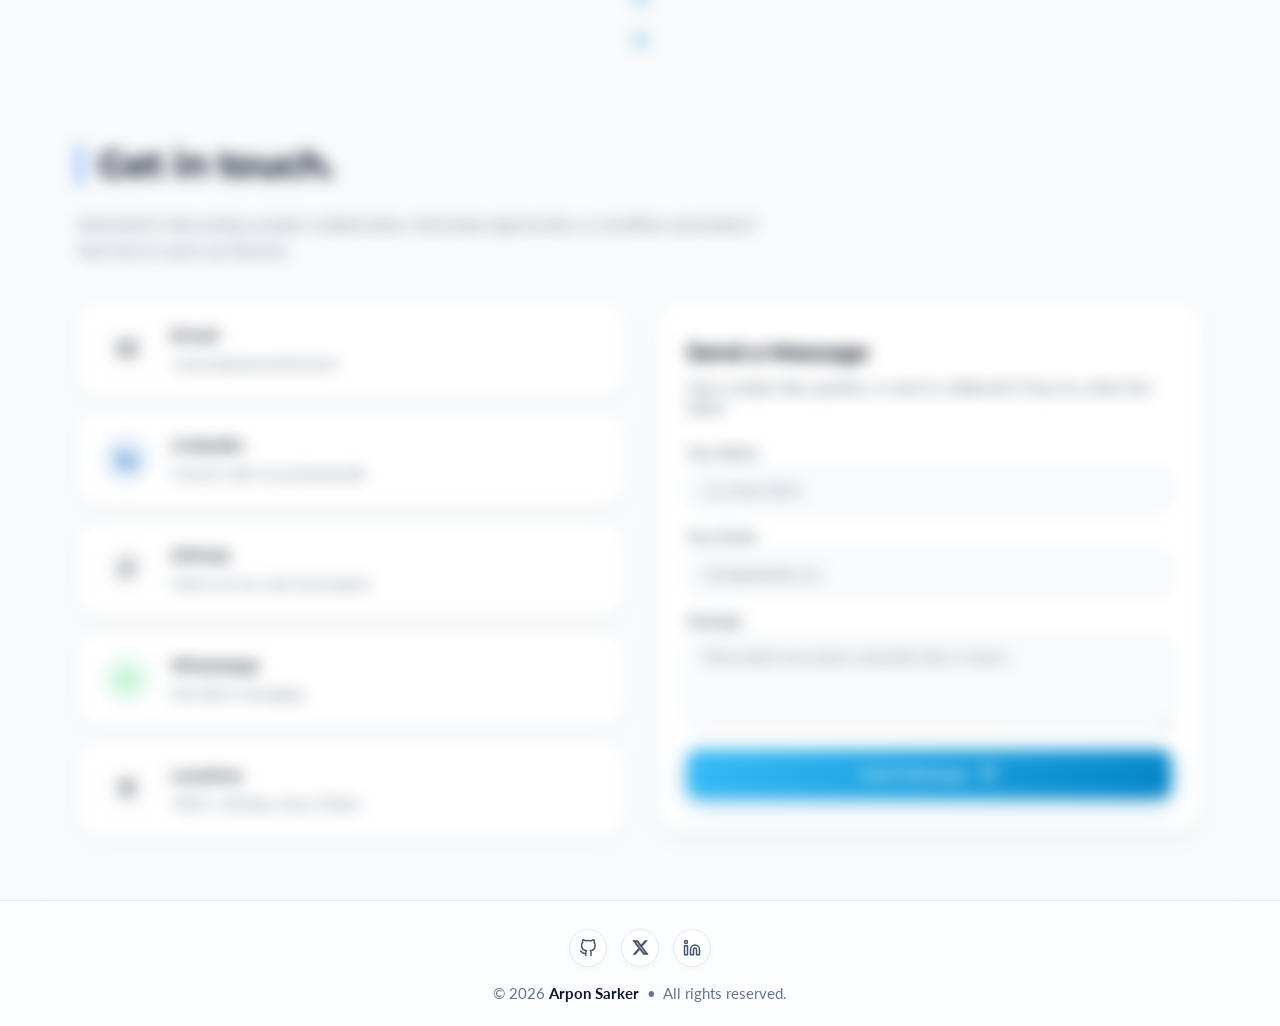
==== commit 59c035dd: "feat(portfolio): update projects showcase previews, SEO metadata, and UI refinements" ====
--- a/index.html
+++ b/index.html
@@ -1,14 +1,17 @@
 <!DOCTYPE html>
 <html lang="en">
+
 <head>
     <meta charset="UTF-8">
     <meta name="viewport" content="width=device-width, initial-scale=1.0">
-    
+
     <!-- Primary SEO Meta Tags -->
     <title>Arpon Sarker | Software Developer & Automation Engineer</title>
     <meta name="title" content="Arpon Sarker | Software Developer & Automation Engineer">
-    <meta name="description" content="Portfolio of Arpon Sarker, Computer Science & Engineering student at Daffodil International University. Specializing in workflow automation (n8n), Python, Java, Kotlin, and modern software development.">
-    <meta name="keywords" content="Arpon Sarker, Software Developer, Automation Engineer, n8n Developer, CSE Daffodil International University, Bangladesh Developer, Arpon Portfolio">
+    <meta name="description"
+        content="Portfolio of Arpon Sarker, Computer Science & Engineering student at Daffodil International University. Specializing in workflow automation (n8n), Python, Java, Kotlin, and modern software development.">
+    <meta name="keywords"
+        content="Arpon Sarker, Software Developer, Automation Engineer, n8n Developer, CSE Daffodil International University, Bangladesh Developer, Arpon Portfolio">
     <meta name="author" content="Arpon Sarker">
     <meta name="robots" content="index, follow, max-snippet:-1, max-image-preview:large, max-video-preview:-1">
     <link rel="canonical" href="https://arponsarker.bond/">
@@ -18,7 +21,8 @@
     <meta property="og:type" content="website">
     <meta property="og:url" content="https://arponsarker.bond/">
     <meta property="og:title" content="Arpon Sarker | Software Developer & Automation Engineer">
-    <meta property="og:description" content="Portfolio of Arpon Sarker. Computer Science & Engineering student at Daffodil International University specializing in backend engineering and workflow automation.">
+    <meta property="og:description"
+        content="Portfolio of Arpon Sarker. Computer Science & Engineering student at Daffodil International University specializing in backend engineering and workflow automation.">
     <meta property="og:image" content="https://arponsarker.bond/assets/images/arpon-sarker-profile.jpg">
     <meta property="og:site_name" content="Arpon Sarker Portfolio">
     <meta property="og:locale" content="en_US">
@@ -27,12 +31,15 @@
     <meta name="twitter:card" content="summary_large_image">
     <meta name="twitter:url" content="https://arponsarker.bond/">
     <meta name="twitter:title" content="Arpon Sarker | Software Developer & Automation Engineer">
-    <meta name="twitter:description" content="Portfolio of Arpon Sarker, Computer Science student at Daffodil International University. Experienced in n8n automation, Python, and Java.">
+    <meta name="twitter:description"
+        content="Portfolio of Arpon Sarker, Computer Science student at Daffodil International University. Experienced in n8n automation, Python, and Java.">
     <meta name="twitter:image" content="https://arponsarker.bond/assets/images/arpon-sarker-profile.jpg">
 
-    <!-- Favicon & Touch Icons -->
-    <link rel="icon" type="image/png" href="assets/images/arpon-logo-darkmode.png">
-    <link rel="apple-touch-icon" href="assets/images/arpon-logo-darkmode.png">
+    <!-- Favicon & Touch Icons (Auto-adapts to OS/Desktop Light or Dark Theme) -->
+    <link rel="icon" type="image/png" href="assets/images/arpon-logo-darkmode.png" media="(prefers-color-scheme: dark)">
+    <link rel="icon" type="image/png" href="assets/images/arpon-logo-tight.png" media="(prefers-color-scheme: light)">
+    <link rel="icon" type="image/png" href="assets/images/arpon-logo-tight.png">
+    <link rel="apple-touch-icon" href="assets/images/arpon-logo-tight.png">
 
     <!-- Google Structured Data (JSON-LD) for Search Engine Rich Snippets -->
     <script type="application/ld+json">
@@ -56,11 +63,14 @@
             "name": "Freelance / Open Source"
           },
           "alumniOf": {
-            "@type": "CollegeOrUniversity",
+            "@type": "EducationalOrganization",
             "name": "Daffodil International University",
             "sameAs": "https://daffodilvarsity.edu.bd/"
           },
-          "nationality": "Bangladeshi",
+          "nationality": {
+            "@type": "Country",
+            "name": "Bangladesh"
+          },
           "email": "mailto:contact@arponsarker.bond",
           "sameAs": [
             "https://github.com/8arpon",
@@ -75,6 +85,9 @@
             "Kotlin",
             "Web Development",
             "C Programming",
+            "REST APIs",
+            "Full-Stack Development",
+            "Linux & Cloud Deployment",
             "Software Engineering"
           ]
         },
@@ -96,7 +109,7 @@
           "url": "https://arponsarker.bond/",
           "logo": {
             "@type": "ImageObject",
-            "url": "https://arponsarker.bond/arpon-logo-darkmode.png",
+            "url": "https://arponsarker.bond/assets/images/arpon-logo-darkmode.png",
             "width": "512",
             "height": "512",
             "caption": "Arpon Sarker Official Logo"
@@ -107,170 +120,168 @@
     </script>
 
     <!-- Stylesheets & Fonts -->
-    <link rel="stylesheet" href="assets/css/style.css?v=6.0">
-    
+    <link rel="stylesheet" href="assets/css/style.css?v=7.9">
+
     <!-- Streamlined High-Performance Google Fonts -->
     <link rel="preconnect" href="https://fonts.googleapis.com">
     <link rel="preconnect" href="https://fonts.gstatic.com" crossorigin>
-    <link href="https://fonts.googleapis.com/css2?family=JetBrains+Mono:wght@400;500;600&family=Lato:ital,wght@0,400;0,700;1,400&family=Montserrat:wght@500;600;700;800&display=swap" rel="stylesheet">
+    <link
+        href="https://fonts.googleapis.com/css2?family=JetBrains+Mono:wght@400;500;600&family=Lato:ital,wght@0,400;0,700;1,400&family=Montserrat:wght@500;600;700;800&display=swap"
+        rel="stylesheet">
 </head>
+
 <body>
-    
-<header class="navbar">
-    <nav class="nav-container">
-        <a href="#home" class="nav-brand">
-            <img src="assets/images/arpon-logo-darkmode.png" alt="Arpon Sarker Logo" class="brand-logo-img brand-logo-dark">
-            <img src="assets/images/arpon-logo-tight.png" alt="Arpon Sarker Logo" class="brand-logo-img brand-logo-light">
-        </a>
-
-        <div class="nav-links-wrapper">
-            <ul class="nav-links">
-                <li><a href="#home" class="nav-link active">Home</a></li>
-                <li><a href="#skills" class="nav-link">Skills</a></li>
-                <li><a href="#projects" class="nav-link">Projects</a></li>
-                <li><a href="#education" class="nav-link">Education</a></li>
-                <li><a href="#resume" class="nav-link">Resume</a></li>
-                <li><a href="#contact" class="nav-link">Contact</a></li>
-            </ul>
-            <div class="mobile-nav-footer">
-                <a href="resume.html" class="btn-cv-mobile">
-                    <svg width="16" height="16" viewBox="0 0 24 24" fill="none" stroke="currentColor" stroke-width="2" stroke-linecap="round" stroke-linejoin="round"><path d="M14 2H6a2 2 0 0 0-2 2v16a2 2 0 0 0 2 2h12a2 2 0 0 0 2-2V8z"></path><polyline points="14 2 14 8 20 8"></polyline><line x1="16" y1="13" x2="8" y2="13"></line><line x1="16" y1="17" x2="8" y2="17"></line><polyline points="10 9 9 9 8 9"></polyline></svg>
-                    View Resume
-                </a>
-            </div>
-        </div>
-
-        <div class="nav-actions">
-            <!-- Theme Toggle inside navbar -->
-            <button class="theme-toggle" aria-label="Toggle Theme">
-                <!-- Sun Icon (For Dark Mode) -->
-                <svg class="sun-icon" viewBox="0 0 24 24" fill="none" stroke="currentColor" stroke-width="2" stroke-linecap="round" stroke-linejoin="round"><circle cx="12" cy="12" r="5"></circle><line x1="12" y1="1" x2="12" y2="3"></line><line x1="12" y1="21" x2="12" y2="23"></line><line x1="4.22" y1="4.22" x2="5.64" y2="5.64"></line><line x1="18.36" y1="18.36" x2="19.78" y2="19.78"></line><line x1="1" y1="12" x2="3" y2="12"></line><line x1="21" y1="12" x2="23" y2="12"></line><line x1="4.22" y1="19.78" x2="5.64" y2="18.36"></line><line x1="18.36" y1="5.64" x2="19.78" y2="4.22"></line></svg>
-                <!-- Moon Icon (For Light Mode) -->
-                <svg class="moon-icon" viewBox="0 0 24 24" fill="none" stroke="currentColor" stroke-width="2" stroke-linecap="round" stroke-linejoin="round" style="display: none;"><path d="M21 12.79A9 9 0 1 1 11.21 3 7 7 0 0 0 21 12.79z"></path></svg>
-            </button>
-            <a href="resume.html" class="btn-secondary nav-cv-desktop">View Resume</a>
-            <button class="menu-toggle" aria-label="Toggle navigation menu">
-                <span></span>
-                <span></span>
-                <span></span>
-            </button>
-        </div>
-    </nav>
-</header>
+
+    <header class="navbar">
+        <nav class="nav-container">
+            <a href="#home" class="nav-brand">
+                <img src="assets/images/arpon-logo-darkmode.png" alt="Arpon Sarker Logo"
+                    class="brand-logo-img brand-logo-dark">
+                <img src="assets/images/arpon-logo-tight.png" alt="Arpon Sarker Logo"
+                    class="brand-logo-img brand-logo-light">
+            </a>
+
+            <div class="nav-links-wrapper">
+                <ul class="nav-links">
+                    <li><a href="#home" class="nav-link active">Home</a></li>
+                    <li><a href="#skills" class="nav-link">Skills</a></li>
+                    <li><a href="#projects" class="nav-link">Projects</a></li>
+                    <li><a href="#education" class="nav-link">Education</a></li>
+                    <li><a href="#resume" class="nav-link">Resume</a></li>
+                    <li><a href="#contact" class="nav-link">Contact</a></li>
+                </ul>
+                <div class="mobile-nav-footer">
+                    <a href="resume.html" class="btn-cv-mobile">
+                        <svg width="16" height="16" viewBox="0 0 24 24" fill="none" stroke="currentColor"
+                            stroke-width="2" stroke-linecap="round" stroke-linejoin="round">
+                            <path d="M14 2H6a2 2 0 0 0-2 2v16a2 2 0 0 0 2 2h12a2 2 0 0 0 2-2V8z"></path>
+                            <polyline points="14 2 14 8 20 8"></polyline>
+                            <line x1="16" y1="13" x2="8" y2="13"></line>
+                            <line x1="16" y1="17" x2="8" y2="17"></line>
+                            <polyline points="10 9 9 9 8 9"></polyline>
+                        </svg>
+                        View Resume
+                    </a>
+                </div>
+            </div>
+
+            <div class="nav-actions">
+                <!-- Theme Toggle inside navbar -->
+                <button class="theme-toggle" aria-label="Toggle Theme">
+                    <!-- Sun Icon (For Dark Mode) -->
+                    <svg class="sun-icon" viewBox="0 0 24 24" fill="none" stroke="currentColor" stroke-width="2"
+                        stroke-linecap="round" stroke-linejoin="round">
+                        <circle cx="12" cy="12" r="5"></circle>
+                        <line x1="12" y1="1" x2="12" y2="3"></line>
+                        <line x1="12" y1="21" x2="12" y2="23"></line>
+                        <line x1="4.22" y1="4.22" x2="5.64" y2="5.64"></line>
+                        <line x1="18.36" y1="18.36" x2="19.78" y2="19.78"></line>
+                        <line x1="1" y1="12" x2="3" y2="12"></line>
+                        <line x1="21" y1="12" x2="23" y2="12"></line>
+                        <line x1="4.22" y1="19.78" x2="5.64" y2="18.36"></line>
+                        <line x1="18.36" y1="5.64" x2="19.78" y2="4.22"></line>
+                    </svg>
+                    <!-- Moon Icon (For Light Mode) -->
+                    <svg class="moon-icon" viewBox="0 0 24 24" fill="none" stroke="currentColor" stroke-width="2"
+                        stroke-linecap="round" stroke-linejoin="round" style="display: none;">
+                        <path d="M21 12.79A9 9 0 1 1 11.21 3 7 7 0 0 0 21 12.79z"></path>
+                    </svg>
+                </button>
+                <a href="resume.html" class="btn-secondary nav-cv-desktop">View Resume</a>
+                <button class="menu-toggle" aria-label="Toggle navigation menu">
+                    <span></span>
+                    <span></span>
+                    <span></span>
+                </button>
+            </div>
+        </nav>
+    </header>
 
     <div class="container">
-        
+
         <!-- Home Section -->
         <!-- Home Section: Interactive Developer Showcase -->
         <section id="home" class="page-section bento-grid">
-            
+
             <div class="card intro-card physics-card scroll-reveal">
                 <h2 id="hello-greet" class="changing-greet">Hello</h2>
                 <h1>I'm <span class="typing-text grad-shimmer-text"></span></h1>
-                
-                <p>I'm a <strong>Computer Science &amp; Engineering student</strong> at Daffodil International University (7th semester), based in Dhaka.</p>
-
-                <p class="hero-subtext">I enjoy engineering reliable backend systems, writing clean code in <strong>Python &amp; Java</strong>, and building smart workflow automations with <strong>n8n</strong> that eliminate tedious manual work.</p>
-                
+
+                <p>I'm a <strong>Computer Science &amp; Engineering student</strong> at Daffodil International
+                    University (7th semester), based in Dhaka.</p>
+
+                <p class="hero-subtext">I enjoy engineering reliable backend systems, writing clean code in
+                    <strong>Python &amp; Java</strong>, and building smart workflow automations with
+                    <strong>n8n</strong> that eliminate tedious manual work.</p>
+
                 <div class="hero-actions">
                     <div class="button-group">
                         <a href="#contact" class="btn-primary">Let's talk</a>
                         <a href="#projects" class="btn-secondary-hero">See my work</a>
                     </div>
                     <div class="hero-socials">
-                        <a href="https://github.com/8arpon" target="_blank" rel="noopener noreferrer" aria-label="GitHub Profile" class="hero-social-btn" title="GitHub">
-                            <svg width="18" height="18" viewBox="0 0 24 24" fill="none" stroke="currentColor" stroke-width="2" stroke-linecap="round" stroke-linejoin="round"><path d="M9 19c-5 1.5-5-2.5-7-3m14 6v-3.87a3.37 3.37 0 0 0-.94-2.61c3.14-.35 6.44-1.54 6.44-7A5.44 5.44 0 0 0 20 4.77 5.07 5.07 0 0 0 19.91 1S18.73.65 16 2.48a13.38 13.38 0 0 0-7 0C6.27.65 5.09 1 5.09 1A5.07 5.07 0 0 0 5 4.77a5.44 5.44 0 0 0-1.5 3.78c0 5.42 3.3 6.61 6.44 7A3.37 3.37 0 0 0 9 18.13V22"></path></svg>
+                        <a href="https://github.com/8arpon" target="_blank" rel="noopener noreferrer"
+                            aria-label="GitHub Profile" class="hero-social-btn" title="GitHub">
+                            <svg width="18" height="18" viewBox="0 0 24 24" fill="none" stroke="currentColor"
+                                stroke-width="2" stroke-linecap="round" stroke-linejoin="round">
+                                <path
+                                    d="M9 19c-5 1.5-5-2.5-7-3m14 6v-3.87a3.37 3.37 0 0 0-.94-2.61c3.14-.35 6.44-1.54 6.44-7A5.44 5.44 0 0 0 20 4.77 5.07 5.07 0 0 0 19.91 1S18.73.65 16 2.48a13.38 13.38 0 0 0-7 0C6.27.65 5.09 1 5.09 1A5.07 5.07 0 0 0 5 4.77a5.44 5.44 0 0 0-1.5 3.78c0 5.42 3.3 6.61 6.44 7A3.37 3.37 0 0 0 9 18.13V22">
+                                </path>
+                            </svg>
                         </a>
-                        <a href="https://www.linkedin.com/in/arpon-sarker" target="_blank" rel="noopener noreferrer" aria-label="LinkedIn Profile" class="hero-social-btn" title="LinkedIn">
-                            <svg width="18" height="18" viewBox="0 0 24 24" fill="none" stroke="currentColor" stroke-width="2" stroke-linecap="round" stroke-linejoin="round"><path d="M16 8a6 6 0 0 1 6 6v7h-4v-7a2 2 0 0 0-2-2 2 2 0 0 0-2 2v7h-4v-7a6 6 0 0 1 6-6z"></path><rect x="2" y="9" width="4" height="12"></rect><circle cx="4" cy="4" r="2"></circle></svg>
+                        <a href="https://www.linkedin.com/in/arpon-sarker" target="_blank" rel="noopener noreferrer"
+                            aria-label="LinkedIn Profile" class="hero-social-btn" title="LinkedIn">
+                            <svg width="18" height="18" viewBox="0 0 24 24" fill="none" stroke="currentColor"
+                                stroke-width="2" stroke-linecap="round" stroke-linejoin="round">
+                                <path
+                                    d="M16 8a6 6 0 0 1 6 6v7h-4v-7a2 2 0 0 0-2-2 2 2 0 0 0-2 2v7h-4v-7a6 6 0 0 1 6-6z">
+                                </path>
+                                <rect x="2" y="9" width="4" height="12"></rect>
+                                <circle cx="4" cy="4" r="2"></circle>
+                            </svg>
                         </a>
-                        <a href="mailto:contact@arponsarker.bond" aria-label="Send Email" class="hero-social-btn" title="Email">
-                            <svg width="18" height="18" viewBox="0 0 24 24" fill="none" stroke="currentColor" stroke-width="2" stroke-linecap="round" stroke-linejoin="round"><path d="M4 4h16c1.1 0 2 .9 2 2v12c0 1.1-.9 2-2 2H4c-1.1 0-2-.9-2-2V6c0-1.1.9-2 2-2z"></path><polyline points="22,6 12,13 2,6"></polyline></svg>
+                        <a href="mailto:contact@arponsarker.bond" aria-label="Send Email" class="hero-social-btn"
+                            title="Email">
+                            <svg width="18" height="18" viewBox="0 0 24 24" fill="none" stroke="currentColor"
+                                stroke-width="2" stroke-linecap="round" stroke-linejoin="round">
+                                <path d="M4 4h16c1.1 0 2 .9 2 2v12c0 1.1-.9 2-2 2H4c-1.1 0-2-.9-2-2V6c0-1.1.9-2 2-2z">
+                                </path>
+                                <polyline points="22,6 12,13 2,6"></polyline>
+                            </svg>
                         </a>
                     </div>
                 </div>
                 <div class="glow-effect"></div>
             </div>
 
-            <!-- Animated Illustration Card with Avatar, Orbit Rings & Floating Tech Badges -->
+            <!-- Animated Illustration Card: Full Portrait Photo with Smooth Avatar Orbit & Terminal Switch on Hover -->
             <div class="card df-illustration-card scroll-reveal">
-                <div class="df-floating-emojis">
-                    <!-- Tech Badge 1: Python -->
-                    <div class="float-tech-badge e1" title="Python">
-                        <svg width="18" height="18" viewBox="0 0 24 24" fill="currentColor">
-                            <path d="M11.914 0C5.82 0 6.2 2.656 6.2 2.656l.006 2.75h5.813v.825H3.85S0 5.766 0 11.906c0 6.14 3.375 5.922 3.375 5.922h2.016v-2.828s-.11-3.375 3.32-3.375h5.703s3.21.055 3.21-3.11V3.11S18.062 0 11.914 0zM8.72 1.816a1.07 1.07 0 1 1 0 2.14 1.07 1.07 0 0 1 0-2.14zm3.366 22.184c6.094 0 5.714-2.656 5.714-2.656l-.006-2.75H11.98v-.825h8.172s3.85.465 3.85-5.675c0-6.14-3.375-5.922-3.375-5.922h-2.016v2.828s.11 3.375-3.32 3.375H9.638s-3.21-.055-3.21 3.11v5.336s-.442 3.11 5.708 3.11zm3.194-1.816a1.07 1.07 0 1 1 0-2.14 1.07 1.07 0 0 1 0-2.14z"/>
-                        </svg>
-                    </div>
-                    <!-- Tech Badge 2: Terminal / Code -->
-                    <div class="float-tech-badge e2" title="Terminal & CLI">
-                        <svg width="17" height="17" viewBox="0 0 24 24" fill="none" stroke="currentColor" stroke-width="2.2" stroke-linecap="round" stroke-linejoin="round">
-                            <polyline points="4 17 10 11 4 5"></polyline>
-                            <line x1="12" y1="19" x2="20" y2="19"></line>
-                        </svg>
-                    </div>
-                    <!-- Tech Badge 3: n8n / Workflows -->
-                    <div class="float-tech-badge e3" title="n8n Automation">
-                        <svg width="18" height="18" viewBox="0 0 24 24" fill="currentColor">
-                            <path d="M13.568 7.375a3.468 3.468 0 1 0-3.468 3.468 3.468 3.468 0 0 0 3.468-3.468zm-5.074 0a1.606 1.606 0 1 1 1.606 1.606 1.606 1.606 0 0 1-1.606-1.606zm9.355 4.673a3.468 3.468 0 1 0 3.468 3.468 3.468 3.468 0 0 0-3.468-3.468zm0 5.074a1.606 1.606 0 1 1 1.606-1.606 1.606 1.606 0 0 1-1.606 1.606zM6.15 12.048a3.468 3.468 0 1 0 3.468 3.468 3.468 3.468 0 0 0-3.468-3.468zm0 5.074a1.606 1.606 0 1 1 1.606-1.606 1.606 1.606 0 0 1-1.606 1.606zM12.9 14.584l-1.99-1.99a5.32 5.32 0 0 0-1.29.626l1.99 1.99a5.32 5.32 0 0 0 1.29-.626zm1.758-3.748l1.99 1.99a5.32 5.32 0 0 0 1.29-.626l-1.99-1.99a5.32 5.32 0 0 0-1.29.626z"/>
-                        </svg>
-                    </div>
-                    <!-- Tech Badge 4: Database / Cloud -->
-                    <div class="float-tech-badge e4" title="Cloud & APIs">
-                        <svg width="17" height="17" viewBox="0 0 24 24" fill="none" stroke="currentColor" stroke-width="2.2" stroke-linecap="round" stroke-linejoin="round">
-                            <path d="M18 10h-1.26A8 8 0 1 0 9 20h9a5 5 0 0 0 0-10z"></path>
-                        </svg>
-                    </div>
-                    <!-- Tech Badge 5: </> Code & Engineering -->
-                    <div class="float-tech-badge e5" title="Code & Engineering">
-                        <svg width="20" height="20" viewBox="0 0 24 24" fill="none" stroke="currentColor" stroke-width="2.2" stroke-linecap="round" stroke-linejoin="round">
-                            <polyline points="7 8 3 12 7 16"></polyline>
-                            <polyline points="17 8 21 12 17 16"></polyline>
-                            <line x1="14" y1="4" x2="10" y2="20"></line>
-                        </svg>
-                    </div>
-                </div>
-                
-                <div class="df-avatar-wrapper">
+                <!-- Morphing Photo Layer: Full rectangle cover that morphs into a floating circle avatar on hover -->
+                <div class="df-card-photo-layer">
                     <div class="df-orbit-ring ring-1"></div>
                     <div class="df-orbit-ring ring-2"></div>
-                    <img src="assets/images/arpon-sarker-profile.jpg" alt="Arpon Sarker" class="df-avatar-img" loading="eager">
-                    <div class="df-status-pill">
-                        <span class="df-status-dot"></span>
-                        <span>Dhaka &bull; Active Now</span>
-                    </div>
-                </div>
-
+                    <img src="assets/images/arpon-sarker-profile.jpg" alt="Arpon Sarker" class="df-full-photo" loading="eager">
+                    <div class="df-photo-overlay"></div>
+                </div>
+
+                <!-- macOS Terminal Card Layer (Switches in on hover below circular avatar) -->
                 <div class="df-screen-card" id="mac-terminal-card">
                     <div class="df-screen-header">
                         <div class="mac-traffic-lights">
-                            <button class="dot red" id="mac-btn-close" aria-label="Close Terminal" title="Close (Hide temporarily)"></button>
-                            <button class="dot yellow" id="mac-btn-minimize" aria-label="Minimize Terminal" title="Minimize to Dock"></button>
-                            <button class="dot green" id="mac-btn-fullscreen" aria-label="Full Window Focus" title="Full Focus Mode"></button>
-                        </div>
-                        <span class="df-screen-title">arpon@workspace ~ $</span>
+                            <span class="dot red"></span>
+                            <span class="dot yellow"></span>
+                            <span class="dot green"></span>
+                        </div>
+                        <span class="df-screen-title">arpon@portfolio ~ zsh</span>
                     </div>
                     <div class="df-screen-code">
-                        <span class="code-kw">current_focus</span> = { <br>
-                        &nbsp;&nbsp;location: <span class="code-str">'Dhaka, Bangladesh'</span>,<br>
-                        &nbsp;&nbsp;academics: <span class="code-str">'CSE 7th Sem @ DIU'</span>,<br>
-                        &nbsp;&nbsp;stack: [<span class="code-str">'n8n'</span>, <span class="code-str">'Python'</span>, <span class="code-str">'Java'</span>]<br>
+                        <span class="code-kw">const</span> developer = { <br>
+                        &nbsp;&nbsp;role: <span class="code-str">'Student'</span>,<br>
+                        &nbsp;&nbsp;education: <span class="code-str">'B.Sc in CSE, DIU'</span>,<br>
+                        &nbsp;&nbsp;focus: [<span class="code-str">'n8n Workflows'</span>, <span
+                            class="code-str">'APIs'</span>, <span class="code-str">'Python'</span>],<br>
+                        &nbsp;&nbsp;status: <span class="code-str">'Open to opportunities'</span><br>
                         };
-                    </div>
-                </div>
-
-                <!-- macOS Interactive Dock scoped right inside this Hero Card section -->
-                <div class="mac-dock-bar" id="mac-dock-bar" aria-label="macOS Dock">
-                    <div class="mac-dock-inner">
-                        <button class="mac-dock-item is-running" id="dock-terminal-item" aria-label="Restore Terminal Window" title="Terminal (Click to restore)">
-                            <div class="mac-dock-icon">
-                                <svg width="18" height="18" viewBox="0 0 24 24" fill="none" stroke="currentColor" stroke-width="2.2" stroke-linecap="round" stroke-linejoin="round">
-                                    <polyline points="4 17 10 11 4 5"></polyline>
-                                    <line x1="12" y1="19" x2="20" y2="19"></line>
-                                </svg>
-                            </div>
-                            <span class="mac-dock-indicator" id="dock-terminal-indicator"></span>
-                            <span class="mac-dock-tooltip">Terminal</span>
-                        </button>
                     </div>
                 </div>
             </div>
@@ -289,14 +300,15 @@
             <p class="section-lead-text scroll-reveal">
                 Areas of Technical Competence &bull; Systems, Automation &amp; Web Development
             </p>
-            
+
             <!-- Big Interactive Software Skills Bar with Authentic Brand SVGs -->
             <div class="df-tech-icons-wrap scroll-reveal">
                 <!-- n8n -->
                 <div class="df-tech-badge" title="n8n Workflow Automation">
                     <div class="df-tech-icon-circle n8n-bg">
                         <svg width="30" height="30" viewBox="0 0 24 24" fill="currentColor">
-                            <path d="M13.568 7.375a3.468 3.468 0 1 0-3.468 3.468 3.468 3.468 0 0 0 3.468-3.468zm-5.074 0a1.606 1.606 0 1 1 1.606 1.606 1.606 1.606 0 0 1-1.606-1.606zm9.355 4.673a3.468 3.468 0 1 0 3.468 3.468 3.468 3.468 0 0 0-3.468-3.468zm0 5.074a1.606 1.606 0 1 1 1.606-1.606 1.606 1.606 0 0 1-1.606 1.606zM6.15 12.048a3.468 3.468 0 1 0 3.468 3.468 3.468 3.468 0 0 0-3.468-3.468zm0 5.074a1.606 1.606 0 1 1 1.606-1.606 1.606 1.606 0 0 1-1.606 1.606zM12.9 14.584l-1.99-1.99a5.32 5.32 0 0 0-1.29.626l1.99 1.99a5.32 5.32 0 0 0 1.29-.626zm1.758-3.748l1.99 1.99a5.32 5.32 0 0 0 1.29-.626l-1.99-1.99a5.32 5.32 0 0 0-1.29.626z"/>
+                            <path
+                                d="M13.568 7.375a3.468 3.468 0 1 0-3.468 3.468 3.468 3.468 0 0 0 3.468-3.468zm-5.074 0a1.606 1.606 0 1 1 1.606 1.606 1.606 1.606 0 0 1-1.606-1.606zm9.355 4.673a3.468 3.468 0 1 0 3.468 3.468 3.468 3.468 0 0 0-3.468-3.468zm0 5.074a1.606 1.606 0 1 1 1.606-1.606 1.606 1.606 0 0 1-1.606 1.606zM6.15 12.048a3.468 3.468 0 1 0 3.468 3.468 3.468 3.468 0 0 0-3.468-3.468zm0 5.074a1.606 1.606 0 1 1 1.606-1.606 1.606 1.606 0 0 1-1.606 1.606zM12.9 14.584l-1.99-1.99a5.32 5.32 0 0 0-1.29.626l1.99 1.99a5.32 5.32 0 0 0 1.29-.626zm1.758-3.748l1.99 1.99a5.32 5.32 0 0 0 1.29-.626l-1.99-1.99a5.32 5.32 0 0 0-1.29.626z" />
                         </svg>
                     </div>
                     <span>n8n</span>
@@ -306,7 +318,8 @@
                 <div class="df-tech-badge" title="Python">
                     <div class="df-tech-icon-circle python-bg">
                         <svg width="30" height="30" viewBox="0 0 24 24" fill="currentColor">
-                            <path d="M11.914 0C5.82 0 6.2 2.656 6.2 2.656l.006 2.75h5.813v.825H3.85S0 5.766 0 11.906c0 6.14 3.375 5.922 3.375 5.922h2.016v-2.828s-.11-3.375 3.32-3.375h5.703s3.21.055 3.21-3.11V3.11S18.062 0 11.914 0zM8.72 1.816a1.07 1.07 0 1 1 0 2.14 1.07 1.07 0 0 1 0-2.14zm3.366 22.184c6.094 0 5.714-2.656 5.714-2.656l-.006-2.75H11.98v-.825h8.172s3.85.465 3.85-5.675c0-6.14-3.375-5.922-3.375-5.922h-2.016v2.828s.11 3.375-3.32 3.375H9.638s-3.21-.055-3.21 3.11v5.336s-.442 3.11 5.708 3.11zm3.194-1.816a1.07 1.07 0 1 1 0-2.14 1.07 1.07 0 0 1 0-2.14z"/>
+                            <path
+                                d="M11.914 0C5.82 0 6.2 2.656 6.2 2.656l.006 2.75h5.813v.825H3.85S0 5.766 0 11.906c0 6.14 3.375 5.922 3.375 5.922h2.016v-2.828s-.11-3.375 3.32-3.375h5.703s3.21.055 3.21-3.11V3.11S18.062 0 11.914 0zM8.72 1.816a1.07 1.07 0 1 1 0 2.14 1.07 1.07 0 0 1 0-2.14zm3.366 22.184c6.094 0 5.714-2.656 5.714-2.656l-.006-2.75H11.98v-.825h8.172s3.85.465 3.85-5.675c0-6.14-3.375-5.922-3.375-5.922h-2.016v2.828s.11 3.375-3.32 3.375H9.638s-3.21-.055-3.21 3.11v5.336s-.442 3.11 5.708 3.11zm3.194-1.816a1.07 1.07 0 1 1 0-2.14 1.07 1.07 0 0 1 0-2.14z" />
                         </svg>
                     </div>
                     <span>Python</span>
@@ -316,7 +329,8 @@
                 <div class="df-tech-badge" title="Java">
                     <div class="df-tech-icon-circle java-bg">
                         <svg width="30" height="30" viewBox="0 0 24 24" fill="currentColor">
-                            <path d="M8.851 18.56s-.917.534.667.72c2.209.26 3.473.235 5.99-.214 0 0 .973.633 2.107.412-4.148 1.944-11.83.673-8.764-.918zm-1.12-2.923s-1.049.75.474.96c2.575.355 4.962.37 8.718-.328 0 0 .641.41 1.439.438-5.32 1.674-14.28 1.085-10.631-1.07zm11.025 5.215s1.284-.805-.333-1.096c-3.15-.568-7.398-.475-10.744.15 0 0-.616.48-.067.669 4.312.983 9.426.697 11.144.277zM9.467 12.392c0 0-3.334.809-.597 1.157 2.457.311 5.48.274 9.076-.237 0 0 .809.52 1.344.414-4.887 1.62-13.627 1.02-9.823-1.334zm3.896-12.392s3.654 3.654-2.824 7.37c-5.219 2.993-1.464 4.707-.025 6.78-2.614-2.42-3.766-4.52-2.316-6.49 1.83-2.484 6.765-4.498 5.165-7.66zm.804 3.968s2.83 2.83-2.189 5.713c-4.043 2.321-1.135 3.649-.019 5.257-2.026-1.876-2.92-3.504-1.796-5.032 1.419-1.926 5.244-3.487 4.004-5.938z"/>
+                            <path
+                                d="M8.851 18.56s-.917.534.667.72c2.209.26 3.473.235 5.99-.214 0 0 .973.633 2.107.412-4.148 1.944-11.83.673-8.764-.918zm-1.12-2.923s-1.049.75.474.96c2.575.355 4.962.37 8.718-.328 0 0 .641.41 1.439.438-5.32 1.674-14.28 1.085-10.631-1.07zm11.025 5.215s1.284-.805-.333-1.096c-3.15-.568-7.398-.475-10.744.15 0 0-.616.48-.067.669 4.312.983 9.426.697 11.144.277zM9.467 12.392c0 0-3.334.809-.597 1.157 2.457.311 5.48.274 9.076-.237 0 0 .809.52 1.344.414-4.887 1.62-13.627 1.02-9.823-1.334zm3.896-12.392s3.654 3.654-2.824 7.37c-5.219 2.993-1.464 4.707-.025 6.78-2.614-2.42-3.766-4.52-2.316-6.49 1.83-2.484 6.765-4.498 5.165-7.66zm.804 3.968s2.83 2.83-2.189 5.713c-4.043 2.321-1.135 3.649-.019 5.257-2.026-1.876-2.92-3.504-1.796-5.032 1.419-1.926 5.244-3.487 4.004-5.938z" />
                         </svg>
                     </div>
                     <span>Java</span>
@@ -326,7 +340,8 @@
                 <div class="df-tech-badge" title="HTML5">
                     <div class="df-tech-icon-circle html-bg">
                         <svg width="28" height="28" viewBox="0 0 24 24" fill="currentColor">
-                            <path d="M1.5 0h21l-1.91 21.563L11.977 24l-8.564-2.438L1.5 0zm7.031 9.75l-.232-2.718 10.059.003.24-2.722H5.405l.682 8.156h8.809l-.307 3.426-2.612.703-2.618-.703-.172-1.922H6.969l.342 4.141 4.666 1.295 4.672-1.295.635-7.069H8.531z"/>
+                            <path
+                                d="M1.5 0h21l-1.91 21.563L11.977 24l-8.564-2.438L1.5 0zm7.031 9.75l-.232-2.718 10.059.003.24-2.722H5.405l.682 8.156h8.809l-.307 3.426-2.612.703-2.618-.703-.172-1.922H6.969l.342 4.141 4.666 1.295 4.672-1.295.635-7.069H8.531z" />
                         </svg>
                     </div>
                     <span>HTML5</span>
@@ -336,7 +351,8 @@
                 <div class="df-tech-badge" title="CSS3">
                     <div class="df-tech-icon-circle css-bg">
                         <svg width="28" height="28" viewBox="0 0 24 24" fill="currentColor">
-                            <path d="M1.5 0h21l-1.91 21.563L11.977 24l-8.565-2.438L1.5 0zm17.09 4.313H5.406l.24 2.719h10.372l-.24 2.718H6.125l.24 2.719h8.809l-.307 3.426-2.89.781-2.89-.781-.173-1.922H6.69l.342 4.141 4.945 1.373 4.947-1.373.635-7.069.002-.023.63-7.69z"/>
+                            <path
+                                d="M1.5 0h21l-1.91 21.563L11.977 24l-8.565-2.438L1.5 0zm17.09 4.313H5.406l.24 2.719h10.372l-.24 2.718H6.125l.24 2.719h8.809l-.307 3.426-2.89.781-2.89-.781-.173-1.922H6.69l.342 4.141 4.945 1.373 4.947-1.373.635-7.069.002-.023.63-7.69z" />
                         </svg>
                     </div>
                     <span>CSS3</span>
@@ -346,7 +362,8 @@
                 <div class="df-tech-badge" title="GitHub">
                     <div class="df-tech-icon-circle git-bg">
                         <svg width="30" height="30" viewBox="0 0 24 24" fill="currentColor">
-                            <path fill-rule="evenodd" clip-rule="evenodd" d="M12 2C6.477 2 2 6.484 2 12.017c0 4.425 2.865 8.18 6.839 9.504.5.092.682-.217.682-.483 0-.237-.008-.868-.013-1.703-2.782.605-3.369-1.343-3.369-1.343-.454-1.158-1.11-1.466-1.11-1.466-.908-.62.069-.608.069-.608 1.003.07 1.53 1.032 1.53 1.032.892 1.53 2.341 1.088 2.91.832.092-.647.35-1.088.636-1.338-2.22-.253-4.555-1.113-4.555-4.951 0-1.093.39-1.988 1.029-2.688-.103-.253-.446-1.272.098-2.65 0 0 .84-.27 2.75 1.026A9.564 9.564 0 0112 6.844c.85.004 1.705.115 2.504.337 1.909-1.296 2.747-1.027 2.747-1.027.546 1.379.202 2.398.1 2.651.64.7 1.028 1.595 1.028 2.688 0 3.848-2.339 4.695-4.566 4.943.359.309.678.92.678 1.855 0 1.338-.012 2.419-.012 2.747 0 .268.18.58.688.482A10.019 10.019 0 0022 12.017C22 6.484 17.522 2 12 2z"/>
+                            <path fill-rule="evenodd" clip-rule="evenodd"
+                                d="M12 2C6.477 2 2 6.484 2 12.017c0 4.425 2.865 8.18 6.839 9.504.5.092.682-.217.682-.483 0-.237-.008-.868-.013-1.703-2.782.605-3.369-1.343-3.369-1.343-.454-1.158-1.11-1.466-1.11-1.466-.908-.62.069-.608.069-.608 1.003.07 1.53 1.032 1.53 1.032.892 1.53 2.341 1.088 2.91.832.092-.647.35-1.088.636-1.338-2.22-.253-4.555-1.113-4.555-4.951 0-1.093.39-1.988 1.029-2.688-.103-.253-.446-1.272.098-2.65 0 0 .84-.27 2.75 1.026A9.564 9.564 0 0112 6.844c.85.004 1.705.115 2.504.337 1.909-1.296 2.747-1.027 2.747-1.027.546 1.379.202 2.398.1 2.651.64.7 1.028 1.595 1.028 2.688 0 3.848-2.339 4.695-4.566 4.943.359.309.678.92.678 1.855 0 1.338-.012 2.419-.012 2.747 0 .268.18.58.688.482A10.019 10.019 0 0022 12.017C22 6.484 17.522 2 12 2z" />
                         </svg>
                     </div>
                     <span>GitHub</span>
@@ -355,7 +372,8 @@
                 <!-- REST APIs Official Cloud/Webhook Logo -->
                 <div class="df-tech-badge" title="REST APIs & Webhooks">
                     <div class="df-tech-icon-circle api-bg">
-                        <svg width="28" height="28" viewBox="0 0 24 24" fill="none" stroke="currentColor" stroke-width="2" stroke-linecap="round" stroke-linejoin="round">
+                        <svg width="28" height="28" viewBox="0 0 24 24" fill="none" stroke="currentColor"
+                            stroke-width="2" stroke-linecap="round" stroke-linejoin="round">
                             <path d="M18 10h-1.26A8 8 0 1 0 9 20h9a5 5 0 0 0 0-10z"></path>
                         </svg>
                     </div>
@@ -366,7 +384,8 @@
                 <div class="df-tech-badge" title="C Language">
                     <div class="df-tech-icon-circle c-bg">
                         <svg width="28" height="28" viewBox="0 0 24 24" fill="currentColor">
-                            <path d="M12.002 0C5.373 0 0 5.373 0 12s5.373 12 12.002 12c4.004 0 7.556-1.956 9.756-4.975l-4.148-2.395c-1.328 1.696-3.354 2.784-5.608 2.784-3.993 0-7.23-3.237-7.23-7.414 0-4.177 3.237-7.414 7.23-7.414 2.254 0 4.28 1.088 5.608 2.784l4.148-2.395C19.558 1.956 16.006 0 12.002 0z"/>
+                            <path
+                                d="M12.002 0C5.373 0 0 5.373 0 12s5.373 12 12.002 12c4.004 0 7.556-1.956 9.756-4.975l-4.148-2.395c-1.328 1.696-3.354 2.784-5.608 2.784-3.993 0-7.23-3.237-7.23-7.414 0-4.177 3.237-7.414 7.23-7.414 2.254 0 4.28 1.088 5.608 2.784l4.148-2.395C19.558 1.956 16.006 0 12.002 0z" />
                         </svg>
                     </div>
                     <span>C Core</span>
@@ -375,7 +394,7 @@
 
             <!-- 3 Core Engineering Pillars (Clean & Focused) -->
             <div class="what-i-do-pillars">
-                
+
                 <!-- Pillar 1: Workflow Automation & APIs -->
                 <div class="card pillar-card scroll-reveal">
                     <div class="pillar-top">
@@ -385,7 +404,8 @@
                         <span class="pillar-tag">Core Focus</span>
                     </div>
                     <h3>Workflow &amp; API Automation</h3>
-                    <p>Building automated event-driven pipelines, webhook listeners, and background task handlers that eliminate manual digital labor.</p>
+                    <p>Building automated event-driven pipelines, webhook listeners, and background task handlers that
+                        eliminate manual digital labor.</p>
                     <div class="pillar-skills">
                         <span class="pill-chip">n8n</span>
                         <span class="pill-chip">Python</span>
@@ -403,7 +423,8 @@
                         <span class="pillar-tag">Architecture</span>
                     </div>
                     <h3>Backend &amp; Systems Logic</h3>
-                    <p>Engineering solid Object-Oriented software architectures, data structures, and algorithmic solutions with clean maintainable code.</p>
+                    <p>Engineering solid Object-Oriented software architectures, data structures, and algorithmic
+                        solutions with clean maintainable code.</p>
                     <div class="pillar-skills">
                         <span class="pill-chip">Java</span>
                         <span class="pill-chip">C</span>
@@ -421,7 +442,8 @@
                         <span class="pillar-tag">Frontend</span>
                     </div>
                     <h3>Modern Web Interfaces</h3>
-                    <p>Designing fast, accessible, responsive websites with dynamic interactivity, sleek micro-animations, and fluid UX.</p>
+                    <p>Designing fast, accessible, responsive websites with dynamic interactivity, sleek
+                        micro-animations, and fluid UX.</p>
                     <div class="pillar-skills">
                         <span class="pill-chip">HTML5</span>
                         <span class="pill-chip">CSS3</span>
@@ -441,9 +463,33 @@
                 <div class="blue-line"></div>
                 <h2>Project Works.</h2>
             </div>
-            
+
+            <!-- Interactive Project Category Filter Bar -->
+            <div class="projects-filter-bar scroll-reveal">
+                <button type="button" class="project-filter-btn active" data-filter="all">
+                    <span class="filter-dot" style="color: #38BDF8;"></span>
+                    <span>All Projects</span>
+                    <span class="filter-count-badge">6</span>
+                </button>
+                <button type="button" class="project-filter-btn" data-filter="web">
+                    <span class="filter-dot" style="color: #38BDF8;"></span>
+                    <span>Web &amp; Portals</span>
+                    <span class="filter-count-badge">2</span>
+                </button>
+                <button type="button" class="project-filter-btn" data-filter="systems">
+                    <span class="filter-dot" style="color: #F59E0B;"></span>
+                    <span>Systems &amp; CLI</span>
+                    <span class="filter-count-badge">3</span>
+                </button>
+                <button type="button" class="project-filter-btn" data-filter="mobile">
+                    <span class="filter-dot" style="color: #10B981;"></span>
+                    <span>Mobile Apps</span>
+                    <span class="filter-count-badge">1</span>
+                </button>
+            </div>
+
             <div class="grid projects-grid">
-                
+
                 <!-- ========================================================
                      N8N AUTOMATIONS & BOT PROJECTS (CURRENTLY HIDDEN)
                      Uncomment any card below whenever you want to display it!
@@ -545,169 +591,392 @@
                 </div>
                 -->
 
-                <!-- 0. Personal Portfolio Website (Current) -->
-                <div class="project-card scroll-reveal">
+                <!-- 01. Personal Portfolio Website (Current) -->
+                <article class="project-card scroll-reveal" data-category="web">
                     <div class="project-header-bar">
                         <div class="project-type-badge">
-                            <span class="project-dot" style="background: #38BDF8; box-shadow: 0 0 8px #38BDF8;"></span>
-                            Portfolio Website
-                        </div>
-                        <span class="project-date">Active</span>
-                    </div>
+                            <span class="project-dot live-pulse" style="--dot-color: #38BDF8;"></span>
+                            Web Application
+                        </div>
+                        <div class="project-meta-pill">
+                            <span class="project-date">Oct 2026</span>
+                        </div>
+                    </div>
+                    <a href="https://github.com/8arpon/arpon-portfolio" target="_blank" rel="noopener noreferrer"
+                        class="project-card-image-wrap" aria-label="Developer Portfolio Website screenshot">
+                        <img src="assets/images/portfolio-preview.png" alt="Arpon Sarker Portfolio Preview"
+                            class="project-card-img" loading="lazy">
+                        <div class="project-card-img-overlay"></div>
+                        <div class="project-hover-badge">
+                            <span>Explore Repo</span>
+                            <svg width="14" height="14" viewBox="0 0 24 24" fill="none" stroke="currentColor"
+                                stroke-width="2.5" stroke-linecap="round" stroke-linejoin="round">
+                                <line x1="7" y1="17" x2="17" y2="7"></line>
+                                <polyline points="7 7 17 7 17 17"></polyline>
+                            </svg>
+                        </div>
+                    </a>
                     <div class="project-content">
-                        <h3><a href="https://github.com/8arpon/arpon-portfolio" target="_blank" rel="noopener noreferrer" class="project-title-link">Developer Portfolio Website</a></h3>
-                        <p class="text-muted">Personal portfolio website built with clean vanilla HTML, CSS, and modern JavaScript. Hosted on an Oracle Cloud Infrastructure instance via Nginx.</p>
+                        <div class="project-headline">
+                            <h3><a href="https://github.com/8arpon/arpon-portfolio" target="_blank"
+                                    rel="noopener noreferrer" class="project-title-link">Developer Portfolio Website</a>
+                            </h3>
+                        </div>
+                        <p class="text-muted">Personal portfolio website built with clean vanilla HTML, CSS, and modern
+                            JavaScript. Hosted on an Oracle Cloud Infrastructure instance via Nginx with automated CI/CD
+                            rsync deployments.</p>
                         <div class="tags">
-                            <span class="tag">HTML5</span>
-                            <span class="tag">CSS3</span>
-                            <span class="tag">JavaScript</span>
-                            <span class="tag">Oracle Cloud</span>
-                            <span class="tag">Nginx</span>
+                            <span class="tag"><span class="tag-tech-dot"
+                                    style="background: #E34F26;"></span>HTML5</span>
+                            <span class="tag"><span class="tag-tech-dot" style="background: #1572B6;"></span>CSS3</span>
+                            <span class="tag"><span class="tag-tech-dot"
+                                    style="background: #F7DF1E;"></span>JavaScript</span>
+                            <span class="tag"><span class="tag-tech-dot" style="background: #F80000;"></span>Oracle
+                                Cloud</span>
+                            <span class="tag"><span class="tag-tech-dot"
+                                    style="background: #009639;"></span>Nginx</span>
                         </div>
                         <div class="project-footer-actions">
-                            <a href="https://github.com/8arpon/arpon-portfolio" target="_blank" rel="noopener noreferrer" class="project-action-btn">
-                                <svg width="15" height="15" viewBox="0 0 24 24" fill="none" stroke="currentColor" stroke-width="2" stroke-linecap="round" stroke-linejoin="round"><path d="M9 19c-5 1.5-5-2.5-7-3m14 6v-3.87a3.37 3.37 0 0 0-.94-2.61c3.14-.35 6.44-1.54 6.44-7A5.44 5.44 0 0 0 20 4.77 5.07 5.07 0 0 0 19.91 1S18.73.65 16 2.48a13.38 13.38 0 0 0-7 0C6.27.65 5.09 1 5.09 1A5.07 5.07 0 0 0 5 4.77a5.44 5.44 0 0 0-1.5 3.78c0 5.42 3.3 6.61 6.44 7A3.37 3.37 0 0 0 9 18.13V22"></path></svg>
+                            <a href="https://github.com/8arpon/arpon-portfolio" target="_blank"
+                                rel="noopener noreferrer" class="project-action-btn primary-action">
+                                <svg width="15" height="15" viewBox="0 0 24 24" fill="none" stroke="currentColor"
+                                    stroke-width="2" stroke-linecap="round" stroke-linejoin="round">
+                                    <path
+                                        d="M9 19c-5 1.5-5-2.5-7-3m14 6v-3.87a3.37 3.37 0 0 0-.94-2.61c3.14-.35 6.44-1.54 6.44-7A5.44 5.44 0 0 0 20 4.77 5.07 5.07 0 0 0 19.91 1S18.73.65 16 2.48a13.38 13.38 0 0 0-7 0C6.27.65 5.09 1 5.09 1A5.07 5.07 0 0 0 5 4.77a5.44 5.44 0 0 0-1.5 3.78c0 5.42 3.3 6.61 6.44 7A3.37 3.37 0 0 0 9 18.13V22">
+                                    </path>
+                                </svg>
                                 <span>Source Code</span>
-                                <svg class="arrow-icon" width="14" height="14" viewBox="0 0 24 24" fill="none" stroke="currentColor" stroke-width="2" stroke-linecap="round" stroke-linejoin="round"><line x1="7" y1="17" x2="17" y2="7"></line><polyline points="7 7 17 7 17 17"></polyline></svg>
+                                <svg class="arrow-icon" width="14" height="14" viewBox="0 0 24 24" fill="none"
+                                    stroke="currentColor" stroke-width="2" stroke-linecap="round"
+                                    stroke-linejoin="round">
+                                    <line x1="7" y1="17" x2="17" y2="7"></line>
+                                    <polyline points="7 7 17 7 17 17"></polyline>
+                                </svg>
                             </a>
                         </div>
                     </div>
-                </div>
-
-                <!-- 1. Student Course Registration Portal (August 2026) -->
-                <div class="project-card scroll-reveal">
+                </article>
+
+                <!-- 02. Student Course Registration Portal (August 2026) -->
+                <article class="project-card scroll-reveal" data-category="web">
                     <div class="project-header-bar">
                         <div class="project-type-badge">
-                            <span class="project-dot"></span>
-                            Web Application
-                        </div>
-                        <span class="project-date">Aug 2026</span>
-                    </div>
+                            <span class="project-dot" style="--dot-color: #38BDF8;"></span>
+                            Full-Stack Portal
+                        </div>
+                        <div class="project-meta-pill">
+                            <span class="project-date">Aug 2026</span>
+                        </div>
+                    </div>
+                    <a href="https://github.com/8arpon/student-course-registration-portal" target="_blank"
+                        rel="noopener noreferrer" class="project-card-image-wrap"
+                        aria-label="Student Portal System screenshot">
+                        <img src="assets/images/student-portal-dashboard.png"
+                            alt="Student Course Registration Portal Dashboard Preview" class="project-card-img"
+                            loading="lazy">
+                        <div class="project-card-img-overlay"></div>
+                        <div class="project-hover-badge">
+                            <span>Explore Repo</span>
+                            <svg width="14" height="14" viewBox="0 0 24 24" fill="none" stroke="currentColor"
+                                stroke-width="2.5" stroke-linecap="round" stroke-linejoin="round">
+                                <line x1="7" y1="17" x2="17" y2="7"></line>
+                                <polyline points="7 7 17 7 17 17"></polyline>
+                            </svg>
+                        </div>
+                    </a>
                     <div class="project-content">
-                        <h3><a href="https://github.com/8arpon/student-course-registration-portal" target="_blank" rel="noopener noreferrer" class="project-title-link">Student Portal System</a></h3>
-                        <p class="text-muted">A full-stack university course registration portal with database management, secure authentication, student course enrollment, and grade tracking.</p>
+                        <div class="project-headline">
+                            <h3><a href="https://github.com/8arpon/student-course-registration-portal" target="_blank"
+                                    rel="noopener noreferrer" class="project-title-link">Student Portal System</a></h3>
+                        </div>
+                        <p class="text-muted">A full-stack university course registration portal with relational
+                            database management, session authentication, real-time seat availability, and student grade
+                            tracking.</p>
                         <div class="tags">
-                            <span class="tag">Java</span>
-                            <span class="tag">Database</span>
-                            <span class="tag">Web Portal</span>
+                            <span class="tag"><span class="tag-tech-dot" style="background: #F89820;"></span>Java</span>
+                            <span class="tag"><span class="tag-tech-dot"
+                                    style="background: #336791;"></span>MySQL</span>
+                            <span class="tag"><span class="tag-tech-dot" style="background: #38BDF8;"></span>Web
+                                Portal</span>
+                            <span class="tag"><span class="tag-tech-dot"
+                                    style="background: #A855F7;"></span>Full-Stack</span>
                         </div>
                         <div class="project-footer-actions">
-                            <a href="https://github.com/8arpon/student-course-registration-portal" target="_blank" rel="noopener noreferrer" class="project-action-btn">
-                                <svg width="15" height="15" viewBox="0 0 24 24" fill="none" stroke="currentColor" stroke-width="2" stroke-linecap="round" stroke-linejoin="round"><path d="M9 19c-5 1.5-5-2.5-7-3m14 6v-3.87a3.37 3.37 0 0 0-.94-2.61c3.14-.35 6.44-1.54 6.44-7A5.44 5.44 0 0 0 20 4.77 5.07 5.07 0 0 0 19.91 1S18.73.65 16 2.48a13.38 13.38 0 0 0-7 0C6.27.65 5.09 1 5.09 1A5.07 5.07 0 0 0 5 4.77a5.44 5.44 0 0 0-1.5 3.78c0 5.42 3.3 6.61 6.44 7A3.37 3.37 0 0 0 9 18.13V22"></path></svg>
+                            <a href="https://github.com/8arpon/student-course-registration-portal" target="_blank"
+                                rel="noopener noreferrer" class="project-action-btn primary-action">
+                                <svg width="15" height="15" viewBox="0 0 24 24" fill="none" stroke="currentColor"
+                                    stroke-width="2" stroke-linecap="round" stroke-linejoin="round">
+                                    <path
+                                        d="M9 19c-5 1.5-5-2.5-7-3m14 6v-3.87a3.37 3.37 0 0 0-.94-2.61c3.14-.35 6.44-1.54 6.44-7A5.44 5.44 0 0 0 20 4.77 5.07 5.07 0 0 0 19.91 1S18.73.65 16 2.48a13.38 13.38 0 0 0-7 0C6.27.65 5.09 1 5.09 1A5.07 5.07 0 0 0 5 4.77a5.44 5.44 0 0 0-1.5 3.78c0 5.42 3.3 6.61 6.44 7A3.37 3.37 0 0 0 9 18.13V22">
+                                    </path>
+                                </svg>
                                 <span>Source Code</span>
-                                <svg class="arrow-icon" width="14" height="14" viewBox="0 0 24 24" fill="none" stroke="currentColor" stroke-width="2" stroke-linecap="round" stroke-linejoin="round"><line x1="7" y1="17" x2="17" y2="7"></line><polyline points="7 7 17 7 17 17"></polyline></svg>
+                                <svg class="arrow-icon" width="14" height="14" viewBox="0 0 24 24" fill="none"
+                                    stroke="currentColor" stroke-width="2" stroke-linecap="round"
+                                    stroke-linejoin="round">
+                                    <line x1="7" y1="17" x2="17" y2="7"></line>
+                                    <polyline points="7 7 17 7 17 17"></polyline>
+                                </svg>
                             </a>
                         </div>
                     </div>
-                </div>
-
-                <!-- 2. Budget Management App (March 2026) -->
-                <div class="project-card scroll-reveal">
+                </article>
+
+                <!-- 03. Budget Management App (March 2026) -->
+                <article class="project-card scroll-reveal" data-category="mobile">
                     <div class="project-header-bar">
                         <div class="project-type-badge">
-                            <span class="project-dot" style="background: #10B981; box-shadow: 0 0 8px #10B981;"></span>
+                            <span class="project-dot" style="--dot-color: #10B981;"></span>
                             Android App
                         </div>
-                        <span class="project-date">Mar 2026</span>
-                    </div>
+                        <div class="project-meta-pill">
+                            <span class="project-date">Mar 2026</span>
+                        </div>
+                    </div>
+                    <a href="https://github.com/8arpon/Bachelors-Wallet" target="_blank" rel="noopener noreferrer"
+                        class="project-card-image-wrap" aria-label="Budget Management App screenshot">
+                        <img src="assets/images/budget-app-preview.png" alt="Bachelor's Wallet Budget Planner Preview"
+                            class="project-card-img" loading="lazy">
+                        <div class="project-card-img-overlay"></div>
+                        <div class="project-hover-badge">
+                            <span>Explore Repo</span>
+                            <svg width="14" height="14" viewBox="0 0 24 24" fill="none" stroke="currentColor"
+                                stroke-width="2.5" stroke-linecap="round" stroke-linejoin="round">
+                                <line x1="7" y1="17" x2="17" y2="7"></line>
+                                <polyline points="7 7 17 7 17 17"></polyline>
+                            </svg>
+                        </div>
+                    </a>
                     <div class="project-content">
-                        <h3><a href="https://github.com/8arpon/Bachelors-Wallet" target="_blank" rel="noopener noreferrer" class="project-title-link">Budget Management App</a></h3>
-                        <p class="text-muted">A personal finance Android app built with Kotlin implementing the 80/20 budgeting methodology, expense categorization, and debt tracking for students.</p>
+                        <div class="project-headline">
+                            <h3><a href="https://github.com/8arpon/Bachelors-Wallet" target="_blank"
+                                    rel="noopener noreferrer" class="project-title-link">Bachelor's Wallet — Budget Planner</a></h3>
+                        </div>
+                        <p class="text-muted">A dedicated personal finance Android app built for university students to track monthly stipends, calculate savings targets using the 80/20 budgeting rule, and manage mess/hostel dues offline with SQLite.</p>
                         <div class="tags">
-                            <span class="tag">Kotlin</span>
-                            <span class="tag">Android SDK</span>
-                            <span class="tag">Mobile UI</span>
+                            <span class="tag"><span class="tag-tech-dot"
+                                    style="background: #7F52FF;"></span>Kotlin</span>
+                            <span class="tag"><span class="tag-tech-dot" style="background: #3DDC84;"></span>Android
+                                SDK</span>
+                            <span class="tag"><span class="tag-tech-dot" style="background: #10B981;"></span>Finance
+                                UI</span>
+                            <span class="tag"><span class="tag-tech-dot" style="background: #0284C7;"></span>SQLite /
+                                Room</span>
                         </div>
                         <div class="project-footer-actions">
-                            <a href="https://github.com/8arpon/Bachelors-Wallet" target="_blank" rel="noopener noreferrer" class="project-action-btn">
-                                <svg width="15" height="15" viewBox="0 0 24 24" fill="none" stroke="currentColor" stroke-width="2" stroke-linecap="round" stroke-linejoin="round"><path d="M9 19c-5 1.5-5-2.5-7-3m14 6v-3.87a3.37 3.37 0 0 0-.94-2.61c3.14-.35 6.44-1.54 6.44-7A5.44 5.44 0 0 0 20 4.77 5.07 5.07 0 0 0 19.91 1S18.73.65 16 2.48a13.38 13.38 0 0 0-7 0C6.27.65 5.09 1 5.09 1A5.07 5.07 0 0 0 5 4.77a5.44 5.44 0 0 0-1.5 3.78c0 5.42 3.3 6.61 6.44 7A3.37 3.37 0 0 0 9 18.13V22"></path></svg>
+                            <a href="https://github.com/8arpon/Bachelors-Wallet" target="_blank"
+                                rel="noopener noreferrer" class="project-action-btn primary-action">
+                                <svg width="15" height="15" viewBox="0 0 24 24" fill="none" stroke="currentColor"
+                                    stroke-width="2" stroke-linecap="round" stroke-linejoin="round">
+                                    <path
+                                        d="M9 19c-5 1.5-5-2.5-7-3m14 6v-3.87a3.37 3.37 0 0 0-.94-2.61c3.14-.35 6.44-1.54 6.44-7A5.44 5.44 0 0 0 20 4.77 5.07 5.07 0 0 0 19.91 1S18.73.65 16 2.48a13.38 13.38 0 0 0-7 0C6.27.65 5.09 1 5.09 1A5.07 5.07 0 0 0 5 4.77a5.44 5.44 0 0 0-1.5 3.78c0 5.42 3.3 6.61 6.44 7A3.37 3.37 0 0 0 9 18.13V22">
+                                    </path>
+                                </svg>
                                 <span>Source Code</span>
-                                <svg class="arrow-icon" width="14" height="14" viewBox="0 0 24 24" fill="none" stroke="currentColor" stroke-width="2" stroke-linecap="round" stroke-linejoin="round"><line x1="7" y1="17" x2="17" y2="7"></line><polyline points="7 7 17 7 17 17"></polyline></svg>
+                                <svg class="arrow-icon" width="14" height="14" viewBox="0 0 24 24" fill="none"
+                                    stroke="currentColor" stroke-width="2" stroke-linecap="round"
+                                    stroke-linejoin="round">
+                                    <line x1="7" y1="17" x2="17" y2="7"></line>
+                                    <polyline points="7 7 17 7 17 17"></polyline>
+                                </svg>
                             </a>
                         </div>
                     </div>
-                </div>
-
-                <!-- 3. Hostel Management (January 2026) -->
-                <div class="project-card scroll-reveal">
+                </article>
+
+                <!-- 04. Hostel Management (January 2026) -->
+                <article class="project-card scroll-reveal" data-category="systems">
                     <div class="project-header-bar">
                         <div class="project-type-badge">
-                            <span class="project-dot" style="background: #F59E0B; box-shadow: 0 0 8px #F59E0B;"></span>
+                            <span class="project-dot" style="--dot-color: #F59E0B;"></span>
                             Desktop Software
                         </div>
-                        <span class="project-date">Jan 2026</span>
-                    </div>
+                        <div class="project-meta-pill">
+                            <span class="project-date">Jan 2026</span>
+                        </div>
+                    </div>
+                    <a href="https://github.com/8arpon/Hostel-Management-Project_Java" target="_blank"
+                        rel="noopener noreferrer" class="project-card-image-wrap"
+                        aria-label="Hostel Management Software screenshot">
+                        <img src="assets/images/hostel-management-preview.png"
+                            alt="The Nexus Home Hostel Management System Preview" class="project-card-img"
+                            loading="lazy">
+                        <div class="project-card-img-overlay"></div>
+                        <div class="project-hover-badge">
+                            <span>Explore Repo</span>
+                            <svg width="14" height="14" viewBox="0 0 24 24" fill="none" stroke="currentColor"
+                                stroke-width="2.5" stroke-linecap="round" stroke-linejoin="round">
+                                <line x1="7" y1="17" x2="17" y2="7"></line>
+                                <polyline points="7 7 17 7 17 17"></polyline>
+                            </svg>
+                        </div>
+                    </a>
                     <div class="project-content">
-                        <h3><a href="https://github.com/8arpon/Hostel-Management-Project_Java" target="_blank" rel="noopener noreferrer" class="project-title-link">Hostel Management</a></h3>
-                        <p class="text-muted">A full-featured desktop management system developed in Java to automate hostel allocations, student records, fee collection, and administrative workflows.</p>
+                        <div class="project-headline">
+                            <h3><a href="https://github.com/8arpon/Hostel-Management-Project_Java" target="_blank"
+                                    rel="noopener noreferrer" class="project-title-link">Hostel Management</a></h3>
+                        </div>
+                        <p class="text-muted">A comprehensive desktop management software developed in JavaFX to
+                            automate hostel allocations, student meal accounts, fee records, and administrative report
+                            exports.</p>
                         <div class="tags">
-                            <span class="tag">Java</span>
-                            <span class="tag">Desktop App</span>
-                            <span class="tag">Management</span>
+                            <span class="tag"><span class="tag-tech-dot" style="background: #F89820;"></span>Java</span>
+                            <span class="tag"><span class="tag-tech-dot"
+                                    style="background: #2563EB;"></span>JavaFX</span>
+                            <span class="tag"><span class="tag-tech-dot" style="background: #38BDF8;"></span>OOP
+                                Architecture</span>
+                            <span class="tag"><span class="tag-tech-dot" style="background: #10B981;"></span>File
+                                I/O</span>
                         </div>
                         <div class="project-footer-actions">
-                            <a href="https://github.com/8arpon/Hostel-Management-Project_Java" target="_blank" rel="noopener noreferrer" class="project-action-btn">
-                                <svg width="15" height="15" viewBox="0 0 24 24" fill="none" stroke="currentColor" stroke-width="2" stroke-linecap="round" stroke-linejoin="round"><path d="M9 19c-5 1.5-5-2.5-7-3m14 6v-3.87a3.37 3.37 0 0 0-.94-2.61c3.14-.35 6.44-1.54 6.44-7A5.44 5.44 0 0 0 20 4.77 5.07 5.07 0 0 0 19.91 1S18.73.65 16 2.48a13.38 13.38 0 0 0-7 0C6.27.65 5.09 1 5.09 1A5.07 5.07 0 0 0 5 4.77a5.44 5.44 0 0 0-1.5 3.78c0 5.42 3.3 6.61 6.44 7A3.37 3.37 0 0 0 9 18.13V22"></path></svg>
+                            <a href="https://github.com/8arpon/Hostel-Management-Project_Java" target="_blank"
+                                rel="noopener noreferrer" class="project-action-btn primary-action">
+                                <svg width="15" height="15" viewBox="0 0 24 24" fill="none" stroke="currentColor"
+                                    stroke-width="2" stroke-linecap="round" stroke-linejoin="round">
+                                    <path
+                                        d="M9 19c-5 1.5-5-2.5-7-3m14 6v-3.87a3.37 3.37 0 0 0-.94-2.61c3.14-.35 6.44-1.54 6.44-7A5.44 5.44 0 0 0 20 4.77 5.07 5.07 0 0 0 19.91 1S18.73.65 16 2.48a13.38 13.38 0 0 0-7 0C6.27.65 5.09 1 5.09 1A5.07 5.07 0 0 0 5 4.77a5.44 5.44 0 0 0-1.5 3.78c0 5.42 3.3 6.61 6.44 7A3.37 3.37 0 0 0 9 18.13V22">
+                                    </path>
+                                </svg>
                                 <span>Source Code</span>
-                                <svg class="arrow-icon" width="14" height="14" viewBox="0 0 24 24" fill="none" stroke="currentColor" stroke-width="2" stroke-linecap="round" stroke-linejoin="round"><line x1="7" y1="17" x2="17" y2="7"></line><polyline points="7 7 17 7 17 17"></polyline></svg>
+                                <svg class="arrow-icon" width="14" height="14" viewBox="0 0 24 24" fill="none"
+                                    stroke="currentColor" stroke-width="2" stroke-linecap="round"
+                                    stroke-linejoin="round">
+                                    <line x1="7" y1="17" x2="17" y2="7"></line>
+                                    <polyline points="7 7 17 7 17 17"></polyline>
+                                </svg>
                             </a>
                         </div>
                     </div>
-                </div>
-                
-                <!-- 4. Student Record Management (April 2025) -->
-                <div class="project-card scroll-reveal">
+                </article>
+
+                <!-- 05. Student Record Management (April 2025) -->
+                <article class="project-card scroll-reveal" data-category="systems">
                     <div class="project-header-bar">
                         <div class="project-type-badge">
-                            <span class="project-dot" style="background: #6366F1; box-shadow: 0 0 8px #6366F1;"></span>
+                            <span class="project-dot" style="--dot-color: #818CF8;"></span>
                             System Program
                         </div>
-                        <span class="project-date">Apr 2025</span>
-                    </div>
+                        <div class="project-meta-pill">
+                            <span class="project-date">Apr 2025</span>
+                        </div>
+                    </div>
+                    <a href="https://github.com/8arpon/Students-Record-Management-Project" target="_blank"
+                        rel="noopener noreferrer" class="project-card-image-wrap"
+                        aria-label="Student Record Management System terminal screenshot">
+                        <img src="assets/images/student-record-preview.png"
+                            alt="Student Record Management System Terminal Preview" class="project-card-img"
+                            loading="lazy">
+                        <div class="project-card-img-overlay"></div>
+                        <div class="project-hover-badge">
+                            <span>Explore Repo</span>
+                            <svg width="14" height="14" viewBox="0 0 24 24" fill="none" stroke="currentColor"
+                                stroke-width="2.5" stroke-linecap="round" stroke-linejoin="round">
+                                <line x1="7" y1="17" x2="17" y2="7"></line>
+                                <polyline points="7 7 17 7 17 17"></polyline>
+                            </svg>
+                        </div>
+                    </a>
                     <div class="project-content">
-                        <h3><a href="https://github.com/8arpon/Students-Record-Management-Project" target="_blank" rel="noopener noreferrer" class="project-title-link">Student Record Management</a></h3>
-                        <p class="text-muted">A high-performance command-line program in C utilizing dynamic Data Structures (Linked Lists, Arrays) to manage, search, and sort academic records.</p>
+                        <div class="project-headline">
+                            <h3><a href="https://github.com/8arpon/Students-Record-Management-Project" target="_blank"
+                                    rel="noopener noreferrer" class="project-title-link">Student Record Management</a>
+                            </h3>
+                        </div>
+                        <p class="text-muted">A high-performance command-line program in C utilizing dynamic memory
+                            allocation and custom Data Structures (Linked Lists, Binary Trees) to manage, index, and
+                            sort academic records.</p>
                         <div class="tags">
-                            <span class="tag">C Language</span>
-                            <span class="tag">Data Structures</span>
-                            <span class="tag">CLI</span>
+                            <span class="tag"><span class="tag-tech-dot" style="background: #A8B9CC;"></span>C
+                                Language</span>
+                            <span class="tag"><span class="tag-tech-dot" style="background: #818CF8;"></span>Data
+                                Structures</span>
+                            <span class="tag"><span class="tag-tech-dot" style="background: #38BDF8;"></span>CLI</span>
+                            <span class="tag"><span class="tag-tech-dot"
+                                    style="background: #10B981;"></span>Algorithms</span>
                         </div>
                         <div class="project-footer-actions">
-                            <a href="https://github.com/8arpon/Students-Record-Management-Project" target="_blank" rel="noopener noreferrer" class="project-action-btn">
-                                <svg width="15" height="15" viewBox="0 0 24 24" fill="none" stroke="currentColor" stroke-width="2" stroke-linecap="round" stroke-linejoin="round"><path d="M9 19c-5 1.5-5-2.5-7-3m14 6v-3.87a3.37 3.37 0 0 0-.94-2.61c3.14-.35 6.44-1.54 6.44-7A5.44 5.44 0 0 0 20 4.77 5.07 5.07 0 0 0 19.91 1S18.73.65 16 2.48a13.38 13.38 0 0 0-7 0C6.27.65 5.09 1 5.09 1A5.07 5.07 0 0 0 5 4.77a5.44 5.44 0 0 0-1.5 3.78c0 5.42 3.3 6.61 6.44 7A3.37 3.37 0 0 0 9 18.13V22"></path></svg>
+                            <a href="https://github.com/8arpon/Students-Record-Management-Project" target="_blank"
+                                rel="noopener noreferrer" class="project-action-btn primary-action">
+                                <svg width="15" height="15" viewBox="0 0 24 24" fill="none" stroke="currentColor"
+                                    stroke-width="2" stroke-linecap="round" stroke-linejoin="round">
+                                    <path
+                                        d="M9 19c-5 1.5-5-2.5-7-3m14 6v-3.87a3.37 3.37 0 0 0-.94-2.61c3.14-.35 6.44-1.54 6.44-7A5.44 5.44 0 0 0 20 4.77 5.07 5.07 0 0 0 19.91 1S18.73.65 16 2.48a13.38 13.38 0 0 0-7 0C6.27.65 5.09 1 5.09 1A5.07 5.07 0 0 0 5 4.77a5.44 5.44 0 0 0-1.5 3.78c0 5.42 3.3 6.61 6.44 7A3.37 3.37 0 0 0 9 18.13V22">
+                                    </path>
+                                </svg>
                                 <span>Source Code</span>
-                                <svg class="arrow-icon" width="14" height="14" viewBox="0 0 24 24" fill="none" stroke="currentColor" stroke-width="2" stroke-linecap="round" stroke-linejoin="round"><line x1="7" y1="17" x2="17" y2="7"></line><polyline points="7 7 17 7 17 17"></polyline></svg>
+                                <svg class="arrow-icon" width="14" height="14" viewBox="0 0 24 24" fill="none"
+                                    stroke="currentColor" stroke-width="2" stroke-linecap="round"
+                                    stroke-linejoin="round">
+                                    <line x1="7" y1="17" x2="17" y2="7"></line>
+                                    <polyline points="7 7 17 7 17 17"></polyline>
+                                </svg>
                             </a>
                         </div>
                     </div>
-                </div>
-
-                <!-- 5. PhoneBook Project by C (February 2025) -->
-                <div class="project-card scroll-reveal">
+                </article>
+
+                <!-- 06. PhoneBook Project by C (February 2025) -->
+                <article class="project-card scroll-reveal" data-category="systems">
                     <div class="project-header-bar">
                         <div class="project-type-badge">
-                            <span class="project-dot" style="background: #EC4899; box-shadow: 0 0 8px #EC4899;"></span>
+                            <span class="project-dot" style="--dot-color: #EC4899;"></span>
                             Utility Tool
                         </div>
-                        <span class="project-date">Feb 2025</span>
-                    </div>
+                        <div class="project-meta-pill">
+                            <span class="project-date">Feb 2025</span>
+                        </div>
+                    </div>
+                    <a href="https://github.com/8arpon/PhoneBook-Project-by-C" target="_blank" rel="noopener noreferrer"
+                        class="project-card-image-wrap" aria-label="PhoneBook Application terminal screenshot">
+                        <img src="assets/images/phonebook-preview.png" alt="PhoneBook Application Terminal Preview"
+                            class="project-card-img" loading="lazy">
+                        <div class="project-card-img-overlay"></div>
+                        <div class="project-hover-badge">
+                            <span>Explore Repo</span>
+                            <svg width="14" height="14" viewBox="0 0 24 24" fill="none" stroke="currentColor"
+                                stroke-width="2.5" stroke-linecap="round" stroke-linejoin="round">
+                                <line x1="7" y1="17" x2="17" y2="7"></line>
+                                <polyline points="7 7 17 7 17 17"></polyline>
+                            </svg>
+                        </div>
+                    </a>
                     <div class="project-content">
-                        <h3><a href="https://github.com/8arpon/PhoneBook-Project-by-C" target="_blank" rel="noopener noreferrer" class="project-title-link">PhoneBook Application</a></h3>
-                        <p class="text-muted">A compact contact directory application in C utilizing binary file handling and structured records to persistently store, search, and update contacts.</p>
+                        <div class="project-headline">
+                            <h3><a href="https://github.com/8arpon/PhoneBook-Project-by-C" target="_blank"
+                                    rel="noopener noreferrer" class="project-title-link">PhoneBook Application</a></h3>
+                        </div>
+                        <p class="text-muted">A compact contact directory application in C utilizing binary file
+                            handling and structured records to persistently store, search, update, and export contacts.
+                        </p>
                         <div class="tags">
-                            <span class="tag">C Language</span>
-                            <span class="tag">File Handling</span>
-                            <span class="tag">CLI</span>
+                            <span class="tag"><span class="tag-tech-dot" style="background: #A8B9CC;"></span>C
+                                Language</span>
+                            <span class="tag"><span class="tag-tech-dot" style="background: #EC4899;"></span>File
+                                Handling</span>
+                            <span class="tag"><span class="tag-tech-dot" style="background: #38BDF8;"></span>CLI</span>
+                            <span class="tag"><span class="tag-tech-dot"
+                                    style="background: #10B981;"></span>Persistence</span>
                         </div>
                         <div class="project-footer-actions">
-                            <a href="https://github.com/8arpon/PhoneBook-Project-by-C" target="_blank" rel="noopener noreferrer" class="project-action-btn">
-                                <svg width="15" height="15" viewBox="0 0 24 24" fill="none" stroke="currentColor" stroke-width="2" stroke-linecap="round" stroke-linejoin="round"><path d="M9 19c-5 1.5-5-2.5-7-3m14 6v-3.87a3.37 3.37 0 0 0-.94-2.61c3.14-.35 6.44-1.54 6.44-7A5.44 5.44 0 0 0 20 4.77 5.07 5.07 0 0 0 19.91 1S18.73.65 16 2.48a13.38 13.38 0 0 0-7 0C6.27.65 5.09 1 5.09 1A5.07 5.07 0 0 0 5 4.77a5.44 5.44 0 0 0-1.5 3.78c0 5.42 3.3 6.61 6.44 7A3.37 3.37 0 0 0 9 18.13V22"></path></svg>
+                            <a href="https://github.com/8arpon/PhoneBook-Project-by-C" target="_blank"
+                                rel="noopener noreferrer" class="project-action-btn primary-action">
+                                <svg width="15" height="15" viewBox="0 0 24 24" fill="none" stroke="currentColor"
+                                    stroke-width="2" stroke-linecap="round" stroke-linejoin="round">
+                                    <path
+                                        d="M9 19c-5 1.5-5-2.5-7-3m14 6v-3.87a3.37 3.37 0 0 0-.94-2.61c3.14-.35 6.44-1.54 6.44-7A5.44 5.44 0 0 0 20 4.77 5.07 5.07 0 0 0 19.91 1S18.73.65 16 2.48a13.38 13.38 0 0 0-7 0C6.27.65 5.09 1 5.09 1A5.07 5.07 0 0 0 5 4.77a5.44 5.44 0 0 0-1.5 3.78c0 5.42 3.3 6.61 6.44 7A3.37 3.37 0 0 0 9 18.13V22">
+                                    </path>
+                                </svg>
                                 <span>Source Code</span>
-                                <svg class="arrow-icon" width="14" height="14" viewBox="0 0 24 24" fill="none" stroke="currentColor" stroke-width="2" stroke-linecap="round" stroke-linejoin="round"><line x1="7" y1="17" x2="17" y2="7"></line><polyline points="7 7 17 7 17 17"></polyline></svg>
+                                <svg class="arrow-icon" width="14" height="14" viewBox="0 0 24 24" fill="none"
+                                    stroke="currentColor" stroke-width="2" stroke-linecap="round"
+                                    stroke-linejoin="round">
+                                    <line x1="7" y1="17" x2="17" y2="7"></line>
+                                    <polyline points="7 7 17 7 17 17"></polyline>
+                                </svg>
                             </a>
                         </div>
                     </div>
-                </div>
+                </article>
 
             </div>
         </section>
@@ -716,16 +985,20 @@
 
         <!-- Education Section -->
         <section id="education" class="page-section">
-            <h2 class="scroll-reveal">Education</h2>
+            <div class="section-header scroll-reveal">
+                <div class="blue-line"></div>
+                <h2>Education.</h2>
+            </div>
             <div class="grid">
-                
-                <div class="card scroll-reveal">
+
+                <div class="card edu-item-card scroll-reveal">
                     <span class="eyebrow">2024 - Present</span>
                     <h3>Daffodil International University</h3>
-                    <p class="text-muted">Bachelor of Science in Computer Science and Engineering (CSE).<br>Current Semester: 7th.</p>
-                </div>
-
-                <div class="card scroll-reveal">
+                    <p class="text-muted">Bachelor of Science in Computer Science and Engineering (CSE).<br>Current
+                        Semester: 7th.</p>
+                </div>
+
+                <div class="card edu-item-card scroll-reveal">
                     <span class="eyebrow">2022 - 2023</span>
                     <h3>Cantonment Public School and College Momenshahi</h3>
                     <p class="text-muted">Higher Secondary Certificate (HSC) from CPSCM.</p>
@@ -734,7 +1007,7 @@
                     </div>
                 </div>
 
-                <div class="card scroll-reveal">
+                <div class="card edu-item-card scroll-reveal">
                     <span class="eyebrow">2020 - 2021</span>
                     <h3>Kendua Joyhari Spry Govt. High School</h3>
                     <p class="text-muted">Secondary School Certificate (SSC).</p>
@@ -745,24 +1018,28 @@
 
             </div>
         </section>
-        
+
         <div class="connector scroll-reveal"></div>
 
         <!-- Certifications Section -->
         <section id="certifications" class="page-section">
-            <h2 class="scroll-reveal">Certifications</h2>
+            <div class="section-header scroll-reveal">
+                <div class="blue-line"></div>
+                <h2>Certifications.</h2>
+            </div>
             <div class="grid">
-                <div class="card scroll-reveal">
+                <div class="card cert-item-card scroll-reveal">
                     <span class="eyebrow">Contest (CPC, DIU)</span>
                     <h3>Take off Contest</h3>
-                    <p class="text-muted">Participated and certified in the programming contest hosted by Daffodil International University.</p>
-                </div>
-                <div class="card scroll-reveal">
+                    <p class="text-muted">Participated and certified in the programming contest hosted by Daffodil
+                        International University.</p>
+                </div>
+                <div class="card cert-item-card scroll-reveal">
                     <span class="eyebrow">Contest (CPC, DIU)</span>
                     <h3>Unlock The Algorithm</h3>
                     <p class="text-muted">Demonstrated problem-solving skills in the algorithmic contest.</p>
                 </div>
-                <div class="card scroll-reveal">
+                <div class="card cert-item-card scroll-reveal">
                     <span class="eyebrow">Solo Learn</span>
                     <h3>Language Cores</h3>
                     <p class="text-muted">Completed foundational certifications in Python Core, HTML, and CSS.</p>
@@ -782,45 +1059,71 @@
                 <div class="blue-line"></div>
                 <h2>Resume.</h2>
             </div>
-            
+
             <div class="card resume-section-card scroll-reveal">
                 <div class="resume-section-content">
                     <h3>Curriculum Vitae & Experience</h3>
-                    <p>A quick snapshot of my technical journey, university coursework, engineering projects, and certifications. Open the interactive document viewer or download a high-res PDF for recruitment records.</p>
-                    
+                    <p>A quick snapshot of my technical journey, university coursework, engineering projects, and
+                        certifications. Open the interactive document viewer or download a high-res PDF for recruitment
+                        records.</p>
+
                     <div class="resume-btn-group">
                         <a href="resume.html" class="btn-view-resume">
                             <span>View Full Resume</span>
-                            <svg width="17" height="17" viewBox="0 0 24 24" fill="none" stroke="currentColor" stroke-width="2.2" stroke-linecap="round" stroke-linejoin="round"><line x1="7" y1="17" x2="17" y2="7"></line><polyline points="7 7 17 7 17 17"></polyline></svg>
+                            <svg width="17" height="17" viewBox="0 0 24 24" fill="none" stroke="currentColor"
+                                stroke-width="2.2" stroke-linecap="round" stroke-linejoin="round">
+                                <line x1="7" y1="17" x2="17" y2="7"></line>
+                                <polyline points="7 7 17 7 17 17"></polyline>
+                            </svg>
                         </a>
-                        <a href="assets/docs/Arpon_Sarker_Resume.pdf" download="Arpon_Sarker_Resume.pdf" class="btn-download-resume-alt">
-                            <svg width="16" height="16" viewBox="0 0 24 24" fill="none" stroke="currentColor" stroke-width="2" stroke-linecap="round" stroke-linejoin="round"><path d="M21 15v4a2 2 0 0 1-2 2H5a2 2 0 0 1-2-2v-4"></path><polyline points="7 10 12 15 17 10"></polyline><line x1="12" y1="15" x2="12" y2="3"></line></svg>
+                        <a href="assets/docs/Arpon_Sarker_Resume.pdf" download="Arpon_Sarker_Resume.pdf"
+                            class="btn-download-resume-alt">
+                            <svg width="16" height="16" viewBox="0 0 24 24" fill="none" stroke="currentColor"
+                                stroke-width="2" stroke-linecap="round" stroke-linejoin="round">
+                                <path d="M21 15v4a2 2 0 0 1-2 2H5a2 2 0 0 1-2-2v-4"></path>
+                                <polyline points="7 10 12 15 17 10"></polyline>
+                                <line x1="12" y1="15" x2="12" y2="3"></line>
+                            </svg>
                             <span>Download PDF</span>
                         </a>
                     </div>
+
+                    <div class="resume-last-updated">
+                        <svg width="14" height="14" viewBox="0 0 24 24" fill="none" stroke="currentColor" stroke-width="2" stroke-linecap="round" stroke-linejoin="round">
+                            <circle cx="12" cy="12" r="10"></circle>
+                            <polyline points="12 6 12 12 16 14"></polyline>
+                        </svg>
+                        <span>Last updated: <strong>October 19, 2026</strong></span>
+                    </div>
                 </div>
             </div>
         </section>
 
         <div class="connector scroll-reveal"></div>
 
-       <!-- Contact Section -->
+        <!-- Contact Section -->
         <section id="contact" class="page-section">
-            
+
             <div class="section-header scroll-reveal">
                 <div class="blue-line"></div>
                 <h2>Get in touch.</h2>
             </div>
-            
-            <p class="contact-subtitle scroll-reveal">Interested in discussing a project collaboration, internship opportunity, or workflow automation? Feel free to reach out directly.</p>
+
+            <p class="contact-subtitle scroll-reveal">Interested in discussing a project collaboration, internship
+                opportunity, or workflow automation? Feel free to reach out directly.</p>
 
             <div class="contact-grid">
-                
+
                 <div class="contact-methods scroll-reveal">
-                    
+
                     <a href="mailto:contact@arponsarker.bond" class="contact-method-card">
                         <div class="contact-icon">
-                            <svg width="20" height="20" viewBox="0 0 24 24" fill="none" stroke="currentColor" stroke-width="2" stroke-linecap="round" stroke-linejoin="round"><path d="M4 4h16c1.1 0 2 .9 2 2v12c0 1.1-.9 2-2 2H4c-1.1 0-2-.9-2-2V6c0-1.1.9-2 2-2z"></path><polyline points="22,6 12,13 2,6"></polyline></svg>
+                            <svg width="20" height="20" viewBox="0 0 24 24" fill="none" stroke="currentColor"
+                                stroke-width="2" stroke-linecap="round" stroke-linejoin="round">
+                                <path d="M4 4h16c1.1 0 2 .9 2 2v12c0 1.1-.9 2-2 2H4c-1.1 0-2-.9-2-2V6c0-1.1.9-2 2-2z">
+                                </path>
+                                <polyline points="22,6 12,13 2,6"></polyline>
+                            </svg>
                         </div>
                         <div class="contact-info">
                             <h4>Email</h4>
@@ -828,9 +1131,17 @@
                         </div>
                     </a>
 
-                    <a href="https://www.linkedin.com/in/arpon-sarker" target="_blank" rel="noopener noreferrer" class="contact-method-card">
+                    <a href="https://www.linkedin.com/in/arpon-sarker" target="_blank" rel="noopener noreferrer"
+                        class="contact-method-card">
                         <div class="contact-icon" style="background-color: rgba(10, 102, 194, 0.1); color: #0a66c2;">
-                            <svg width="20" height="20" viewBox="0 0 24 24" fill="none" stroke="currentColor" stroke-width="2" stroke-linecap="round" stroke-linejoin="round"><path d="M16 8a6 6 0 0 1 6 6v7h-4v-7a2 2 0 0 0-2-2 2 2 0 0 0-2 2v7h-4v-7a6 6 0 0 1 6-6z"></path><rect x="2" y="9" width="4" height="12"></rect><circle cx="4" cy="4" r="2"></circle></svg>
+                            <svg width="20" height="20" viewBox="0 0 24 24" fill="none" stroke="currentColor"
+                                stroke-width="2" stroke-linecap="round" stroke-linejoin="round">
+                                <path
+                                    d="M16 8a6 6 0 0 1 6 6v7h-4v-7a2 2 0 0 0-2-2 2 2 0 0 0-2 2v7h-4v-7a6 6 0 0 1 6-6z">
+                                </path>
+                                <rect x="2" y="9" width="4" height="12"></rect>
+                                <circle cx="4" cy="4" r="2"></circle>
+                            </svg>
                         </div>
                         <div class="contact-info">
                             <h4>LinkedIn</h4>
@@ -838,9 +1149,15 @@
                         </div>
                     </a>
 
-                    <a href="https://github.com/8arpon" target="_blank" rel="noopener noreferrer" class="contact-method-card">
+                    <a href="https://github.com/8arpon" target="_blank" rel="noopener noreferrer"
+                        class="contact-method-card">
                         <div class="contact-icon">
-                            <svg width="20" height="20" viewBox="0 0 24 24" fill="none" stroke="currentColor" stroke-width="2" stroke-linecap="round" stroke-linejoin="round"><path d="M9 19c-5 1.5-5-2.5-7-3m14 6v-3.87a3.37 3.37 0 0 0-.94-2.61c3.14-.35 6.44-1.54 6.44-7A5.44 5.44 0 0 0 20 4.77 5.07 5.07 0 0 0 19.91 1S18.73.65 16 2.48a13.38 13.38 0 0 0-7 0C6.27.65 5.09 1 5.09 1A5.07 5.07 0 0 0 5 4.77a5.44 5.44 0 0 0-1.5 3.78c0 5.42 3.3 6.61 6.44 7A3.37 3.37 0 0 0 9 18.13V22"></path></svg>
+                            <svg width="20" height="20" viewBox="0 0 24 24" fill="none" stroke="currentColor"
+                                stroke-width="2" stroke-linecap="round" stroke-linejoin="round">
+                                <path
+                                    d="M9 19c-5 1.5-5-2.5-7-3m14 6v-3.87a3.37 3.37 0 0 0-.94-2.61c3.14-.35 6.44-1.54 6.44-7A5.44 5.44 0 0 0 20 4.77 5.07 5.07 0 0 0 19.91 1S18.73.65 16 2.48a13.38 13.38 0 0 0-7 0C6.27.65 5.09 1 5.09 1A5.07 5.07 0 0 0 5 4.77a5.44 5.44 0 0 0-1.5 3.78c0 5.42 3.3 6.61 6.44 7A3.37 3.37 0 0 0 9 18.13V22">
+                                </path>
+                            </svg>
                         </div>
                         <div class="contact-info">
                             <h4>GitHub</h4>
@@ -848,9 +1165,15 @@
                         </div>
                     </a>
 
-                    <a href="https://wa.me/8801871530387" target="_blank" rel="noopener noreferrer" class="contact-method-card">
+                    <a href="https://wa.me/8801871530387" target="_blank" rel="noopener noreferrer"
+                        class="contact-method-card">
                         <div class="contact-icon" style="background-color: rgba(37, 211, 102, 0.1); color: #25D366;">
-                            <svg width="20" height="20" viewBox="0 0 24 24" fill="none" stroke="currentColor" stroke-width="2" stroke-linecap="round" stroke-linejoin="round"><path d="M21 11.5a8.38 8.38 0 0 1-.9 3.8 8.5 8.5 0 0 1-7.6 4.7 8.38 8.38 0 0 1-3.8-.9L3 21l1.9-5.7a8.38 8.38 0 0 1-.9-3.8 8.5 8.5 0 0 1 4.7-7.6 8.38 8.38 0 0 1 3.8-.9h.5a8.48 8.48 0 0 1 8 8v.5z"></path></svg>
+                            <svg width="20" height="20" viewBox="0 0 24 24" fill="none" stroke="currentColor"
+                                stroke-width="2" stroke-linecap="round" stroke-linejoin="round">
+                                <path
+                                    d="M21 11.5a8.38 8.38 0 0 1-.9 3.8 8.5 8.5 0 0 1-7.6 4.7 8.38 8.38 0 0 1-3.8-.9L3 21l1.9-5.7a8.38 8.38 0 0 1-.9-3.8 8.5 8.5 0 0 1 4.7-7.6 8.38 8.38 0 0 1 3.8-.9h.5a8.48 8.48 0 0 1 8 8v.5z">
+                                </path>
+                            </svg>
                         </div>
                         <div class="contact-info">
                             <h4>WhatsApp</h4>
@@ -860,7 +1183,11 @@
 
                     <div class="contact-method-card non-clickable">
                         <div class="contact-icon">
-                            <svg width="20" height="20" viewBox="0 0 24 24" fill="none" stroke="currentColor" stroke-width="2" stroke-linecap="round" stroke-linejoin="round"><path d="M21 10c0 7-9 13-9 13s-9-6-9-13a9 9 0 0 1 18 0z"></path><circle cx="12" cy="10" r="3"></circle></svg>
+                            <svg width="20" height="20" viewBox="0 0 24 24" fill="none" stroke="currentColor"
+                                stroke-width="2" stroke-linecap="round" stroke-linejoin="round">
+                                <path d="M21 10c0 7-9 13-9 13s-9-6-9-13a9 9 0 0 1 18 0z"></path>
+                                <circle cx="12" cy="10" r="3"></circle>
+                            </svg>
                         </div>
                         <div class="contact-info">
                             <h4>Location</h4>
@@ -874,10 +1201,12 @@
                 <div class="card contact-form-card scroll-reveal">
                     <div class="form-header">
                         <h3>Send a Message</h3>
-                        <p class="text-muted">Have a project idea, question, or want to collaborate? Drop me a direct line below.</p>
-                    </div>
-
-                    <form id="portfolio-contact-form" class="contact-form" action="https://api.web3forms.com/submit" method="POST">
+                        <p class="text-muted">Have a project idea, question, or want to collaborate? Drop me a direct
+                            line below.</p>
+                    </div>
+
+                    <form id="portfolio-contact-form" class="contact-form" action="https://api.web3forms.com/submit"
+                        method="POST">
                         <input type="hidden" name="access_key" value="86b8443b-9df5-4285-9e49-8e57e70a7241">
                         <input type="hidden" name="subject" value="New Portfolio Message from Arpon Sarker Site">
                         <input type="hidden" name="from_name" value="Portfolio Contact Form">
@@ -885,22 +1214,27 @@
 
                         <div class="form-group">
                             <label for="sender-name">Your Name</label>
-                            <input type="text" id="sender-name" name="name" required placeholder="e.g. Arpon Sarker">
+                            <input type="text" id="sender-name" name="name" required autocomplete="name" placeholder="e.g. Arpon Sarker">
                         </div>
 
                         <div class="form-group">
                             <label for="sender-email">Your Email</label>
-                            <input type="email" id="sender-email" name="email" required placeholder="name@example.com">
+                            <input type="email" id="sender-email" name="email" required autocomplete="email" placeholder="name@example.com">
                         </div>
 
                         <div class="form-group">
                             <label for="sender-message">Message</label>
-                            <textarea id="sender-message" name="message" rows="4" required placeholder="Tell me about your project or inquiry..."></textarea>
+                            <textarea id="sender-message" name="message" rows="4" required minlength="10"
+                                placeholder="Tell me about your project, automation idea, or inquiry..."></textarea>
                         </div>
 
                         <button type="submit" id="form-submit-btn" class="btn-submit">
                             <span class="btn-text">Send Message</span>
-                            <svg width="18" height="18" viewBox="0 0 24 24" fill="none" stroke="currentColor" stroke-width="2" stroke-linecap="round" stroke-linejoin="round"><line x1="22" y1="2" x2="11" y2="13"></line><polygon points="22 2 15 22 11 13 2 9 22 2"></polygon></svg>
+                            <svg width="18" height="18" viewBox="0 0 24 24" fill="none" stroke="currentColor"
+                                stroke-width="2" stroke-linecap="round" stroke-linejoin="round">
+                                <line x1="22" y1="2" x2="11" y2="13"></line>
+                                <polygon points="22 2 15 22 11 13 2 9 22 2"></polygon>
+                            </svg>
                         </button>
 
                         <div id="form-status" class="form-status" style="display: none;"></div>
@@ -915,33 +1249,58 @@
     <footer class="site-footer">
         <div class="footer-container">
             <div class="footer-socials" aria-label="Social media links">
-                <a href="https://github.com/8arpon" target="_blank" rel="noopener noreferrer" aria-label="GitHub Profile" class="footer-social-btn">
-                    <svg width="18" height="18" viewBox="0 0 24 24" fill="none" stroke="currentColor" stroke-width="2" stroke-linecap="round" stroke-linejoin="round"><path d="M9 19c-5 1.5-5-2.5-7-3m14 6v-3.87a3.37 3.37 0 0 0-.94-2.61c3.14-.35 6.44-1.54 6.44-7A5.44 5.44 0 0 0 20 4.77 5.07 5.07 0 0 0 19.91 1S18.73.65 16 2.48a13.38 13.38 0 0 0-7 0C6.27.65 5.09 1 5.09 1A5.07 5.07 0 0 0 5 4.77a5.44 5.44 0 0 0-1.5 3.78c0 5.42 3.3 6.61 6.44 7A3.37 3.37 0 0 0 9 18.13V22"></path></svg>
+                <a href="https://github.com/8arpon" target="_blank" rel="noopener noreferrer"
+                    aria-label="GitHub Profile" class="footer-social-btn">
+                    <svg width="18" height="18" viewBox="0 0 24 24" fill="none" stroke="currentColor" stroke-width="2"
+                        stroke-linecap="round" stroke-linejoin="round">
+                        <path
+                            d="M9 19c-5 1.5-5-2.5-7-3m14 6v-3.87a3.37 3.37 0 0 0-.94-2.61c3.14-.35 6.44-1.54 6.44-7A5.44 5.44 0 0 0 20 4.77 5.07 5.07 0 0 0 19.91 1S18.73.65 16 2.48a13.38 13.38 0 0 0-7 0C6.27.65 5.09 1 5.09 1A5.07 5.07 0 0 0 5 4.77a5.44 5.44 0 0 0-1.5 3.78c0 5.42 3.3 6.61 6.44 7A3.37 3.37 0 0 0 9 18.13V22">
+                        </path>
+                    </svg>
                 </a>
-                <a href="https://x.com/8arpon" target="_blank" rel="noopener noreferrer" aria-label="X (Twitter) Profile" class="footer-social-btn">
-                    <svg width="17" height="17" viewBox="0 0 24 24" fill="currentColor"><path d="M18.244 2.25h3.308l-7.227 8.26 8.502 11.24H16.17l-5.214-6.817L4.99 21.75H1.68l7.73-8.835L1.254 2.25H8.08l4.713 6.231zm-1.161 17.52h1.833L7.084 4.126H5.117z"/></svg>
+                <a href="https://x.com/8arpon" target="_blank" rel="noopener noreferrer"
+                    aria-label="X (Twitter) Profile" class="footer-social-btn">
+                    <svg width="17" height="17" viewBox="0 0 24 24" fill="currentColor">
+                        <path
+                            d="M18.244 2.25h3.308l-7.227 8.26 8.502 11.24H16.17l-5.214-6.817L4.99 21.75H1.68l7.73-8.835L1.254 2.25H8.08l4.713 6.231zm-1.161 17.52h1.833L7.084 4.126H5.117z" />
+                    </svg>
                 </a>
-                <a href="https://www.linkedin.com/in/arpon-sarker" target="_blank" rel="noopener noreferrer" aria-label="LinkedIn Profile" class="footer-social-btn">
-                    <svg width="18" height="18" viewBox="0 0 24 24" fill="none" stroke="currentColor" stroke-width="2" stroke-linecap="round" stroke-linejoin="round"><path d="M16 8a6 6 0 0 1 6 6v7h-4v-7a2 2 0 0 0-2-2 2 2 0 0 0-2 2v7h-4v-7a6 6 0 0 1 6-6z"></path><rect x="2" y="9" width="4" height="12"></rect><circle cx="4" cy="4" r="2"></circle></svg>
+                <a href="https://www.linkedin.com/in/arpon-sarker" target="_blank" rel="noopener noreferrer"
+                    aria-label="LinkedIn Profile" class="footer-social-btn">
+                    <svg width="18" height="18" viewBox="0 0 24 24" fill="none" stroke="currentColor" stroke-width="2"
+                        stroke-linecap="round" stroke-linejoin="round">
+                        <path d="M16 8a6 6 0 0 1 6 6v7h-4v-7a2 2 0 0 0-2-2 2 2 0 0 0-2 2v7h-4v-7a6 6 0 0 1 6-6z"></path>
+                        <rect x="2" y="9" width="4" height="12"></rect>
+                        <circle cx="4" cy="4" r="2"></circle>
+                    </svg>
                 </a>
             </div>
             <div class="footer-content">
-                <p>&copy; 2026 <span class="footer-author">Arpon Sarker</span> &nbsp;&bull;&nbsp; All rights reserved.</p>
+                <p>&copy; 2026 <span class="footer-author">Arpon Sarker</span> &nbsp;&bull;&nbsp; All rights reserved.
+                </p>
             </div>
         </div>
     </footer>
-    
+
     <!-- Scroll to Top Floating Button (Bottom Right) -->
     <button id="scroll-to-top" class="scroll-to-top" aria-label="Scroll to top">
-        <svg width="20" height="20" viewBox="0 0 24 24" fill="none" stroke="currentColor" stroke-width="2.5" stroke-linecap="round" stroke-linejoin="round"><polyline points="18 15 12 9 6 15"></polyline></svg>
+        <svg width="20" height="20" viewBox="0 0 24 24" fill="none" stroke="currentColor" stroke-width="2.5"
+            stroke-linecap="round" stroke-linejoin="round">
+            <polyline points="18 15 12 9 6 15"></polyline>
+        </svg>
     </button>
 
     <!-- Toast Notification for Copy / Actions -->
     <div id="toast-notification" class="toast-notification" role="status" aria-live="polite">
-        <svg width="18" height="18" viewBox="0 0 24 24" fill="none" stroke="currentColor" stroke-width="2.2" stroke-linecap="round" stroke-linejoin="round"><path d="M22 11.08V12a10 10 0 1 1-5.93-9.14"></path><polyline points="22 4 12 14.01 9 11.01"></polyline></svg>
+        <svg width="18" height="18" viewBox="0 0 24 24" fill="none" stroke="currentColor" stroke-width="2.2"
+            stroke-linecap="round" stroke-linejoin="round">
+            <path d="M22 11.08V12a10 10 0 1 1-5.93-9.14"></path>
+            <polyline points="22 4 12 14.01 9 11.01"></polyline>
+        </svg>
         <span id="toast-message">Email copied to clipboard!</span>
     </div>
 
-    <script src="assets/js/script.js?v=3.5"></script>
+    <script src="assets/js/script.js?v=3.8"></script>
 </body>
+
 </html>
--- a/assets/css/style.css
+++ b/assets/css/style.css
@@ -554,136 +554,94 @@
     100% { background-position: 250% 50%; }
 }
 
-/* DeveloperFolio Hero Illustration Card & Animated Avatar Orbit */
+/* Option: Morphing Background Photo into Circular Avatar + Terminal on Hover */
 .df-illustration-card {
     position: relative;
-    padding: 48px 24px 32px 24px !important;
+    padding: 20px 20px 24px 20px !important;
     display: flex;
     flex-direction: column;
     align-items: center;
-    justify-content: center;
-    min-height: 470px;
-    background: radial-gradient(circle at 50% 35%, rgba(56, 189, 248, 0.12), transparent 70%), #111B2E;
+    justify-content: flex-end;
+    min-height: 480px;
+    height: 100%;
+    box-sizing: border-box;
+    background: radial-gradient(circle at 50% 30%, rgba(56, 189, 248, 0.1), transparent 70%), #0B1120;
     border-radius: 24px;
     overflow: hidden;
-}
-
-/* Floating Tech Badges (Crisp, High-Z-Index, Perfectly Spaced) */
-.df-floating-emojis {
+    cursor: pointer;
+}
+
+/* Morphing Photo Layer: Full rectangle cover by default, morphs into a floating circle on hover */
+.df-card-photo-layer {
+    position: absolute;
+    top: 0;
+    left: 50%;
+    transform: translate(-50%, 0);
+    width: 100%;
+    height: 100%;
+    z-index: 2;
+    border-radius: 0px;
+    overflow: visible;
+    display: flex;
+    align-items: center;
+    justify-content: center;
+    transition: all 1.35s cubic-bezier(0.25, 1, 0.35, 1);
+}
+
+.df-full-photo {
+    width: 100%;
+    height: 100%;
+    object-fit: cover;
+    object-position: center 18%;
+    display: block;
+    border-radius: inherit;
+    border: 0px solid #38BDF8;
+    box-shadow: none;
+    transition: all 1.35s cubic-bezier(0.25, 1, 0.35, 1);
+}
+
+/* Atmospheric vignette overlay for full photo, fades away when morphed to round avatar */
+.df-photo-overlay {
     position: absolute;
     inset: 0;
+    border-radius: inherit;
+    background: linear-gradient(
+        180deg, 
+        rgba(11, 17, 32, 0) 0%, 
+        rgba(11, 17, 32, 0.12) 50%, 
+        rgba(11, 17, 32, 0.75) 100%
+    );
+    transition: opacity 1.1s ease;
     pointer-events: none;
-    z-index: 10;
-    transition: opacity 0.5s ease;
-}
-
-.float-tech-badge {
-    position: absolute;
-    width: 40px;
-    height: 40px;
-    display: flex;
-    align-items: center;
-    justify-content: center;
-    border-radius: 12px;
-    background: rgba(19, 29, 49, 0.88);
-    backdrop-filter: blur(12px);
-    -webkit-backdrop-filter: blur(12px);
-    border: 1px solid rgba(255, 255, 255, 0.15);
-    border-top: 1px solid rgba(255, 255, 255, 0.35);
-    box-shadow: 0 8px 24px -4px rgba(0, 0, 0, 0.55), inset 0 1px 1px rgba(255, 255, 255, 0.2);
-    animation: float-around 4s ease-in-out infinite alternate;
-    transition: transform 0.5s cubic-bezier(0.16, 1, 0.3, 1), opacity 0.4s ease;
-    z-index: 10;
-}
-
-.float-tech-badge svg { display: block; }
-
-/* 5 Badges Placed Harmoniously in Clear Visible Zones:
-   - e1 (Python): Top-Left Corner
-   - e2 (Terminal Prompt): Top-Right Corner
-   - e3 (n8n Workflow): Mid-Left Orbit
-   - e4 (Cloud/APIs): Mid-Right Orbit
-   - e5 (</> Code Brackets): Bottom-Left Flank */
-.float-tech-badge.e1 { top: 24px; left: 24px; animation-duration: 3.8s; animation-delay: 0s; color: #38BDF8; }
-.float-tech-badge.e2 { top: 24px; right: 24px; animation-duration: 4.4s; animation-delay: 0.6s; color: #10B981; }
-.float-tech-badge.e3 { top: 38%; left: 18px; animation-duration: 3.9s; animation-delay: 1.2s; color: #EA4B71; }
-.float-tech-badge.e4 { top: 38%; right: 18px; animation-duration: 4.6s; animation-delay: 0.3s; color: #F59E0B; }
-.float-tech-badge.e5 { top: 62%; right: 18px; animation-duration: 3.7s; animation-delay: 0.9s; color: #818CF8; }
-
-/* Window States effect on Tech Badges */
-/* On Minimize / Close: Badges orbit gracefully outward around expanded avatar */
-.df-illustration-card.window-minimized .float-tech-badge.e1,
-.df-illustration-card.window-closed .float-tech-badge.e1 {
-    transform: translate(-4px, 15px) scale(1.1);
-}
-.df-illustration-card.window-minimized .float-tech-badge.e2,
-.df-illustration-card.window-closed .float-tech-badge.e2 {
-    transform: translate(4px, 15px) scale(1.1);
-}
-.df-illustration-card.window-minimized .float-tech-badge.e3,
-.df-illustration-card.window-closed .float-tech-badge.e3 {
-    transform: translate(-10px, 30px) scale(1.15);
-}
-.df-illustration-card.window-minimized .float-tech-badge.e4,
-.df-illustration-card.window-closed .float-tech-badge.e4 {
-    transform: translate(10px, 30px) scale(1.15);
-}
-.df-illustration-card.window-minimized .float-tech-badge.e5,
-.df-illustration-card.window-closed .float-tech-badge.e5 {
-    transform: translate(8px, 20px) scale(1.12);
-}
-
-/* On Fullscreen: Floating badges fade out to grant clean focus to maximized terminal */
-.df-illustration-card.window-fullscreen .float-tech-badge {
-    opacity: 0;
-    transform: scale(0.6);
-    pointer-events: none;
-}
-
-body.light-mode .float-tech-badge {
-    background: rgba(255, 255, 255, 0.92);
-    border-color: rgba(0, 0, 0, 0.1);
-    box-shadow: 0 8px 20px -4px rgba(0, 0, 0, 0.15);
-}
-
-@keyframes float-around {
-    0% { transform: translateY(0px) rotate(0deg) scale(1); }
-    50% { transform: translateY(-10px) rotate(4deg) scale(1.05); }
-    100% { transform: translateY(5px) rotate(-3deg) scale(0.97); }
-}
-
-/* Avatar Wrapper with Animated Pulsing Orbit Rings */
-.df-avatar-wrapper {
-    position: relative;
-    width: 170px;
-    height: 170px;
-    margin-bottom: 22px;
-    display: flex;
-    align-items: center;
-    justify-content: center;
-    z-index: 2;
-}
-
+}
+
+/* Orbit Rings: Hidden in full photo state, smoothly scale and spin in around round avatar */
 .df-orbit-ring {
     position: absolute;
     border-radius: 50%;
     pointer-events: none;
+    opacity: 0;
+    visibility: hidden;
+    transform: scale(0.6);
+    transition: opacity 1.25s cubic-bezier(0.25, 1, 0.35, 1),
+                transform 1.25s cubic-bezier(0.25, 1, 0.35, 1),
+                visibility 1.25s cubic-bezier(0.25, 1, 0.35, 1);
 }
 
 .df-orbit-ring.ring-1 {
-    width: 200px;
-    height: 200px;
-    border: 1.5px dashed rgba(56, 189, 248, 0.5);
-    box-shadow: 0 0 15px rgba(56, 189, 248, 0.2);
-    animation: rotate-orbit 20s linear infinite;
+    width: 212px;
+    height: 212px;
+    border: 1.5px dashed rgba(56, 189, 248, 0.75);
+    box-shadow: 0 0 24px rgba(56, 189, 248, 0.32);
+    animation: rotate-orbit 26s linear infinite;
 }
 
 .df-orbit-ring.ring-2 {
-    width: 226px;
-    height: 226px;
-    border: 1.5px dotted rgba(212, 168, 87, 0.4);
-    box-shadow: 0 0 15px rgba(212, 168, 87, 0.15);
-    animation: rotate-orbit-rev 28s linear infinite;
+    width: 232px;
+    height: 232px;
+    border: 1.5px dotted rgba(212, 168, 87, 0.65);
+    box-shadow: 0 0 24px rgba(212, 168, 87, 0.28);
+    animation: rotate-orbit-rev 34s linear infinite;
 }
 
 @keyframes rotate-orbit {
@@ -696,95 +654,49 @@
     to { transform: rotate(0deg); }
 }
 
-.df-avatar-img {
-    width: 150px;
-    height: 150px;
-    border-radius: 50%;
-    object-fit: cover;
-    object-position: center 20%;
-    border: 4px solid #38BDF8;
-    box-shadow: 0 0 35px rgba(56, 189, 248, 0.45);
-    z-index: 2;
-    transition: transform 0.4s ease, box-shadow 0.4s ease;
-    animation: avatar-pulse 3.5s ease-in-out infinite alternate;
-}
-
-@keyframes avatar-pulse {
-    0% { transform: scale(1); box-shadow: 0 0 25px rgba(56, 189, 248, 0.35); }
-    100% { transform: scale(1.03); box-shadow: 0 0 45px rgba(56, 189, 248, 0.6); }
-}
-
-.df-avatar-wrapper:hover .df-avatar-img {
-    transform: scale(1.07);
-}
-
-.df-status-pill {
-    position: absolute;
-    bottom: -8px;
-    background: rgba(15, 23, 42, 0.92);
-    border: 1px solid rgba(56, 189, 248, 0.5);
-    border-radius: 100px;
-    padding: 4px 14px;
-    font-size: 11.5px;
-    font-family: 'JetBrains Mono', monospace;
-    color: #F8FAFC;
-    display: flex;
-    align-items: center;
-    gap: 7px;
-    white-space: nowrap;
-    z-index: 3;
-    box-shadow: 0 6px 16px rgba(0, 0, 0, 0.4);
-}
-
-.df-status-dot {
-    width: 8px;
-    height: 8px;
-    border-radius: 50%;
-    background: #10B981;
-    box-shadow: 0 0 8px #10B981;
-    animation: status-ping 1.8s infinite;
-}
-
-/* Floating Code Screen Card */
-/* Floating Code Screen Card (Interactive macOS Window) */
+/* Floating Glassmorphic macOS Terminal Window */
 .df-screen-card {
+    position: relative;
     width: 100%;
     max-width: 380px;
-    background: rgba(10, 16, 30, 0.9);
-    border: 1px solid rgba(255, 255, 255, 0.12);
-    border-radius: 14px;
+    margin: 0 auto;
+    background: rgba(10, 16, 30, 0.88);
+    border: 1px solid rgba(255, 255, 255, 0.18);
+    border-top: 1px solid rgba(255, 255, 255, 0.32);
+    border-radius: 16px;
     overflow: hidden;
-    box-shadow: 0 12px 28px rgba(0, 0, 0, 0.4);
-    z-index: 6;
-    position: relative;
-    backdrop-filter: blur(10px);
-    -webkit-backdrop-filter: blur(10px);
-    transition: transform 0.55s cubic-bezier(0.16, 1, 0.3, 1), 
-                opacity 0.45s ease, 
-                box-shadow 0.4s ease, 
-                filter 0.45s ease,
-                max-width 0.5s cubic-bezier(0.16, 1, 0.3, 1);
-    transform-origin: center bottom;
+    box-shadow: 0 24px 50px rgba(0, 0, 0, 0.65), 0 0 35px rgba(56, 189, 248, 0.22);
+    z-index: 4;
+    backdrop-filter: blur(20px);
+    -webkit-backdrop-filter: blur(20px);
+    opacity: 0;
+    visibility: hidden;
+    pointer-events: none;
+    transform: translateY(30px) scale(0.94);
+    transition: opacity 1.25s cubic-bezier(0.25, 1, 0.35, 1),
+                transform 1.25s cubic-bezier(0.25, 1, 0.35, 1),
+                visibility 1.25s cubic-bezier(0.25, 1, 0.35, 1);
 }
 
 body.light-mode .df-screen-card {
-    background: rgba(255, 255, 255, 0.94);
+    background: rgba(255, 255, 255, 0.88);
     border: 1px solid rgba(0, 0, 0, 0.12);
-    box-shadow: 0 16px 36px rgba(0, 0, 0, 0.12);
+    border-top: 1px solid rgba(255, 255, 255, 0.9);
+    box-shadow: 0 20px 45px rgba(0, 0, 0, 0.18);
 }
 
 .df-screen-header {
-    background: rgba(255, 255, 255, 0.04);
+    background: rgba(255, 255, 255, 0.06);
     padding: 8px 12px;
     display: flex;
     align-items: center;
     gap: 8px;
-    border-bottom: 1px solid rgba(255, 255, 255, 0.06);
+    border-bottom: 1px solid rgba(255, 255, 255, 0.08);
     user-select: none;
 }
 
 body.light-mode .df-screen-header {
-    background: rgba(0, 0, 0, 0.03);
+    background: rgba(0, 0, 0, 0.04);
     border-bottom: 1px solid rgba(0, 0, 0, 0.06);
 }
 
@@ -795,55 +707,24 @@
 }
 
 .df-screen-header .dot {
-    width: 12px;
-    height: 12px;
+    width: 10px;
+    height: 10px;
     border-radius: 50%;
-    border: none;
-    outline: none;
-    padding: 0;
-    cursor: pointer;
-    position: relative;
-    display: inline-flex;
-    align-items: center;
-    justify-content: center;
-    transition: transform 0.2s cubic-bezier(0.34, 1.56, 0.64, 1), filter 0.2s ease, box-shadow 0.2s ease;
-}
-
-.df-screen-header .dot:hover {
-    transform: scale(1.18);
-}
-
-.df-screen-header .dot:active {
-    transform: scale(0.92);
+    display: inline-block;
 }
 
 .df-screen-header .dot.red { 
     background: #ef4444; 
-    box-shadow: 0 0 6px rgba(239, 68, 68, 0.4);
+    box-shadow: 0 0 6px rgba(239, 68, 68, 0.5);
 }
 .df-screen-header .dot.yellow { 
     background: #f59e0b; 
-    box-shadow: 0 0 6px rgba(245, 158, 11, 0.4);
+    box-shadow: 0 0 6px rgba(245, 158, 11, 0.5);
 }
 .df-screen-header .dot.green { 
     background: #10b981; 
-    box-shadow: 0 0 6px rgba(16, 185, 129, 0.4);
-}
-
-/* Subtle icons appear on hover over macOS traffic lights */
-.df-screen-header .dot::after {
-    font-family: -apple-system, BlinkMacSystemFont, sans-serif;
-    font-size: 8px;
-    font-weight: 900;
-    line-height: 1;
-    color: rgba(0, 0, 0, 0.65);
-    opacity: 0;
-    transition: opacity 0.15s ease;
-    pointer-events: none;
-}
-.mac-traffic-lights:hover .dot.red::after { content: "×"; font-size: 10px; opacity: 1; }
-.mac-traffic-lights:hover .dot.yellow::after { content: "–"; opacity: 1; }
-.mac-traffic-lights:hover .dot.green::after { content: "+"; font-size: 9px; opacity: 1; }
+    box-shadow: 0 0 6px rgba(16, 185, 129, 0.5);
+}
 
 .df-screen-title {
     font-family: 'JetBrains Mono', monospace;
@@ -854,12 +735,11 @@
 }
 
 .df-screen-code {
-    padding: 14px 18px;
+    padding: 13px 18px;
     font-family: 'JetBrains Mono', monospace;
-    font-size: 12.5px;
+    font-size: 12px;
     line-height: 1.6;
     color: #E2E8F0;
-    transition: font-size 0.3s ease;
 }
 
 body.light-mode .df-screen-code {
@@ -871,307 +751,77 @@
 body.light-mode .code-str { color: #0284c7; }
 
 /* ----------------------------------------------------
-   macOS Window States (Close / Genie Minimize / Fullscreen)
+   Hover interaction:
+   - Full photo layer smoothly MORPHS from 100% card rectangle into a top-center round circular avatar
+   - Perfectly balanced vertical spacing (top: 36px) & larger size (156px)
+   - Orbit rings smoothly fade in and rotate around the newly formed round avatar
+   - Terminal window smoothly glides up in the lower half of the card
    ---------------------------------------------------- */
-
-/* 1. Terminal Fast Roll-Up / Fold (Sleek Shutter Roll-up to Header) */
-.df-screen-card.is-closing {
-    animation: terminal-roll-up 0.48s cubic-bezier(0.4, 0, 0.2, 1) forwards;
-    transform-origin: top center;
-    pointer-events: none;
-}
-
-.df-screen-card.is-unrolling {
-    animation: terminal-unroll 0.46s cubic-bezier(0.16, 1, 0.3, 1) forwards;
-    transform-origin: top center;
-}
-
-.df-screen-card.is-closed {
-    opacity: 0 !important;
-    visibility: hidden;
-    pointer-events: none;
-    transform: scaleY(0) translateY(-20px);
-}
-
-@keyframes terminal-roll-up {
-    0% {
-        transform: scaleY(1) translateY(0);
+@media (hover: hover) {
+    .df-illustration-card:hover .df-card-photo-layer {
+        top: 32px;
+        left: 50%;
+        transform: translateX(-50%);
+        width: 184px;
+        height: 184px;
+        border-radius: 50%;
+    }
+
+    .df-illustration-card:hover .df-full-photo {
+        border-radius: 50%;
+        border: 3.5px solid #38BDF8;
+        box-shadow: 0 0 35px rgba(56, 189, 248, 0.6), 0 10px 25px rgba(0, 0, 0, 0.5);
+    }
+
+    .df-illustration-card:hover .df-photo-overlay {
+        opacity: 0;
+    }
+
+    .df-illustration-card:hover .df-orbit-ring {
         opacity: 1;
-        filter: blur(0px);
-    }
-    40% {
-        /* Bottom curls upward smoothly like a window blind / shutter */
-        transform: scaleY(0.65) translateY(-5px);
-        opacity: 0.95;
-    }
-    80% {
-        /* Rapidly compresses upward into the title bar */
-        transform: scaleY(0.18) translateY(-14px);
-        opacity: 0.6;
-        filter: blur(1px);
-    }
-    100% {
-        transform: scaleY(0) translateY(-20px);
-        opacity: 0;
-        filter: blur(2px);
-    }
-}
-
-@keyframes terminal-unroll {
-    0% {
-        transform: scaleY(0) translateY(-20px);
-        opacity: 0;
-        filter: blur(2px);
-    }
-    30% {
-        transform: scaleY(0.3) translateY(-10px);
-        opacity: 0.7;
-    }
-    75% {
-        transform: scaleY(1.04) translateY(2px);
-        opacity: 0.98;
-        filter: blur(0px);
-    }
-    100% {
-        transform: scaleY(1) translateY(0);
+        visibility: visible;
+        transform: scale(1);
+    }
+
+    .df-illustration-card:hover .df-screen-card {
         opacity: 1;
-        filter: blur(0px);
-    }
-}
-
-/* 2. macOS Genie Effect towards bottom dock in this card */
-.df-screen-card.is-minimized {
-    transform: translateY(130px) scale(0.18, 0.08) skewX(-6deg);
-    opacity: 0;
-    filter: blur(4px);
-    pointer-events: none;
-}
-
-/* 3. Fullscreen / Focus Mode: Avatar smoothly collapses, Window expands proudly */
-.df-avatar-wrapper {
-    transition: transform 0.65s cubic-bezier(0.16, 1, 0.3, 1), 
-                opacity 0.5s cubic-bezier(0.16, 1, 0.3, 1), 
-                max-height 0.65s cubic-bezier(0.16, 1, 0.3, 1), 
-                margin 0.65s cubic-bezier(0.16, 1, 0.3, 1);
-    max-height: 220px;
-}
-
-.df-illustration-card.window-fullscreen .df-avatar-wrapper {
-    transform: scale(0.4) translateY(-40px);
-    opacity: 0;
-    max-height: 0px;
-    margin-bottom: 0px;
-    pointer-events: none;
-}
-
-.df-screen-card.is-fullscreen {
-    max-width: 95%;
-    width: 100%;
-    transform: translateY(-10px) scale(1.03);
-    box-shadow: 0 25px 50px -12px rgba(56, 189, 248, 0.35), 0 0 0 1px rgba(56, 189, 248, 0.3);
-    border-color: rgba(56, 189, 248, 0.4);
-    z-index: 20;
-}
-
-.df-screen-card.is-fullscreen .df-screen-code {
-    font-size: 13.5px;
-    padding: 20px 22px;
-}
-
-/* ----------------------------------------------------
-   Avatar Expansion & Re-centering on Terminal Minimize / Close
-   ---------------------------------------------------- */
-.df-illustration-card.window-minimized .df-avatar-wrapper,
-.df-illustration-card.window-closed .df-avatar-wrapper {
-    transform: translateY(16px) scale(1.22);
-    margin-bottom: 24px;
-}
-
-.df-illustration-card.window-minimized .df-avatar-wrapper .df-avatar-img,
-.df-illustration-card.window-closed .df-avatar-wrapper .df-avatar-img {
-    box-shadow: 0 0 55px rgba(56, 189, 248, 0.65), 0 0 20px rgba(56, 189, 248, 0.4);
-}
-
-.df-illustration-card.window-minimized .df-orbit-ring.ring-1,
-.df-illustration-card.window-closed .df-orbit-ring.ring-1 {
-    width: 220px;
-    height: 220px;
-}
-
-.df-illustration-card.window-minimized .df-orbit-ring.ring-2,
-.df-illustration-card.window-closed .df-orbit-ring.ring-2 {
-    width: 250px;
-    height: 250px;
-}
-
-/* ----------------------------------------------------
-   macOS Interactive Dock (Real-Life Sleek Mac Design)
-   ---------------------------------------------------- */
-.mac-dock-bar {
-    position: absolute;
-    bottom: 14px;
-    left: 50%;
-    transform: translateX(-50%) translateY(20px);
-    z-index: 15;
-    pointer-events: none;
-    opacity: 0;
-    transition: transform 0.45s cubic-bezier(0.16, 1, 0.3, 1), opacity 0.4s ease;
-}
-
-.mac-dock-bar.is-visible {
-    opacity: 1;
-    pointer-events: auto;
-    transform: translateX(-50%) translateY(0);
-}
-
-.mac-dock-inner {
-    display: inline-flex;
-    align-items: center;
-    justify-content: center;
-    padding: 5px 6px;
-    background: rgba(15, 23, 42, 0.82);
-    border: 1px solid rgba(255, 255, 255, 0.16);
-    border-top: 1px solid rgba(255, 255, 255, 0.4);
-    border-radius: 12px;
-    backdrop-filter: blur(20px);
-    -webkit-backdrop-filter: blur(20px);
-    box-shadow: 0 8px 20px -4px rgba(0, 0, 0, 0.5), inset 0 1px 1px rgba(255, 255, 255, 0.25);
-}
-
-body.light-mode .mac-dock-inner {
-    background: rgba(255, 255, 255, 0.88);
-    border: 1px solid rgba(0, 0, 0, 0.1);
-    box-shadow: 0 6px 16px -4px rgba(0, 0, 0, 0.12), inset 0 1px 1px rgba(255, 255, 255, 0.9);
-}
-
-.mac-dock-item {
-    position: relative;
-    background: none;
-    border: none;
-    padding: 0;
-    margin: 0;
-    cursor: pointer;
-    display: inline-flex;
-    flex-direction: column;
-    align-items: center;
-    justify-content: center;
-    outline: none;
-    transition: transform 0.25s cubic-bezier(0.34, 1.56, 0.64, 1);
-}
-
-.mac-dock-item:hover {
-    transform: translateY(-2px) scale(1.08);
-}
-
-.mac-dock-item:active {
-    transform: translateY(0) scale(0.96);
-}
-
-.mac-dock-icon {
-    width: 26px;
-    height: 26px;
-    border-radius: 6.5px;
-    background: linear-gradient(135deg, #1e293b 0%, #090e1a 100%);
-    border: 1px solid rgba(255, 255, 255, 0.16);
-    display: flex;
-    align-items: center;
-    justify-content: center;
-    color: #38BDF8;
-    box-shadow: 0 2px 6px rgba(0, 0, 0, 0.35);
-    transition: all 0.3s ease;
-}
-
-.mac-dock-icon svg {
-    width: 13px;
-    height: 13px;
-    display: block;
-}
-
-body.light-mode .mac-dock-icon {
-    background: linear-gradient(135deg, #ffffff 0%, #f1f5f9 100%);
-    border: 1px solid rgba(0, 0, 0, 0.08);
-    color: #0284c7;
-    box-shadow: 0 2px 6px rgba(0, 0, 0, 0.08);
-}
-
-.mac-dock-item:hover .mac-dock-icon {
-    box-shadow: 0 4px 12px -2px rgba(56, 189, 248, 0.45);
-    border-color: rgba(56, 189, 248, 0.6);
-}
-
-/* Authentic macOS Indicator Dot: Perfectly positioned with balanced top/bottom margin */
-.mac-dock-indicator {
-    position: absolute;
-    bottom: -3px;
+        visibility: visible;
+        pointer-events: auto;
+        transform: translateY(0) scale(1);
+    }
+}
+
+/* Explicit toggle class for touch/click interaction */
+.df-illustration-card.is-active .df-card-photo-layer {
+    top: 32px;
     left: 50%;
     transform: translateX(-50%);
-    width: 2.5px;
-    height: 2.5px;
+    width: 184px;
+    height: 184px;
     border-radius: 50%;
-    background: transparent;
-    transition: all 0.3s ease;
-}
-
-.mac-dock-item.is-running .mac-dock-indicator {
-    background: rgba(255, 255, 255, 0.7);
-}
-
-body.light-mode .mac-dock-item.is-running .mac-dock-indicator {
-    background: rgba(15, 23, 42, 0.55);
-}
-
-.mac-dock-item.is-minimized .mac-dock-indicator {
-    background: #38BDF8;
-}
-
-body.light-mode .mac-dock-item.is-minimized .mac-dock-indicator {
-    background: #0284c7;
-}
-
-/* Dock Tooltip (macOS style pill above icon) */
-.mac-dock-tooltip {
-    position: absolute;
-    bottom: 46px;
-    background: rgba(15, 23, 42, 0.95);
-    color: #f8fafc;
-    border: 1px solid rgba(255, 255, 255, 0.16);
-    padding: 3px 8px;
-    border-radius: 6px;
-    font-size: 10.5px;
-    font-family: -apple-system, BlinkMacSystemFont, "Segoe UI", Roboto, sans-serif;
-    font-weight: 500;
-    letter-spacing: 0.2px;
-    white-space: nowrap;
+}
+
+.df-illustration-card.is-active .df-full-photo {
+    border-radius: 50%;
+    border: 3.5px solid #38BDF8;
+    box-shadow: 0 0 35px rgba(56, 189, 248, 0.6), 0 10px 25px rgba(0, 0, 0, 0.5);
+}
+
+.df-illustration-card.is-active .df-photo-overlay {
     opacity: 0;
-    pointer-events: none;
-    transform: translateY(4px);
-    transition: opacity 0.2s ease, transform 0.2s ease;
-    box-shadow: 0 6px 14px rgba(0, 0, 0, 0.4);
-}
-
-body.light-mode .mac-dock-tooltip {
-    background: rgba(255, 255, 255, 0.96);
-    color: #0f172a;
-    border-color: rgba(0, 0, 0, 0.1);
-    box-shadow: 0 4px 12px rgba(0, 0, 0, 0.12);
-}
-
-.mac-dock-item:hover .mac-dock-tooltip {
+}
+
+.df-illustration-card.is-active .df-orbit-ring {
     opacity: 1;
-    transform: translateY(0);
-}
-
-/* macOS Bounce Animation */
-@keyframes mac-dock-bounce {
-    0%, 100% { transform: translateY(0); }
-    30% { transform: translateY(-12px); }
-    50% { transform: translateY(0); }
-    70% { transform: translateY(-6px); }
-    85% { transform: translateY(0); }
-}
-
-.mac-dock-item.bounce {
-    animation: mac-dock-bounce 0.75s ease;
+    visibility: visible;
+    transform: scale(1);
+}
+
+.df-illustration-card.is-active .df-screen-card {
+    opacity: 1;
+    visibility: visible;
+    pointer-events: auto;
+    transform: translateY(0) scale(1);
 }
 
 /* DeveloperFolio "What I Do" Styles */
@@ -1699,27 +1349,138 @@
 
 
 
+/* ========================================================
+   PROJECTS SHOWCASE SECTION - REDESIGNED STUDIO AESTHETIC
+   ======================================================== */
+
+.section-subtitle {
+    margin: 6px 0 0 0;
+    font-size: 14.5px;
+    color: var(--text-muted);
+    font-family: 'Montserrat', sans-serif;
+    font-weight: 500;
+}
+
+/* Category Filter Pills */
+.projects-filter-bar {
+    display: flex;
+    flex-wrap: wrap;
+    align-items: center;
+    gap: 10px;
+    margin-bottom: 32px;
+}
+
+.project-filter-btn {
+    display: inline-flex;
+    align-items: center;
+    gap: 8px;
+    padding: 8px 18px;
+    border-radius: 100px;
+    background: rgba(255, 255, 255, 0.04);
+    border: 1px solid rgba(255, 255, 255, 0.1);
+    color: var(--text-muted);
+    font-family: 'Montserrat', sans-serif;
+    font-size: 13px;
+    font-weight: 600;
+    cursor: pointer;
+    transition: all 0.25s cubic-bezier(0.2, 0.8, 0.2, 1);
+    outline: none;
+}
+
+.project-filter-btn:hover {
+    color: #F8FAFC;
+    background: rgba(255, 255, 255, 0.08);
+    border-color: rgba(56, 189, 248, 0.35);
+    transform: translateY(-2px);
+}
+
+.project-filter-btn.active {
+    background: linear-gradient(135deg, rgba(56, 189, 248, 0.2) 0%, rgba(129, 140, 248, 0.2) 100%);
+    border-color: rgba(56, 189, 248, 0.6);
+    color: #38BDF8;
+    box-shadow: 0 4px 16px rgba(56, 189, 248, 0.2);
+}
+
+.filter-count-badge {
+    display: inline-flex;
+    align-items: center;
+    justify-content: center;
+    width: 20px;
+    height: 20px;
+    border-radius: 50%;
+    background: rgba(56, 189, 248, 0.2);
+    color: #38BDF8;
+    font-size: 11px;
+    font-weight: 700;
+}
+
+.project-filter-btn.active .filter-count-badge {
+    background: #38BDF8;
+    color: #0F172A;
+}
+
+.filter-dot {
+    width: 8px;
+    height: 8px;
+    border-radius: 50%;
+    display: inline-block;
+    box-shadow: 0 0 8px currentColor;
+}
+
+/* Projects Grid Layout */
+.projects-grid {
+    display: grid;
+    grid-template-columns: repeat(auto-fill, minmax(350px, 1fr));
+    gap: 28px;
+}
+
+@media (max-width: 640px) {
+    .projects-grid {
+        grid-template-columns: 1fr;
+        gap: 20px;
+    }
+}
+
+/* Project Card Container */
 .project-card { 
-    background: #111B2E;
+    background: linear-gradient(180deg, #121C30 0%, #0D1525 100%);
     border: 1px solid rgba(255, 255, 255, 0.08); 
     border-top: 1px solid rgba(255, 255, 255, 0.22);
-    border-radius: 20px; 
+    border-radius: 22px; 
     overflow: hidden; 
     display: flex; 
     flex-direction: column; 
     box-shadow: 
-        0 14px 30px -10px rgba(0, 0, 0, 0.55), 
+        0 16px 36px -12px rgba(0, 0, 0, 0.6), 
         0 2px 6px rgba(0, 0, 0, 0.25);
-    transition: transform 0.35s cubic-bezier(0.2, 0.8, 0.2, 1), box-shadow 0.35s ease, border-color 0.35s ease; 
+    transition: transform 0.4s cubic-bezier(0.16, 1, 0.3, 1), box-shadow 0.4s ease, border-color 0.4s ease, opacity 0.35s ease; 
     position: relative;
 }
+
+.project-card::before {
+    content: '';
+    position: absolute;
+    top: 0;
+    left: 10%;
+    right: 10%;
+    height: 1px;
+    background: linear-gradient(90deg, transparent, rgba(56, 189, 248, 0.8), transparent);
+    opacity: 0;
+    transition: opacity 0.4s ease;
+    z-index: 3;
+    pointer-events: none;
+}
+
 .project-card:hover { 
     border-color: rgba(56, 189, 248, 0.45); 
-    border-top-color: rgba(255, 255, 255, 0.55);
-    transform: translateY(-6px); 
+    transform: translateY(-8px); 
     box-shadow: 
-        0 24px 50px -10px rgba(0, 0, 0, 0.7), 
-        0 0 30px rgba(56, 189, 248, 0.16); 
+        0 28px 60px -14px rgba(0, 0, 0, 0.8), 
+        0 0 35px rgba(56, 189, 248, 0.2); 
+}
+
+.project-card:hover::before {
+    opacity: 1;
 }
 
 /* Redesigned Project Card Header Bar */
@@ -1727,9 +1488,10 @@
     display: flex;
     align-items: center;
     justify-content: space-between;
-    padding: 16px 20px 14px 20px;
-    background: linear-gradient(180deg, rgba(255, 255, 255, 0.04) 0%, rgba(255, 255, 255, 0.01) 100%);
+    padding: 15px 22px;
+    background: rgba(255, 255, 255, 0.02);
     border-bottom: 1px solid rgba(255, 255, 255, 0.06);
+    backdrop-filter: blur(10px);
 }
 
 .project-type-badge {
@@ -1737,72 +1499,176 @@
     align-items: center;
     gap: 8px;
     font-family: 'JetBrains Mono', monospace;
+    font-size: 11.5px;
+    font-weight: 600;
+    color: var(--accent-teal);
+    letter-spacing: 0.4px;
+    text-transform: uppercase;
+}
+
+.project-dot {
+    width: 8px;
+    height: 8px;
+    border-radius: 50%;
+    background: var(--dot-color, #38BDF8);
+    box-shadow: 0 0 10px var(--dot-color, #38BDF8);
+    display: inline-block;
+}
+
+.project-dot.live-pulse {
+    animation: live-pulse-glow 2s infinite ease-in-out;
+}
+
+@keyframes live-pulse-glow {
+    0%, 100% {
+        box-shadow: 0 0 6px var(--dot-color, #38BDF8);
+        transform: scale(1);
+    }
+    50% {
+        box-shadow: 0 0 14px var(--dot-color, #38BDF8), 0 0 20px var(--dot-color, #38BDF8);
+        transform: scale(1.15);
+    }
+}
+
+.project-meta-pill {
+    display: inline-flex;
+    align-items: center;
+    gap: 8px;
+}
+
+.project-num {
+    font-family: 'JetBrains Mono', monospace;
     font-size: 11px;
-    font-weight: 500;
-    color: var(--accent-teal);
-    letter-spacing: 0.3px;
-    text-transform: uppercase;
-}
-
-.project-dot {
-    width: 7px;
-    height: 7px;
-    border-radius: 50%;
-    background: #38BDF8;
-    box-shadow: 0 0 8px #38BDF8;
-    display: inline-block;
+    font-weight: 700;
+    color: rgba(255, 255, 255, 0.35);
+    letter-spacing: 0.5px;
 }
 
 .project-date {
     font-family: 'Montserrat', sans-serif;
-    font-size: 12px;
+    font-size: 11.5px;
     font-weight: 600;
     color: var(--text-muted);
-    background: rgba(255, 255, 255, 0.04);
-    padding: 3px 10px;
-    border-radius: 20px;
+    background: rgba(255, 255, 255, 0.05);
+    padding: 3px 9px;
+    border-radius: 100px;
     border: 1px solid rgba(255, 255, 255, 0.08);
 }
 
+/* Project Card Image Preview with Hover Explore Pill */
+.project-card-image-wrap {
+    position: relative;
+    width: 100%;
+    height: 215px;
+    overflow: hidden;
+    background: radial-gradient(circle at 50% 50%, #111a2e 0%, #070c16 100%);
+    border-bottom: 1px solid rgba(255, 255, 255, 0.07);
+    display: flex;
+    align-items: center;
+    justify-content: center;
+    text-decoration: none;
+    cursor: pointer;
+}
+
+.project-card-img {
+    width: 100%;
+    height: 100%;
+    object-fit: contain;
+    object-position: center;
+    padding: 10px 14px;
+    display: block;
+    transition: transform 0.55s cubic-bezier(0.16, 1, 0.3, 1), filter 0.4s ease;
+}
+
+.project-card:hover .project-card-img {
+    transform: scale(1.06);
+}
+
+.project-card-img-overlay {
+    position: absolute;
+    inset: 0;
+    background: linear-gradient(180deg, rgba(13, 21, 37, 0) 50%, rgba(13, 21, 37, 0.6) 100%);
+    pointer-events: none;
+    transition: opacity 0.35s ease;
+}
+
+.project-hover-badge {
+    position: absolute;
+    bottom: 14px;
+    right: 14px;
+    display: inline-flex;
+    align-items: center;
+    gap: 6px;
+    padding: 6px 14px;
+    background: rgba(15, 23, 42, 0.85);
+    backdrop-filter: blur(12px);
+    -webkit-backdrop-filter: blur(12px);
+    border: 1px solid rgba(56, 189, 248, 0.4);
+    border-radius: 100px;
+    color: #38BDF8;
+    font-family: 'Montserrat', sans-serif;
+    font-size: 11.5px;
+    font-weight: 700;
+    box-shadow: 0 6px 20px rgba(0, 0, 0, 0.4);
+    opacity: 0;
+    transform: translateY(8px);
+    transition: all 0.35s cubic-bezier(0.2, 0.8, 0.2, 1);
+    z-index: 2;
+    pointer-events: none;
+}
+
+.project-card:hover .project-hover-badge {
+    opacity: 1;
+    transform: translateY(0);
+}
+
+/* Card Content Area */
 .project-content { 
-    padding: 24px 22px 22px 22px; 
+    padding: 24px 24px 22px 24px; 
     display: flex; 
     flex-direction: column; 
     flex-grow: 1; 
 }
 
+.project-headline {
+    margin-bottom: 10px;
+}
+
 .project-content h3 { 
     font-family: 'Montserrat', sans-serif; 
     font-weight: 700; 
-    font-size: 21px; 
-    margin: 0 0 10px 0; 
-    line-height: 1.3;
+    font-size: 20px; 
+    margin: 0; 
+    line-height: 1.35;
+    letter-spacing: -0.3px;
 }
 
 .project-title-link {
-    color: inherit;
+    color: #F8FAFC;
     text-decoration: none;
     transition: color 0.25s ease;
 }
+
 .project-title-link:hover {
     color: var(--accent-teal);
 }
 
 .project-content p { 
     font-size: 14px; 
-    line-height: 1.6; 
+    line-height: 1.65; 
     margin: 0 0 20px 0; 
     flex-grow: 1; 
     color: var(--text-muted);
 }
 
+/* Rich Technology Tags with Color Accent Dots */
 .tags {
     display: flex;
     flex-wrap: wrap;
     align-items: center;
-    gap: 8px;
+    gap: 7px;
     margin-top: auto;
-    margin-bottom: 18px;
+    margin-bottom: 20px;
     padding: 0;
     width: 100%;
     box-sizing: border-box;
@@ -1811,33 +1677,37 @@
 .tag {
     display: inline-flex;
     align-items: center;
-    justify-content: center;
+    gap: 6px;
     white-space: nowrap;
-    background: rgba(255, 255, 255, 0.06);
-    color: #94A3B8;
-    border: 1px solid rgba(255, 255, 255, 0.1);
+    background: rgba(255, 255, 255, 0.04);
+    color: #CBD5E1;
+    border: 1px solid rgba(255, 255, 255, 0.08);
     border-radius: 8px;
-    padding: 5px 12px;
+    padding: 4px 11px;
     font-size: 11.5px;
-    font-weight: 500;
+    font-family: 'Montserrat', sans-serif;
+    font-weight: 600;
     line-height: 1.3;
     letter-spacing: 0.2px;
     transition: all 0.2s ease;
+}
+
+.tag-tech-dot {
+    width: 6px;
+    height: 6px;
+    border-radius: 50%;
+    display: inline-block;
+    flex-shrink: 0;
 }
 
 .tag:hover {
     background: rgba(56, 189, 248, 0.12);
     border-color: rgba(56, 189, 248, 0.35);
     color: #38BDF8;
-}
-
-.projects-grid {
-    display: grid;
-    grid-template-columns: repeat(auto-fit, minmax(320px, 1fr));
-    gap: 24px;
-}
-
-/* Action button row at bottom of card */
+    transform: translateY(-1px);
+}
+
+/* Action Button Row at Bottom */
 .project-footer-actions {
     display: flex;
     flex-wrap: wrap;
@@ -1845,7 +1715,7 @@
     gap: 10px;
     border-top: 1px solid rgba(255, 255, 255, 0.06);
     padding-top: 16px;
-    margin-top: 4px;
+    margin-top: 2px;
 }
 
 .project-action-btn {
@@ -1853,30 +1723,45 @@
     align-items: center;
     gap: 8px;
     font-family: 'Montserrat', sans-serif;
-    font-size: 13px;
+    font-size: 12.5px;
     font-weight: 600;
-    color: #F8FAFC;
     text-decoration: none;
     padding: 8px 16px;
     border-radius: 100px;
-    background: rgba(255, 255, 255, 0.06);
-    border: 1px solid rgba(255, 255, 255, 0.12);
-    border-top: 1px solid rgba(255, 255, 255, 0.25);
-    transition: all 0.3s cubic-bezier(0.25, 0.8, 0.25, 1);
+    transition: all 0.25s cubic-bezier(0.2, 0.8, 0.2, 1);
+}
+
+.project-action-btn.primary-action {
+    background: rgba(56, 189, 248, 0.1);
+    color: #38BDF8;
+    border: 1px solid rgba(56, 189, 248, 0.3);
     box-shadow: 0 2px 8px rgba(0, 0, 0, 0.2);
 }
 
-.project-action-btn .arrow-icon {
-    transition: transform 0.25s ease;
-    opacity: 0.7;
-}
-
-.project-action-btn:hover {
+.project-action-btn.primary-action:hover {
     background: #0284C7;
     color: #FFFFFF;
     border-color: #38BDF8;
-    box-shadow: 0 4px 16px rgba(2, 132, 199, 0.4);
+    box-shadow: 0 4px 16px rgba(2, 132, 199, 0.45);
     transform: translateY(-2px);
+}
+
+.project-action-btn.secondary-action {
+    background: rgba(255, 255, 255, 0.04);
+    color: var(--text-muted);
+    border: 1px solid rgba(255, 255, 255, 0.1);
+}
+
+.project-action-btn.secondary-action:hover {
+    background: rgba(255, 255, 255, 0.1);
+    color: #F8FAFC;
+    border-color: rgba(255, 255, 255, 0.25);
+    transform: translateY(-2px);
+}
+
+.project-action-btn .arrow-icon {
+    transition: transform 0.25s ease;
+    opacity: 0.8;
 }
 
 .project-action-btn:hover .arrow-icon {
@@ -1884,55 +1769,135 @@
     opacity: 1;
 }
 
-/* Light mode overrides for redesigned project card */
+/* Light Mode Aesthetic Overrides */
+body.light-mode .section-subtitle {
+    color: #64748B;
+}
+
+body.light-mode .project-filter-btn {
+    background: #FFFFFF;
+    border: 1px solid #E2E8F0;
+    color: #475569;
+    box-shadow: 0 1px 3px rgba(0, 0, 0, 0.04);
+}
+
+body.light-mode .project-filter-btn:hover {
+    background: #F8FAFC;
+    color: #0284C7;
+    border-color: #BAE6FD;
+}
+
+body.light-mode .project-filter-btn.active {
+    background: #E0F2FE;
+    border-color: #38BDF8;
+    color: #0369A1;
+    box-shadow: 0 4px 14px rgba(2, 132, 199, 0.15);
+}
+
 body.light-mode .project-card {
     background: #FFFFFF;
-    border: 1px solid rgba(0, 0, 0, 0.08);
+    border: 1px solid #E2E8F0;
     box-shadow: 
-        0 10px 25px -5px rgba(15, 23, 42, 0.05),
+        0 10px 25px -5px rgba(15, 23, 42, 0.06),
         0 2px 4px rgba(15, 23, 42, 0.02);
 }
 
 body.light-mode .project-card:hover {
-    border-color: rgba(2, 132, 199, 0.35);
+    border-color: #38BDF8;
     box-shadow: 
-        0 20px 40px -10px rgba(15, 23, 42, 0.12),
-        0 0 25px rgba(2, 132, 199, 0.10);
+        0 22px 45px -10px rgba(15, 23, 42, 0.12),
+        0 0 25px rgba(2, 132, 199, 0.12);
 }
 
 body.light-mode .project-header-bar {
     background: #F8FAFC;
-    border-bottom: 1px solid rgba(0, 0, 0, 0.05);
+    border-bottom: 1px solid #F1F5F9;
 }
 
 body.light-mode .project-type-badge {
     color: #0284C7;
+}
+
+body.light-mode .project-num {
+    color: #94A3B8;
 }
 
 body.light-mode .project-date {
     color: #64748B;
     background: #FFFFFF;
-    border: 1px solid rgba(0, 0, 0, 0.06);
+    border: 1px solid #E2E8F0;
+}
+
+body.light-mode .project-card-image-wrap {
+    background: #F1F5F9;
+    border-bottom: 1px solid #E2E8F0;
+}
+
+body.light-mode .project-card-img-overlay {
+    background: linear-gradient(180deg, rgba(255, 255, 255, 0) 60%, rgba(255, 255, 255, 0.4) 100%);
+}
+
+body.light-mode .project-hover-badge {
+    background: #FFFFFF;
+    border: 1px solid #BAE6FD;
+    color: #0284C7;
+    box-shadow: 0 4px 14px rgba(15, 23, 42, 0.1);
+}
+
+body.light-mode .project-title-link {
+    color: #0F172A;
+}
+
+body.light-mode .project-title-link:hover {
+    color: #0284C7;
+}
+
+body.light-mode .project-content p {
+    color: #64748B;
+}
+
+body.light-mode .tag { 
+    background-color: #F8FAFC; 
+    color: #334155; 
+    border: 1px solid #E2E8F0; 
+}
+
+body.light-mode .tag:hover {
+    background-color: #E0F2FE;
+    border-color: #BAE6FD;
+    color: #0284C7;
 }
 
 body.light-mode .project-footer-actions {
-    border-top: 1px solid rgba(0, 0, 0, 0.06);
-}
-
-body.light-mode .project-action-btn {
-    background: #F1F5F9;
-    color: #0F172A;
-    border: 1px solid rgba(0, 0, 0, 0.08);
-    box-shadow: 0 2px 6px rgba(15, 23, 42, 0.04);
-}
-
-body.light-mode .project-action-btn:hover {
+    border-top: 1px solid #F1F5F9;
+}
+
+body.light-mode .project-action-btn.primary-action {
+    background: #E0F2FE;
+    color: #0369A1;
+    border: 1px solid #BAE6FD;
+}
+
+body.light-mode .project-action-btn.primary-action:hover {
     background: #0284C7;
     color: #FFFFFF;
     border-color: #0284C7;
     box-shadow: 0 4px 16px rgba(2, 132, 199, 0.3);
 }
 
+body.light-mode .project-action-btn.secondary-action {
+    background: #F8FAFC;
+    color: #475569;
+    border: 1px solid #E2E8F0;
+}
+
+body.light-mode .project-action-btn.secondary-action:hover {
+    background: #F1F5F9;
+    color: #0F172A;
+    border-color: #CBD5E1;
+}
+
+/* Legacy/Fallback N8N Visual Badges */
 .project-badge {
     position: absolute;
     top: 14px;
@@ -2548,14 +2513,7 @@
 }
 
 .resume-section-card::before {
-    content: '';
-    position: absolute;
-    top: 0;
-    left: 50%;
-    transform: translateX(-50%);
-    width: 60%;
-    height: 1px;
-    background: linear-gradient(90deg, transparent, rgba(56, 189, 248, 0.4), transparent);
+    display: none;
 }
 
 .resume-section-content {
@@ -2630,6 +2588,32 @@
     border-color: rgba(255, 255, 255, 0.25);
     transform: translateY(-2px);
     color: var(--text-primary);
+}
+
+.resume-last-updated {
+    display: inline-flex;
+    align-items: center;
+    justify-content: center;
+    gap: 7px;
+    margin-top: 18px;
+    padding: 6px 14px;
+    background: rgba(255, 255, 255, 0.03);
+    border: 1px solid var(--border-hairline);
+    border-radius: 100px;
+    color: var(--text-muted);
+    font-size: 12.5px;
+    font-family: 'JetBrains Mono', monospace;
+    letter-spacing: -0.01em;
+}
+
+.resume-last-updated svg {
+    color: var(--accent-teal);
+    flex-shrink: 0;
+}
+
+.resume-last-updated strong {
+    color: var(--text-primary);
+    font-weight: 600;
 }
 
 body.light-mode .resume-section-card {
@@ -3240,54 +3224,37 @@
         padding: 24px;
     }
     .df-illustration-card {
-        min-height: 400px;
-        padding: 40px 16px 24px 16px !important;
-    }
-    .df-avatar-wrapper {
-        width: 130px;
-        height: 130px;
-        margin-top: 12px;
-        margin-bottom: 22px;
-    }
-    .df-avatar-img {
-        width: 115px;
-        height: 115px;
+        min-height: 485px;
+        height: auto;
+        position: relative !important;
+        padding: 24px 16px 20px 16px !important;
+        justify-content: flex-end;
+    }
+    .df-illustration-card.is-active .df-card-photo-layer {
+        top: 40px;
+        left: 50%;
+        transform: translate(-50%, 0);
+        width: 204px;
+        height: 204px;
     }
     .df-orbit-ring.ring-1 {
-        width: 150px;
-        height: 150px;
+        width: 232px;
+        height: 232px;
     }
     .df-orbit-ring.ring-2 {
-        width: 176px;
-        height: 176px;
-    }
-    .float-tech-badge {
-        width: 34px;
-        height: 34px;
-        border-radius: 10px;
-    }
-    .float-tech-badge svg {
-        transform: scale(0.85);
-    }
-    .float-tech-badge.e1 { top: 12px; left: 12px; }
-    .float-tech-badge.e2 { top: 12px; right: 12px; }
-    .float-tech-badge.e3 { top: 38%; left: 10px; }
-    .float-tech-badge.e4 { top: 38%; right: 10px; }
-    .float-tech-badge.e5 { top: 62%; right: 10px; }
-    .df-illustration-card.window-minimized .df-avatar-wrapper,
-    .df-illustration-card.window-closed .df-avatar-wrapper {
-        transform: translateY(16px) scale(1.15);
-        margin-bottom: 24px;
-    }
-    .df-illustration-card.window-minimized .df-orbit-ring.ring-1,
-    .df-illustration-card.window-closed .df-orbit-ring.ring-1 {
-        width: 175px;
-        height: 175px;
-    }
-    .df-illustration-card.window-minimized .df-orbit-ring.ring-2,
-    .df-illustration-card.window-closed .df-orbit-ring.ring-2 {
-        width: 200px;
-        height: 200px;
+        width: 252px;
+        height: 252px;
+    }
+    .df-screen-card {
+        position: relative !important;
+        width: 100% !important;
+        max-width: 100% !important;
+        box-shadow: 0 16px 36px rgba(0, 0, 0, 0.65), 0 0 25px rgba(56, 189, 248, 0.15);
+    }
+    .df-screen-code {
+        padding: 13px 16px;
+        font-size: 11.5px;
+        line-height: 1.5;
     }
     .df-tech-icons-wrap {
         justify-content: center;
@@ -3353,13 +3320,24 @@
         font-size: 13px;
     }
     .hero-actions {
-        flex-direction: column;
-        align-items: flex-start;
-        gap: 14px;
+        flex-direction: column !important;
+        align-items: center !important;
+        justify-content: center !important;
+        width: 100% !important;
+        gap: 16px;
+    }
+    .hero-actions .hero-socials,
+    .hero-socials {
+        display: flex !important;
+        justify-content: center !important;
+        align-items: center !important;
+        width: 100% !important;
+        margin: 0 auto !important;
     }
     .hero-actions .button-group {
-        width: 100%;
-        display: flex;
+        width: 100% !important;
+        display: flex !important;
+        justify-content: center !important;
     }
     .hero-actions .button-group .btn-primary,
     .hero-actions .button-group .btn-secondary-hero {
@@ -3455,28 +3433,8 @@
     }
     
     .df-illustration-card {
-        padding: 44px 14px 22px 14px !important;
-    }
-    .df-avatar-wrapper {
-        width: 120px;
-        height: 120px;
-        margin-top: 14px;
-        margin-bottom: 20px;
-    }
-    .df-avatar-img {
-        width: 105px;
-        height: 105px;
-    }
-    .df-orbit-ring.ring-1 {
-        width: 138px;
-        height: 138px;
-    }
-    .df-orbit-ring.ring-2 {
-        width: 160px;
-        height: 160px;
-    }
-    .float-tech-badge.e1 { top: 10px; left: 10px; }
-    .float-tech-badge.e2 { top: 10px; right: 10px; }
+        padding: 20px 14px !important;
+    }
 }
 
 @media (max-width: 380px) {
@@ -3503,4 +3461,75 @@
         height: 40px;
         min-width: 40px;
     }
+}
+
+/* ========================================================
+   EDUCATION, PILLARS (WHAT I DO), CERTIFICATIONS & RESUME: AESTHETIC SHADOW & HOVER ANIMATION
+   ======================================================== */
+.edu-item-card,
+.cert-item-card,
+.pillar-card,
+.resume-section-card {
+    position: relative;
+    overflow: hidden;
+    transition: transform 0.35s cubic-bezier(0.2, 0.8, 0.2, 1), 
+                box-shadow 0.35s ease, 
+                border-color 0.35s ease;
+}
+
+/* Top accent ambient gradient sheen that illuminates on hover */
+.edu-item-card::after,
+.cert-item-card::after,
+.pillar-card::after,
+.resume-section-card::after {
+    content: '';
+    position: absolute;
+    top: 0;
+    left: 24px;
+    right: 24px;
+    height: 2px;
+    background: linear-gradient(90deg, transparent, rgba(56, 189, 248, 0.6), transparent);
+    opacity: 0;
+    transition: opacity 0.35s ease, transform 0.35s ease;
+    transform: scaleX(0.7);
+    pointer-events: none;
+    z-index: 2;
+}
+
+/* New aesthetic lift & rich glow shadow on hover */
+.edu-item-card:hover,
+.cert-item-card:hover,
+.pillar-card:hover,
+.resume-section-card:hover {
+    transform: translateY(-6px);
+    box-shadow: 
+        0 24px 50px -10px rgba(0, 0, 0, 0.72),
+        0 0 32px rgba(56, 189, 248, 0.16);
+    border-color: rgba(56, 189, 248, 0.45);
+    border-top-color: rgba(255, 255, 255, 0.6);
+}
+
+.edu-item-card:hover::after,
+.cert-item-card:hover::after,
+.pillar-card:hover::after,
+.resume-section-card:hover::after {
+    opacity: 1;
+    transform: scaleX(1);
+}
+
+/* Light Mode Enhancement */
+body.light-mode .edu-item-card:hover,
+body.light-mode .cert-item-card:hover,
+body.light-mode .pillar-card:hover,
+body.light-mode .resume-section-card:hover {
+    transform: translateY(-6px);
+    box-shadow: 0 18px 36px -8px rgba(2, 132, 199, 0.16);
+    border-color: #0284C7;
+}
+
+body.light-mode .edu-item-card::after,
+body.light-mode .cert-item-card::after,
+body.light-mode .pillar-card::after,
+body.light-mode .resume-section-card::after {
+    display: none;
 }
